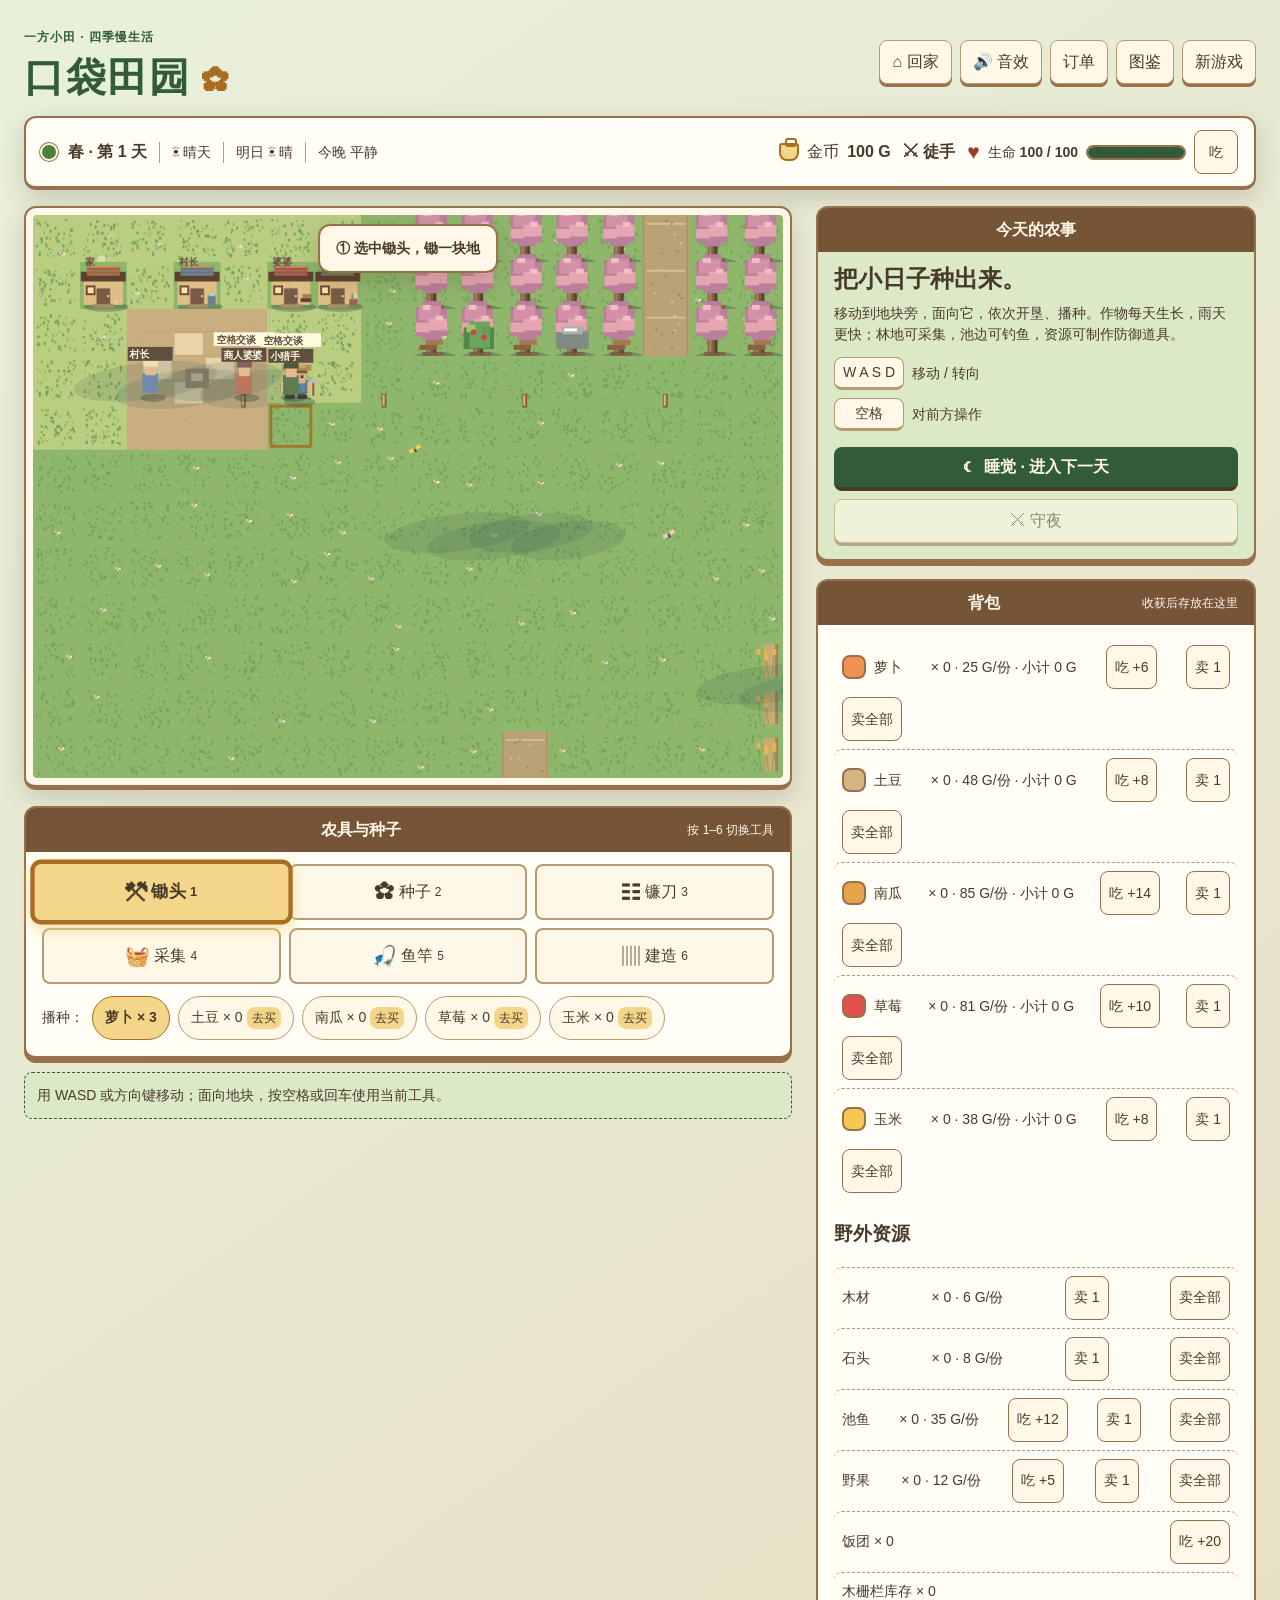
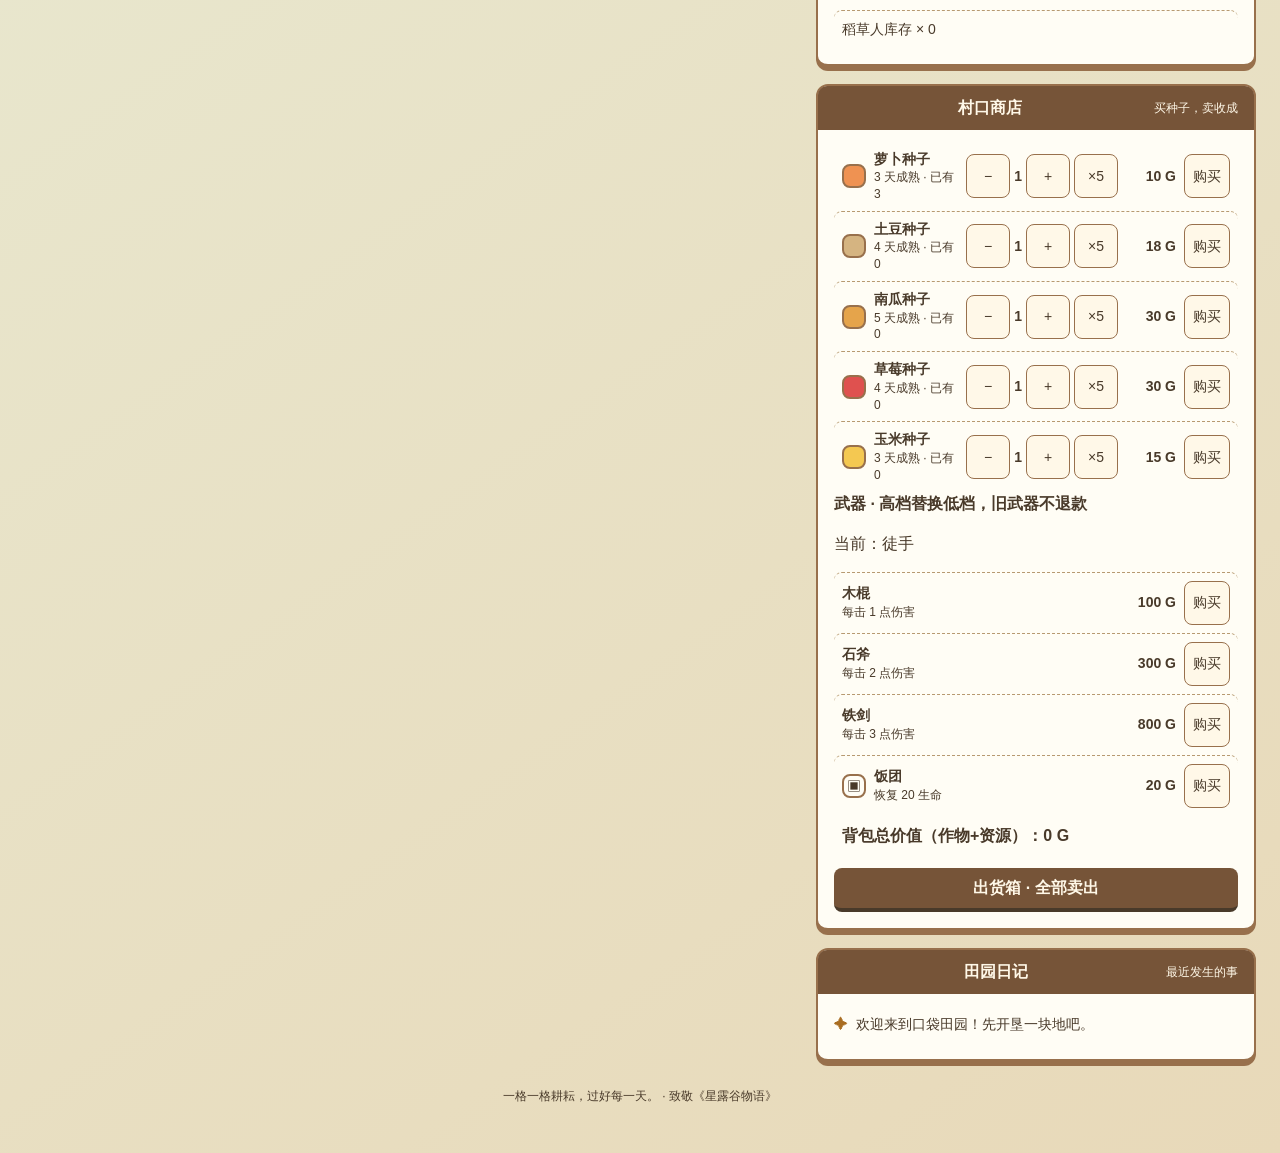
==== pocket-farm-standalone.html @ e94e1d00 "round 12: visual polish" ====
<!doctype html>
<html lang="zh-CN">
<head>
  <meta charset="utf-8">
  <meta name="viewport" content="width=device-width, initial-scale=1">
  <title>口袋田园</title>
  <style>
:root{
  /* 木棕深：主要文字、木牌与 toast。木棕浅：边框和木质层次。 */
  --wood-dark:#493a2a;--wood-light:#98704c;--wood-mid:#765438;
  /* 奶油底：页面卡片及深色表面的文字。 */
  --cream:#fff8e8;--cream-soft:#f4ead4;--cream-deep:#e8d9b9;
  /* 草绿：可操作按钮及春季状态。麦金：选中、焦点、金币。 */
  --grass:#315b39;--grass-light:#dce9c7;--wheat:#a96d21;--wheat-light:#f4d68b;
  /* 土褐：田园边线。危险红：错误与低生命。水蓝：雨天气象。 */
  --soil:#6a4931;--danger:#a3372b;--danger-light:#f7dfd7;--water:#286780;
  --line:#b79a71;--surface:#fffdf5;--sky:#e8f0dc;--white:#fff;
  --spring:#4c803c;--summer:#a35d20;--autumn:#86571a;--winter:#286780;
  --space-1:4px;--space-2:8px;--space-3:12px;--space-4:16px;--space-5:24px;
  --radius-sm:8px;--radius-md:12px;--radius-pill:999px;
  --shadow-low:0 3px 0 var(--wood-light);--shadow-high:0 8px 24px #493a2a33;
  --shadow-active:0 0 0 2px var(--wheat),0 5px 14px var(--wheat-light);--watch-glow:#485eac;
  --font-body:Verdana,"Microsoft YaHei",sans-serif;--font-display:Georgia,"Microsoft YaHei",serif;
  --text-xs:12px;--text-sm:14px;--text-md:16px;--text-lg:24px;
  --motion-panel:190ms;
}
*{box-sizing:border-box}
body{margin:0;background:linear-gradient(145deg,var(--sky),var(--cream-deep));color:var(--wood-dark);font:var(--text-md)/1.5 var(--font-body)}
button{font:inherit;cursor:pointer;color:inherit}
button:focus-visible,[tabindex]:focus-visible{outline:3px solid var(--wheat);outline-offset:3px}
.page{max-width:1390px;margin:auto;padding:var(--space-5)}
.masthead{display:flex;align-items:center;justify-content:space-between;gap:var(--space-3);margin-bottom:var(--space-4)}
.header-actions{display:flex;gap:var(--space-2);flex-wrap:wrap;justify-content:flex-end}
.eyebrow{color:var(--grass);font-size:var(--text-xs);font-weight:bold;letter-spacing:.08em}
h1{font:700 40px/1.1 var(--font-display);margin:var(--space-2) 0 0;color:var(--grass);letter-spacing:.04em}
h1 span{color:var(--wheat);font-size:27px}
h2{font-size:var(--text-md);margin:0;color:var(--wood-dark)}
.quiet-button{min-height:44px;background:var(--cream);border:1px solid var(--line);border-radius:var(--radius-sm);padding:var(--space-2) var(--space-3);box-shadow:var(--shadow-low)}
.quiet-button:hover,.shop-row button:hover{background:var(--grass-light)}
.status-bar{display:flex;flex-wrap:wrap;align-items:center;justify-content:space-between;gap:var(--space-3);background:var(--surface);border:2px solid var(--wood-light);border-bottom-width:4px;border-radius:var(--radius-md);padding:var(--space-3) var(--space-4);margin-bottom:var(--space-4);box-shadow:var(--shadow-high)}
.status-group{display:flex;align-items:center;flex-wrap:wrap;gap:var(--space-3);min-width:0}
.status-group strong{font-size:var(--text-md);color:var(--wood-dark);white-space:nowrap}
.status-day>span:not(.season-dot){padding-left:var(--space-3);border-left:1px solid var(--line);font-size:var(--text-sm);color:var(--wood-dark)}
.season-dot{width:14px;height:14px;border-radius:50%;background:var(--spring);box-shadow:0 0 0 2px var(--cream),0 0 0 3px var(--wood-light)}
.season-dot[data-season="夏"]{background:var(--summer)}.season-dot[data-season="秋"]{background:var(--autumn)}.season-dot[data-season="冬"]{background:var(--winter)}
.gold-item{display:flex;align-items:center;gap:var(--space-2);white-space:nowrap}
.coin-icon{width:20px;height:18px;border:2px solid var(--wheat);border-radius:3px 3px 8px 8px;position:relative;background:var(--wheat-light)}
.coin-icon:before{content:"";position:absolute;top:-7px;left:4px;width:8px;height:5px;border:2px solid var(--wheat);border-radius:3px}
.health-item{min-width:220px;display:grid;grid-template-columns:auto auto 100px auto;align-items:center;gap:var(--space-2);font-size:var(--text-sm)}
.health-item b{font-weight:700;white-space:nowrap}
.health-track{height:15px;border:2px solid var(--wood-light);background:var(--cream-deep);border-radius:var(--radius-pill);overflow:hidden;position:relative}
.health-track:after{content:"";position:absolute;inset:0;background:repeating-linear-gradient(90deg,transparent 0 calc(10% - 1px),var(--wood-dark) calc(10% - 1px) 10%);opacity:.5;pointer-events:none}
.health-track div{height:100%;width:100%;background:var(--grass);transition:width .28s ease-out,background-color .28s ease-out}
#gold{display:inline-block;transition:transform .22s ease-out,color .28s ease-out}
.low-health .health-track div{background:var(--danger);animation:health-pulse 1.1s ease-in-out infinite}
.low-health b:after{content:" · 低生命";color:var(--danger);font-weight:700}
@keyframes health-pulse{50%{opacity:.5}}
.main-grid{display:grid;grid-template-columns:minmax(0,768px) minmax(275px,1fr);gap:var(--space-5);align-items:start}
.scene-frame{position:relative;padding:7px;background:var(--cream);border:2px solid var(--wood-light);border-bottom-width:5px;border-radius:var(--radius-md);box-shadow:var(--shadow-high);line-height:0;touch-action:none}
.scene-frame canvas{display:block;width:100%;height:auto;image-rendering:auto;border-radius:4px;touch-action:none}
.tutorial-bubble{position:absolute;top:var(--space-4);left:50%;transform:translateX(-50%);width:max-content;max-width:85%;padding:var(--space-3) var(--space-4);border:2px solid var(--wood-light);border-radius:var(--radius-md);background:var(--cream);box-shadow:var(--shadow-high);line-height:1.5;text-align:center;font-size:var(--text-sm);font-weight:bold;pointer-events:none}
[hidden]{display:none!important}
.tool-panel,.side-card{background:var(--surface);border:2px solid var(--wood-light);border-bottom-width:4px;border-radius:var(--radius-md);padding:var(--space-4);margin-top:var(--space-4);box-shadow:var(--shadow-low)}
.panel-heading{display:flex;justify-content:space-between;align-items:center;gap:var(--space-2);margin:-16px -16px 12px;padding:var(--space-2) var(--space-4);background:var(--wood-mid);border-radius:9px 9px 0 0;min-height:44px}
.panel-heading h2{flex:1;text-align:center;color:var(--cream);font-size:var(--text-md)}
.panel-heading span{font-size:var(--text-xs);color:var(--cream)}
.tools{display:grid;grid-template-columns:repeat(3,1fr);gap:var(--space-2)}
.tool{position:relative;border:2px solid var(--line);border-radius:var(--radius-sm);background:var(--cream);padding:var(--space-2);min-height:56px;display:flex;align-items:center;justify-content:center;gap:var(--space-1);color:var(--wood-dark);transition:transform .16s ease-out,background-color .16s ease-out,box-shadow .16s ease-out}
.tool:hover{background:var(--grass-light);transform:translateY(-1px)}
.tool.active{border-color:var(--wheat);background:var(--wheat-light);box-shadow:var(--shadow-active);transform:scale(1.08);z-index:1;font-weight:bold}
.tool-icon{font-size:20px}.tool small{font-size:var(--text-xs)}
.tool-name{position:absolute;bottom:calc(100% + 7px);left:50%;transform:translateX(-50%);white-space:nowrap;background:var(--wood-dark);color:var(--cream);border-radius:var(--radius-sm);padding:var(--space-1) var(--space-2);font-size:var(--text-xs);opacity:0;pointer-events:none}
.tool.bump .tool-name{animation:tool-label .8s both}
@keyframes tool-label{0%,100%{opacity:0;transform:translate(-50%,4px)}15%,85%{opacity:1;transform:translate(-50%,0)}}
.tool-lock{position:absolute;right:0;top:0;width:44px;height:44px;border-radius:0 6px 0 6px;background:var(--wood-dark);color:var(--cream)}
.tool-lock:before{content:"";position:absolute;left:17px;top:9px;width:10px;height:11px;border:2px solid var(--cream);border-bottom:0;border-radius:8px 8px 0 0}
.tool-lock:after{content:"";position:absolute;left:14px;top:19px;width:17px;height:13px;background:var(--cream);border-radius:2px}
.crop-options{display:flex;flex-wrap:wrap;align-items:center;gap:var(--space-2);margin-top:var(--space-3)}
.crop-options>span{font-size:var(--text-sm)}
.crop-choice{border:1px solid var(--line);background:var(--cream);border-radius:var(--radius-pill);padding:var(--space-2) var(--space-3);min-height:44px;font-size:var(--text-sm)}
.crop-choice.active{border-color:var(--wheat);background:var(--wheat-light);font-weight:bold}
.hint{min-height:44px;background:var(--grass-light);border:1px dashed var(--grass);border-radius:var(--radius-sm);padding:var(--space-3);font-size:var(--text-sm);margin:var(--space-3) 0 0}
.hint.error{background:var(--danger-light);color:var(--danger);border-color:var(--danger)}
.sidebar .side-card:first-child{margin-top:0}
.intro-card{background:var(--grass-light)}
.intro-card h2{font:700 var(--text-lg)/1.3 var(--font-display);margin:var(--space-2) 0}
.intro-card .panel-heading h2{font:700 var(--text-md)/1.5 var(--font-body);margin:0;color:var(--cream)}
.intro-card p{font-size:var(--text-sm);margin:0 0 var(--space-3)}
.key-help{display:grid;grid-template-columns:auto 1fr;align-items:center;gap:var(--space-2);font-size:var(--text-sm);margin-bottom:var(--space-4)}
kbd{background:var(--cream);border:1px solid var(--line);border-bottom-width:3px;border-radius:var(--radius-sm);padding:var(--space-1) var(--space-2);text-align:center;font:inherit}
.primary-button,.sell-button{width:100%;min-height:44px;background:var(--grass);color:var(--cream);border:0;border-bottom:4px solid var(--wood-dark);border-radius:var(--radius-sm);padding:var(--space-2) var(--space-3);font-weight:bold}
.sell-button{margin-top:var(--space-3);background:var(--wood-mid)}
.primary-button:active,.sell-button:active{box-shadow:inset 0 3px 6px var(--wood-dark);transform:translateY(2px)}
.bag-list,.shop-list{display:flex;flex-direction:column}
.bag-row,.shop-row{display:flex;align-items:center;gap:var(--space-2);border-top:1px dashed var(--line);padding:var(--space-2);font-size:var(--text-sm);border-radius:var(--radius-sm);transition:transform .16s ease-out,background-color .16s ease-out}
.bag-row:hover,.shop-row:hover{background:var(--grass-light);transform:translateY(-1px)}
.bag-row:first-child,.shop-row:first-child{border-top:0}
.bag-row{justify-content:space-between}.bag-row>span{display:flex;align-items:center;gap:var(--space-2)}
.crop-dot,.row-icon{flex:none;display:inline-grid;place-items:center;width:24px;height:24px;border:2px solid var(--wood-light);border-radius:var(--radius-sm);color:var(--wood-dark)}
.row-copy{flex:1;min-width:0;display:flex;flex-direction:column;line-height:1.4}
.row-copy small{font-size:var(--text-xs);color:var(--wood-dark)}
.row-price{min-width:50px;text-align:right;font-weight:bold;white-space:nowrap}.row-price.unaffordable{color:var(--danger)}
.shop-row button,.bag-row button,.order-row button,.tabs button{min-height:44px;border:1px solid var(--wood-light);border-radius:var(--radius-sm);background:var(--cream);padding:var(--space-2);font-size:var(--text-sm)}
.shop-row button.cant-afford{background:var(--cream-deep);color:var(--danger)}
.shop-row button:disabled{background:var(--cream-deep);color:var(--wood-dark);cursor:default}
.shop-highlight{background:var(--wheat-light);outline:2px solid var(--wheat);border-radius:var(--radius-sm)}
.touch-controls{display:none;justify-content:space-between;align-items:end;padding:var(--space-3) var(--space-1) 0;touch-action:none}
.dpad{display:grid;grid-template-columns:repeat(3,56px);grid-template-rows:repeat(2,56px);gap:var(--space-1)}
.dpad button,.touch-use{min-width:56px;min-height:56px;border:2px solid var(--grass);border-bottom-width:5px;border-radius:var(--radius-md);background:var(--grass-light);color:var(--wood-dark);font-size:20px;font-weight:bold;touch-action:none;box-shadow:var(--shadow-low)}
.dpad button:active,.touch-use:active,.touch-use.is-pressed{box-shadow:inset 0 4px 7px var(--wood-light);transform:translateY(2px)}
.dpad [data-direction=up]{grid-column:2}.dpad [data-direction=left]{grid-column:1;grid-row:2}.dpad [data-direction=down]{grid-column:2;grid-row:2}.dpad [data-direction=right]{grid-column:3;grid-row:2}
.touch-use{position:relative;width:90px;height:90px;border-color:var(--wheat);background:var(--wheat-light)}
.use-progress{position:absolute;inset:5px;border-radius:50%;background:conic-gradient(var(--wheat) var(--use-progress),transparent var(--use-progress));mask:radial-gradient(transparent 58%,var(--wood-dark) 60%);pointer-events:none}
.modal{position:fixed;inset:0;z-index:10;background:color-mix(in srgb,var(--wood-dark) 67%,transparent);display:grid;place-items:center;padding:var(--space-4)}
.modal-card{width:min(590px,100%);max-height:90vh;overflow:auto;background:var(--surface);border:3px solid var(--wood-light);border-radius:var(--radius-md);padding:var(--space-4);box-shadow:var(--shadow-high)}
.modal-heading{position:relative;display:flex;align-items:center;justify-content:center;min-height:48px;margin:-16px -16px 12px;background:var(--wood-mid);border-radius:8px 8px 0 0}
.modal-heading h2{color:var(--cream);text-align:center}
.close-button{position:absolute;right:var(--space-2);top:6px;width:36px;height:36px;border:2px solid var(--cream);border-radius:50%;background:var(--wood-dark);color:var(--cream);font-size:24px;line-height:1}
.modal-card p{font-size:var(--text-sm)}
.codex-row,.order-row{display:grid;grid-template-columns:52px 1fr;align-items:center;gap:var(--space-3);border-top:1px dashed var(--line);padding:var(--space-2) 0;font-size:var(--text-sm)}
.codex-row canvas{width:48px;height:48px;image-rendering:auto}
.codex-row strong{display:block;font-size:var(--text-md)}
.order-row{display:flex;justify-content:space-between}
.tabs{display:flex;gap:var(--space-2);margin:var(--space-3) 0}
.log-card ul{padding:0;margin:0;list-style:none;max-height:150px;overflow:auto}
.log-card li{font-size:var(--text-sm);padding:var(--space-2) 0;border-top:1px dashed var(--line)}
.log-card li:first-child{border-top:0}.log-card li:before{content:"✦";color:var(--wheat);margin-right:var(--space-2)}
.toast-stack{position:fixed;bottom:calc(var(--space-5) + env(safe-area-inset-bottom,0px));left:50%;transform:translateX(-50%);z-index:30;display:flex;flex-direction:column;gap:var(--space-2);width:min(410px,calc(100% - 24px));pointer-events:none}
.toast{display:flex;align-items:center;gap:var(--space-3);padding:var(--space-3) var(--space-4);border-radius:var(--radius-sm);background:var(--wood-dark);color:var(--cream);box-shadow:var(--shadow-high);font-size:var(--text-sm);animation:toast-in .2s ease-out both}
.toast.leaving{animation:toast-out .24s ease-in both}
.toast-icon{display:grid;place-items:center;flex:none;width:24px;height:24px;border:1px solid var(--cream);border-radius:50%;font-weight:bold}
@keyframes toast-in{from{opacity:0;transform:translateY(4px)}to{opacity:1;transform:translateY(0)}}
@keyframes toast-out{to{opacity:0;transform:translateY(-12px)}}
.season-banner{position:fixed;top:env(safe-area-inset-top,0px);left:0;right:0;z-index:20;text-align:center;padding:var(--space-4);background:var(--grass);color:var(--cream);font:700 32px/1.2 var(--font-display);box-shadow:var(--shadow-high);pointer-events:none;animation:season-banner 1.92s both}
.season-banner[data-season="夏"]{background:var(--summer)}.season-banner[data-season="秋"]{background:var(--autumn)}.season-banner[data-season="冬"]{background:var(--winter)}
@keyframes season-banner{0%{opacity:0;transform:translateY(-100%)}8.3%,91.7%{opacity:1;transform:translateY(0)}100%{opacity:0;transform:translateY(-100%)}}
.modal-open .touch-controls{visibility:hidden}
.modal:not([hidden]) .modal-card{animation:panel-enter var(--motion-panel) cubic-bezier(.2,.8,.2,1) both}
@keyframes panel-enter{from{opacity:0;transform:scale(.98)}to{opacity:1;transform:scale(1)}}
.modal.closing:not([hidden]) .modal-card{animation:panel-exit var(--motion-panel) ease-in both}
@keyframes panel-exit{to{opacity:0;transform:scale(.98)}}
.tool.bump .tool-icon{animation:tool-bump .28s ease-out}
@keyframes tool-bump{50%{transform:translateY(-5px) scale(1.12)}}
footer{text-align:center;font-size:var(--text-xs);padding:var(--space-5) 0}
@media(max-width:1000px){.main-grid{grid-template-columns:minmax(0,1fr) 280px}.page{padding:var(--space-4)}.tool{flex-direction:column}}
@media(max-width:760px){.main-grid{grid-template-columns:1fr}.sidebar{display:grid;grid-template-columns:repeat(2,minmax(0,1fr));gap:var(--space-3)}.sidebar .side-card{margin:0}.touch-controls{display:flex}}
@media(max-width:520px){.page{padding:var(--space-3)}.masthead{flex-wrap:wrap}h1{font-size:30px}.header-actions .quiet-button{font-size:var(--text-xs)}.status-bar{padding:var(--space-3)}.status-day,.status-resources{width:100%;justify-content:space-between}.status-day>span:not(.season-dot){padding-left:var(--space-2)}.health-item{grid-template-columns:auto 95px}.sidebar{display:block}.sidebar .side-card{margin-top:var(--space-3)}.tool{font-size:var(--text-xs)}.shop-row{flex-wrap:wrap}.row-copy{flex-basis:45%}}
@media(prefers-reduced-motion:reduce){*,*:before,*:after{animation-duration:.01ms!important;transition-duration:.01ms!important}.season-banner{animation:season-fade 1.92s both;animation-duration:1.92s!important}@keyframes season-fade{0%,100%{opacity:0}8.3%,91.7%{opacity:1}}}

#raid-forecast.danger{color:var(--danger);font-weight:bold;background:var(--danger-light);border-radius:var(--radius-sm)}
.build-panel{display:flex;flex-wrap:wrap;align-items:center;gap:var(--space-2);margin-top:var(--space-3);padding:var(--space-2);background:var(--grass-light);border-radius:var(--radius-sm)}
.build-panel[hidden],.confirm-bar[hidden]{display:none}
.build-panel button,.confirm-bar button{min-height:44px;border:1px solid var(--wood-light);border-radius:var(--radius-sm);background:var(--cream);padding:var(--space-2)}
.build-panel span{font-size:var(--text-sm)}
.quantity-control{display:flex;align-items:center;gap:var(--space-1)}
.quantity-control button{min-width:44px}
.bag-value{padding:var(--space-2);font-weight:bold}
.confirm-bar{position:fixed;bottom:var(--space-3);left:50%;transform:translateX(-50%);z-index:30;width:min(92vw,620px);display:flex;align-items:center;justify-content:center;flex-wrap:wrap;gap:var(--space-2);padding:var(--space-3);background:var(--cream);border:2px solid var(--wood-light);border-radius:var(--radius-md);box-shadow:var(--shadow-high)}
.home-alert{outline:3px solid var(--danger);font-weight:bold}
@media(prefers-reduced-motion:no-preference){.home-alert{animation:home-pulse 1.5s ease-in-out infinite}@keyframes home-pulse{50%{box-shadow:0 0 0 5px var(--danger-light)}}}

.crop-choice{position:relative}.buy-badge{display:inline-block;margin-left:var(--space-1);padding:2px 5px;border-radius:var(--radius-sm);background:var(--wheat-light);color:var(--wood-dark);font-size:var(--text-xs)}
.bag-row{flex-wrap:wrap}.bag-row button{min-height:44px}
.watch-button{width:100%;margin-top:8px}.watch-button:disabled{opacity:.55;cursor:default}.watch-mode .scene-frame{box-shadow:0 0 24px var(--watch-glow)}.weapon-hud{font-weight:bold;color:var(--wood-dark)}
.game-over-card{text-align:center}.game-over-card h2{color:var(--danger);font-size:var(--text-lg)}.game-over-card p{margin:24px 0;font-size:var(--text-md)}
#villager-gifts button{min-height:44px;margin:4px;border:1px solid var(--wood-light);border-radius:var(--radius-sm);background:var(--cream);padding:8px}#villager-gifts button:disabled{opacity:.55}

.health-item>span:first-child{color:var(--danger);font-size:21px}.health-item>button{min-width:44px;min-height:44px;border:1px solid var(--wood-light);border-radius:var(--radius-sm);background:var(--cream)}
@media(prefers-reduced-motion:reduce){.low-health .health-track div{animation:none}}

</style>
</head>
<body>
  <div class="page">
    <header class="masthead">
      <div><span class="eyebrow">一方小田 · 四季慢生活</span><h1>口袋田园 <span>✿</span></h1></div>
      <div class="header-actions"><button id="go-home" class="quiet-button" type="button">⌂ 回家</button><button id="mute" class="quiet-button" type="button" aria-pressed="false">🔊 音效</button><button id="orders-button" class="quiet-button" type="button">订单</button><button id="codex" class="quiet-button" type="button">图鉴</button><button id="new-game" class="quiet-button" type="button">新游戏</button></div>
    </header>
    <section class="status-bar" aria-label="农场状态">
      <div class="status-group status-day"><span id="season-dot" class="season-dot" aria-hidden="true"></span><strong id="date"></strong><span id="weather"></span><span id="tomorrow"></span><span id="raid-forecast" aria-live="polite"></span></div>
      <div class="status-group status-resources"><div class="gold-item"><span class="coin-icon" aria-hidden="true"></span><span>金币</span><strong id="gold"></strong></div><span id="weapon-hud" class="weapon-hud"></span><div id="health-item" class="health-item"><span aria-hidden="true">♥</span><span>生命 <b id="health-text"></b></span><div class="health-track" aria-hidden="true"><div id="health-fill"></div></div><button id="quick-eat" type="button" aria-label="快捷吃背包中回血最多的食物">吃</button></div></div>
    </section>
    <main class="main-grid">
      <section class="play-area" aria-label="农场">
        <div class="scene-frame"><canvas id="farm" width="768" height="576" aria-label="口袋田园农场画面"></canvas><div id="tutorial" class="tutorial-bubble" role="status" hidden></div></div>
        <div class="touch-controls" aria-label="手机操作"><div class="dpad"><button type="button" data-direction="up" aria-label="上移">▲</button><button type="button" data-direction="left" aria-label="左移">◀</button><button type="button" data-direction="down" aria-label="下移">▼</button><button type="button" data-direction="right" aria-label="右移">▶</button></div><button id="touch-use" class="touch-use" type="button"><span>使用</span><span class="use-progress" aria-hidden="true"></span></button></div>
        <div class="tool-panel">
          <div class="panel-heading"><h2>农具与种子</h2><span>按 1–6 切换工具</span></div>
          <div id="tools" class="tools"></div>
          <div id="crop-options" class="crop-options"></div><div id="build-panel" class="build-panel" hidden><strong>选择防御道具</strong><button type="button" data-build="scarecrow">稻草人 · 150 G</button><button type="button" data-build="fence">木栅栏 · 40 G</button><span>面前草地高亮，按使用键放置；切工具取消</span><strong>制作（消耗资源）</strong><div id="crafts"></div></div>
        </div>
        <p id="hint" class="hint" role="status"></p>
      </section>
      <aside class="sidebar">
        <section class="side-card intro-card">
          <div class="panel-heading"><h2>今天的农事</h2></div>
          <h2>把小日子种出来。</h2>
          <p>移动到地块旁，面向它，依次开垦、播种。作物每天生长，雨天更快；林地可采集，池边可钓鱼，资源可制作防御道具。</p>
          <div class="key-help"><kbd>W A S D</kbd><span>移动 / 转向</span><kbd>空格</kbd><span>对前方操作</span></div>
          <button id="sleep" class="primary-button" type="button">☾ &nbsp; 睡觉 · 进入下一天</button><button id="watch" class="quiet-button watch-button" type="button">⚔ 守夜</button>
        </section>
        <section class="side-card">
          <div class="panel-heading"><h2>背包</h2><span>收获后存放在这里</span></div>
          <div id="bag" class="bag-list"></div>
        </section>
        <section class="side-card shop-card">
          <div class="panel-heading"><h2>村口商店</h2><span>买种子，卖收成</span></div>
          <div id="shop" class="shop-list"></div>
          <div id="bag-value" class="bag-value"></div><button id="sell-all" class="sell-button" type="button">出货箱 · 全部卖出</button>
        </section>
        <section class="side-card log-card">
          <div class="panel-heading"><h2>田园日记</h2><span>最近发生的事</span></div>
          <ul id="log" aria-live="polite"></ul>
        </section>
      </aside>
    </main>
    <footer>一格一格耕耘，过好每一天。 · 致敬《星露谷物语》</footer>
  </div>
  <div id="home-confirm" class="confirm-bar" hidden>已到家门口 <button id="home-sleep" type="button">睡觉</button><button id="home-watch" type="button">守夜</button><button id="home-cancel" type="button">再逛逛</button></div><div id="sell-confirm" class="confirm-bar" hidden><span id="sell-confirm-text"></span><button id="sell-confirm-yes" type="button">确认卖出</button><button id="sell-confirm-no" type="button">取消</button></div><div id="season-banner" class="season-banner" role="status" aria-live="polite" hidden></div>
  <div id="toast-stack" class="toast-stack" role="status" aria-live="polite" aria-atomic="false"></div>
  <div id="codex-panel" class="modal" hidden><div class="modal-card" role="dialog" aria-modal="true" aria-label="作物图鉴"><div class="modal-heading"><h2>图鉴与统计</h2><button id="close-codex" class="close-button" type="button" aria-label="关闭图鉴">×</button></div><div class="tabs"><button id="crop-tab" type="button">作物</button><button id="stats-tab" type="button">统计</button></div><div id="codex-list"></div><div id="stats-list" hidden></div></div></div>
  <div id="orders-panel" class="modal" hidden><div class="modal-card" role="dialog" aria-modal="true" aria-label="订单板"><div class="modal-heading"><h2>今日订单</h2><button id="close-orders" class="close-button" type="button" aria-label="关闭订单板">×</button></div><div id="orders-list"></div></div></div>
  <div id="villager-panel" class="modal" hidden><div class="modal-card" role="dialog" aria-modal="true" aria-label="村民对话"><div class="modal-heading"><h2 id="villager-title"></h2><button id="close-villager" class="close-button" type="button" aria-label="关闭对话">×</button></div><p id="villager-line"></p><div id="villager-content"></div><h3>送一份礼物</h3><div id="villager-gifts"></div></div></div>
  <div id="game-over" class="modal" hidden><div class="modal-card game-over-card" role="dialog" aria-modal="true" aria-label="游戏结束"><h2>农夫倒下了</h2><p id="game-over-stats"></p><button id="restart" class="primary-button" type="button">重新开始</button></div></div>
  <script>
(function (root) {
  'use strict';

  const WIDTH = 20;
  const HEIGHT = 14;
  const HEALTH_MAX = 100;
  const RAIN_CHANCE = { '春': 0.30, '夏': 0.40, '秋': 0.25, '冬': 0.20 };
  const SEASONS = ['春', '夏', '秋', '冬'];
  const CROPS = {
    carrot: { name: '萝卜', days: 3, seedPrice: 10, sellPrice: 25 },
    potato: { name: '土豆', days: 4, seedPrice: 18, sellPrice: 48 },
    pumpkin: { name: '南瓜', days: 5, seedPrice: 30, sellPrice: 85 },
    strawberry: { name: '草莓', days: 4, seedPrice: 30, sellPrice: 81 },
    corn: { name: '玉米', days: 3, seedPrice: 15, sellPrice: 38 }
  };
  const TOOLS = {
    hoe: { name: '锄头' },
    seed: { name: '种子' },
    scythe: { name: '镰刀' },
    gather: { name: '采集' },
    rod: { name: '鱼竿' },
    build: { name: '建造' }
  };
  const DIRECTIONS = {
    up: [0, -1], down: [0, 1], left: [-1, 0], right: [1, 0]
  };
  const BUILDINGS = { scarecrow: { name: '稻草人', price: 150 }, fence: { name: '木栅栏', price: 40 } };
  const RESOURCES = {
    wood: { name: '木材', sellPrice: 6 }, stone: { name: '石头', sellPrice: 8 },
    fish: { name: '池鱼', sellPrice: 35 }, berry: { name: '野果', sellPrice: 12 }
  };
  const FOOD_HEAL = { carrot: 6, potato: 8, corn: 8, strawberry: 10, pumpkin: 14, snack: 20, fish: 12, berry: 5 };
  const CRAFTS = {
    fence: { name: '木栅栏', costs: { wood: 2 }, stock: 'fenceStock' },
    scarecrow: { name: '稻草人', costs: { wood: 5, stone: 2 }, stock: 'scarecrowStock' },
    snack: { name: '野果饭团', costs: { berry: 2 }, stock: 'snacks' }
  };
  const WEAPONS = { none: { name: '徒手', price: 0, damage: 0, counter: 0 }, club: { name: '木棍', price: 100, damage: 1, counter: 0.30 }, axe: { name: '石斧', price: 300, damage: 2, counter: 0.55 }, sword: { name: '铁剑', price: 800, damage: 3, counter: 0.80 } };
  const LAYOUT = {
    home: { x: 1, y: 1 }, homeDoor: { x: 1, y: 2 },
    huts: [{ x: 3, y: 1 }, { x: 5, y: 1 }, { x: 6, y: 1 }],
    square: { x: 3, y: 3 }, farm: { left: 4, top: 4, right: 15, bottom: 12 },
    oldPlots: { x: 4, y: 4, width: 12, height: 9 },
    pond: { left: 16, top: 9, right: 18, bottom: 12 },
    woods: { left: 8, top: 0, right: 19, bottom: 2, pathX: 13 },
    gate: { x: 10, y: 13 }, raidSpawns: [{ x: 9, y: 3 }, { x: 13, y: 3 }, { x: 18, y: 3 }]
  };
  const VILLAGERS = { mayor: { name: '村长', points: [[2, 2], [2, 3], [3, 3]], gift: '100G' }, merchant: { name: '商人婆婆', points: [[4, 2], [4, 3], [3, 3]], gift: '饭团×2' }, hunter: { name: '小猎手', points: [[6, 2], [6, 3], [5, 3]], gift: '木栅栏×2' } };
  const RESOURCE_NODES = [
    ...[[8, 2], [10, 2], [12, 2], [15, 2], [17, 2], [19, 2]].map(([x, y], i) => ({ id: `tree-${i + 1}`, kind: 'tree', x, y, maxCharges: 2 })),
    ...[[9, 2], [16, 2]].map(([x, y], i) => ({ id: `berry-${i + 1}`, kind: 'berry', x, y, maxCharges: 2 })),
    ...[[11, 2], [18, 2]].map(([x, y], i) => ({ id: `stone-${i + 1}`, kind: 'stone', x, y, maxCharges: 2 })),
    ...[[16, 10], [16, 12]].map(([x, y], i) => ({ id: `fish-${i + 1}`, kind: 'fish', x, y, maxCharges: 2 }))
  ];
  function resourceNodeAt(x, y) { return RESOURCE_NODES.find(node => node.x === x && node.y === y) || null; }
  function freshResourceNodes() { return Object.fromEntries(RESOURCE_NODES.map(node => [node.id, { charges: node.maxCharges, respawnDay: 0 }])); }
  function inArea(x, y, area) { return x >= area.left && x <= area.right && y >= area.top && y <= area.bottom; }
  function terrainAt(x, y) {
    if (!inBounds(x, y)) return 'outside';
    if (x === LAYOUT.home.x && y === LAYOUT.home.y || LAYOUT.huts.some(hut => hut.x === x && hut.y === y)) return 'house';
    if (inArea(x, y, LAYOUT.pond)) return 'pond';
    if (inArea(x, y, LAYOUT.woods) && x !== LAYOUT.woods.pathX) return 'tree';
    if (inArea(x, y, LAYOUT.woods)) return 'path';
    if (inArea(x, y, LAYOUT.farm)) return 'farm';
    if (x <= 6 && y <= 4) return 'residential';
    return 'grass';
  }
  function canWalk(state, x, y) { return inBounds(x, y) && !['house', 'pond', 'tree'].includes(terrainAt(x, y)) && state.plots[y][x].structure !== 'fence'; }
  function validRaid(raid) {
    return raid && ['calm', 'raid', 'large'].includes(raid.level) &&
      Number.isInteger(raid.count) && raid.count >= 0 && raid.count <= 6 &&
      (raid.level === 'calm' || (Array.isArray(raid.attackers) && raid.attackers.length === raid.count && raid.attackers.every(kind => kind === 'crow' || kind === 'bandit' || kind === 'boar')));
  }
  function planRaid(day, random) {
    if (day <= 2) return { level: 'calm', count: 0 };
    const large = day % 7 === 0;
    if (!large && random() >= 0.45) return { level: 'calm', count: 0 };
    const count = Math.min((1 + Math.floor(day / 10)) * (large ? 2 : 1), large ? 6 : 4);
    return { level: large ? 'large' : 'raid', count, attackers: Array.from({ length: count }, () => random() < 0.5 ? 'crow' : 'bandit') };
  }

  function makePlot() {
    return { tilled: false, crop: null, structure: null };
  }

  function cropCounts() {
    return Object.fromEntries(Object.keys(CROPS).map(key => [key, 0]));
  }

  function createGame() {
    return {
      version: 7,
      day: 1,
      weather: 'sunny',
      tomorrow: 'sunny',
      gold: 100,
      health: HEALTH_MAX,
      weapon: 'none',
      gameOver: false,
      villagers: Object.fromEntries(Object.keys(VILLAGERS).map(id => [id, { hearts: 0, giftedDay: 0, rewarded: false }])),
      fenceStock: 0,
      scarecrowStock: 0,
      farmer: { x: 5, y: 3, facing: 'down' },
      tool: 'hoe',
      selectedCrop: 'carrot',
      seeds: { ...cropCounts(), carrot: 3 },
      bag: cropCounts(),
      resources: { wood: 0, stone: 0, fish: 0, berry: 0 },
      resourceNodes: freshResourceNodes(),
      snacks: 0,
      nightRaid: { level: 'calm', count: 0 },
      orders: [],
      nextOrderId: 1,
      stats: { income: 0, harvested: 0, orders: 0, days: 0, repelled: 0, gathered: 0, fished: 0, crafted: 0 },
      manualTool: false,
      tutorial: 0,
      plots: Array.from({ length: HEIGHT }, () => Array.from({ length: WIDTH }, makePlot))
    };
  }

  function migrateSave(saved) {
    const legacy = saved?.version <= 5 && Array.isArray(saved.plots) &&
      saved.plots.length === LAYOUT.oldPlots.height &&
      saved.plots.every(row => Array.isArray(row) && row.length === LAYOUT.oldPlots.width);
    if (!saved || ![1, 2, 3, 4, 5, 6, 7].includes(saved.version) ||
        !Array.isArray(saved.plots) ||
        !((saved.plots.length === HEIGHT && saved.plots.every(row => Array.isArray(row) && row.length === WIDTH)) || legacy) ||
        !saved.farmer || !(legacy ? saved.farmer.x >= 0 && saved.farmer.x < LAYOUT.oldPlots.width && saved.farmer.y >= 0 && saved.farmer.y < LAYOUT.oldPlots.height : inBounds(saved.farmer.x, saved.farmer.y)) ||
        !DIRECTIONS[saved.farmer.facing] || !(TOOLS[saved.tool] || saved.tool === 'water') ||
        !CROPS[saved.selectedCrop] || !Number.isFinite(saved.day) ||
        !Number.isFinite(saved.gold)) return null;
    if (legacy) {
      const plots = Array.from({ length: HEIGHT }, () => Array.from({ length: WIDTH }, makePlot));
      for (let y = 0; y < LAYOUT.oldPlots.height; y++) for (let x = 0; x < LAYOUT.oldPlots.width; x++)
        plots[LAYOUT.oldPlots.y + y][LAYOUT.oldPlots.x + x] = saved.plots[y][x];
      saved.plots = plots;
      saved.farmer = { ...saved.farmer, ...LAYOUT.homeDoor };
    }
    delete saved.energy;
    saved.health = Number.isFinite(saved.health) ? Math.max(0, Math.min(HEALTH_MAX, saved.health)) : HEALTH_MAX;
    saved.weapon = WEAPONS[saved.weapon] ? saved.weapon : 'none';
    saved.gameOver = !!saved.gameOver || saved.health <= 0;
    saved.villagers = Object.fromEntries(Object.keys(VILLAGERS).map(id => {
      const old = saved.villagers?.[id] || {};
      return [id, { hearts: Math.max(0, Math.min(5, Number.isInteger(old.hearts) ? old.hearts : 0)), giftedDay: Number.isInteger(old.giftedDay) ? old.giftedDay : 0, rewarded: !!old.rewarded }];
    }));
    saved.fenceStock = Number.isInteger(saved.fenceStock) && saved.fenceStock >= 0 ? saved.fenceStock : 0;
    saved.scarecrowStock = Number.isInteger(saved.scarecrowStock) && saved.scarecrowStock >= 0 ? saved.scarecrowStock : 0;
    saved.resources = Object.fromEntries(Object.keys(RESOURCES).map(key => [key, Number.isInteger(saved.resources?.[key]) && saved.resources[key] >= 0 ? saved.resources[key] : 0]));
    saved.resourceNodes = Object.fromEntries(RESOURCE_NODES.map(node => {
      const old = saved.resourceNodes?.[node.id];
      return [node.id, {
        charges: Number.isInteger(old?.charges) ? Math.max(0, Math.min(node.maxCharges, old.charges)) : node.maxCharges,
        respawnDay: Number.isInteger(old?.respawnDay) && old.respawnDay >= 0 ? old.respawnDay : 0
      }];
    }));
    saved.seeds = { ...cropCounts(), ...saved.seeds };
    saved.bag = { ...cropCounts(), ...saved.bag };
    for (const row of saved.plots) {
      for (const plot of row) {
        if (!plot || typeof plot !== 'object' ||
            (plot.crop && !CROPS[plot.crop.type])) return null;
      }
    }
    saved.tomorrow = saved.tomorrow === 'rain' ? 'rain' : 'sunny';
    saved.snacks = Number.isInteger(saved.snacks) && saved.snacks >= 0 ? saved.snacks : 0;
    const refund = !!saved.upgrades?.water;
    const hoeRefund = saved.version <= 4 && !!saved.upgrades?.hoe;
    delete saved.upgrades;
    if (refund) {
      saved.gold += 600;
      saved.migrationEvents = [...(Array.isArray(saved.migrationEvents) ? saved.migrationEvents : []), '水壶已回收，返还 600G'];
    }
    if (hoeRefund) {
      saved.gold += 400;
      saved.migrationEvents = [...(Array.isArray(saved.migrationEvents) ? saved.migrationEvents : []), '精钢锄已回收，返还 400G'];
    }
    if (saved.tool === 'water') saved.tool = 'hoe';
    for (const row of saved.plots) for (const plot of row) {
      delete plot.watered;
      if (plot.structure !== 'scarecrow' && plot.structure !== 'fence') plot.structure = null;
    }
    saved.nightRaid = validRaid(saved.nightRaid) ? saved.nightRaid : { level: 'calm', count: 0 };
    if (saved.nightRaid.attackers) saved.nightRaid.attackers = saved.nightRaid.attackers.map(kind => kind === 'boar' ? 'bandit' : kind);
    saved.orders = Array.isArray(saved.orders) ? saved.orders.filter(order => CROPS[order.crop] && Number.isInteger(order.amount) && order.amount > 0 && Number.isInteger(order.deadline) && Number.isInteger(order.reward)).map(order => ({ ...order, accepted: order.accepted !== false })) : [];
    saved.nextOrderId = Number.isInteger(saved.nextOrderId) ? saved.nextOrderId : 1;
    saved.stats = { income: 0, harvested: 0, orders: 0, days: 0, repelled: 0, gathered: 0, fished: 0, crafted: 0, ...saved.stats };
    saved.manualTool = !!saved.manualTool;
    saved.tutorial = Number.isInteger(saved.tutorial) && saved.tutorial >= 0 && saved.tutorial <= 2 ? saved.tutorial : 2;
    saved.version = 7;
    return saved;
  }

  function season(state) {
    return SEASONS[Math.floor((state.day - 1) / 28) % SEASONS.length];
  }

  function seasonDay(state) {
    return ((state.day - 1) % 28) + 1;
  }

  function frontCell(state) {
    const offset = DIRECTIONS[state.farmer.facing];
    return { x: state.farmer.x + offset[0], y: state.farmer.y + offset[1] };
  }

  function inBounds(x, y) {
    return x >= 0 && x < WIDTH && y >= 0 && y < HEIGHT;
  }
  function cameraTarget(farmer, viewportWidth, viewportHeight, tile = 48) {
    const axis = (position, count, view) => count * tile <= view ? (count * tile - view) / 2 :
      Math.max(0, Math.min(count * tile - view, (position + 0.5) * tile - view / 2));
    return { x: axis(farmer.x, WIDTH, viewportWidth), y: axis(farmer.y, HEIGHT, viewportHeight) };
  }
  function cameraStep(current, target, elapsed) {
    const alpha = 1 - Math.exp(-Math.max(0, elapsed) / 120);
    return { x: current.x + (target.x - current.x) * alpha, y: current.y + (target.y - current.y) * alpha };
  }
  function screenToCell(clientX, clientY, rect, camera, viewportWidth, viewportHeight, tile = 48) {
    return { x: Math.floor(((clientX - rect.left) / rect.width * viewportWidth + camera.x) / tile),
      y: Math.floor(((clientY - rect.top) / rect.height * viewportHeight + camera.y) / tile) };
  }

  function result(ok, message, events) {
    return { ok, message, events: events || (ok ? [message] : []) };
  }

  function move(state, direction) {
    if (!DIRECTIONS[direction]) return result(false, '无效方向');
    state.farmer.facing = direction;
    const [dx, dy] = DIRECTIONS[direction];
    const x = state.farmer.x + dx;
    const y = state.farmer.y + dy;
    if (!inBounds(x, y)) return result(false, '农场边界，不能再往前走了');
    if (!canWalk(state, x, y) && state.plots[y][x].structure !== 'fence') return result(false, '地物挡住了路');
    if (state.plots[y][x].structure === 'fence') return result(false, '木栅栏挡住了路');
    state.farmer.x = x;
    state.farmer.y = y;
    return result(true, '移动', []);
  }

  function selectTool(state, tool) {
    if (!TOOLS[tool]) return result(false, '无效工具');
    state.tool = tool;
    state.manualTool = true;
    return result(true, `已选择${TOOLS[tool].name}`, []);
  }

  function selectCrop(state, crop) {
    if (!CROPS[crop]) return result(false, '无效作物');
    state.selectedCrop = crop;
    return result(true, `已选择${CROPS[crop].name}种子`, []);
  }

  function gatherNode(state, node, random = Math.random) {
    const status = state.resourceNodes[node.id];
    if (!status.charges) return result(false, `该${node.kind === 'fish' ? '钓点' : '节点'}已采空，明天或刷新日恢复`);
    if (node.kind === 'fish') {
      if (random() >= 0.75) return result(false, '鱼咬钩又跑了');
      state.resources.fish++; status.charges--; state.stats.fished++;
      if (!status.charges) status.respawnDay = state.day + 1;
      return { ...result(true, '钓到了1条池鱼'), tool: 'rod', resource: 'fish' };
    }
    const key = node.kind === 'tree' ? 'wood' : node.kind;
    state.resources[key]++; status.charges--; state.stats.gathered++;
    if (!status.charges) status.respawnDay = state.day + (node.kind === 'stone' ? 3 : 2);
    return { ...result(true, `采集到了1份${RESOURCES[key].name}`), tool: 'gather', resource: key };
  }

  function act(state, smart, random = Math.random) {
    const { x, y } = frontCell(state);
    if (!inBounds(x, y)) return result(false, '前方没有地块');
    const plot = state.plots[y][x];
    let tool = state.tool;
    const node = resourceNodeAt(x, y);
    if (node) {
      const required = node.kind === 'fish' ? 'rod' : 'gather';
      if (smart && !state.manualTool) tool = required;
      if (tool !== required) return result(false, node.kind === 'fish' ? '请改用鱼竿钓鱼' : '请改用采集工具');
      return gatherNode(state, node, random);
    }
    if (smart && !state.manualTool) {
      if (plot.crop && plot.crop.progress >= CROPS[plot.crop.type].days) tool = 'scythe';
      else if (plot.tilled && !plot.crop && state.seeds[state.selectedCrop] > 0) tool = 'seed';
      else if (!plot.tilled) tool = 'hoe';
    }
    const crop = state.selectedCrop;

    let message;
    if (tool === 'hoe') {
      if (terrainAt(x, y) !== 'farm') return result(false, '这里只能在农田区开垦');
      if (plot.structure) return result(false, '这里有防御道具');
      if (plot.tilled) return result(false, '这块地已经开垦过了');
      plot.tilled = true;
      message = '开垦了一块田地';
    } else if (tool === 'seed') {
      if (plot.structure) return result(false, '这里有防御道具');
      if (!plot.tilled) return result(false, '先用锄头开垦土地');
      if (plot.crop) return result(false, '这块地已经有作物了');
      if (state.seeds[crop] < 1) return result(false, `${CROPS[crop].name}种子不够，去商店购买`);
      state.seeds[crop]--;
      plot.crop = { type: crop, progress: 0 };
      message = `播下${CROPS[crop].name}种子`;
    } else if (tool === 'scythe') {
      if (plot.structure) {
        const name = plot.structure === 'fence' ? '木栅栏' : '稻草人';
        plot.structure = null;
        return { ...result(true, `回收了${name}（不返金币）`), tool };
      }
      if (!plot.crop) return result(false, '这里没有作物');
      const planted = plot.crop;
      if (planted.progress < CROPS[planted.type].days) return result(false, '作物还没有成熟');
      state.bag[planted.type]++;
      state.stats.harvested++;
      plot.crop = null;
      message = `收获了${CROPS[planted.type].name}，已放入背包`;
    } else if (tool === 'build') {
      return result(false, '请先在建造面板选择道具');
    }
    return { ...result(true, message), tool };
  }

  function buySeed(state, crop, amount) {
    if (!CROPS[crop] || !Number.isInteger(amount) || amount < 1) return result(false, '购买数量无效');
    const price = CROPS[crop].seedPrice * amount;
    if (state.gold < price) return result(false, '金币不够');
    state.gold -= price;
    state.seeds[crop] += amount;
    return result(true, `购买了 ${amount} 包${CROPS[crop].name}种子，花费 ${price} G，余额 ${state.gold} G`);
  }
  function placeBuilding(state, kind) {
    if (!BUILDINGS[kind]) return result(false, '无效建造道具');
    const { x, y } = frontCell(state);
    if (!inBounds(x, y)) return result(false, '前方没有地块');
    const plot = state.plots[y][x];
    if (!['farm', 'residential'].includes(terrainAt(x, y))) return result(false, '这里只能在农田或住宅空地建造');
    if (plot.tilled || plot.crop || plot.structure) return result(false, '只能放在空草地上');
    const price = BUILDINGS[kind].price;
    const stock = kind === 'fence' ? 'fenceStock' : 'scarecrowStock';
    const free = state[stock] > 0;
    if (free) state[stock]--;
    else {
      if (state.gold < price) return result(false, `金币不足，还差 ${price - state.gold} G`);
      state.gold -= price;
    }
    plot.structure = kind;
    return result(true, `放置了${BUILDINGS[kind].name}${free ? '，使用库存' : `，花费 ${price} G`}`);
  }

  function giftVillager(state, id, item) {
    const resource = item === 'fish' || item === 'berry';
    if (!VILLAGERS[id] || (!CROPS[item] && !resource)) return result(false, '送礼目标或礼物无效');
    const villager = state.villagers[id];
    if (villager.giftedDay === state.day) return result(false, '今天已经送过这位村民了');
    if ((resource ? state.resources[item] : state.bag[item]) < 1) return result(false, '背包里没有这份礼物');
    if (resource) state.resources[item]--; else state.bag[item]--;
    villager.giftedDay = state.day;
    villager.hearts = Math.min(5, villager.hearts + 1);
    const events = [`送给${VILLAGERS[id].name}一份${resource ? RESOURCES[item].name : CROPS[item].name}，好感 ${villager.hearts}/5`];
    if (villager.hearts === 5 && !villager.rewarded) {
      villager.rewarded = true;
      if (id === 'mayor') state.gold += 100;
      if (id === 'merchant') state.snacks += 2;
      if (id === 'hunter') state.fenceStock += 2;
      events.push(`${VILLAGERS[id].name}回礼：${VILLAGERS[id].gift}`);
    }
    return { ...result(true, events[0], events), rewarded: villager.rewarded };
  }

  function villagerLine(state, id, turn = 0) {
    const common = {
      mayor: ['庄稼长得不错。', '订单板上有新活。', '雨天别忘了看看作物。', '村里人都盼着丰收。', '慢慢来，地会给你回报。', '昨夜的战报我看过了。'],
      merchant: ['新鲜种子在这边。', '富余的收成可以卖给我。', '饭团能救急。', '好武器能护住粮仓。', '四季都有好生意。', '昨夜可把我吓坏了。'],
      hunter: ['今晚我会留意林边。', '木棍也比徒手强。', '强盗怕有准备的人。', '栅栏能替你挡一回。', '别让血量见底。', '昨晚的脚印还在呢。']
    };
    if (turn % 6 === 0) return state.nightRaid.level === 'large' ? '今晚大入侵将至，务必当心！' : `今晚${state.nightRaid.attackers?.filter(kind => kind === 'bandit').length || 0}名强盗可能来。`;
    if (turn % 6 === 1) return `${season(state)}季${state.weather === 'rain' ? '下雨' : '晴朗'}，田里的节奏变了。`;
    return common[id][turn % 6];
  }

  function orderReserve(state, crop) {
    return state.orders.filter(order => order.crop === crop && order.accepted !== false).reduce((sum, order) => sum + order.amount, 0);
  }
  function salePreview(state) {
    let total = 0, count = 0;
    for (const [key, crop] of Object.entries(CROPS)) {
      const amount = Math.max(0, state.bag[key] - orderReserve(state, key));
      count += amount;
      total += amount * crop.sellPrice;
    }
    return { total, count };
  }
  function sellCrop(state, crop, amount) {
    if (!CROPS[crop] || !Number.isInteger(amount) || amount < 1 || state.bag[crop] < amount) return result(false, '卖出数量无效');
    const warning = state.bag[crop] - amount < orderReserve(state, crop);
    const total = amount * CROPS[crop].sellPrice;
    state.bag[crop] -= amount;
    state.gold += total;
    state.stats.income += total;
    return { ...result(true, `卖出 ${amount} 份${CROPS[crop].name}，获得 ${total} G`), warning };
  }
  function sellResource(state, key, amount) {
    if (!RESOURCES[key] || !Number.isInteger(amount) || amount < 1 || state.resources[key] < amount) return result(false, '卖出数量无效');
    const total = amount * RESOURCES[key].sellPrice;
    state.resources[key] -= amount; state.gold += total; state.stats.income += total;
    return result(true, `卖出 ${amount} 份${RESOURCES[key].name}，获得 ${total} G`);
  }
  function sellAll(state) {
    const { total, count } = salePreview(state);
    if (!count) return result(false, '背包里没有可卖的富余作物');
    for (const key of Object.keys(CROPS)) state.bag[key] = Math.min(state.bag[key], orderReserve(state, key));
    state.gold += total;
    state.stats.income += total;
    return result(true, `卖出 ${count} 份收获，获得 ${total} G，已保留订单所需作物`);
  }

  function buySnack(state) {
    if (state.gold < 20) return result(false, '金币不够');
    state.gold -= 20;
    state.snacks++;
    return result(true, '买了一个饭团');
  }

  function buyWeapon(state, weapon) {
    if (!WEAPONS[weapon] || weapon === 'none') return result(false, '无效武器');
    if (WEAPONS[weapon].damage <= WEAPONS[state.weapon].damage) return result(false, '已持有同级或更强武器');
    const price = WEAPONS[weapon].price;
    if (state.gold < price) return result(false, `金币不足，还差 ${price - state.gold} G`);
    state.gold -= price;
    state.weapon = weapon;
    return result(true, `购买${WEAPONS[weapon].name}，花费 ${price} G；旧武器未退款`);
  }

  function eatFood(state, food) {
    if (!FOOD_HEAL[food]) return result(false, '无效食物');
    const resource = food === 'fish' || food === 'berry';
    if (!(food === 'snack' ? state.snacks : resource ? state.resources[food] : state.bag[food])) return result(false, '背包里没有这种食物');
    if (state.health >= HEALTH_MAX) return result(false, '生命已满，别浪费粮食');
    if (food === 'snack') state.snacks--;
    else if (resource) state.resources[food]--;
    else state.bag[food]--;
    const restored = Math.min(FOOD_HEAL[food], HEALTH_MAX - state.health);
    state.health += restored;
    return result(true, `吃${food === 'snack' ? '饭团' : resource ? RESOURCES[food].name : CROPS[food].name}恢复了 ${restored} 点生命`);
  }
  function quickEat(state) {
    const food = Object.keys(FOOD_HEAL).filter(key => key === 'snack' ? state.snacks : RESOURCES[key] ? state.resources[key] : state.bag[key]).sort((a, b) => FOOD_HEAL[b] - FOOD_HEAL[a])[0];
    return food ? eatFood(state, food) : result(false, '背包里没有食物');
  }

  function craft(state, key) {
    const recipe = CRAFTS[key];
    if (!recipe) return result(false, '无效制作配方');
    if (Object.entries(recipe.costs).some(([resource, amount]) => state.resources[resource] < amount)) return result(false, '制作资源不足');
    for (const [resource, amount] of Object.entries(recipe.costs)) state.resources[resource] -= amount;
    state[recipe.stock]++; state.stats.crafted++;
    return result(true, `制作了${recipe.name}`);
  }

  function generateOrders(state, random) {
    const roll = random || Math.random;
    const available = Object.keys(CROPS).filter(key => CROPS[key].seedPrice <= Math.max(30, state.gold + 20));
    const count = 1 + Math.floor(roll() * 3);
    state.orders = Array.from({ length: count }, () => {
      const crop = available[Math.floor(roll() * available.length)];
      const amount = 1; // 一块地的一茬收获一份。
      return { id: state.nextOrderId++, crop, amount, deadline: state.day + 2 + Math.floor(roll() * 3), reward: Math.round(CROPS[crop].sellPrice * amount * 1.5) + 5 + Math.floor(roll() * 11), accepted: false };
    });
    return state.orders;
  }

  function acceptOrder(state, id) {
    const order = state.orders.find(item => item.id === id);
    if (!order || state.day > order.deadline) return result(false, '订单已失效');
    if (order.accepted) return result(false, '已经接过这份订单');
    order.accepted = true;
    return result(true, `接下${CROPS[order.crop].name}订单`);
  }

  function deliverOrder(state, id) {
    const index = state.orders.findIndex(order => order.id === id);
    if (index < 0) return result(false, '订单已失效');
    const order = state.orders[index];
    if (order.accepted === false) return result(false, '请先接下订单');
    if (state.day > order.deadline) return result(false, '订单已过期');
    if (state.bag[order.crop] < order.amount) return result(false, '背包里的作物不够');
    state.bag[order.crop] -= order.amount;
    state.gold += order.reward;
    state.stats.income += order.reward;
    state.stats.orders++;
    state.orders.splice(index, 1);
    return result(true, `交付${CROPS[order.crop].name}订单，获得 ${order.reward} G`);
  }

  function findPath(state, targetX, targetY, from = state.farmer, adjacent = true) {
    if (!inBounds(targetX, targetY)) return null;
    const queue = [{ x: from.x, y: from.y, path: [] }];
    const seen = new Set([`${from.x},${from.y}`]);
    for (let i = 0; i < queue.length; i++) {
      const node = queue[i];
      if (adjacent ? Math.abs(node.x - targetX) + Math.abs(node.y - targetY) === 1 : node.x === targetX && node.y === targetY) return node.path;
      for (const [direction, [dx, dy]] of Object.entries(DIRECTIONS)) {
        const x = node.x + dx, y = node.y + dy, key = `${x},${y}`;
        if (canWalk(state, x, y) && !seen.has(key)) {
          seen.add(key);
          queue.push({ x, y, path: [...node.path, direction] });
        }
      }
    }
    return null;
  }

  function pathBetween(state, from, to) {
    return findPath(state, to.x, to.y, from, false);
  }

  function startWatch(state, now = 0) {
    const count = state.nightRaid.attackers?.filter(kind => kind === 'bandit').length || 0;
    if (!count) return null;
    return { count, spawned: 0, defeated: 0, enemies: [], started: now, lastMove: now, lastAttack: -Infinity, invulnerableUntil: 0, success: false };
  }

  function watchStrike(state, battle, now = 0) {
    const cell = frontCell(state);
    const enemy = battle.enemies.find(item => !item.retreating && item.x === cell.x && item.y === cell.y);
    if (!enemy) return result(false, '前方没有强盗');
    const damage = WEAPONS[state.weapon].damage;
    if (!damage) {
      const [dx, dy] = DIRECTIONS[state.farmer.facing];
      const x = enemy.x + dx, y = enemy.y + dy;
      if (canWalk(state, x, y)) { enemy.x = x; enemy.y = y; }
      return result(true, '徒手推开强盗一格');
    }
    enemy.health -= damage;
    if (enemy.health <= 0) {
      enemy.retreating = true; enemy.retreatNext = now; battle.defeated++; state.stats.repelled++;
      return result(true, `击退强盗！剩余 ${battle.count - battle.defeated} 人`);
    }
    return result(true, `击中强盗，造成 ${damage} 点伤害`);
  }

  function watchTick(state, battle, now) {
    if (battle.spawned < battle.count && now - battle.started >= battle.spawned * 2000) {
      const edges = LAYOUT.raidSpawns;
      const edge = edges.slice(battle.spawned % 4).concat(edges.slice(0, battle.spawned % 4)).find(cell => state.plots[cell.y][cell.x].structure !== 'fence') || edges[battle.spawned % 4];
      battle.enemies.push({ ...edge, health: 3, retreating: false }); battle.spawned++;
    }
    for (const enemy of battle.enemies) if (enemy.retreating && now >= enemy.retreatNext) {
      enemy.x += enemy.x < WIDTH / 2 ? -1 : 1;
      enemy.retreatNext = now + 120;
    }
    battle.enemies = battle.enemies.filter(enemy => !enemy.retreating || (enemy.x >= 0 && enemy.x < WIDTH));
    if (battle.defeated === battle.count && battle.spawned === battle.count && !battle.enemies.length) battle.success = true;
    if (now - battle.lastMove >= 500) {
      for (const enemy of battle.enemies) {
        if (enemy.retreating) continue;
        const targets = [state.farmer];
        if (!state.plots[enemy.y]?.[enemy.x]?.crop) for (let y = 0; y < HEIGHT; y++) for (let x = 0; x < WIDTH; x++) if (state.plots[y][x].crop) targets.push({ x, y });
        const paths = targets.map(target => pathBetween(state, enemy, target)).filter(path => path?.length).sort((a, b) => a.length - b.length);
        const step = paths[0]?.[0];
        if (step && Math.abs(enemy.x - state.farmer.x) + Math.abs(enemy.y - state.farmer.y) > 1) {
          enemy.x += DIRECTIONS[step][0]; enemy.y += DIRECTIONS[step][1];
        } else if (!step) {
          for (const [dx, dy] of Object.values(DIRECTIONS)) {
            const x = enemy.x + dx, y = enemy.y + dy;
            if (inBounds(x, y) && state.plots[y][x].structure === 'fence') { state.plots[y][x].structure = null; break; }
          }
        }
      }
      battle.lastMove = now;
    }
    if (now - battle.lastAttack >= 1000 && now >= battle.invulnerableUntil && battle.enemies.some(enemy => !enemy.retreating && Math.abs(enemy.x - state.farmer.x) + Math.abs(enemy.y - state.farmer.y) <= 1)) {
      state.health = Math.max(0, state.health - 4);
      battle.lastAttack = now; battle.invulnerableUntil = now + 500;
      return result(true, '强盗近身，农夫失去 4 HP');
    }
    return result(true, '', []);
  }

  function protectedByScarecrow(state, x, y) {
    for (let dy = -1; dy <= 1; dy++) for (let dx = -1; dx <= 1; dx++) {
      if (state.plots[y + dy]?.[x + dx]?.structure === 'scarecrow') return true;
    }
    return false;
  }

  function raidDistance(state, targetX, targetY) {
    const origin = state.farmer;
    state.farmer = { ...LAYOUT.raidSpawns[0], facing: 'down' };
    const path = findPath(state, targetX, targetY);
    state.farmer = origin;
    return path ? path.length : Infinity;
  }

  function resolveRaid(state, raid, random = Math.random) {
    if (raid.level === 'calm') return { events: ['昨夜平静'], lost: 0, fences: 0, gold: 0, items: 0, repelled: 0 };
    const events = raid.attackers.includes('bandit') ? ['强盗从北侧林地南缘来袭'] : [];
    let lost = 0, fences = 0, gold = 0, items = 0, repelled = 0;
    for (const kind of raid.attackers) {
      if (kind === 'crow') {
        if (lost >= 3) { events.push('乌鸦无功而返'); continue; }
        const target = [];
        for (let y = 0; y < HEIGHT; y++) for (let x = 0; x < WIDTH; x++) {
          const crop = state.plots[y][x].crop;
          if (crop && crop.progress >= CROPS[crop.type].days && !protectedByScarecrow(state, x, y)) target.push({ x, y, type: crop.type });
        }
        if (target.length) {
          const { x, y, type } = target[0]; state.plots[y][x].crop = null; lost++;
          events.push(`乌鸦偷走了1棵${CROPS[type].name}`);
        } else events.push('稻草人或无目标吓退了乌鸦');
        continue;
      }
      const reachable = Number.isFinite(raidDistance(state, state.farmer.x, state.farmer.y));
      if (!reachable) {
        const barriers = [];
        for (let y = 0; y < HEIGHT; y++) for (let x = 0; x < WIDTH; x++) {
          if (state.plots[y][x].structure === 'fence') {
            const distance = raidDistance(state, x, y);
            if (Number.isFinite(distance)) barriers.push({ x, y, distance });
          }
        }
        barriers.sort((a, b) => a.distance - b.distance || a.y - b.y || a.x - b.x);
        if (barriers.length) {
          const { x, y } = barriers[0]; state.plots[y][x].structure = null; fences++;
          events.push('强盗啃坏一段栅栏，本次未得手');
        } else events.push('强盗被栅栏挡退');
        continue;
      }
      const bagKeys = Object.keys(CROPS).filter(key => state.bag[key] > 0);
      if (state.snacks > 0) bagKeys.push('snack');
      const cropTargets = [];
      if (lost < 3) for (let y = 0; y < HEIGHT; y++) for (let x = 0; x < WIDTH; x++) {
        const crop = state.plots[y][x].crop;
        if (crop && Number.isFinite(raidDistance(state, x, y))) cropTargets.push({ x, y, type: crop.type });
      }
      if ((!bagKeys.length || items >= 5) && (!state.gold || gold >= 200) && !cropTargets.length) {
        events.push('强盗无功而返'); continue;
      }
      if (random() < WEAPONS[state.weapon].counter) {
        state.stats.repelled++;
        repelled++;
        events.push(`农夫用${WEAPONS[state.weapon].name}反击成功，打退强盗`);
        continue;
      }
      events.push('农夫反击未成');
      if (bagKeys.length && items < 5) {
        const key = bagKeys[Math.floor(random() * bagKeys.length)];
        const available = key === 'snack' ? state.snacks : state.bag[key];
        const count = Math.min(available, 5 - items, 1 + Math.floor(random() * 3));
        if (key === 'snack') state.snacks -= count;
        else state.bag[key] -= count;
        items += count;
        events.push(`强盗抢走 ${count} 份${key === 'snack' ? '饭团' : CROPS[key].name}`);
      } else if (state.gold > 0 && gold < 200) {
        const count = Math.min(state.gold, 200 - gold, 80, Math.max(1, Math.floor(state.gold * (0.05 + random() * 0.10))));
        state.gold -= count; gold += count;
        events.push(`强盗抢走 ${count} G`);
      } else if (cropTargets.length) {
        const { x, y, type } = cropTargets[0];
        state.plots[y][x].crop = null; state.plots[y][x].tilled = false; lost++;
        events.push(`强盗毁掉1格${CROPS[type].name}`);
      }
      if (random() < 0.5) {
        const damage = 8 + Math.floor(random() * 8);
        state.health = Math.max(0, state.health - damage);
        events.push(`农夫受伤 ${damage} HP`);
      }
      if (state.health <= 0) break;
    }
    return { events, lost, fences, gold, items, repelled };
  }

  function sleep(state, random, guarded = false) {
    if (state.gameOver) return result(false, '游戏已经结束');
    const events = [];
    const raid = guarded ? { events: ['守夜成功，今晚零损失'], lost: 0, fences: 0, gold: 0, items: 0, repelled: 0 } : resolveRaid(state, state.nightRaid || { level: 'calm' }, random || Math.random);
    events.push(...raid.events);
    if (!guarded && state.health > 0) state.health = Math.min(HEALTH_MAX, state.health + 10);
    if (state.health <= 0) {
      state.gameOver = true;
      return { ...result(true, '农夫倒下了，游戏结束', events), raid };
    }
    for (const row of state.plots) {
      for (const plot of row) {
        if (plot.crop && plot.crop.progress < CROPS[plot.crop.type].days) {
          plot.crop.progress = Math.min(CROPS[plot.crop.type].days, plot.crop.progress + 1 + (state.tomorrow === 'rain' ? 1 : 0));
          if (plot.crop.progress === CROPS[plot.crop.type].days) {
            events.push(`${CROPS[plot.crop.type].name}成熟了！`);
          }
        }
      }
    }
    state.day++;
    let refreshed = false;
    for (const node of RESOURCE_NODES) {
      const status = state.resourceNodes[node.id];
      if (status.charges < node.maxCharges && status.respawnDay > 0 && state.day >= status.respawnDay) {
        status.charges = node.maxCharges; status.respawnDay = 0; refreshed = true;
      }
    }
    if (refreshed) events.push('野外资源刷新了');
    const roll = random || Math.random;
    state.weather = state.tomorrow;
    state.tomorrow = roll() < RAIN_CHANCE[season(state)] ? 'rain' : 'sunny';
    state.nightRaid = planRaid(state.day, roll);
    events.push(state.weather === 'rain' ? '雨天使作物额外生长 1 格' : '作物每天自动生长 1 格');
    if (seasonDay(state) === 1) events.push(`进入${season(state)}季`);
    state.stats.days++;
    const expired = state.orders.filter(order => state.day > order.deadline);
    if (expired.length) events.push(`${expired.length} 个订单过期失效`);
    generateOrders(state, roll);
    return { ...result(true, `${guarded ? '守夜成功' : '睡了一觉'}，来到第 ${state.day} 天`, events), raid };
  }

  root.PocketFarm = {
    WIDTH, HEIGHT, LAYOUT, terrainAt, canWalk, cameraTarget, cameraStep, screenToCell, HEALTH_MAX, RAIN_CHANCE, CROPS, RESOURCES, CRAFTS, RESOURCE_NODES, resourceNodeAt, TOOLS, DIRECTIONS, BUILDINGS, FOOD_HEAL, WEAPONS, VILLAGERS, planRaid, resolveRaid,
    createGame, migrateSave, season, seasonDay, frontCell, move, selectTool, selectCrop,
    act, gatherNode, buySeed, sellAll, sellCrop, sellResource, salePreview, orderReserve, sleep, buyWeapon, buySnack, eatFood, quickEat, craft, generateOrders, acceptOrder, deliverOrder, findPath, placeBuilding, pathBetween, startWatch, watchStrike, watchTick, giftVillager, villagerLine
  };
})(typeof globalThis !== 'undefined' ? globalThis : window);

</script>
  <script>
(function () {
  'use strict';

  const F = globalThis.PocketFarm;
  const SAVE_KEY = 'pocket-farm-save-v1';
  const BEST_KEY = 'pocket-farm-best-days';
  const TILE = 48;
  const RENDER_SCALE = 2;
  const STATIC_SCALE = 1.5;
  const SCENE_WIDTH = 768;
  const SCENE_HEIGHT = 576;
  const FIELD_X = 0;
  const FIELD_Y = 0;
  const WORLD_WIDTH = F.WIDTH * TILE;
  const WORLD_HEIGHT = F.HEIGHT * TILE;
  const canvas = document.getElementById('farm');
  let ctx = canvas.getContext('2d');
  const dpr = Math.min(2, window.devicePixelRatio || 1);
  const sceneContext = ctx;
  const staticCanvas = document.createElement('canvas');
  const staticContext = staticCanvas.getContext('2d');
  let staticKey = '';

  function resizeCanvas() {
    const bounds = canvas.getBoundingClientRect();
    const width = Math.round((bounds.width || SCENE_WIDTH) * dpr * RENDER_SCALE);
    const height = Math.round((bounds.height || SCENE_HEIGHT) * dpr * RENDER_SCALE);
    if (canvas.width === width && canvas.height === height) return;
    canvas.width = width;
    canvas.height = height;
    sceneContext.scale(width / SCENE_WIDTH, height / SCENE_HEIGHT);
    sceneContext.imageSmoothingEnabled = true;
    staticContext.imageSmoothingEnabled = true;
    staticKey = '';
  }
  resizeCanvas();
  staticCanvas.width = Math.round(WORLD_WIDTH * STATIC_SCALE);
  staticCanvas.height = Math.round(WORLD_HEIGHT * STATIC_SCALE);
  staticContext.scale(STATIC_SCALE, STATIC_SCALE);
  window.addEventListener('resize', resizeCanvas);

  const palette = {
    '春': { grass: '#8eb76b', grassDark: '#75a05d', light: '#b9ce80', sky: '#d7e4b2' },
    '夏': { grass: '#74ad63', grassDark: '#5d9857', light: '#a8c66a', sky: '#c5dfad' },
    '秋': { grass: '#b2aa67', grassDark: '#969658', light: '#d1bf77', sky: '#e7d4aa' },
    '冬': { grass: '#aac1b8', grassDark: '#8aada8', light: '#d8dfd0', sky: '#dfe9e1' }
  };
  const cropColors = { carrot: '#ef9252', potato: '#d5b481', pumpkin: '#e5a44b', strawberry: '#df514f', corn: '#f4c851' };
  const icons = { hoe: '⚒', seed: '✿', scythe: '☷', gather: '🧺', rod: '🎣', build: '▥' };
  const UI_COLORS = { focus: '#a96d21', danger: '#a3372b' };
  const WORLD_COLORS = {
    water: '#6aaeb7', waterLight: '#a8d6c9', waterDeep: '#4c8fa4', waterGlint: '#d5f0df',
    sand: '#c7ad75', sandDark: '#9d8158', path: '#b9a276', pathLight: '#d3c09a', pathDark: '#8d7655', gravel: '#9e8968',
    soil: '#8a6249', soilPlanted: '#78543f', furrow: '#684733', furrowLight: '#bb8e65', soilSpeck: '#af805c',
    bark: '#795d45', barkLight: '#a47b54', barkDark: '#5c4030', rootSoil: '#816547',
    wood: '#806447', woodLight: '#d9ba7f', woodDark: '#654d39', woodGrain: '#9d754f',
    wall: '#dfbf86', wallShade: '#cba873', window: '#ffe0a1', windowGlow: '#fff0bd', door: '#785b45', metal: '#d5ddd5',
    roofHome: '#a26d4c', roofRidge: '#d18b5d', roofBlue: '#657f91', roofRed: '#a75d4f', roofMoss: '#667b50',
    plaza: '#c9af80', plazaLight: '#e9d5a9', plazaEdge: '#a98d67', shadow: '#293c3655',
    springFlower: '#f5c4cf', springFlowerLight: '#fff0e6', summerFlower: '#f0ce58', summerFlowerLight: '#fff4bd',
    autumnLeaf: '#d9783f', autumnLeafLight: '#edb34f', frost: '#edf5ed', frostShade: '#cedfd9',
    leafGreen: '#699a50', leafLight: '#a6c66d', dust: '#b58a62', star: '#ffe58a',
    hutBlue: '#708baf', hutRed: '#bc745a', hutGreen: '#617c55', whiteFlash: '#fffdf5', cloudShadow: '#3d5b5528',
    springMid: '#d391a7', summerMid: '#4b8c50', autumnMid: '#c99d50',
    springTop: '#f2bdc5', summerTop: '#78b263', autumnTop: '#edce72', capeLight: '#503344', capeDark: '#422c3d'
  };
  const keys = ['hoe', 'seed', 'scythe', 'gather', 'rod', 'build'];
  let state = load() || F.createGame();
  let camera = F.cameraTarget(state.farmer, SCENE_WIDTH, SCENE_HEIGHT, TILE);
  let cameraTime = 0;
  let journal = [...(state.migrationEvents || []), '欢迎来到口袋田园！先开垦一块地吧。'];
  const migrationMessages = state.migrationEvents || [];
  delete state.migrationEvents;
  let particles = [];
  let lastFrame = 0;
  let walkingUntil = 0;
  let swingUntil = 0;
  let sleepStart = 0;
  let sleepPending = false;
  let battle = null;
  const villagers = Object.fromEntries(Object.entries(F.VILLAGERS).map(([id, info]) => [id, { x: info.points[0][0], y: info.points[0][1], next: 0, goal: 0 }]));
  let speakingTo = null;
  const talkTurns = { mayor: 0, merchant: 0, hunter: 0 };
  let goldUntil = 0;
  let lastSmoke = 0;
  let lastRain = 0;
  let lastSpark = 0;
  let goldDisplay = state.gold;
  let goldFrom = state.gold;
  let goldStart = 0;
  let toolBounce = '';
  let bounceUntil = 0;
  let swingTool = 'hoe';
  let audio = null;
  let muted = false;
  let shake = null;
  let battleFlashUntil = 0;
  let buildChoice = null;
  let homeRoute = false;
  let orderWarningShown = false;
  const buyAmounts = Object.fromEntries(Object.keys(F.CROPS).map(key => [key, 1]));
  let route = [];
  let routeNext = 0;
  let lowHealthNotified = false;
  let bannerUntil = 0;
  let seasonAfterSleep = false;
  let tutorialDoneUntil = 0;
  let toastQueue = [];
  let visibleToasts = [];
  let toastMarkup = '';
  let panelCloseToken = 0;
  const input = { direction: null, source: null, next: 0, turned: false, use: false, useNext: 0 };
  try { muted = localStorage.getItem('pocket-farm-muted') === 'true'; } catch (_) { /* 存储不可用 */ }

  function load() {
    try {
      const saved = F.migrateSave(JSON.parse(localStorage.getItem(SAVE_KEY)));
      if (saved) return saved;
    } catch (_) { /* 无法读取时重新开始 */ }
    return null;
  }

  function save() {
    try { localStorage.setItem(SAVE_KEY, JSON.stringify(state)); }
    catch (_) { /* 浏览器禁用存储时仍可玩当前游戏 */ }
  }

  function handle(outcome, changed) {
    const previousHealth = Number(document.getElementById('health-item').dataset.health || F.HEALTH_MAX);
    if (state.gold !== goldDisplay && !goldStart) { goldFrom = goldDisplay; goldStart = performance.now(); }
    document.getElementById('hint').textContent = outcome.message;
    document.getElementById('hint').classList.toggle('error', !outcome.ok);
    if (outcome.ok && changed) {
      for (const item of outcome.events.slice().reverse()) journal.unshift(item);
      journal = journal.slice(0, 8);
      if (state.tutorial < 2 && outcome.tool === ['hoe', 'seed'][state.tutorial]) {
        state.tutorial++;
        if (state.tutorial === 2) tutorialDoneUntil = performance.now() + 1600;
      }
      save();
    }
    if (!outcome.ok && /金币|生命|种子|未解锁|锁住/.test(outcome.message)) enqueueToast(outcome.message, 'alert');
    if (outcome.ok && /购买|升级|卖出|交付/.test(outcome.message)) enqueueToast(outcome.message, 'success');
    for (const item of outcome.events || []) if (item !== outcome.message && /订单|过期/.test(item)) enqueueToast(item, 'info');
    if (state.health <= 30 && previousHealth > 30 && !lowHealthNotified) {
      enqueueToast('生命危险，吃点东西回血吧', 'alert');
      lowHealthNotified = true;
    }
    if (state.health > 30) lowHealthNotified = false;
    if (state.health <= 0) state.gameOver = true;
    render();
    if (state.gameOver) showGameOver();
  }

  function showGameOver() {
    battle = null;
    input.direction = null; input.use = false; route = [];
    document.body.classList.remove('watch-mode');
    let best = state.day - 1;
    try { best = Math.max(best, Number(localStorage.getItem(BEST_KEY)) || 0); localStorage.setItem(BEST_KEY, String(best)); } catch (_) { /* 存储不可用 */ }
    document.getElementById('game-over-stats').textContent = `存活 ${state.day - 1} 天 · 击退强盗 ${state.stats.repelled} 人 · 历史最佳 ${best} 天`;
    document.getElementById('game-over').hidden = false;
    save();
  }

  function enqueueToast(message, type = 'info') { toastQueue.push({ message, type }); updateToasts(performance.now()); }

  function updateToasts(now) {
    visibleToasts = visibleToasts.filter(item => now < item.until);
    while (visibleToasts.length < 2 && toastQueue.length) visibleToasts.push({ ...toastQueue.shift(), until: now + 2200 });
    const markup = visibleToasts.map(item =>
      `<div class="toast ${item.type} ${item.until - now < 240 ? 'leaving' : ''}"><span class="toast-icon" aria-hidden="true">${item.type === 'alert' ? '!' : item.type === 'success' ? '✓' : 'i'}</span><span>${item.message}</span></div>`
    ).join('');
    if (markup !== toastMarkup) { document.getElementById('toast-stack').innerHTML = markup; toastMarkup = markup; }
  }

  function showSeasonBanner() {
    const banner = document.getElementById('season-banner');
    banner.textContent = `${F.season(state)} · 第 1 天`;
    banner.dataset.season = F.season(state);
    banner.hidden = false;
    bannerUntil = performance.now() + 1920;
  }

  function updateOverlays(now) {
    const banner = document.getElementById('season-banner');
    if (bannerUntil && now >= bannerUntil) { banner.hidden = true; bannerUntil = 0; }
    const bubble = document.getElementById('tutorial');
    const steps = ['① 选中锄头，锄一块地', '② 种下任意种子'];
    bubble.hidden = state.tutorial >= 2 && now >= tutorialDoneUntil;
    bubble.textContent = state.tutorial >= 2 ? '祝丰收！' : steps[state.tutorial];
    const use = document.getElementById('touch-use');
    use.style.setProperty('--use-progress', input.use ? `${Math.min(100, Math.max(0, (now - (input.useNext - 180)) / 180 * 100))}%` : '0%');
    use.classList.toggle('is-pressed', input.use);
    updateToasts(now);
  }

  function initAudio() {
    if (!audio) {
      const AudioContext = window.AudioContext || window.webkitAudioContext;
      if (AudioContext) audio = new AudioContext();
    }
    if (audio?.state === 'suspended') audio.resume();
  }

  function tone(frequency, duration, type, delay, endFrequency) {
    if (muted || !audio) return;
    const start = audio.currentTime + (delay || 0);
    const oscillator = audio.createOscillator();
    const gain = audio.createGain();
    oscillator.type = type || 'sine';
    oscillator.frequency.setValueAtTime(frequency, start);
    if (endFrequency) oscillator.frequency.exponentialRampToValueAtTime(endFrequency, start + duration);
    gain.gain.setValueAtTime(0.0001, start);
    gain.gain.exponentialRampToValueAtTime(0.13, start + 0.012);
    gain.gain.exponentialRampToValueAtTime(0.0001, start + duration);
    oscillator.connect(gain).connect(audio.destination);
    oscillator.start(start);
    oscillator.stop(start + duration + 0.01);
  }

  function sound(kind) {
    if (kind === 'hoe') tone(160, 0.13, 'triangle', 0, 70);
    if (kind === 'seed') tone(560, 0.08, 'sine');
    if (kind === 'scythe') { tone(440, 0.09, 'sine'); tone(660, 0.13, 'sine', 0.09); }
    if (kind === 'gather') tone(190, 0.1, 'triangle', 0, 110);
    if (kind === 'rod') { tone(420, 0.08, 'sine'); tone(760, 0.14, 'sine', 0.08); }
    if (kind === 'sell') { tone(740, 0.12, 'sine'); tone(1100, 0.2, 'sine', 0.11); }
    if (kind === 'error') tone(150, 0.19, 'sawtooth', 0, 110);
    if (kind === 'rain') tone(600, 0.18, 'triangle', 0, 340);
  }

  function addParticle(x, y, vx, vy, life, color, kind) {
    if (particles.length >= 300) particles.shift();
    particles.push({ x, y, vx, vy, life, age: 0, color, kind });
  }

  function action() {
    if (state.gameOver) return;
    initAudio();
    if (battle) { const outcome = F.watchStrike(state, battle, performance.now()); if (outcome.ok) battleFlashUntil = performance.now() + 90; handle(outcome, true); return; }
    const nearby = Object.entries(villagers).find(([, person]) => Math.abs(person.x - state.farmer.x) + Math.abs(person.y - state.farmer.y) <= 1);
    if (nearby) { openVillager(nearby[0]); return; }
    const target = F.frontCell(state);
    const tool = state.tool;
    const harvested = state.plots[target.y]?.[target.x]?.crop?.type;
    const outcome = state.tool === 'build' && buildChoice ? F.placeBuilding(state, buildChoice) : F.act(state, true, Math.random);
    if (!outcome.ok && !outcome.message.includes('种子') && state.plots[target.y]?.[target.x]?.tilled && !state.plots[target.y]?.[target.x]?.crop && !state.seeds[state.selectedCrop]) enqueueToast('没有种子了，去商店购买', 'alert');
    sound(outcome.ok ? (outcome.tool || 'seed') : 'error');
    if (!outcome.ok && target.x >= 0 && target.x < F.WIDTH && target.y >= 0 && target.y < F.HEIGHT) shake = { x: target.x, y: target.y, until: performance.now() + 150 };
    if (outcome.ok) {
      swingUntil = performance.now() + 200;
      swingTool = outcome.tool || 'seed';
      const x = FIELD_X + target.x * TILE + 24;
      const y = FIELD_Y + target.y * TILE + 20;
      if (outcome.tool === 'scythe') {
        addParticle(x, y, 0, -0.055, 600, '#fff5c2', 'text');
        addParticle(x, y, 0, 0, 530, cropColors[harvested] || '#e8c373', 'harvest');
      }
      if (outcome.tool === 'gather') for (let i = 0; i < 4; i++) addParticle(x, y, (i - 1.5) * 0.025, -0.025 - i % 2 * 0.012, 430, i % 2 ? WORLD_COLORS.leafGreen : WORLD_COLORS.dust, 'leaf');
      if (outcome.resource === 'fish') for (let i = 0; i < 8; i++) addParticle(x, y, (i - 4) * 0.018, -0.035 - i % 2 * 0.012, 420, WORLD_COLORS.waterGlint, 'splash');
      if (outcome.tool === 'build') for (let i = 0; i < 10; i++) {
        const angle = i / 10 * Math.PI * 2;
        addParticle(x, y + 15, Math.cos(angle) * 0.035, Math.sin(angle) * 0.018 - 0.015, 480, WORLD_COLORS.dust, 'dust');
      }
    }
    handle(outcome, true);
  }

  function move(direction) {
    if (state.gameOver) return;
    initAudio();
    const outcome = F.move(state, direction);
    if (outcome.ok) walkingUntil = performance.now() + 190;
    handle(outcome, true);
  }

  function pressDirection(direction, source) {
    if (state.gameOver) return;
    if (input.direction && input.source !== source) return;
    if (input.direction === direction) return;
    route = [];
    homeRoute = false;
    document.getElementById('home-confirm').hidden = true;
    input.direction = direction;
    input.source = source;
    const now = performance.now();
    input.turned = state.farmer.facing !== direction;
    if (input.turned) {
      state.farmer.facing = direction;
      handle({ ok: true, message: '转向', events: [] }, true);
      input.next = now + 120;
    } else {
      move(direction);
      input.next = now + 140;
    }
  }

  function releaseDirection(source) {
    if (input.source === source) { input.direction = null; input.source = null; }
  }

  function pressUse() {
    if (state.gameOver) return;
    if (input.use) return;
    route = [];
    homeRoute = false;
    input.use = true;
    action();
    input.useNext = performance.now() + 180;
  }

  function tickInput(now) {
    if (state.gameOver) return;
    if (input.direction && now >= input.next) {
      move(input.direction);
      input.next = now + 140;
    }
    if (input.use && now >= input.useNext) {
      action();
      input.useNext = now + 180;
    }
  }

  function hash(x, y, n) {
    let value = Math.sin(x * 127.1 + y * 311.7 + n * 73.9) * 43758.5453;
    return value - Math.floor(value);
  }

  function box(x, y, w, h, color) {
    ctx.fillStyle = color;
    ctx.fillRect(Math.round(x), Math.round(y), Math.round(w), Math.round(h));
  }

  function label(text, x, y, color, size) {
    ctx.fillStyle = color;
    ctx.font = `bold ${size}px monospace`;
    ctx.fillText(text, Math.round(x), Math.round(y));
  }

  function shadow(x, y, rx, ry) {
    ctx.beginPath();
    ctx.ellipse(Math.round(x + 3), Math.round(y + 3), rx, ry, 0, 0, Math.PI * 2);
    ctx.fillStyle = WORLD_COLORS.shadow;
    ctx.fill();
  }

  function pixelLine(x1, y1, x2, y2, color, size = 1) {
    ctx.beginPath();
    ctx.moveTo(x1, y1);
    ctx.lineTo(x2, y2);
    ctx.strokeStyle = color;
    ctx.lineWidth = size / RENDER_SCALE;
    ctx.lineCap = 'round';
    ctx.stroke();
  }

  function drawBackground() {
    const p = palette[F.season(state)];
    const L = F.LAYOUT;
    box(0, 0, F.WIDTH * TILE, F.HEIGHT * TILE, p.grass);
    for (let y = 0; y < F.HEIGHT; y++) for (let x = 0; x < F.WIDTH; x++) {
      const px = FIELD_X + x * TILE, py = FIELD_Y + y * TILE;
      const terrain = F.terrainAt(x, y);
      if (terrain === 'pond') {
        box(px, py, TILE, TILE, WORLD_COLORS.water);
        for (let i = 0; i < 5; i++) {
          const wx = px + 3 + Math.floor(hash(x, y, 101 + i) * 38);
          const wy = py + 5 + Math.floor(hash(x, y, 111 + i) * 34);
          box(wx, wy, 5 + i % 3 * 3, 2, i % 2 ? WORLD_COLORS.waterDeep : WORLD_COLORS.waterLight);
        }
      } else if (terrain === 'path' || x === L.gate.x && y >= L.farm.bottom - 1) {
        box(px, py, TILE, TILE, WORLD_COLORS.path);
        box(px + 4, py + 8, TILE - 8, 2, WORLD_COLORS.pathLight);
        pixelLine(px + 1, py + 1, px + 1, py + 47, WORLD_COLORS.pathDark);
        pixelLine(px + 46, py + 1, px + 46, py + 47, WORLD_COLORS.pathDark);
        for (let i = 0; i < 7; i++) box(px + 5 + Math.floor(hash(x, y, 120 + i) * 36), py + 5 + Math.floor(hash(x, y, 130 + i) * 38), 2 + i % 2, 2, i % 3 ? WORLD_COLORS.gravel : WORLD_COLORS.pathLight);
      } else {
        box(px, py, TILE, TILE, terrain === 'residential' ? p.light : p.grass);
        for (let i = 0; i < 50; i++) {
          const gx = px + 4 + Math.floor(hash(x, y, 20 + i) * 39);
          const gy = py + 5 + Math.floor(hash(x, y, 30 + i) * 38);
          const dotColor = i % 5 ? p.grassDark : p.grass;
          if (i % 2) box(gx, gy, i % 3 ? 2 : 1, 2 + i % 2, dotColor);
          else { ctx.beginPath(); ctx.arc(gx, gy, i % 4 ? 0.8 : 1.2, 0, Math.PI * 2); ctx.fillStyle = dotColor; ctx.fill(); }
        }
        const clusters = Math.floor(hash(x, y, 140) * 3);
        for (let i = 0; i < clusters; i++) {
          const gx = px + 7 + Math.floor(hash(x, y, 141 + i) * 32);
          const gy = py + 13 + Math.floor(hash(x, y, 145 + i) * 25);
          pixelLine(gx, gy + 5, gx - 3, gy, p.grassDark, 0.7);
          pixelLine(gx + 1, gy + 5, gx + 1, gy - 2, p.grassDark, 0.7);
          pixelLine(gx + 2, gy + 5, gx + 5, gy + 1, p.light, 0.7);
        }
        const season = F.season(state);
        if (hash(x, y, 150) > 0.58) {
          const fx = px + 7 + Math.floor(hash(x, y, 151) * 33), fy = py + 7 + Math.floor(hash(x, y, 152) * 32);
          const accents = season === '春' ? [WORLD_COLORS.springFlower, WORLD_COLORS.springFlowerLight] : season === '夏' ? [WORLD_COLORS.summerFlower, WORLD_COLORS.summerFlowerLight] : season === '秋' ? [WORLD_COLORS.autumnLeaf, WORLD_COLORS.autumnLeafLight] : [WORLD_COLORS.frost, WORLD_COLORS.frostShade];
          box(fx - 2, fy, 2, 2, accents[0]); box(fx + 2, fy + 1, 2, 2, accents[1]); box(fx, fy + 2, 2, 2, accents[0]);
        }
      }
      if (terrain === 'tree') { drawTreeTrunk(px + 4, py - 8); drawTreeCanopy(px + 4, py - 8, hash(x, y, 165) * 900); }
      const shore = (x === L.pond.left - 1 || x === L.pond.right + 1) && y >= L.pond.top && y <= L.pond.bottom ||
        (y === L.pond.top - 1 || y === L.pond.bottom + 1) && x >= L.pond.left && x <= L.pond.right;
      if (shore) {
        box(px + 28, py + 7, 15, 34, WORLD_COLORS.sand);
        box(px + 40, py + 7, 3, 34, WORLD_COLORS.sandDark);
        const reeds = 3 + Math.floor(hash(x, y, 160) * 3);
        for (let i = 0; i < reeds; i++) {
          const rx = px + 25 + i * 4;
          pixelLine(rx, py + 40, rx + (i % 2 ? 2 : -2), py + 15 + i % 3 * 3, WORLD_COLORS.leafGreen, 1.2);
          box(rx - 2 + (i % 2 ? 2 : -2), py + 12 + i % 3 * 3, 4, 6, WORLD_COLORS.autumnLeafLight);
        }
      }
    }
    // 村口道路向画面南侧继续，村牌仅作装饰。
    box(L.gate.x * TILE + 5, L.gate.y * TILE, TILE - 10, TILE, WORLD_COLORS.path);
    box(L.gate.x * TILE + TILE - 7, L.gate.y * TILE - 27, 4, 35, WORLD_COLORS.wood);
    box(L.gate.x * TILE + TILE - 25, L.gate.y * TILE - 30, 28, 16, WORLD_COLORS.woodLight);
    pixelLine(L.gate.x * TILE + TILE - 22, L.gate.y * TILE - 26, L.gate.x * TILE + TILE - 1, L.gate.y * TILE - 26, WORLD_COLORS.woodGrain);
    pixelLine(L.gate.x * TILE + TILE - 20, L.gate.y * TILE - 18, L.gate.x * TILE + TILE - 1, L.gate.y * TILE - 18, WORLD_COLORS.woodGrain);
    label('村口', L.gate.x * TILE + TILE - 23, L.gate.y * TILE - 18, WORLD_COLORS.woodDark, 10);
  }

  function drawAmbient(now) {
    const p = palette[F.season(state)];
    for (let y = 0; y < F.HEIGHT; y++) for (let x = 0; x < F.WIDTH; x++) {
      const px = FIELD_X + x * TILE + 7 + Math.floor(hash(x, y, 40) * 34);
      const py = FIELD_Y + y * TILE + 12 + Math.floor(hash(x, y, 50) * 30);
      const sway = Math.sin(now / 680 + x * 1.7 + y * 2.3) * 1.5;
      pixelLine(px, py + 4, px - 2 + sway, py, p.grassDark, 0.5);
    }
    for (let cloud = 0; cloud < 3; cloud++) {
      const cloudX = (((now + cloud * 2700) % 10500) / 10500) * (WORLD_WIDTH + 280) - 190;
      const cloudY = 170 + cloud * 155;
      ctx.fillStyle = WORLD_COLORS.cloudShadow;
      for (let puff = 0; puff < 4; puff++) { ctx.beginPath(); ctx.ellipse(cloudX + puff * 38, cloudY + (puff % 2) * 8, 74 - puff * 5, 19, -0.12, 0, Math.PI * 2); ctx.fill(); }
    }
    const season = F.season(state);
    if (season !== '冬') for (let i = 0; i < 2; i++) {
      const t = now / 850 + i * Math.PI;
      const x = F.LAYOUT.farm.left * TILE + 55 + (now / 18 + i * 260) % ((F.LAYOUT.farm.right - F.LAYOUT.farm.left) * TILE);
      const y = F.LAYOUT.farm.top * TILE + 45 + i * 92 + Math.sin(t) * 24;
      const color = season === '秋' ? (i ? WORLD_COLORS.autumnLeafLight : WORLD_COLORS.autumnLeaf) : (i ? WORLD_COLORS.springFlower : WORLD_COLORS.summerFlower);
      ctx.save(); ctx.translate(x, y); ctx.rotate(Math.sin(t * 1.7) * 0.6);
      if (season === '秋') { box(-4, -2, 8, 4, color); pixelLine(-3, 0, 4, 0, WORLD_COLORS.woodGrain); }
      else { box(-6, -2, 5, 4, color); box(2, -2, 5, 4, color); box(-1, 0, 2, 4, WORLD_COLORS.woodDark); }
      ctx.restore();
    }
  }

  function drawTreeTrunk(x, y) {
    shadow(x + 21, y + 55, 22, 6);
    box(x + 11, y + 52, 22, 7, WORLD_COLORS.rootSoil);
    box(x + 15, y + 20, 9, 38, WORLD_COLORS.bark);
    box(x + 16, y + 27, 3, 25, WORLD_COLORS.barkLight); box(x + 22, y + 34, 3, 19, WORLD_COLORS.barkDark);
    box(x + 8, y + 26, 24, 4, WORLD_COLORS.bark);
    pixelLine(x + 14, y + 55, x + 8, y + 59, WORLD_COLORS.barkDark); pixelLine(x + 24, y + 54, x + 31, y + 59, WORLD_COLORS.barkDark);
  }

  function drawTreeCanopy(x, y, now) {
    const season = F.season(state);
    const sway = Math.round(Math.sin(now / 840 + x * 0.21) * 1);
    if (season === '冬') {
      box(x + 3 + sway, y + 24, 15, 3, '#eef5ec');
      box(x + 23 + sway, y + 20, 15, 3, '#eef5ec');
    } else {
      const color = { '春': '#e7a5b1', '夏': '#5e9d58', '秋': '#dfbd62' }[season];
      const dark = { '春': '#b98099', '夏': '#397749', '秋': '#aa8748' }[season];
      const mid = { '春': WORLD_COLORS.springMid, '夏': WORLD_COLORS.summerMid, '秋': WORLD_COLORS.autumnMid }[season];
      const light = { '春': WORLD_COLORS.springTop, '夏': WORLD_COLORS.summerTop, '秋': WORLD_COLORS.autumnTop }[season];
      box(x + 4 + sway, y + 8, 32, 28, dark);
      box(x + 11 + sway, y, 19, 40, dark);
      box(x + 7 + sway, y + 5, 22, 15, mid);
      box(x + 17 + sway, y + 18, 19, 12, color);
      box(x + 4 + sway, y + 22, 14, 10, color);
      box(x + 11 + sway, y + 4, 8, 5, light); box(x + 24 + sway, y + 15, 8, 5, light);
    }
  }

  function drawPondRipples(now) {
    const L = F.LAYOUT.pond;
    for (let i = 0; i < 3; i++) {
      const px = (L.left + 0.8 + i) * TILE;
      const py = (L.top + 1 + i % 2) * TILE;
      const age = (now + i * 400) % 1200 / 1200;
      ctx.globalAlpha = 1 - age;
      ctx.beginPath(); ctx.ellipse(px, py, 3 + age * 16, 2 + age * 7, 0, 0, Math.PI * 2);
      ctx.strokeStyle = '#e7f4e4'; ctx.lineWidth = 1; ctx.stroke();
    }
    for (let y = L.top; y <= L.bottom; y++) for (let x = L.left; x <= L.right; x++) if (hash(x, y, 170) > 0.28) {
      const phase = (Math.sin(now / 720 + hash(x, y, 171) * 8) + 1) / 2;
      ctx.globalAlpha = 0.2 + phase * 0.55;
      const py = y * TILE + 13 + hash(x, y, 172) * 24;
      pixelLine(x * TILE + 8 + phase * 8, py, x * TILE + 20 + phase * 8, py, WORLD_COLORS.waterGlint, 0.8);
    }
    ctx.globalAlpha = 1;
  }

  function drawResourceNodes(now) {
    for (const node of F.RESOURCE_NODES) {
      const status = state.resourceNodes[node.id];
      const x = node.x * TILE, y = node.y * TILE;
      if (node.kind === 'tree') {
        if (status.charges) {
          box(x + 12, y + 37, 18, 5, '#8a6040'); box(x + 18, y + 32, 18, 5, '#a5794f');
        } else { box(x + 14, y + 33, 21, 10, '#8a6040'); box(x + 18, y + 32, 13, 3, '#c79a62'); ctx.beginPath(); ctx.ellipse(x + 24, y + 35, 5, 2, 0, 0, Math.PI * 2); ctx.strokeStyle = WORLD_COLORS.woodGrain; ctx.stroke(); }
      } else if (node.kind === 'berry') {
        pixelLine(x + 13, y + 40, x + 25, y + 18, '#654b35', 3); pixelLine(x + 34, y + 40, x + 25, y + 18, '#654b35', 3);
        if (status.charges) { box(x + 9, y + 19, 31, 22, '#4f874f'); box(x + 15, y + 13, 21, 27, '#6aa45d'); box(x + 12, y + 16, 9, 8, WORLD_COLORS.leafLight); box(x + 28, y + 18, 9, 7, WORLD_COLORS.leafGreen); }
        for (let i = 0; i < status.charges; i++) { ctx.fillStyle = '#c94646'; ctx.beginPath(); ctx.arc(x + 19 + i * 11, y + 24 + i * 5, 3, 0, Math.PI * 2); ctx.fill(); }
      } else if (node.kind === 'stone') {
        if (status.charges) { box(x + 8, y + 24, 33, 17, '#7f8985'); box(x + 14, y + 18, 21, 8, '#aab1aa'); box(x + 16, y + 20, 13, 3, WORLD_COLORS.whiteFlash); }
        else { box(x + 11, y + 37, 9, 4, '#838b86'); box(x + 27, y + 34, 12, 6, '#9aa19c'); }
      } else {
        const age = now % 1100 / 1100; ctx.globalAlpha = status.charges ? 0.85 : 0.2;
        ctx.beginPath(); ctx.ellipse(x + 24, y + 25, 5 + age * 16, 2 + age * 7, 0, 0, Math.PI * 2); ctx.strokeStyle = '#e7f4e4'; ctx.stroke();
        if (status.charges) { box(x + 22, y + 18, 4, 8, '#f4eee2'); box(x + 22, y + 17, 4, 4, '#d94e49'); }
        ctx.globalAlpha = 1;
      }
    }
  }

  function drawHouseCell(cell, name, roof = WORLD_COLORS.roofHome, prop = 'flowers') {
    const x = cell.x * TILE, y = cell.y * TILE;
    shadow(x + 24, y + 43, 23, 5);
    box(x + 4, y + 15, 40, 29, WORLD_COLORS.wall);
    for (let i = 0; i < 5; i++) pixelLine(x + 7 + i * 8, y + 17, x + 7 + i * 8, y + 42, WORLD_COLORS.wallShade, 0.5);
    box(x + 1, y + 10, 46, 10, WORLD_COLORS.barkDark);
    box(x + 7, y + 5, 34, 9, roof);
    for (let i = 0; i < 4; i++) pixelLine(x + 8, y + 7 + i * 2, x + 40, y + 7 + i * 2, i % 2 ? WORLD_COLORS.roofRidge : WORLD_COLORS.barkDark, 0.5);
    box(x + 8, y + 4, 32, 2, WORLD_COLORS.roofRidge);
    box(x + 17, y + 27, 14, 17, WORLD_COLORS.door); box(x + 28, y + 34, 2, 2, WORLD_COLORS.metal);
    box(x + 6, y + 24, 10, 10, WORLD_COLORS.woodDark); box(x + 8, y + 26, 6, 6, WORLD_COLORS.window); box(x + 9, y + 27, 2, 2, WORLD_COLORS.windowGlow);
    box(x + 14, y + 43, 21, 4, WORLD_COLORS.plazaEdge);
    if (prop === 'jar') { box(x + 35, y + 34, 8, 10, WORLD_COLORS.roofBlue); box(x + 36, y + 32, 6, 3, WORLD_COLORS.waterLight); }
    else if (prop === 'wood') { box(x + 34, y + 37, 11, 4, WORLD_COLORS.barkDark); box(x + 36, y + 33, 9, 4, WORLD_COLORS.barkLight); }
    else if (prop === 'pot') { box(x + 36, y + 38, 8, 6, WORLD_COLORS.roofRed); box(x + 38, y + 33, 2, 6, WORLD_COLORS.leafGreen); box(x + 41, y + 32, 3, 4, WORLD_COLORS.springFlower); }
    else { box(x + 36, y + 39, 3, 3, WORLD_COLORS.springFlower); box(x + 41, y + 37, 3, 3, WORLD_COLORS.summerFlower); }
    label(name, x + 5, y + 3, WORLD_COLORS.woodDark, 10);
  }

  function drawHouses() {
    drawHouseCell(F.LAYOUT.home, '家');
    const roofs = [WORLD_COLORS.roofBlue, WORLD_COLORS.roofRed, WORLD_COLORS.roofMoss];
    const props = ['jar', 'wood', 'pot'];
    F.LAYOUT.huts.forEach((hut, i) => drawHouseCell(hut, ['村长', '婆婆', '猎手'][i], roofs[i], props[i]));
    const x = F.LAYOUT.square.x * TILE, y = F.LAYOUT.square.y * TILE;
    box(x - TILE, y - TILE, TILE * 3, TILE * 3, WORLD_COLORS.plaza);
    for (let py = -1; py < 2; py++) for (let px = -1; px < 2; px++) { box(x + px * 32 + 1, y + py * 25 + 2, 29, 22, (px + py) % 2 ? WORLD_COLORS.plazaLight : WORLD_COLORS.plaza); pixelLine(x + px * 32, y + py * 25, x + px * 32 + 30, y + py * 25, WORLD_COLORS.plazaEdge, 0.5); }
    box(x + 12, y + 13, 24, 20, WORLD_COLORS.plazaEdge);
    box(x + 18, y + 18, 12, 8, WORLD_COLORS.plazaLight);
    const farm = F.LAYOUT.farm;
    for (let px = farm.left; px <= farm.right; px += 3) { box(px * TILE + 21, farm.top * TILE - 9, 5, 14, WORLD_COLORS.wood); box(px * TILE + 22, farm.top * TILE - 8, 2, 11, WORLD_COLORS.woodLight); }
  }

  function drawPlot(plot, x, y) {
    if (!plot.tilled && !plot.structure) return;
    const px = FIELD_X + x * TILE, py = FIELD_Y + y * TILE;
    if (plot.structure) {
      if (plot.structure === 'fence') { box(px + 5, py + 16, 38, 8, '#8a6040'); box(px + 9, py + 7, 6, 34, '#c99b70'); box(px + 32, py + 7, 6, 34, '#c99b70'); }
      else { box(px + 22, py + 8, 4, 35, '#76533f'); box(px + 7, py + 15, 34, 5, '#a17855'); box(px + 14, py + 5, 20, 8, '#d1aa7c'); box(px + 18, py + 21, 12, 12, '#e8c373'); }
      return;
    }
    box(px + 2, py + 4, 44, 41, plot.crop ? WORLD_COLORS.soilPlanted : WORLD_COLORS.soil);
    box(px + 4, py + 5, 39, 3, WORLD_COLORS.furrowLight);
    for (const row of [14, 23, 32]) {
      pixelLine(px + 6, py + row, px + 42, py + row, WORLD_COLORS.furrow, 1.2);
      pixelLine(px + 8, py + row + 2, px + 39, py + row + 2, WORLD_COLORS.furrowLight, 0.7);
    }
    for (let i = 0; i < 4; i++) {
      const dx = 8 + Math.floor(hash(x, y, 70 + i) * 31), dy = 9 + Math.floor(hash(x, y, 80 + i) * 30);
      box(px + dx, py + dy, 4, 2, WORLD_COLORS.soilSpeck);
    }
    if (F.season(state) === '冬') {
      box(px + 2, py + 3, 43, 2, '#f3f5e9');
      box(px + 2, py + 3, 2, 41, '#e8f0e9');
    }
    pixelLine(px + 4.5, py + 7.5, px + 42.5, py + 7.5, '#d1aa7c');
    pixelLine(px + 8, py + 16.5, px + 38, py + 16.5, '#d2ad795c');
    if (plot.crop) {
      shadow(px + 24, py + 38, 13, 4);
      drawCrop(ctx, plot.crop, px, py, performance.now());
    }
  }

  function drawCrop(target, crop, px, py, now) {
    const progress = crop.progress;
    const mature = progress >= F.CROPS[crop.type].days;
    const offset = mature && Math.floor(now / 800) % 2 ? -1 : 0;
    px += Math.sin(now / 600 + hash(px / TILE, py / TILE, 180) * 7) * (mature ? 2 : 1);
    py += offset;
    const center = px + 24;
    const paint = (x, y, w, h, color) => { target.fillStyle = color; target.fillRect(Math.round(x), Math.round(y), w, h); };
    const line = (x1, y1, x2, y2, color) => {
      target.beginPath(); target.moveTo(x1, y1); target.lineTo(x2, y2);
      target.strokeStyle = color; target.lineWidth = 0.5; target.lineCap = 'round'; target.stroke();
    };
    if (progress === 0) {
      paint(center - 6, py + 27, 12, 6, '#a77b53');
      if (crop.type === 'carrot') paint(center - 2, py + 24, 4, 5, '#e7bd7b');
      if (crop.type === 'potato') paint(center - 4, py + 23, 8, 6, '#c8aa7c');
      if (crop.type === 'pumpkin') { paint(center - 3, py + 24, 6, 4, '#e0c184'); paint(center - 1, py + 21, 2, 4, '#74a153'); }
      if (crop.type === 'strawberry') { paint(center - 2, py + 24, 4, 4, '#ae6156'); paint(center + 2, py + 25, 2, 3, '#ebd7a0'); }
      if (crop.type === 'corn') { paint(center - 4, py + 24, 4, 6, '#f6d46b'); paint(center + 2, py + 26, 3, 4, '#f6d46b'); }
      paint(center - 4, py + 27, 2, 1, '#f3d3a0');
      line(center - 4, py + 30.5, center + 4, py + 30.5, '#f5dba7');
      return;
    }
    if (progress === 1) {
      paint(center - 2, py + 23, 4, 15, '#5b914c');
      if (crop.type === 'carrot') { paint(center - 8, py + 19, 7, 5, '#77b758'); paint(center + 2, py + 17, 7, 5, '#69a753'); }
      if (crop.type === 'potato') { paint(center - 12, py + 23, 11, 7, '#77b758'); paint(center + 2, py + 21, 11, 7, '#69a753'); }
      if (crop.type === 'pumpkin') { paint(center - 11, py + 25, 10, 5, '#77b758'); paint(center + 2, py + 25, 10, 5, '#69a753'); paint(center - 1, py + 19, 3, 6, '#8eb75c'); }
      if (crop.type === 'strawberry') { paint(center - 11, py + 24, 10, 5, '#77b758'); paint(center + 2, py + 22, 10, 5, '#69a753'); }
      if (crop.type === 'corn') { paint(center - 8, py + 20, 7, 4, '#77b758'); paint(center + 2, py + 17, 7, 4, '#69a753'); }
      if (crop.type === 'carrot') { line(center - 7, py + 20, center - 2, py + 21, '#b5db78'); line(center + 3, py + 19, center + 8, py + 18, '#b5db78'); }
      if (crop.type === 'potato') { line(center - 8, py + 28, center + 7, py + 24, '#3c7440'); paint(center + 5, py + 22, 2, 2, '#a6cb72'); }
      if (crop.type === 'pumpkin') line(center - 10, py + 28, center + 11, py + 27, '#426e38');
      if (crop.type === 'strawberry') { paint(center - 7, py + 22, 3, 2, '#a0cb69'); paint(center + 5, py + 20, 3, 2, '#a0cb69'); }
      if (crop.type === 'corn') { paint(center - 1, py + 21, 2, 8, '#a1c66a'); line(center + 4, py + 19, center + 8, py + 17, '#b6d57a'); }
      line(center - 7, py + 23.5, center - 2, py + 25, '#dbec9b');
      line(center + 3, py + 22, center + 8, py + 20.5, '#dbec9b');
      return;
    }
    if (crop.type === 'carrot') {
      paint(center - 2, py + 13, 4, 25, '#4c853e');
      paint(center - 12, py + 17, 11, 6, '#66a94c');
      paint(center + 1, py + 14, 12, 7, '#80b951');
      paint(center - 8, py + 9, 6, 11, '#78b353');
      line(center - 8, py + 19, center - 1, py + 21, '#b4d971');
      line(center + 2, py + 17, center + 10, py + 16, '#b4d971');
      line(center - 5, py + 12, center - 4, py + 18, '#b4d971');
      if (mature) {
        paint(center - 9, py + 26, 18, 10, '#dc6b3d');
        paint(center - 7, py + 36, 14, 4, '#ed8150');
        paint(center - 4, py + 40, 8, 3, '#f1ddd0');
        paint(center - 2, py + 43, 4, 2, '#fff2db');
        paint(center - 7, py + 28, 5, 2, '#f3a06a');
      }
    } else if (crop.type === 'potato') {
      paint(center - 15, py + 24, 30, 12, '#4d8b47');
      paint(center - 11, py + 17, 13, 12, '#6fab55');
      paint(center + 1, py + 14, 14, 15, '#79b45f');
      paint(center - 4, py + 10, 8, 9, '#5c9d4c');
      line(center - 13, py + 32, center - 4, py + 24, '#3d7140');
      line(center - 4, py + 24, center + 8, py + 29, '#3d7140');
      if (mature) {
        paint(center - 16, py + 32, 13, 9, '#c9a376');
        paint(center + 3, py + 31, 14, 10, '#d8b684');
        paint(center - 11, py + 35, 2, 2, '#9a7758');
        paint(center + 9, py + 34, 2, 2, '#9a7758');
        paint(center - 6, py + 15, 4, 3, '#f7f2de'); paint(center + 7, py + 18, 4, 3, '#fff9e8');
        line(center - 12, py + 38, center - 8, py + 35, '#8c6b4f');
        line(center + 2, py + 39, center + 6, py + 37, '#8c6b4f');
      }
    } else if (crop.type === 'pumpkin') {
      paint(center - 18, py + 30, 36, 5, '#4f8541');
      paint(center - 17, py + 23, 12, 11, '#6da449');
      paint(center + 6, py + 20, 12, 12, '#76ad4d');
      paint(center - 2, py + 15, 4, 17, '#5c8739');
      line(center - 17, py + 34, center + 13, py + 31, '#426f36');
      line(center + 12, py + 29, center + 17, py + 25, '#5b8a41');
      line(center + 17, py + 25, center + 14, py + 22, '#5b8a41');
      if (mature) {
        paint(center - 17, py + 23, 34, 18, '#cd7034');
        paint(center - 12, py + 19, 24, 23, '#e6973d');
        paint(center - 4, py + 21, 8, 20, '#f3ad4d');
        paint(center - 3, py + 16, 6, 6, '#598141');
        line(center - 10, py + 23, center - 11, py + 38, '#bd6931');
        line(center + 9, py + 23, center + 10, py + 38, '#bd6931');
        paint(center + 3, py + 23, 5, 2, '#ffd07b');
      }
    } else if (crop.type === 'strawberry') {
      paint(center - 2, py + 18, 4, 20, '#568a45');
      paint(center - 16, py + 22, 14, 9, '#6aa852');
      paint(center + 2, py + 20, 15, 10, '#78b65a');
      paint(center - 10, py + 13, 9, 8, '#5e9c4b');
      paint(center - 13, py + 21, 4, 4, '#83bb5c');
      paint(center + 10, py + 20, 4, 4, '#91c569');
      paint(center - 5, py + 14, 3, 3, '#91c569');
      paint(center - 13, py + 18, 4, 3, '#83bb5c'); paint(center - 9, py + 20, 4, 3, '#83bb5c');
      paint(center + 6, py + 17, 4, 3, '#91c569'); paint(center + 10, py + 19, 4, 3, '#91c569');
      paint(center - 2, py + 11, 4, 3, '#91c569'); paint(center + 2, py + 13, 4, 3, '#91c569');
      if (mature) {
        for (const [dx, dy, color] of [[-11, 28, '#c73740'], [4, 26, '#e95151'], [-2, 33, '#d94148']]) {
          paint(center + dx, py + dy, 9, 8, color);
          paint(center + dx + 2, py + dy + 7, 5, 3, '#ee6561');
          paint(center + dx + 1, py + dy + 2, 2, 2, '#fff0bb');
          paint(center + dx + 5, py + dy + 4, 1, 2, '#ffe2a0');
          paint(center + dx + 3, py + dy + 6, 1, 1, '#ffe2a0');
        }
      }
    } else if (crop.type === 'corn') {
      paint(center - 3, py + 9, 6, 30, '#5c9149');
      paint(center - 14, py + 19, 12, 5, '#78ae55');
      paint(center + 3, py + 23, 13, 5, '#72a74d');
      paint(center - 7, py + 7, 5, 10, '#8bb65b');
      paint(center + 1, py + 10, 2, 25, '#a6c66c');
      line(center - 12, py + 22, center - 2, py + 32, '#a5ca69');
      if (mature) {
        paint(center + 4, py + 17, 10, 19, '#e9b942');
        paint(center + 6, py + 19, 6, 15, '#f8db65');
        paint(center + 3, py + 27, 3, 12, '#70a750');
        paint(center + 12, py + 25, 4, 13, '#6e9c4d');
        line(center + 2, py + 36, center + 7, py + 23, '#92bd5b');
        line(center + 16, py + 36, center + 12, py + 22, '#9fc566');
        for (let row = 0; row < 4; row++) for (let col = 0; col < 2; col++) paint(center + 6 + col * 3, py + 20 + row * 3, 2, 2, '#ffe47d');
        line(center + 8, py + 16, center + 4, py + 7, '#b38855');
        line(center + 9, py + 16, center + 13, py + 8, '#b38855');
      }
    }
    line(center - 10, py + 21.5, center - 3, py + 23, '#d1e89a');
    line(center + 3, py + 18.5, center + 10, py + 17, '#d1e89a');
    paint(center - 7, py + 18, 1, 1, '#f1f7c3');
    paint(center + 8, py + 16, 1, 1, '#f1f7c3');
  }

  function drawFarmer(now) {
    const x = FIELD_X + state.farmer.x * TILE + 9;
    const walking = now < walkingUntil;
    const frame = walking ? Math.floor(now / 65) % 4 : 0;
    const feet = [0, 2, 0, -2][frame];
    const y = FIELD_Y + state.farmer.y * TILE + 5 + (walking ? -(frame % 2) : Math.floor(now / 900) % 2);
    const facing = state.farmer.facing;
    shadow(x + 21, y + 39, 16, 5);
    box(x + 10, y + 29, 8, 7 + feet, '#775c4b');
    box(x + 23, y + 29, 8, 7 - feet, '#775c4b');
    box(x + 9, y + 35 + feet, 10, 4, '#45423f');
    box(x + 22, y + 35 - feet, 10, 4, '#45423f');
    box(x + 8, y + 20, 25, 13, facing === 'up' ? '#426f82' : '#557f9a');
    box(x + 11, y + 22, 18, 2, '#739fb2');
    pixelLine(x + 12, y + 26.5, x + 16, y + 31, '#315c73');
    pixelLine(x + 26, y + 24, x + 28, y + 30.5, '#9bc2c6');
    box(x + 5, y + 22 + feet, 5, 10, '#edb881');
    box(x + 32, y + 22 - feet, 5, 10, '#edb881');
    box(x + 12, y + 9, 18, 14, '#e8ae7a');
    if (facing === 'up') box(x + 12, y + 11, 18, 13, '#795b45');
    box(x + 10, y + 7, 22, 6, '#795a3d');
    box(x + (facing === 'left' ? 2 : facing === 'right' ? 10 : 6), y + 4, 30, 6, '#b48b56');
    box(x + 12, y, 18, 7, '#ccaa68');
    box(x + 16, y + 2, 11, 1, '#e4c989');
    for (let i = 0; i < 5; i++) pixelLine(x + 13 + i * 3, y + 1.5, x + 16 + i * 3, y + 5.5, '#efd79a', 0.5);
    if (facing !== 'up') {
      if (facing === 'left') box(x + 13, y + 16, 3, 3, '#3c4540');
      else if (facing === 'right') box(x + 27, y + 16, 3, 3, '#3c4540');
      else {
        box(x + 16, y + 15, 3, 3, '#3c4540');
        box(x + 25, y + 15, 3, 3, '#3c4540');
        box(x + 20, y + 20, 3, 1, '#b97761');
      }
      const eyeX = facing === 'left' ? x + 13.5 : facing === 'right' ? x + 27.5 : x + 16.5;
      ctx.fillStyle = '#fff7de'; ctx.fillRect(eyeX, y + 15.5, 0.5, 0.5);
      if (facing === 'down') ctx.fillRect(x + 25.5, y + 15.5, 0.5, 0.5);
    }
    if (now >= swingUntil) {
      const tx = facing === 'left' ? x + 1 : x + 37;
      box(tx, y + 22, 2, 14, '#8a6040');
      if (state.tool === 'hoe') box(tx - 4, y + 20, 10, 3, '#b5c1bd');
      if (state.tool === 'scythe') pixelLine(tx - 4, y + 21, tx + 6, y + 17, '#d8dfd2', 2);
      if (state.tool === 'seed') box(tx - 3, y + 29, 8, 6, '#d4ad65');
      if (state.tool === 'gather') { box(tx - 5, y + 27, 11, 9, WORLD_COLORS.woodLight); pixelLine(tx - 4, y + 28, tx + 5, y + 28, WORLD_COLORS.woodDark); }
      if (state.tool === 'rod') { pixelLine(tx, y + 22, tx + 7, y + 3, WORLD_COLORS.woodDark, 2); pixelLine(tx + 7, y + 3, tx + 10, y + 25, WORLD_COLORS.metal, 0.7); }
      if (state.tool === 'build') { pixelLine(tx, y + 22, tx + 3, y + 8, WORLD_COLORS.woodDark, 2); box(tx - 2, y + 6, 11, 5, WORLD_COLORS.metal); }
    } else {
      const phase = Math.min(2, Math.floor((200 - (swingUntil - now)) / 67));
      const side = facing === 'left' ? -1 : 1;
      const tx = (facing === 'left' ? x - 5 : facing === 'right' ? x + 37 : x + 31) + (swingTool === 'scythe' ? [-6, 8, 1][phase] * side : 0);
      const ty = y + [2, 17, 9][phase] + (swingTool === 'hoe' ? [-6, 4, 0][phase] : 0);
      pixelLine(tx, ty, tx + side * (swingTool === 'hoe' ? 7 : 4), ty + 18, '#8a6040', 3);
      if (swingTool === 'hoe') { box(tx - 6, ty - 2, 15, 4, '#b5c1bd'); pixelLine(tx - 4, ty - 1, tx + 6, ty - 1, WORLD_COLORS.whiteFlash); }
      else if (swingTool === 'scythe') { pixelLine(tx - side * 7, ty + 2, tx + side * 6, ty - 5, '#d8dfd2', 2); pixelLine(tx - side * 5, ty + 1, tx + side * 5, ty - 4, WORLD_COLORS.whiteFlash); }
      else if (swingTool === 'seed') { box(tx - 3, ty + 12, 8, 6, '#d4ad65'); box(tx + side * 7, ty + 17, 2, 2, WORLD_COLORS.summerFlower); }
      else if (swingTool === 'gather') { const wobble = phase === 1 ? 2 : -1; box(tx - 6, ty + 11 + wobble, 12, 9, WORLD_COLORS.woodLight); pixelLine(tx - 5, ty + 12 + wobble, tx + 5, ty + 12 + wobble, WORLD_COLORS.woodDark); }
      else if (swingTool === 'rod') {
        pixelLine(tx, ty, tx + side * 12, ty - 16, WORLD_COLORS.woodDark, 2);
        for (let i = 0; i < 5; i++) pixelLine(tx + side * (12 + i * 4), ty - 16 + i * i, tx + side * (16 + i * 4), ty - 15 + (i + 1) * (i + 1), WORLD_COLORS.metal, 0.7);
      } else if (swingTool === 'build') { pixelLine(tx, ty, tx + side * 5, ty + 15, WORLD_COLORS.woodDark, 3); box(tx - 5 + (phase % 2) * side * 3, ty - 3, 13, 5, WORLD_COLORS.metal); }
    }
  }

  function drawScene(now) {
    const key = F.season(state);
    if (key !== staticKey) {
      ctx = staticContext;
      ctx.clearRect(0, 0, WORLD_WIDTH, WORLD_HEIGHT);
      drawBackground();
      drawHouses();
      ctx = sceneContext;
      staticKey = key;
    }
    const target = F.cameraTarget(state.farmer, SCENE_WIDTH, SCENE_HEIGHT, TILE);
    camera = F.cameraStep(camera, target, cameraTime ? now - cameraTime : 0);
    cameraTime = now;
    const sx = Math.max(0, camera.x), sy = Math.max(0, camera.y);
    const sw = Math.min(WORLD_WIDTH, SCENE_WIDTH), sh = Math.min(WORLD_HEIGHT, SCENE_HEIGHT);
    ctx.clearRect(0, 0, SCENE_WIDTH, SCENE_HEIGHT);
    ctx.drawImage(staticCanvas, sx * STATIC_SCALE, sy * STATIC_SCALE, sw * STATIC_SCALE, sh * STATIC_SCALE,
      Math.max(0, -camera.x), Math.max(0, -camera.y), sw, sh);
    ctx.save();
    ctx.translate(-camera.x, -camera.y);
    drawAmbient(now);
    drawPondRipples(now);
    drawResourceNodes(now);
    for (let y = 0; y < F.HEIGHT; y++) {
      for (let x = 0; x < F.WIDTH; x++) drawPlot(state.plots[y][x], x, y);
    }
    const front = F.frontCell(state);
    if (front.x >= 0 && front.y >= 0 && front.x < F.WIDTH && front.y < F.HEIGHT) {
      const px = FIELD_X + front.x * TILE, py = FIELD_Y + front.y * TILE;
      ctx.globalAlpha = state.tool === 'build' && buildChoice ? 0.9 : 0.55 + 0.35 * Math.sin(now / 350);
      box(px + 3, py + 2, 42, 3, UI_COLORS.focus);
      box(px + 3, py + 43, 42, 3, UI_COLORS.focus);
      box(px + 2, py + 3, 3, 40, UI_COLORS.focus);
      box(px + 43, py + 3, 3, 40, UI_COLORS.focus);
      ctx.globalAlpha = 1;
    }
    if (shake && now < shake.until) {
      const px = FIELD_X + shake.x * TILE, py = FIELD_Y + shake.y * TILE;
      ctx.strokeStyle = UI_COLORS.danger;
      ctx.lineWidth = 2;
      ctx.strokeRect(px + (Math.floor(now / 25) % 2 ? 2 : -2) + 3, py + 3, 42, 42);
    }
    drawFarmer(now);
    if (!battle) for (const [id, person] of Object.entries(villagers)) {
      const x = FIELD_X + person.x * TILE, baseY = FIELD_Y + person.y * TILE;
      const y = baseY + Math.round(Math.sin(now / 760 + person.x * 0.8) * 1);
      shadow(x + 24, baseY + 40, 13, 4);
      box(x + 16, y + 19, 16, 20, { mayor: '#708baf', merchant: '#bc745a', hunter: '#617c55' }[id]);
      box(x + 19, y + 9, 11, 12, '#e8ba8f');
      box(x + 17, y + 6, 15, 6, { mayor: '#ece1ba', merchant: '#836159', hunter: '#4b593a' }[id]);
      box(x + 1, y - 8, 46, 14, '#604e40');
      label(F.VILLAGERS[id].name, x + 3, y + 3, '#fff9dd', 10);
      if (Math.abs(person.x - state.farmer.x) + Math.abs(person.y - state.farmer.y) <= 1) {
        box(x - 7, y - 24, 62, 14, '#fff9dd');
        label('空格交谈', x - 4, y - 13, '#604e40', 10);
      }
    }
    if (battle) {
      ctx.fillStyle = 'rgba(15, 30, 79, 0.48)';
      ctx.fillRect(camera.x, camera.y, SCENE_WIDTH, SCENE_HEIGHT);
      for (const enemy of battle.enemies) {
        if (enemy.x < 0 || enemy.x >= F.WIDTH) continue;
        const x = FIELD_X + enemy.x * TILE, y = FIELD_Y + enemy.y * TILE;
        const lean = enemy.retreating ? 5 : 0;
        const cape = Math.floor(now / 120) % 2 ? 3 : -2;
        box(x + 13 + lean, y + 12, 23, 26, now < battleFlashUntil ? WORLD_COLORS.whiteFlash : enemy.retreating ? '#8793b1' : '#713c49');
        box(x + 10 + lean, y + 27, 8 + cape, 12, WORLD_COLORS.capeLight); box(x + 27 + lean, y + 27, 8 - cape, 12, WORLD_COLORS.capeDark);
        box(x + 9, y + 8, 30, 8, '#342b48');
        label(`♥${Math.max(0, enemy.health)}`, x + 12, y + 8, '#fff4cf', 10);
      }
      label('守夜中 · 面向强盗按使用键挥砍', camera.x + 215, camera.y + 62, '#fff4cf', 15);
    }
    for (const particle of particles) {
      ctx.globalAlpha = ['smoke', 'star', 'splash', 'leaf', 'dust'].includes(particle.kind) ? Math.max(0, 1 - particle.age / particle.life) : 1;
      if (particle.kind === 'text') label('+1', particle.x - 9, particle.y, particle.color, 15);
      else if (particle.kind === 'harvest') {
        const t = particle.age / particle.life;
        const x = t < 0.22 ? particle.x : particle.x + (state.farmer.x * TILE + TILE / 2 - particle.x) * ((t - 0.22) / 0.78);
        const y = t < 0.22 ? particle.y - 11 * Math.sin(t / 0.22 * Math.PI) : particle.y + (state.farmer.y * TILE - particle.y) * ((t - 0.22) / 0.78) - 17 * Math.sin((t - 0.22) / 0.78 * Math.PI);
        const size = Math.max(1, 7 * (1 - t));
        ctx.save(); ctx.translate(x, y); ctx.rotate(t * Math.PI * 4); box(-size / 2, -size / 2, size, size, particle.color); ctx.restore();
      } else if (particle.kind === 'star') {
        box(particle.x - 3, particle.y, 7, 1, particle.color);
        box(particle.x, particle.y - 3, 1, 7, particle.color);
      } else if (particle.kind === 'rain') {
        pixelLine(particle.x, particle.y, particle.x - 3, particle.y + 10, particle.color);
      } else if (particle.kind === 'snow') box(particle.x, particle.y, 3, 3, particle.color);
      else if (particle.kind === 'splash') { box(particle.x - 2, particle.y, 2, 2, particle.color); box(particle.x + 2, particle.y, 2, 2, particle.color); }
      else if (particle.kind === 'leaf') { ctx.save(); ctx.translate(particle.x, particle.y); ctx.rotate(particle.age / 80); box(-3, -1, 6, 3, particle.color); ctx.restore(); }
      else if (particle.kind === 'dust') { ctx.beginPath(); ctx.arc(particle.x, particle.y, 2 + particle.age / particle.life * 3, 0, Math.PI * 2); ctx.fillStyle = particle.color; ctx.fill(); }
      else box(particle.x, particle.y, particle.kind === 'smoke' ? 8 : 4, particle.kind === 'smoke' ? 6 : 4, particle.color);
    }
    ctx.globalAlpha = 1;
    if (sleepStart) {
      const elapsed = now - sleepStart;
      const alpha = elapsed < 500 ? elapsed / 500 : elapsed < 900 ? 1 : 1 - (elapsed - 900) / 500;
      ctx.fillStyle = `rgba(17, 30, 68, ${Math.max(0, Math.min(0.72, alpha * 0.72))})`;
      ctx.fillRect(camera.x, camera.y, SCENE_WIDTH, SCENE_HEIGHT);
      if (elapsed >= 500 && elapsed < 1300) {
        for (let i = 0; i < 20; i++) {
          ctx.globalAlpha = 0.45 + 0.55 * Math.abs(Math.sin(now / 270 + i * 2.3));
          box(camera.x + 15 + hash(i, 3, 91) * 735, camera.y + 8 + hash(i, 7, 92) * 450, 2, 2, '#fff4cf');
        }
        ctx.globalAlpha = 1;
      }
    }
    ctx.restore();
  }

  function render() {
    document.getElementById('date').textContent = `${F.season(state)} · 第 ${F.seasonDay(state)} 天`;
    document.getElementById('season-dot').dataset.season = F.season(state);
    document.getElementById('weather').textContent = state.weather === 'rain' ? '☂ 雨天' : '☀ 晴天';
    document.getElementById('tomorrow').textContent = `明日 ${state.tomorrow === 'rain' ? '☂ 雨' : '☀ 晴'}`;
    const raidForecast = document.getElementById('raid-forecast');
    raidForecast.textContent = `今晚 ${state.nightRaid.level === 'large' ? '大入侵' : state.nightRaid.level === 'raid' ? '有动静' : '平静'}`;
    raidForecast.classList.toggle('danger', state.nightRaid.level === 'large');
    document.getElementById('build-panel').hidden = state.tool !== 'build';
    document.querySelector('[data-build="fence"]').textContent = state.fenceStock ? `木栅栏 · 库存 ${state.fenceStock}` : '木栅栏 · 40 G';
    document.querySelector('[data-build="scarecrow"]').textContent = state.scarecrowStock ? `稻草人 · 库存 ${state.scarecrowStock}` : '稻草人 · 150 G';
    document.getElementById('crafts').innerHTML = Object.entries(F.CRAFTS).map(([key, recipe]) => `<button type="button" data-craft="${key}">制作${recipe.name} · ${Object.entries(recipe.costs).map(([r, n]) => `${F.RESOURCES[r].name}×${n}`).join(' + ')} · 库存 ${state[recipe.stock]}</button>`).join('');
    const hasBandits = !!state.nightRaid.attackers?.includes('bandit');
    document.getElementById('watch').disabled = !hasBandits || !!battle;
    document.getElementById('home-watch').disabled = !hasBandits || !!battle;
    document.getElementById('go-home').classList.toggle('home-alert', state.health <= 30);
    document.getElementById('gold').textContent = `${Math.round(goldDisplay)} G`;
    document.getElementById('weapon-hud').textContent = `⚔ ${F.WEAPONS[state.weapon].name}`;
    document.getElementById('health-text').textContent = `${state.health} / ${F.HEALTH_MAX}`;
    document.getElementById('health-fill').style.width = `${state.health / F.HEALTH_MAX * 100}%`;
    const healthItem = document.getElementById('health-item');
    healthItem.dataset.health = state.health;
    healthItem.classList.toggle('low-health', state.health <= 30);
    document.getElementById('tools').innerHTML = keys.map((key, i) =>
      `<button type="button" class="tool ${state.tool === key ? 'active' : ''} ${toolBounce === key && performance.now() < bounceUntil ? 'bump' : ''}" data-tool="${key}" aria-pressed="${state.tool === key}"><span class="tool-name">${F.TOOLS[key].name}</span><span class="tool-icon">${icons[key]}</span><span>${F.TOOLS[key].name}</span><small>${i + 1}</small></button>`
    ).join('');
    document.getElementById('crop-options').innerHTML = '<span>播种：</span>' + Object.entries(F.CROPS).map(([key, crop]) =>
      `<button type="button" class="crop-choice ${state.selectedCrop === key ? 'active' : ''}" data-crop="${key}" aria-pressed="${state.selectedCrop === key}">${crop.name} × ${state.seeds[key]}${state.seeds[key] ? '' : '<span class="buy-badge">去买</span>'}</button>`
    ).join('');
    document.getElementById('bag').innerHTML = Object.entries(F.CROPS).map(([key, crop]) =>
      `<div class="bag-row"><span><i class="crop-dot" style="background:${cropColors[key]}"></i>${crop.name}</span><span>× ${state.bag[key]} · ${crop.sellPrice} G/份 · 小计 ${state.bag[key] * crop.sellPrice} G</span><button type="button" data-eat="${key}">吃 +${F.FOOD_HEAL[key]}</button><button type="button" data-sell-one="${key}">卖 1</button><button type="button" data-sell-crop="${key}">卖全部</button></div>`
    ).join('') + '<h3>野外资源</h3>' + Object.entries(F.RESOURCES).map(([key, resource]) => `<div class="bag-row"><span>${resource.name}</span><span>× ${state.resources[key]} · ${resource.sellPrice} G/份</span>${F.FOOD_HEAL[key] ? `<button type="button" data-eat="${key}">吃 +${F.FOOD_HEAL[key]}</button>` : ''}<button type="button" data-resource-one="${key}">卖 1</button><button type="button" data-resource-all="${key}">卖全部</button></div>`).join('') + `<div class="bag-row"><span>饭团 × ${state.snacks}</span><button type="button" data-eat="snack">吃 +20</button></div><div class="bag-row"><span>木栅栏库存 × ${state.fenceStock}</span></div><div class="bag-row"><span>稻草人库存 × ${state.scarecrowStock}</span></div>`;
    document.getElementById('shop').innerHTML = Object.entries(F.CROPS).map(([key, crop]) => {
      const total = crop.seedPrice * buyAmounts[key];
      return `<div class="shop-row" data-shop-row="${key}"><i class="crop-dot" style="background:${cropColors[key]}"></i><span class="row-copy"><strong>${crop.name}种子</strong><small>${crop.days} 天成熟 · 已有 ${state.seeds[key]}</small></span><span class="quantity-control"><button type="button" data-buy-step="${key}" data-delta="-1">−</button><b>${buyAmounts[key]}</b><button type="button" data-buy-step="${key}" data-delta="1">+</button><button type="button" data-buy-five="${key}">×5</button></span><span class="row-price ${state.gold < total ? 'unaffordable' : ''}">${total} G</span><button type="button" data-buy="${key}" class="${state.gold < total ? 'cant-afford' : ''}" aria-disabled="${state.gold < total}">购买</button></div>`;
    }).join('') + `<div id="weapon-shop"><strong>武器 · 高档替换低档，旧武器不退款</strong><p>当前：${F.WEAPONS[state.weapon].name}</p>${Object.entries(F.WEAPONS).filter(([key]) => key !== 'none').map(([key, weapon]) => `<div class="shop-row"><span class="row-copy"><strong>${weapon.name}</strong><small>每击 ${weapon.damage} 点伤害</small></span><span class="row-price">${weapon.price} G</span><button type="button" data-weapon="${key}" ${weapon.damage <= F.WEAPONS[state.weapon].damage ? 'disabled' : ''}>购买</button></div>`).join('')}</div><div class="shop-row"><span class="row-icon" aria-hidden="true">▣</span><span class="row-copy"><strong>饭团</strong><small>恢复 20 生命</small></span><span class="row-price ${state.gold < 20 ? 'unaffordable' : ''}">20 G</span><button type="button" data-snack="buy" class="${state.gold < 20 ? 'cant-afford' : ''}" aria-disabled="${state.gold < 20}">购买</button></div>`;
    document.getElementById('bag-value').textContent = `背包总价值（作物+资源）：${Object.entries(F.CROPS).reduce((sum, [key, crop]) => sum + state.bag[key] * crop.sellPrice, 0) + Object.entries(F.RESOURCES).reduce((sum, [key, resource]) => sum + state.resources[key] * resource.sellPrice, 0)} G`;
    document.getElementById('log').innerHTML = journal.map(item => `<li>${item}</li>`).join('');
    document.getElementById('orders-list').innerHTML = state.orders.length ? state.orders.map(order => `<div class="order-row"><span>${F.CROPS[order.crop].name} × ${order.amount} · 第 ${order.deadline} 天前<br>奖励 ${order.reward} G · 背包 ${state.bag[order.crop]}</span><button type="button" ${order.accepted === false ? `data-accept="${order.id}">接单` : `data-deliver="${order.id}">交付`}</button></div>`).join('') : '<p>今日没有订单，睡觉后刷新。</p>';
    document.getElementById('stats-list').innerHTML = `<p>累计收入：${state.stats.income} G</p><p>累计收获：${state.stats.harvested}</p><p>累计采集：${state.stats.gathered}</p><p>累计钓鱼：${state.stats.fished}</p><p>累计制作：${state.stats.crafted}</p><p>完成订单：${state.stats.orders}</p><p>击退强盗：${state.stats.repelled}</p><p>已玩天数：${state.stats.days}</p>`;
    if (speakingTo) refreshVillager();
    drawScene(performance.now());
    updateOverlays(performance.now());
  }

  function frame(now) {
    const dt = Math.min(50, now - (lastFrame || now));
    lastFrame = now;
    tickInput(now);
    if (!battle && !state.gameOver) for (const [id, person] of Object.entries(villagers)) {
      if (now < person.next) continue;
      const points = F.VILLAGERS[id].points;
      if (person.x === points[person.goal][0] && person.y === points[person.goal][1]) person.goal = Math.floor(Math.random() * points.length);
      const path = F.findPath(state, points[person.goal][0], points[person.goal][1], person, false);
      if (path?.length) { person.x += F.DIRECTIONS[path[0]][0]; person.y += F.DIRECTIONS[path[0]][1]; }
      person.next = now + 900 + Math.random() * 900;
    }
    if (battle) {
      const before = state.health;
      const outcome = F.watchTick(state, battle, now);
      if (state.health !== before) handle(outcome, true);
      if (state.gameOver) showGameOver();
      if (battle?.success) {
        battle = null;
        document.body.classList.remove('watch-mode');
        const result = F.sleep(state, Math.random, true);
        handle(result, true);
        enqueueToast('守夜成功，今晚零损失', 'success');
      }
    }
    if (route.length && !input.direction && now >= routeNext) {
      move(route.shift());
      routeNext = now + 140;
      if (!route.length) {
        if (homeRoute) { homeRoute = false; document.getElementById('home-confirm').hidden = false; handle({ ok: true, message: '已到家门口，今晚睡觉吗？', events: [] }, false); }
        else handle({ ok: true, message: '已走到目标地块旁', events: [] }, false);
      }
    }
    for (const particle of particles) {
      particle.age += dt;
      particle.x += particle.vx * dt;
      particle.y += particle.vy * dt;
      if (particle.kind === 'snow') particle.x += Math.sin(now / 240 + particle.y) * 0.4;
      if (particle.kind === 'rain' && particle.y > WORLD_HEIGHT - 24) { particle.age = particle.life; addParticle(particle.x, WORLD_HEIGHT - 23, 0, 0, 120, '#d8efec', 'splash'); }
      if (particle.kind === 'snow' && particle.y > WORLD_HEIGHT - 24) particle.age = particle.life;
    }
    particles = particles.filter(particle => particle.age < particle.life);
    if (now - lastSmoke > 350) {
      addParticle(F.LAYOUT.home.x * TILE + 12, F.LAYOUT.home.y * TILE + 8, 0.025, -0.06, 850, '#f7f4e590', 'smoke');
      lastSmoke = now;
    }
    if ((state.weather === 'rain' || F.season(state) === '冬') && now - lastRain > 35) {
      const snow = F.season(state) === '冬';
      for (let i = 0; i < 2; i++) addParticle((now * 3 + i * 251) % WORLD_WIDTH, -10 - i * 120, snow ? 0 : -0.25, snow ? 0.14 : 0.85, snow ? 4500 : 850, snow ? '#f5f8edc9' : '#b7e5e8a0', snow ? 'snow' : 'rain');
      lastRain = now;
    }
    if (now - lastSpark >= 900) {
      const mature = [];
      for (let y = 0; y < F.HEIGHT; y++) for (let x = 0; x < F.WIDTH; x++) {
        const crop = state.plots[y][x].crop;
        if (crop && crop.progress >= F.CROPS[crop.type].days) mature.push([x, y]);
      }
      if (mature.length) {
        const [x, y] = mature[Math.floor(hash(now, mature.length, 96) * mature.length)];
        addParticle(FIELD_X + x * TILE + 13 + hash(now, x, 97) * 22, FIELD_Y + y * TILE + 8, 0, -0.012, 420, '#fff1ad', 'star');
      }
      lastSpark = now;
    }
    if (sleepPending && now - sleepStart >= 500) {
      sleepPending = false;
      const previousWeather = state.weather;
      const outcome = F.sleep(state);
      seasonAfterSleep = F.seasonDay(state) === 1;
      if (state.weather !== previousWeather) enqueueToast(state.weather === 'rain' ? '天气转雨，作物生长加速' : '雨停转晴，作物照常生长', 'info');
      if (state.weather === 'rain') sound('rain');
      enqueueToast(`昨夜损失 ${outcome.raid.lost} 格作物、${outcome.raid.items} 份食物、${outcome.raid.gold} G；反击 ${outcome.raid.repelled} 次`, outcome.raid.lost || outcome.raid.items || outcome.raid.gold ? 'alert' : 'info');
      handle(outcome, true);
    }
    if (sleepStart && now - sleepStart >= 1400) { sleepStart = 0; if (seasonAfterSleep) { showSeasonBanner(); seasonAfterSleep = false; } }
    if (goldStart) {
      const t = Math.min(1, (now - goldStart) / 300);
      goldDisplay = Math.round(goldFrom + (state.gold - goldFrom) * (1 - Math.pow(1 - t, 3)));
      document.getElementById('gold').textContent = `${goldDisplay} G`;
      if (t === 1) goldStart = 0;
    }
    const gold = document.getElementById('gold');
    gold.style.transform = now < goldUntil ? `scale(${1 + 0.25 * Math.sin((goldUntil - now) / 500 * Math.PI)})` : '';
    drawScene(now);
    updateOverlays(now);
    if (!document.hidden) requestAnimationFrame(frame);
  }

  document.addEventListener('visibilitychange', () => {
    if (!document.hidden) { lastFrame = 0; requestAnimationFrame(frame); }
  });

  function selectTool(key) {
    initAudio();
    if (key !== 'build') buildChoice = null;
    const outcome = F.selectTool(state, key);
    if (outcome.ok) { toolBounce = key; bounceUntil = performance.now() + 800; }
    handle(outcome, true);
  }

  function openCodex() {
    panelCloseToken++;
    document.getElementById('codex-panel').classList.remove('closing');
    const list = document.getElementById('codex-list');
    const sorted = Object.entries(F.CROPS).sort((a, b) => b[1].sellPrice / b[1].seedPrice - a[1].sellPrice / a[1].seedPrice);
    list.innerHTML = sorted.map(([key, crop]) => `<div class="codex-row"><canvas width="48" height="48" data-preview="${key}"></canvas><div><strong>${crop.name}</strong>${crop.days} 天（雨天加速） · 种子 ${crop.seedPrice} G · 售价 ${crop.sellPrice} G · 每 G 投入回收 ${(crop.sellPrice / crop.seedPrice).toFixed(2)} G</div></div>`).join('');
    list.innerHTML += '<h3>武器与守夜</h3><p>木棍每击 1 点、石斧 2 点、铁剑 3 点。高档武器直接替换低档，不退款；睡觉时还会自动反击强盗。乌鸦偷成熟作物，稻草人能防；强盗先抢背包、再抢钱、最后毁作物，稻草人对强盗无效。</p>';
    for (const preview of list.querySelectorAll('canvas')) {
      const context = preview.getContext('2d');
      context.imageSmoothingEnabled = false;
      context.fillStyle = '#8a6249';
      context.fillRect(0, 0, 48, 48);
      drawCrop(context, { type: preview.dataset.preview, progress: F.CROPS[preview.dataset.preview].days }, 0, 0, 0);
    }
    document.getElementById('codex-panel').hidden = false;
    document.getElementById('orders-panel').hidden = true;
    document.getElementById('villager-panel').hidden = true; speakingTo = null;
    document.body.classList.add('modal-open');
    document.getElementById('close-codex').focus?.();
  }

  function refreshVillager() {
    if (!speakingTo) return;
    const id = speakingTo;
    const content = document.getElementById('villager-content');
    content.innerHTML = id === 'mayor' ? document.getElementById('orders-list').innerHTML : id === 'hunter' ? document.getElementById('weapon-shop')?.outerHTML || '' : document.getElementById('shop').innerHTML;
    const person = state.villagers[id];
    document.getElementById('villager-gifts').innerHTML = `<p>好感 ♥ ${person.hearts}/5${person.giftedDay === state.day ? ' · 今日已送礼' : ''}</p>` + Object.entries(F.CROPS).filter(([key]) => state.bag[key] > 0).map(([key, crop]) => `<button type="button" data-gift="${key}" ${person.giftedDay === state.day ? 'disabled' : ''}>送${crop.name} ×1</button>`).join('') + ['fish', 'berry'].filter(key => state.resources[key] > 0).map(key => `<button type="button" data-gift="${key}" ${person.giftedDay === state.day ? 'disabled' : ''}>送${F.RESOURCES[key].name} ×1</button>`).join('');
  }

  function openVillager(id) {
    input.use = false; input.direction = null;
    speakingTo = id;
    panelCloseToken++;
    const panel = document.getElementById('villager-panel');
    panel.hidden = false; panel.classList.remove('closing');
    document.getElementById('codex-panel').hidden = true;
    document.getElementById('orders-panel').hidden = true;
    document.getElementById('villager-title').textContent = `${F.VILLAGERS[id].name} · ${id === 'mayor' ? '看看今日订单' : id === 'merchant' ? '来挑点东西' : '今晚要当心'}`;
    document.getElementById('villager-line').textContent = F.villagerLine(state, id, talkTurns[id]++);
    document.body.classList.add('modal-open');
    refreshVillager();
  }

  function closePanels() {
    const token = ++panelCloseToken;
    const panels = ['codex-panel', 'orders-panel', 'villager-panel'].map(id => document.getElementById(id)).filter(panel => !panel.hidden);
    const opener = panels[0]?.id === 'codex-panel' ? 'codex' : 'orders-button';
    for (const panel of panels) panel.classList.add('closing');
    setTimeout(() => {
      if (token !== panelCloseToken) return;
      for (const panel of panels) { panel.hidden = true; panel.classList.remove('closing'); }
      speakingTo = null;
      if (panels.length) document.getElementById(opener).focus?.();
    }, 160);
    document.body.classList.remove('modal-open');
  }

  const directionKeys = { w: 'up', ArrowUp: 'up', s: 'down', ArrowDown: 'down', a: 'left', ArrowLeft: 'left', d: 'right', ArrowRight: 'right' };
  function eat(food) { if (state.gameOver) return; const outcome = food ? F.eatFood(state, food) : F.quickEat(state); if (!outcome.ok) sound('error'); handle(outcome, true); enqueueToast(outcome.message, outcome.ok ? 'success' : 'alert'); }
  document.addEventListener('keydown', event => {
    if (state.gameOver) return;
    if (!document.getElementById('codex-panel').hidden || !document.getElementById('orders-panel').hidden || !document.getElementById('villager-panel').hidden) {
      if (event.key === 'Escape') closePanels();
      return;
    }
    const direction = directionKeys[event.key];
    if (direction) { event.preventDefault(); pressDirection(direction, `key:${event.key}`); return; }
    if (event.key.toLowerCase() === 'h') { event.preventDefault(); goHome(); return; }
    if (event.key.toLowerCase() === 'q') { event.preventDefault(); eat(); return; }
    if (event.key >= '1' && event.key <= '6') { selectTool(keys[Number(event.key) - 1]); return; }
    if (event.key === ' ' || event.key === 'Enter') {
      if (event.target instanceof HTMLButtonElement) return;
      event.preventDefault();
      pressUse();
    }
  });
  document.addEventListener('keyup', event => {
    if (directionKeys[event.key]) releaseDirection(`key:${event.key}`);
    if (event.key === ' ' || event.key === 'Enter') input.use = false;
  });
  window.addEventListener('blur', () => { input.direction = null; input.use = false; route = []; homeRoute = false; });
  document.getElementById('tools').addEventListener('click', event => {
    const button = event.target.closest('[data-tool]');
    if (button) selectTool(button.dataset.tool);
  });
  document.getElementById('build-panel').addEventListener('click', event => {
    const craft = event.target.closest('[data-craft]');
    if (craft) {
      const outcome = F.craft(state, craft.dataset.craft);
      if (outcome.ok) addParticle(state.farmer.x * TILE + 24, state.farmer.y * TILE + 3, 0, -0.025, 520, WORLD_COLORS.star, 'star');
      handle(outcome, true); return;
    }
    const button = event.target.closest('[data-build]');
    if (button) { buildChoice = button.dataset.build; handle({ ok: true, message: `准备放置${F.BUILDINGS[buildChoice].name}`, events: [] }, false); }
  });
  document.getElementById('crop-options').addEventListener('click', event => {
    const button = event.target.closest('[data-crop]');
    if (button) { initAudio(); handle(F.selectCrop(state, button.dataset.crop), true); if (!state.seeds[button.dataset.crop]) { const row = document.querySelector(`[data-shop-row="${button.dataset.crop}"]`); row?.scrollIntoView?.({ behavior: 'smooth', block: 'center' }); row?.classList.add('shop-highlight'); enqueueToast('种子用完了，去商店补货', 'info'); } }
  });
  document.getElementById('shop').addEventListener('click', event => {
    const step = event.target.closest('[data-buy-step]');
    if (step) { buyAmounts[step.dataset.buyStep] = Math.max(1, buyAmounts[step.dataset.buyStep] + Number(step.dataset.delta)); render(); return; }
    const five = event.target.closest('[data-buy-five]');
    if (five) { buyAmounts[five.dataset.buyFive] += 5; render(); return; }
    const button = event.target.closest('[data-buy]');
    if (button) { initAudio(); const price = F.CROPS[button.dataset.buy].seedPrice * buyAmounts[button.dataset.buy]; const outcome = F.buySeed(state, button.dataset.buy, buyAmounts[button.dataset.buy]); if (!outcome.ok) { outcome.message = `金币不足，还差 ${price - state.gold} G`; sound('error'); } handle(outcome, true); }
    const weapon = event.target.closest('[data-weapon]');
    if (weapon) { const outcome = F.buyWeapon(state, weapon.dataset.weapon); if (!outcome.ok) sound('error'); handle(outcome, true); }
    if (event.target.closest('[data-snack]')) { const outcome = F.buySnack(state); if (!outcome.ok) { outcome.message = `金币不足，还差 ${20 - state.gold} G`; sound('error'); } handle(outcome, true); }
  });
  document.getElementById('bag').addEventListener('click', event => {
    const resourceOne = event.target.closest('[data-resource-one]');
    const resourceAll = event.target.closest('[data-resource-all]');
    if (resourceOne || resourceAll) {
      const button = resourceOne || resourceAll; const key = resourceOne ? button.dataset.resourceOne : button.dataset.resourceAll;
      handle(F.sellResource(state, key, resourceOne ? 1 : state.resources[key]), true); return;
    }
    const one = event.target.closest('[data-sell-one]');
    const all = event.target.closest('[data-sell-crop]');
    if (one || all) {
      const key = (one || all).dataset[one ? 'sellOne' : 'sellCrop'];
      const outcome = F.sellCrop(state, key, one ? 1 : state.bag[key]);
      if (outcome.warning && !orderWarningShown) { enqueueToast('卖出后不足当前订单所需数量', 'alert'); orderWarningShown = true; }
      handle(outcome, true); return;
    }
    const food = event.target.closest('[data-eat]');
    if (food) eat(food.dataset.eat);
  });
  document.getElementById('quick-eat').addEventListener('click', () => eat());
  document.getElementById('sell-all').addEventListener('click', () => {
    const preview = F.salePreview(state);
    if (!preview.count) { enqueueToast('背包里没有可卖的富余作物', 'alert'); return; }
    document.getElementById('sell-confirm-text').textContent = `一键卖出 ${preview.count} 份，共 ${preview.total} G；默认保留当前订单所需数量。`;
    document.getElementById('sell-confirm').hidden = false;
  });
  document.getElementById('sell-confirm-yes').addEventListener('click', () => {
    const outcome = F.sellAll(state);
    document.getElementById('sell-confirm').hidden = true;
    if (outcome.ok) { goldUntil = performance.now() + 500; sound('sell'); }
    handle(outcome, true);
  });
  document.getElementById('sell-confirm-no').addEventListener('click', () => { document.getElementById('sell-confirm').hidden = true; });
  function goHome() {
    if (homeRoute) { route = []; homeRoute = false; enqueueToast('已取消回家', 'info'); return; }
    input.direction = null;
    input.use = false;
    document.getElementById('home-confirm').hidden = true;
    const path = F.findPath(state, F.LAYOUT.home.x, F.LAYOUT.home.y);
    if (!path) { enqueueToast('家门口暂时无法到达', 'alert'); return; }
    if (!path.length) { document.getElementById('home-confirm').hidden = false; return; }
    route = path;
    homeRoute = true;
    routeNext = performance.now();
    enqueueToast('正在回家，按方向键可取消', 'info');
  }
  document.getElementById('go-home').addEventListener('click', goHome);
  document.getElementById('home-sleep').addEventListener('click', () => { document.getElementById('home-confirm').hidden = true; if (!sleepStart) { sleepStart = performance.now(); sleepPending = true; } });
  function beginWatch() {
    if (battle || sleepStart || state.gameOver) return;
    battle = F.startWatch(state, performance.now());
    if (!battle) { enqueueToast('今晚平静，去睡吧', 'info'); return; }
    document.getElementById('home-confirm').hidden = true;
    route = []; homeRoute = false;
    document.body.classList.add('watch-mode');
    enqueueToast('守夜开始，面对强盗按使用键攻击', 'info');
    render();
  }
  document.getElementById('watch').addEventListener('click', beginWatch);
  document.getElementById('home-watch').addEventListener('click', beginWatch);
  document.getElementById('home-cancel').addEventListener('click', () => { document.getElementById('home-confirm').hidden = true; });
  document.getElementById('sleep').addEventListener('click', () => {
    initAudio();
    if (battle || state.gameOver) return;
    if (!sleepStart) { sleepStart = performance.now(); sleepPending = true; }
  });
  document.querySelector('.dpad').addEventListener('pointerdown', event => {
    const button = event.target.closest('[data-direction]');
    if (button) { event.preventDefault(); button.setPointerCapture?.(event.pointerId); pressDirection(button.dataset.direction, `pointer:${event.pointerId}`); }
  });
  document.querySelector('.dpad').addEventListener('pointerup', event => releaseDirection(`pointer:${event.pointerId}`));
  document.querySelector('.dpad').addEventListener('pointercancel', event => releaseDirection(`pointer:${event.pointerId}`));
  document.getElementById('touch-use').addEventListener('pointerdown', event => { event.preventDefault(); event.currentTarget.setPointerCapture?.(event.pointerId); pressUse(); });
  document.getElementById('touch-use').addEventListener('pointerup', () => { input.use = false; });
  document.getElementById('touch-use').addEventListener('pointercancel', () => { input.use = false; });
  canvas.addEventListener('pointerdown', event => {
    const rect = canvas.getBoundingClientRect();
    const { x, y } = F.screenToCell(event.clientX, event.clientY, rect, camera, SCENE_WIDTH, SCENE_HEIGHT, TILE);
    if (x < 0 || x >= F.WIDTH || y < 0 || y >= F.HEIGHT) return;
    input.direction = null;
    route = [];
    homeRoute = false;
    const distance = Math.abs(x - state.farmer.x) + Math.abs(y - state.farmer.y);
    if (distance === 1) {
      state.farmer.facing = Object.entries(F.DIRECTIONS).find(([, [dx, dy]]) => state.farmer.x + dx === x && state.farmer.y + dy === y)[0];
      action();
      return;
    }
    if (distance === 0) return;
    const path = F.findPath(state, x, y);
    if (!path) { sound('error'); handle({ ok: false, message: '没有通往目标地块旁的路', events: [] }, false); return; }
    route = path;
    routeNext = performance.now();
  });
  document.getElementById('farm').addEventListener('touchmove', event => event.preventDefault(), { passive: false });
  document.getElementById('mute').addEventListener('click', () => {
    initAudio();
    muted = !muted;
    try { localStorage.setItem('pocket-farm-muted', String(muted)); } catch (_) { /* 存储不可用 */ }
    updateMute();
  });
  function updateMute() {
    const button = document.getElementById('mute');
    button.textContent = muted ? '🔇 静音' : '🔊 音效';
    button.setAttribute('aria-pressed', String(muted));
  }
  document.getElementById('codex').addEventListener('click', () => { initAudio(); openCodex(); });
  document.getElementById('orders-button').addEventListener('click', () => { initAudio(); panelCloseToken++; document.getElementById('orders-panel').classList.remove('closing'); document.getElementById('orders-panel').hidden = false; document.getElementById('codex-panel').hidden = true; document.body.classList.add('modal-open'); document.getElementById('close-orders').focus?.(); });
  document.getElementById('orders-list').addEventListener('click', event => {
    const accept = event.target.closest('[data-accept]');
    if (accept) { handle(F.acceptOrder(state, Number(accept.dataset.accept)), true); return; }
    const button = event.target.closest('[data-deliver]');
    if (button) { const outcome = F.deliverOrder(state, Number(button.dataset.deliver)); if (!outcome.ok) sound('error'); else sound('sell'); handle(outcome, true); }
  });
  document.getElementById('close-codex').addEventListener('click', closePanels);
  document.getElementById('close-orders').addEventListener('click', closePanels);
  document.getElementById('close-villager').addEventListener('click', closePanels);
  document.getElementById('villager-panel').addEventListener('click', event => { if (event.target.id === 'villager-panel') closePanels(); });
  document.getElementById('villager-gifts').addEventListener('click', event => {
    const gift = event.target.closest('[data-gift]');
    if (!gift || !speakingTo) return;
    const outcome = F.giftVillager(state, speakingTo, gift.dataset.gift);
    handle(outcome, true);
    if (outcome.ok) enqueueToast(outcome.events.at(-1), 'success');
  });
  document.getElementById('villager-content').addEventListener('click', event => {
    const accept = event.target.closest('[data-accept]');
    if (accept) { handle(F.acceptOrder(state, Number(accept.dataset.accept)), true); return; }
    const deliver = event.target.closest('[data-deliver]');
    if (deliver) { handle(F.deliverOrder(state, Number(deliver.dataset.deliver)), true); return; }
    const weapon = event.target.closest('[data-weapon]');
    if (weapon) { handle(F.buyWeapon(state, weapon.dataset.weapon), true); return; }
    const step = event.target.closest('[data-buy-step]');
    if (step) { buyAmounts[step.dataset.buyStep] = Math.max(1, buyAmounts[step.dataset.buyStep] + Number(step.dataset.delta)); render(); return; }
    const five = event.target.closest('[data-buy-five]');
    if (five) { buyAmounts[five.dataset.buyFive] += 5; render(); return; }
    const seed = event.target.closest('[data-buy]');
    if (seed) { handle(F.buySeed(state, seed.dataset.buy, buyAmounts[seed.dataset.buy]), true); return; }
    if (event.target.closest('[data-snack]')) handle(F.buySnack(state), true);
  });
  document.getElementById('crop-tab').addEventListener('click', () => { document.getElementById('codex-list').hidden = false; document.getElementById('stats-list').hidden = true; });
  document.getElementById('stats-tab').addEventListener('click', () => { document.getElementById('codex-list').hidden = true; document.getElementById('stats-list').hidden = false; });
  document.getElementById('codex-panel').addEventListener('click', event => {
    if (event.target.id === 'codex-panel') closePanels();
  });
  document.getElementById('orders-panel').addEventListener('click', event => { if (event.target.id === 'orders-panel') closePanels(); });
  document.getElementById('new-game').addEventListener('click', () => {
    if (!confirm('开始新游戏？当前农场进度会被覆盖。')) return;
    sleepStart = 0;
    sleepPending = false;
    seasonAfterSleep = false;
    particles = [];
    route = [];
    homeRoute = false;
    input.direction = null;
    input.use = false;
    state = F.createGame();
    document.getElementById('game-over').hidden = true;
    goldDisplay = state.gold;
    goldStart = 0;
    journal = ['新的农场生活开始了！'];
    orderWarningShown = false;
    lowHealthNotified = false;
    showSeasonBanner();
    handle({ ok: true, message: '新游戏已开始', events: [] }, true);
  });
  document.getElementById('restart').addEventListener('click', () => {
    try { localStorage.removeItem(SAVE_KEY); } catch (_) { /* 存储不可用 */ }
    state = F.createGame(); battle = null; sleepStart = 0; sleepPending = false;
    goldDisplay = state.gold; goldStart = 0; journal = ['新的农场生活开始了！'];
    document.getElementById('game-over').hidden = true;
    handle({ ok: true, message: '重新开始', events: [] }, true);
  });
  document.getElementById('hint').textContent = '用 WASD 或方向键移动；面向地块，按空格或回车使用当前工具。';
  updateMute();
  for (const message of migrationMessages) enqueueToast(message, 'info');
  if (migrationMessages.length) save();
  if (F.seasonDay(state) === 1) showSeasonBanner();
  render();
  if (state.gameOver) showGameOver();
  requestAnimationFrame(frame);
})();

</script>
</body>
</html>
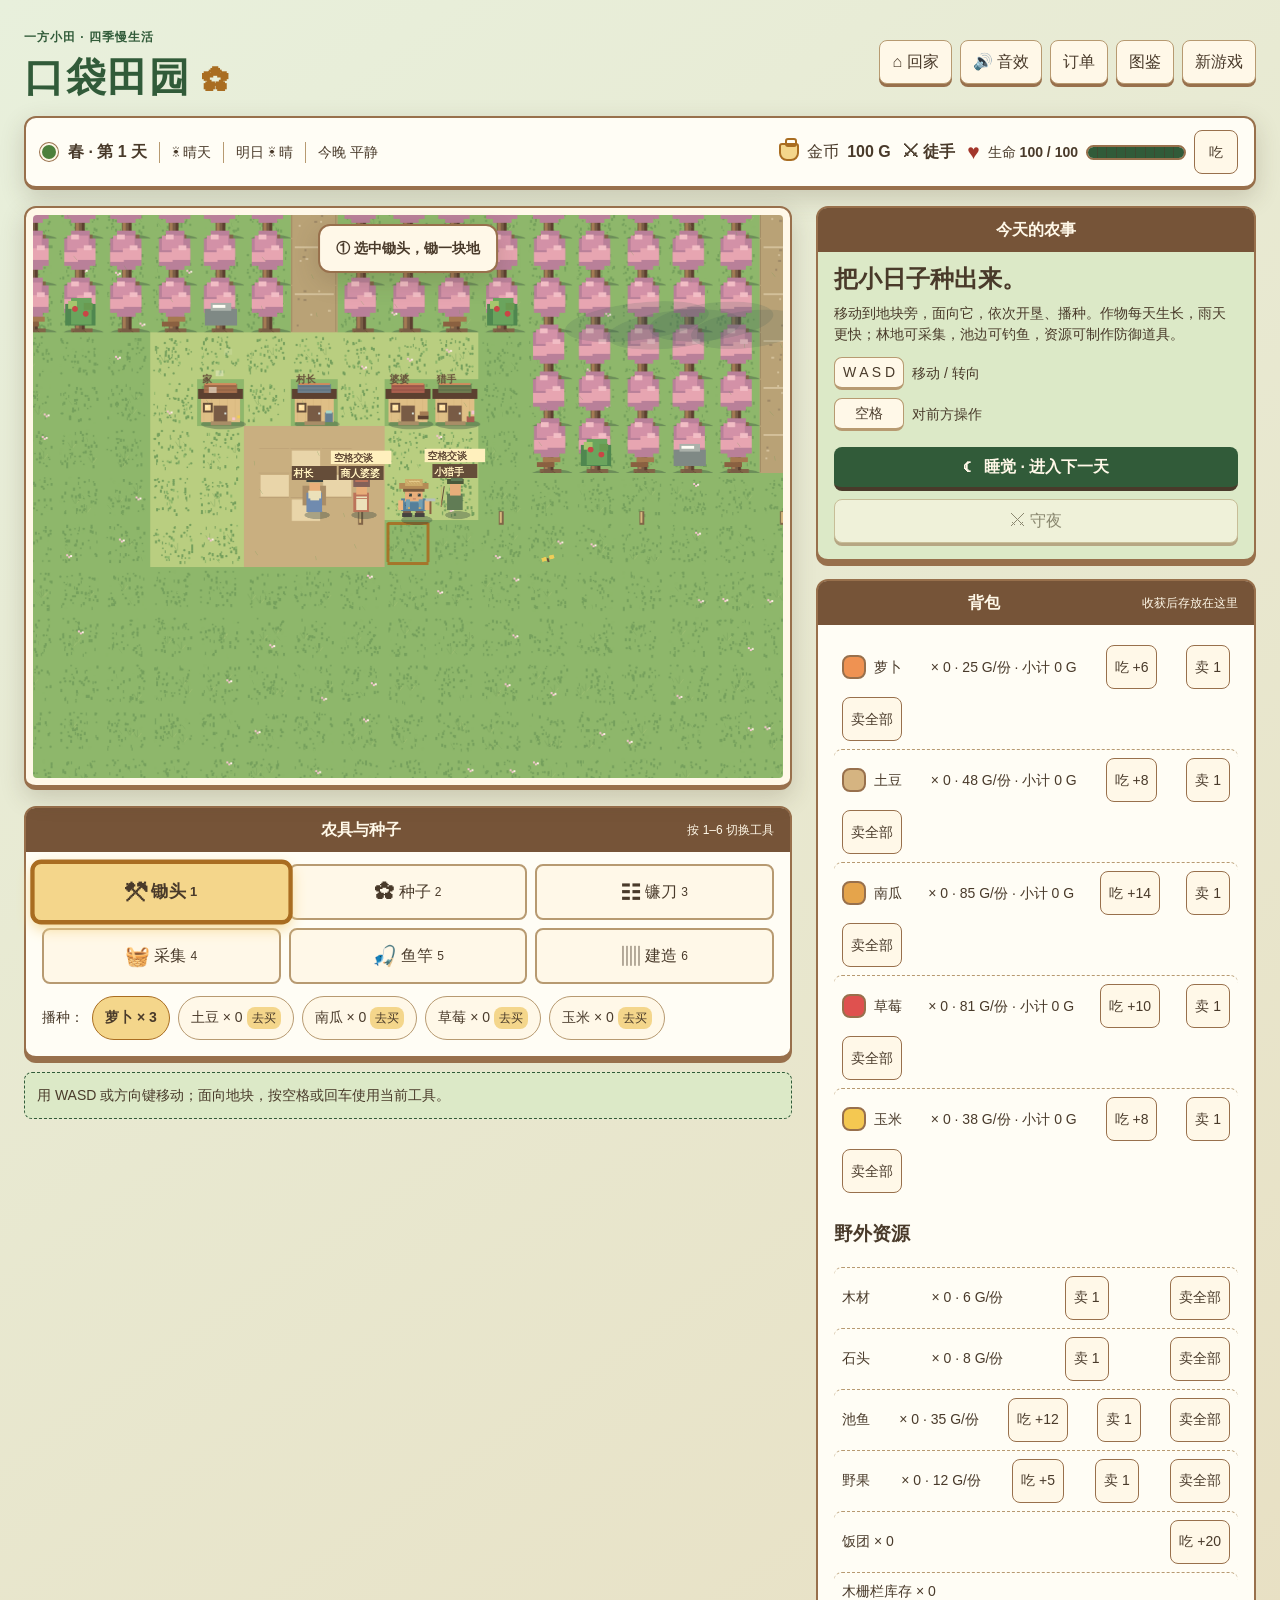
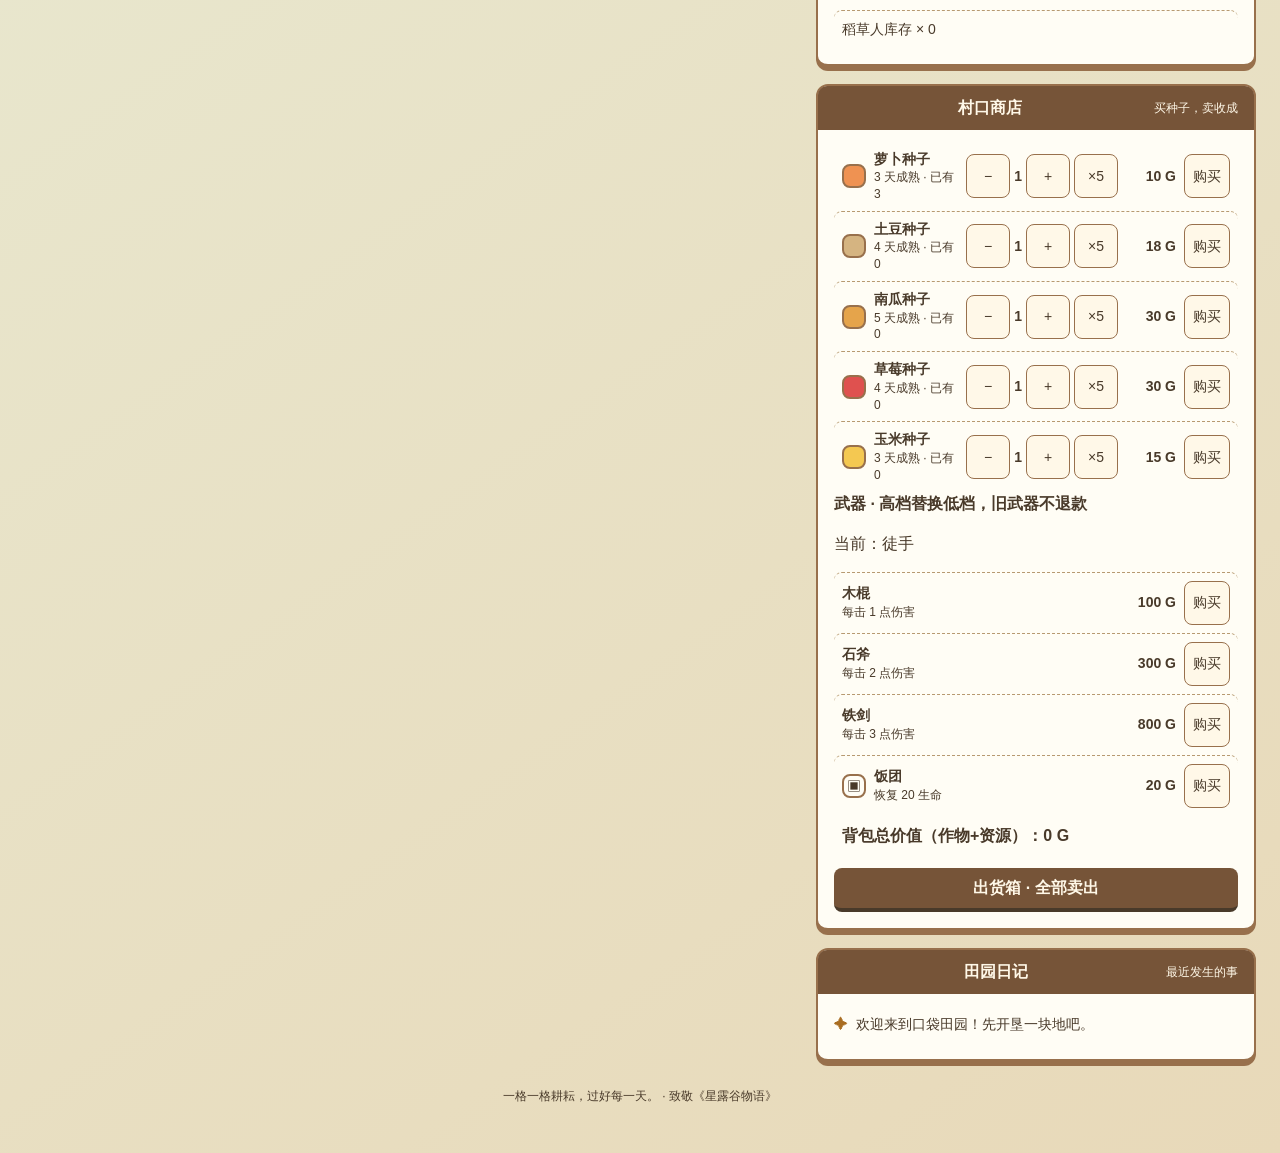
==== commit 670d7003: "round 13: 4x map and character overhaul" ====
--- a/pocket-farm-standalone.html
+++ b/pocket-farm-standalone.html
@@ -164,6 +164,7 @@
 .watch-button{width:100%;margin-top:8px}.watch-button:disabled{opacity:.55;cursor:default}.watch-mode .scene-frame{box-shadow:0 0 24px var(--watch-glow)}.weapon-hud{font-weight:bold;color:var(--wood-dark)}
 .game-over-card{text-align:center}.game-over-card h2{color:var(--danger);font-size:var(--text-lg)}.game-over-card p{margin:24px 0;font-size:var(--text-md)}
 #villager-gifts button{min-height:44px;margin:4px;border:1px solid var(--wood-light);border-radius:var(--radius-sm);background:var(--cream);padding:8px}#villager-gifts button:disabled{opacity:.55}
+.villager-dialogue{display:flex;align-items:center;gap:var(--space-12);min-height:56px}.villager-dialogue p{margin:0}.villager-dialogue canvas{width:48px;height:48px;flex:0 0 48px;border:2px solid var(--wood-light);border-radius:var(--radius-sm);background:var(--cream);image-rendering:pixelated}
 
 .health-item>span:first-child{color:var(--danger);font-size:21px}.health-item>button{min-width:44px;min-height:44px;border:1px solid var(--wood-light);border-radius:var(--radius-sm);background:var(--cream)}
 @media(prefers-reduced-motion:reduce){.low-health .health-track div{animation:none}}
@@ -220,14 +221,14 @@
   <div id="toast-stack" class="toast-stack" role="status" aria-live="polite" aria-atomic="false"></div>
   <div id="codex-panel" class="modal" hidden><div class="modal-card" role="dialog" aria-modal="true" aria-label="作物图鉴"><div class="modal-heading"><h2>图鉴与统计</h2><button id="close-codex" class="close-button" type="button" aria-label="关闭图鉴">×</button></div><div class="tabs"><button id="crop-tab" type="button">作物</button><button id="stats-tab" type="button">统计</button></div><div id="codex-list"></div><div id="stats-list" hidden></div></div></div>
   <div id="orders-panel" class="modal" hidden><div class="modal-card" role="dialog" aria-modal="true" aria-label="订单板"><div class="modal-heading"><h2>今日订单</h2><button id="close-orders" class="close-button" type="button" aria-label="关闭订单板">×</button></div><div id="orders-list"></div></div></div>
-  <div id="villager-panel" class="modal" hidden><div class="modal-card" role="dialog" aria-modal="true" aria-label="村民对话"><div class="modal-heading"><h2 id="villager-title"></h2><button id="close-villager" class="close-button" type="button" aria-label="关闭对话">×</button></div><p id="villager-line"></p><div id="villager-content"></div><h3>送一份礼物</h3><div id="villager-gifts"></div></div></div>
+  <div id="villager-panel" class="modal" hidden><div class="modal-card" role="dialog" aria-modal="true" aria-label="村民对话"><div class="modal-heading"><h2 id="villager-title"></h2><button id="close-villager" class="close-button" type="button" aria-label="关闭对话">×</button></div><div class="villager-dialogue"><canvas id="villager-portrait" width="48" height="48" aria-hidden="true"></canvas><p id="villager-line"></p></div><div id="villager-content"></div><h3>送一份礼物</h3><div id="villager-gifts"></div></div></div>
   <div id="game-over" class="modal" hidden><div class="modal-card game-over-card" role="dialog" aria-modal="true" aria-label="游戏结束"><h2>农夫倒下了</h2><p id="game-over-stats"></p><button id="restart" class="primary-button" type="button">重新开始</button></div></div>
   <script>
 (function (root) {
   'use strict';
 
-  const WIDTH = 20;
-  const HEIGHT = 14;
+  const WIDTH = 40;
+  const HEIGHT = 28;
   const HEALTH_MAX = 100;
   const RAIN_CHANCE = { '春': 0.30, '夏': 0.40, '秋': 0.25, '冬': 0.20 };
   const SEASONS = ['春', '夏', '秋', '冬'];
@@ -262,20 +263,30 @@
   };
   const WEAPONS = { none: { name: '徒手', price: 0, damage: 0, counter: 0 }, club: { name: '木棍', price: 100, damage: 1, counter: 0.30 }, axe: { name: '石斧', price: 300, damage: 2, counter: 0.55 }, sword: { name: '铁剑', price: 800, damage: 3, counter: 0.80 } };
   const LAYOUT = {
-    home: { x: 1, y: 1 }, homeDoor: { x: 1, y: 2 },
-    huts: [{ x: 3, y: 1 }, { x: 5, y: 1 }, { x: 6, y: 1 }],
-    square: { x: 3, y: 3 }, farm: { left: 4, top: 4, right: 15, bottom: 12 },
-    oldPlots: { x: 4, y: 4, width: 12, height: 9 },
-    pond: { left: 16, top: 9, right: 18, bottom: 12 },
-    woods: { left: 8, top: 0, right: 19, bottom: 2, pathX: 13 },
-    gate: { x: 10, y: 13 }, raidSpawns: [{ x: 9, y: 3 }, { x: 13, y: 3 }, { x: 18, y: 3 }]
+    v7Anchor: { x: 10, y: 7 }, oldWorld: { left: 10, top: 7, right: 29, bottom: 20 },
+    home: { x: 11, y: 8 }, homeDoor: { x: 11, y: 9 },
+    huts: [{ x: 13, y: 8 }, { x: 15, y: 8 }, { x: 16, y: 8 }],
+    square: { x: 13, y: 10 },
+    farm: { left: 14, top: 11, right: 34, bottom: 25 },
+    farmAreas: [
+      { left: 14, top: 11, right: 25, bottom: 19 },
+      { left: 27, top: 11, right: 34, bottom: 15 },
+      { left: 14, top: 21, right: 25, bottom: 25 }
+    ],
+    oldPlots: { x: 14, y: 11, width: 12, height: 9 },
+    oldWoods: { left: 18, top: 7, right: 29, bottom: 9, pathX: 23 },
+    woods: { left: 6, top: 1, right: 35, bottom: 9, pathX: 23, paths: [13, 23] },
+    pond: { left: 26, top: 16, right: 32, bottom: 20 },
+    meadow: { left: 32, top: 7, right: 38, bottom: 15 },
+    gate: { x: 20, y: 27 },
+    raidSpawns: [{ x: 9, y: 10 }, { x: 20, y: 10 }, { x: 30, y: 10 }]
   };
-  const VILLAGERS = { mayor: { name: '村长', points: [[2, 2], [2, 3], [3, 3]], gift: '100G' }, merchant: { name: '商人婆婆', points: [[4, 2], [4, 3], [3, 3]], gift: '饭团×2' }, hunter: { name: '小猎手', points: [[6, 2], [6, 3], [5, 3]], gift: '木栅栏×2' } };
+  const VILLAGERS = { mayor: { name: '村长', points: [[12, 9], [12, 10], [13, 10]], gift: '100G' }, merchant: { name: '商人婆婆', points: [[14, 9], [14, 10], [13, 10]], gift: '饭团×2' }, hunter: { name: '小猎手', points: [[16, 9], [16, 10], [15, 10]], gift: '木栅栏×2' } };
   const RESOURCE_NODES = [
-    ...[[8, 2], [10, 2], [12, 2], [15, 2], [17, 2], [19, 2]].map(([x, y], i) => ({ id: `tree-${i + 1}`, kind: 'tree', x, y, maxCharges: 2 })),
-    ...[[9, 2], [16, 2]].map(([x, y], i) => ({ id: `berry-${i + 1}`, kind: 'berry', x, y, maxCharges: 2 })),
-    ...[[11, 2], [18, 2]].map(([x, y], i) => ({ id: `stone-${i + 1}`, kind: 'stone', x, y, maxCharges: 2 })),
-    ...[[16, 10], [16, 12]].map(([x, y], i) => ({ id: `fish-${i + 1}`, kind: 'fish', x, y, maxCharges: 2 }))
+    ...[[18, 9], [20, 9], [22, 9], [25, 9], [27, 9], [29, 9], [7, 6], [10, 6], [16, 6], [30, 6], [31, 6], [35, 6]].map(([x, y], i) => ({ id: `tree-${i + 1}`, kind: 'tree', x, y, maxCharges: 2 })),
+    ...[[19, 9], [26, 9], [8, 6], [17, 6], [32, 6]].map(([x, y], i) => ({ id: `berry-${i + 1}`, kind: 'berry', x, y, maxCharges: 2 })),
+    ...[[21, 9], [28, 9], [11, 6], [33, 6], [34, 6]].map(([x, y], i) => ({ id: `stone-${i + 1}`, kind: 'stone', x, y, maxCharges: 2 })),
+    ...[[26, 17], [26, 19], [29, 16], [32, 18]].map(([x, y], i) => ({ id: `fish-${i + 1}`, kind: 'fish', x, y, maxCharges: 2 }))
   ];
   function resourceNodeAt(x, y) { return RESOURCE_NODES.find(node => node.x === x && node.y === y) || null; }
   function freshResourceNodes() { return Object.fromEntries(RESOURCE_NODES.map(node => [node.id, { charges: node.maxCharges, respawnDay: 0 }])); }
@@ -284,10 +295,13 @@
     if (!inBounds(x, y)) return 'outside';
     if (x === LAYOUT.home.x && y === LAYOUT.home.y || LAYOUT.huts.some(hut => hut.x === x && hut.y === y)) return 'house';
     if (inArea(x, y, LAYOUT.pond)) return 'pond';
-    if (inArea(x, y, LAYOUT.woods) && x !== LAYOUT.woods.pathX) return 'tree';
-    if (inArea(x, y, LAYOUT.woods)) return 'path';
-    if (inArea(x, y, LAYOUT.farm)) return 'farm';
-    if (x <= 6 && y <= 4) return 'residential';
+    const wooded = inArea(x, y, LAYOUT.oldWoods) ||
+      x >= LAYOUT.woods.left && x <= LAYOUT.woods.right && y >= LAYOUT.woods.top && y <= 6;
+    if (wooded && !LAYOUT.woods.paths.includes(x)) return 'tree';
+    if (wooded) return 'path';
+    if (LAYOUT.farmAreas.some(area => inArea(x, y, area))) return 'farm';
+    if (inArea(x, y, LAYOUT.meadow)) return 'meadow';
+    if (x >= 10 && x <= 16 && y >= 7 && y <= 11) return 'residential';
     return 'grass';
   }
   function canWalk(state, x, y) { return inBounds(x, y) && !['house', 'pond', 'tree'].includes(terrainAt(x, y)) && state.plots[y][x].structure !== 'fence'; }
@@ -314,7 +328,7 @@
 
   function createGame() {
     return {
-      version: 7,
+      version: 8,
       day: 1,
       weather: 'sunny',
       tomorrow: 'sunny',
@@ -325,7 +339,7 @@
       villagers: Object.fromEntries(Object.keys(VILLAGERS).map(id => [id, { hearts: 0, giftedDay: 0, rewarded: false }])),
       fenceStock: 0,
       scarecrowStock: 0,
-      farmer: { x: 5, y: 3, facing: 'down' },
+      farmer: { x: 15, y: 10, facing: 'down' },
       tool: 'hoe',
       selectedCrop: 'carrot',
       seeds: { ...cropCounts(), carrot: 3 },
@@ -344,22 +358,31 @@
   }
 
   function migrateSave(saved) {
-    const legacy = saved?.version <= 5 && Array.isArray(saved.plots) &&
-      saved.plots.length === LAYOUT.oldPlots.height &&
-      saved.plots.every(row => Array.isArray(row) && row.length === LAYOUT.oldPlots.width);
-    if (!saved || ![1, 2, 3, 4, 5, 6, 7].includes(saved.version) ||
-        !Array.isArray(saved.plots) ||
-        !((saved.plots.length === HEIGHT && saved.plots.every(row => Array.isArray(row) && row.length === WIDTH)) || legacy) ||
-        !saved.farmer || !(legacy ? saved.farmer.x >= 0 && saved.farmer.x < LAYOUT.oldPlots.width && saved.farmer.y >= 0 && saved.farmer.y < LAYOUT.oldPlots.height : inBounds(saved.farmer.x, saved.farmer.y)) ||
+    const originalVersion = saved?.version;
+    const shape = (width, height) => Array.isArray(saved?.plots) && saved.plots.length === height &&
+      saved.plots.every(row => Array.isArray(row) && row.length === width);
+    const legacy = originalVersion <= 5 && shape(12, 9);
+    const v7Shape = originalVersion <= 7 && shape(20, 14);
+    const v8Shape = originalVersion === 8 && shape(WIDTH, HEIGHT);
+    const farmerInShape = saved?.farmer && (legacy ? saved.farmer.x >= 0 && saved.farmer.x < 12 && saved.farmer.y >= 0 && saved.farmer.y < 9 :
+      v7Shape ? saved.farmer.x >= 0 && saved.farmer.x < 20 && saved.farmer.y >= 0 && saved.farmer.y < 14 :
+      v8Shape && inBounds(saved.farmer.x, saved.farmer.y));
+    if (!saved || ![1, 2, 3, 4, 5, 6, 7, 8].includes(originalVersion) ||
+        !(legacy || v7Shape || v8Shape) || !farmerInShape ||
         !DIRECTIONS[saved.farmer.facing] || !(TOOLS[saved.tool] || saved.tool === 'water') ||
         !CROPS[saved.selectedCrop] || !Number.isFinite(saved.day) ||
         !Number.isFinite(saved.gold)) return null;
     if (legacy) {
+      const plots = Array.from({ length: 14 }, () => Array.from({ length: 20 }, makePlot));
+      for (let y = 0; y < 9; y++) for (let x = 0; x < 12; x++) plots[4 + y][4 + x] = saved.plots[y][x];
+      saved.plots = plots;
+    }
+    if (originalVersion <= 7) {
       const plots = Array.from({ length: HEIGHT }, () => Array.from({ length: WIDTH }, makePlot));
-      for (let y = 0; y < LAYOUT.oldPlots.height; y++) for (let x = 0; x < LAYOUT.oldPlots.width; x++)
-        plots[LAYOUT.oldPlots.y + y][LAYOUT.oldPlots.x + x] = saved.plots[y][x];
+      for (let y = 0; y < 14; y++) for (let x = 0; x < 20; x++)
+        plots[LAYOUT.v7Anchor.y + y][LAYOUT.v7Anchor.x + x] = saved.plots[y][x];
       saved.plots = plots;
-      saved.farmer = { ...saved.farmer, ...LAYOUT.homeDoor };
+      saved.farmer = { ...LAYOUT.homeDoor, facing: saved.farmer.facing };
     }
     delete saved.energy;
     saved.health = Number.isFinite(saved.health) ? Math.max(0, Math.min(HEALTH_MAX, saved.health)) : HEALTH_MAX;
@@ -390,7 +413,7 @@
     saved.tomorrow = saved.tomorrow === 'rain' ? 'rain' : 'sunny';
     saved.snacks = Number.isInteger(saved.snacks) && saved.snacks >= 0 ? saved.snacks : 0;
     const refund = !!saved.upgrades?.water;
-    const hoeRefund = saved.version <= 4 && !!saved.upgrades?.hoe;
+    const hoeRefund = originalVersion <= 4 && !!saved.upgrades?.hoe;
     delete saved.upgrades;
     if (refund) {
       saved.gold += 600;
@@ -412,7 +435,7 @@
     saved.stats = { income: 0, harvested: 0, orders: 0, days: 0, repelled: 0, gathered: 0, fished: 0, crafted: 0, ...saved.stats };
     saved.manualTool = !!saved.manualTool;
     saved.tutorial = Number.isInteger(saved.tutorial) && saved.tutorial >= 0 && saved.tutorial <= 2 ? saved.tutorial : 2;
-    saved.version = 7;
+    saved.version = 8;
     return saved;
   }
 
@@ -444,6 +467,14 @@
   function screenToCell(clientX, clientY, rect, camera, viewportWidth, viewportHeight, tile = 48) {
     return { x: Math.floor(((clientX - rect.left) / rect.width * viewportWidth + camera.x) / tile),
       y: Math.floor(((clientY - rect.top) / rect.height * viewportHeight + camera.y) / tile) };
+  }
+  function visibleCellRange(camera, viewportWidth, viewportHeight, tile = 48, margin = 1) {
+    return {
+      left: Math.max(0, Math.floor(camera.x / tile) - margin),
+      top: Math.max(0, Math.floor(camera.y / tile) - margin),
+      right: Math.min(WIDTH - 1, Math.floor((camera.x + viewportWidth - 1) / tile) + margin),
+      bottom: Math.min(HEIGHT - 1, Math.floor((camera.y + viewportHeight - 1) / tile) + margin)
+    };
   }
 
   function result(ok, message, events) {
@@ -938,7 +969,7 @@
   }
 
   root.PocketFarm = {
-    WIDTH, HEIGHT, LAYOUT, terrainAt, canWalk, cameraTarget, cameraStep, screenToCell, HEALTH_MAX, RAIN_CHANCE, CROPS, RESOURCES, CRAFTS, RESOURCE_NODES, resourceNodeAt, TOOLS, DIRECTIONS, BUILDINGS, FOOD_HEAL, WEAPONS, VILLAGERS, planRaid, resolveRaid,
+    WIDTH, HEIGHT, LAYOUT, terrainAt, canWalk, cameraTarget, cameraStep, screenToCell, visibleCellRange, HEALTH_MAX, RAIN_CHANCE, CROPS, RESOURCES, CRAFTS, RESOURCE_NODES, resourceNodeAt, TOOLS, DIRECTIONS, BUILDINGS, FOOD_HEAL, WEAPONS, VILLAGERS, planRaid, resolveRaid,
     createGame, migrateSave, season, seasonDay, frontCell, move, selectTool, selectCrop,
     act, gatherNode, buySeed, sellAll, sellCrop, sellResource, salePreview, orderReserve, sleep, buyWeapon, buySnack, eatFood, quickEat, craft, generateOrders, acceptOrder, deliverOrder, findPath, placeBuilding, pathBetween, startWatch, watchStrike, watchTick, giftVillager, villagerLine
   };
@@ -1010,7 +1041,10 @@
     leafGreen: '#699a50', leafLight: '#a6c66d', dust: '#b58a62', star: '#ffe58a',
     hutBlue: '#708baf', hutRed: '#bc745a', hutGreen: '#617c55', whiteFlash: '#fffdf5', cloudShadow: '#3d5b5528',
     springMid: '#d391a7', summerMid: '#4b8c50', autumnMid: '#c99d50',
-    springTop: '#f2bdc5', summerTop: '#78b263', autumnTop: '#edce72', capeLight: '#503344', capeDark: '#422c3d'
+    springTop: '#f2bdc5', summerTop: '#78b263', autumnTop: '#edce72', capeLight: '#503344', capeDark: '#422c3d',
+    skin: '#e8ae7a', skinLight: '#edb881', ink: '#3c4540', hat: '#ccaa68', hatBrim: '#b48b56', hatBand: '#795a3d',
+    denim: '#557f9a', denimDark: '#315c73', denimLight: '#739fb2', shirt: '#426f82', pants: '#775c4b', shoes: '#45423f',
+    beard: '#ece1ba', scarf: '#836159', hunterHat: '#4b593a', bandit: '#713c49', banditMask: '#342b48', banditEdge: '#8793b1'
   };
   const keys = ['hoe', 'seed', 'scythe', 'gather', 'rod', 'build'];
   let state = load() || F.createGame();
@@ -1370,9 +1404,9 @@
     label('村口', L.gate.x * TILE + TILE - 23, L.gate.y * TILE - 18, WORLD_COLORS.woodDark, 10);
   }
 
-  function drawAmbient(now) {
+  function drawAmbient(now, visible) {
     const p = palette[F.season(state)];
-    for (let y = 0; y < F.HEIGHT; y++) for (let x = 0; x < F.WIDTH; x++) {
+    for (let y = visible.top; y <= visible.bottom; y++) for (let x = visible.left; x <= visible.right; x++) {
       const px = FIELD_X + x * TILE + 7 + Math.floor(hash(x, y, 40) * 34);
       const py = FIELD_Y + y * TILE + 12 + Math.floor(hash(x, y, 50) * 30);
       const sway = Math.sin(now / 680 + x * 1.7 + y * 2.3) * 1.5;
@@ -1382,7 +1416,8 @@
       const cloudX = (((now + cloud * 2700) % 10500) / 10500) * (WORLD_WIDTH + 280) - 190;
       const cloudY = 170 + cloud * 155;
       ctx.fillStyle = WORLD_COLORS.cloudShadow;
-      for (let puff = 0; puff < 4; puff++) { ctx.beginPath(); ctx.ellipse(cloudX + puff * 38, cloudY + (puff % 2) * 8, 74 - puff * 5, 19, -0.12, 0, Math.PI * 2); ctx.fill(); }
+      if (cloudX + 220 >= camera.x && cloudX - 90 <= camera.x + SCENE_WIDTH && cloudY + 30 >= camera.y && cloudY - 30 <= camera.y + SCENE_HEIGHT)
+        for (let puff = 0; puff < 4; puff++) { ctx.beginPath(); ctx.ellipse(cloudX + puff * 38, cloudY + (puff % 2) * 8, 74 - puff * 5, 19, -0.12, 0, Math.PI * 2); ctx.fill(); }
     }
     const season = F.season(state);
     if (season !== '冬') for (let i = 0; i < 2; i++) {
@@ -1390,6 +1425,7 @@
       const x = F.LAYOUT.farm.left * TILE + 55 + (now / 18 + i * 260) % ((F.LAYOUT.farm.right - F.LAYOUT.farm.left) * TILE);
       const y = F.LAYOUT.farm.top * TILE + 45 + i * 92 + Math.sin(t) * 24;
       const color = season === '秋' ? (i ? WORLD_COLORS.autumnLeafLight : WORLD_COLORS.autumnLeaf) : (i ? WORLD_COLORS.springFlower : WORLD_COLORS.summerFlower);
+      if (x < camera.x - TILE || x > camera.x + SCENE_WIDTH + TILE || y < camera.y - TILE || y > camera.y + SCENE_HEIGHT + TILE) continue;
       ctx.save(); ctx.translate(x, y); ctx.rotate(Math.sin(t * 1.7) * 0.6);
       if (season === '秋') { box(-4, -2, 8, 4, color); pixelLine(-3, 0, 4, 0, WORLD_COLORS.woodGrain); }
       else { box(-6, -2, 5, 4, color); box(2, -2, 5, 4, color); box(-1, 0, 2, 4, WORLD_COLORS.woodDark); }
@@ -1426,7 +1462,7 @@
     }
   }
 
-  function drawPondRipples(now) {
+  function drawPondRipples(now, visible) {
     const L = F.LAYOUT.pond;
     for (let i = 0; i < 3; i++) {
       const px = (L.left + 0.8 + i) * TILE;
@@ -1436,7 +1472,7 @@
       ctx.beginPath(); ctx.ellipse(px, py, 3 + age * 16, 2 + age * 7, 0, 0, Math.PI * 2);
       ctx.strokeStyle = '#e7f4e4'; ctx.lineWidth = 1; ctx.stroke();
     }
-    for (let y = L.top; y <= L.bottom; y++) for (let x = L.left; x <= L.right; x++) if (hash(x, y, 170) > 0.28) {
+    for (let y = Math.max(L.top, visible.top); y <= Math.min(L.bottom, visible.bottom); y++) for (let x = Math.max(L.left, visible.left); x <= Math.min(L.right, visible.right); x++) if (hash(x, y, 170) > 0.28) {
       const phase = (Math.sin(now / 720 + hash(x, y, 171) * 8) + 1) / 2;
       ctx.globalAlpha = 0.2 + phase * 0.55;
       const py = y * TILE + 13 + hash(x, y, 172) * 24;
@@ -1445,8 +1481,9 @@
     ctx.globalAlpha = 1;
   }
 
-  function drawResourceNodes(now) {
+  function drawResourceNodes(now, visible) {
     for (const node of F.RESOURCE_NODES) {
+      if (node.x < visible.left || node.x > visible.right || node.y < visible.top || node.y > visible.bottom) continue;
       const status = state.resourceNodes[node.id];
       const x = node.x * TILE, y = node.y * TILE;
       if (node.kind === 'tree') {
@@ -1672,29 +1709,37 @@
     const y = FIELD_Y + state.farmer.y * TILE + 5 + (walking ? -(frame % 2) : Math.floor(now / 900) % 2);
     const facing = state.farmer.facing;
     shadow(x + 21, y + 39, 16, 5);
-    box(x + 10, y + 29, 8, 7 + feet, '#775c4b');
-    box(x + 23, y + 29, 8, 7 - feet, '#775c4b');
-    box(x + 9, y + 35 + feet, 10, 4, '#45423f');
-    box(x + 22, y + 35 - feet, 10, 4, '#45423f');
-    box(x + 8, y + 20, 25, 13, facing === 'up' ? '#426f82' : '#557f9a');
-    box(x + 11, y + 22, 18, 2, '#739fb2');
-    pixelLine(x + 12, y + 26.5, x + 16, y + 31, '#315c73');
+    box(x + 10, y + 29, 8, 7 + feet, WORLD_COLORS.pants);
+    box(x + 23, y + 29, 8, 7 - feet, WORLD_COLORS.pants);
+    box(x + 9, y + 35 + feet, 10, 4, WORLD_COLORS.shoes);
+    box(x + 22, y + 35 - feet, 10, 4, WORLD_COLORS.shoes);
+    box(x + 8, y + 20, 25, 13, facing === 'up' ? WORLD_COLORS.shirt : WORLD_COLORS.denim);
+    box(x + 11, y + 22, 18, 2, WORLD_COLORS.denimLight);
+    pixelLine(x + 12, y + 26.5, x + 16, y + 31, WORLD_COLORS.denimDark);
     pixelLine(x + 26, y + 24, x + 28, y + 30.5, '#9bc2c6');
-    box(x + 5, y + 22 + feet, 5, 10, '#edb881');
-    box(x + 32, y + 22 - feet, 5, 10, '#edb881');
-    box(x + 12, y + 9, 18, 14, '#e8ae7a');
-    if (facing === 'up') box(x + 12, y + 11, 18, 13, '#795b45');
-    box(x + 10, y + 7, 22, 6, '#795a3d');
-    box(x + (facing === 'left' ? 2 : facing === 'right' ? 10 : 6), y + 4, 30, 6, '#b48b56');
-    box(x + 12, y, 18, 7, '#ccaa68');
+    const arms = { up: [7, 30], down: [5, 32], left: [6, 31], right: [6, 31] }[facing];
+    box(x + arms[0], y + 22 + feet, 5, 10, WORLD_COLORS.skinLight);
+    if (facing === 'up' || facing === 'down') box(x + arms[1], y + 22 - feet, 5, 10, WORLD_COLORS.skinLight);
+    box(x + 12, y + 9, 18, 14, WORLD_COLORS.skin);
+    if (facing === 'up') {
+      box(x + 12, y + 11, 18, 13, WORLD_COLORS.bark);
+      pixelLine(x + 13, y + 22, x + 27, y + 31, WORLD_COLORS.denimLight, 2);
+      pixelLine(x + 29, y + 22, x + 15, y + 31, WORLD_COLORS.denimLight, 2);
+    } else if (facing === 'down') {
+      box(x + 13, y + 21, 4, 10, WORLD_COLORS.denimLight); box(x + 26, y + 21, 4, 10, WORLD_COLORS.denimLight);
+      box(x + 15, y + 29, 2, 2, WORLD_COLORS.hat); box(x + 26, y + 29, 2, 2, WORLD_COLORS.hat);
+    } else pixelLine(x + (facing === 'left' ? 11 : 30), y + 23, x + (facing === 'left' ? 11 : 30), y + 33, WORLD_COLORS.denimDark);
+    box(x + 10, y + 7, 22, 6, WORLD_COLORS.hatBand);
+    box(x + (facing === 'left' ? 2 : facing === 'right' ? 10 : 6), y + 4, 30, 6, WORLD_COLORS.hatBrim);
+    box(x + 12, y, 18, 7, WORLD_COLORS.hat);
     box(x + 16, y + 2, 11, 1, '#e4c989');
     for (let i = 0; i < 5; i++) pixelLine(x + 13 + i * 3, y + 1.5, x + 16 + i * 3, y + 5.5, '#efd79a', 0.5);
     if (facing !== 'up') {
       if (facing === 'left') box(x + 13, y + 16, 3, 3, '#3c4540');
       else if (facing === 'right') box(x + 27, y + 16, 3, 3, '#3c4540');
       else {
-        box(x + 16, y + 15, 3, 3, '#3c4540');
-        box(x + 25, y + 15, 3, 3, '#3c4540');
+        box(x + 16, y + 15, 3, 3, WORLD_COLORS.ink);
+        box(x + 25, y + 15, 3, 3, WORLD_COLORS.ink);
         box(x + 20, y + 20, 3, 1, '#b97761');
       }
       const eyeX = facing === 'left' ? x + 13.5 : facing === 'right' ? x + 27.5 : x + 16.5;
@@ -1727,6 +1772,40 @@
     }
   }
 
+  function drawVillager(id, person, now) {
+    const x = FIELD_X + person.x * TILE, baseY = FIELD_Y + person.y * TILE;
+    const y = baseY + Math.round(Math.sin(now / 760 + person.x * 0.8) * 1);
+    const short = id === 'hunter' ? 3 : 0;
+    shadow(x + 24, baseY + 40, 13, 4);
+    box(x + 16, y + 19 + short, 16, 20 - short, { mayor: WORLD_COLORS.hutBlue, merchant: WORLD_COLORS.hutRed, hunter: WORLD_COLORS.hutGreen }[id]);
+    box(x + 19, y + 9 + short, 11, 12, WORLD_COLORS.skin);
+    if (id === 'mayor') {
+      box(x + 16, y + 4, 17, 4, WORLD_COLORS.ink); box(x + 19, y, 11, 6, WORLD_COLORS.hutBlue);
+      box(x + 18, y + 17, 13, 8, WORLD_COLORS.beard); box(x + 20, y + 23, 9, 4, WORLD_COLORS.beard);
+    } else if (id === 'merchant') {
+      box(x + 16, y + 6, 17, 7, WORLD_COLORS.scarf); box(x + 18, y + 3, 13, 5, WORLD_COLORS.hutRed);
+      box(x + 19, y + 23, 11, 14, WORLD_COLORS.beard); pixelLine(x + 19, y + 25, x + 30, y + 25, WORLD_COLORS.hutRed);
+    } else {
+      box(x + 16, y + 7, 17, 5, WORLD_COLORS.hunterHat); box(x + 20, y + 3, 12, 6, WORLD_COLORS.hutGreen);
+      pixelLine(x + 13, y + 15, x + 10, y + 35, WORLD_COLORS.woodDark, 2); pixelLine(x + 10, y + 15, x + 10, y + 35, WORLD_COLORS.hat, 1);
+    }
+    box(x + 1, y - 8, 46, 14, WORLD_COLORS.woodDark); label(F.VILLAGERS[id].name, x + 3, y + 3, WORLD_COLORS.windowGlow, 10);
+    if (Math.abs(person.x - state.farmer.x) + Math.abs(person.y - state.farmer.y) <= 1) {
+      box(x - 7, y - 24, 62, 14, WORLD_COLORS.windowGlow); label('空格交谈', x - 4, y - 13, WORLD_COLORS.woodDark, 10);
+    }
+  }
+
+  function drawBandit(enemy, now) {
+    const x = FIELD_X + enemy.x * TILE, y = FIELD_Y + enemy.y * TILE;
+    const lean = enemy.retreating ? 5 : 0, cape = Math.floor(now / 120) % 2 ? 3 : -2;
+    box(x + 13 + lean, y + 12, 23, 26, now < battleFlashUntil ? WORLD_COLORS.whiteFlash : enemy.retreating ? WORLD_COLORS.banditEdge : WORLD_COLORS.bandit);
+    box(x + 10 + lean, y + 27, 8 + cape, 12, WORLD_COLORS.capeLight); box(x + 27 + lean, y + 27, 8 - cape, 12, WORLD_COLORS.capeDark);
+    pixelLine(x + 11 + lean, y + 31, x + 34 + lean, y + 35, WORLD_COLORS.banditEdge);
+    box(x + 9 + lean, y + 8, 30, 8, WORLD_COLORS.banditMask); box(x + 14 + lean, y + 16, 20, 8, WORLD_COLORS.banditMask);
+    box(x + 17 + lean, y + 13, 3, 2, WORLD_COLORS.whiteFlash); box(x + 29 + lean, y + 13, 3, 2, WORLD_COLORS.whiteFlash);
+    label(`♥${Math.max(0, enemy.health)}`, x + 12, y + 8, WORLD_COLORS.windowGlow, 10);
+  }
+
   function drawScene(now) {
     const key = F.season(state);
     if (key !== staticKey) {
@@ -1740,6 +1819,7 @@
     const target = F.cameraTarget(state.farmer, SCENE_WIDTH, SCENE_HEIGHT, TILE);
     camera = F.cameraStep(camera, target, cameraTime ? now - cameraTime : 0);
     cameraTime = now;
+    const visible = F.visibleCellRange(camera, SCENE_WIDTH, SCENE_HEIGHT, TILE, 1);
     const sx = Math.max(0, camera.x), sy = Math.max(0, camera.y);
     const sw = Math.min(WORLD_WIDTH, SCENE_WIDTH), sh = Math.min(WORLD_HEIGHT, SCENE_HEIGHT);
     ctx.clearRect(0, 0, SCENE_WIDTH, SCENE_HEIGHT);
@@ -1747,11 +1827,11 @@
       Math.max(0, -camera.x), Math.max(0, -camera.y), sw, sh);
     ctx.save();
     ctx.translate(-camera.x, -camera.y);
-    drawAmbient(now);
-    drawPondRipples(now);
-    drawResourceNodes(now);
-    for (let y = 0; y < F.HEIGHT; y++) {
-      for (let x = 0; x < F.WIDTH; x++) drawPlot(state.plots[y][x], x, y);
+    drawAmbient(now, visible);
+    drawPondRipples(now, visible);
+    drawResourceNodes(now, visible);
+    for (let y = visible.top; y <= visible.bottom; y++) {
+      for (let x = visible.left; x <= visible.right; x++) drawPlot(state.plots[y][x], x, y);
     }
     const front = F.frontCell(state);
     if (front.x >= 0 && front.y >= 0 && front.x < F.WIDTH && front.y < F.HEIGHT) {
@@ -1771,35 +1851,20 @@
     }
     drawFarmer(now);
     if (!battle) for (const [id, person] of Object.entries(villagers)) {
-      const x = FIELD_X + person.x * TILE, baseY = FIELD_Y + person.y * TILE;
-      const y = baseY + Math.round(Math.sin(now / 760 + person.x * 0.8) * 1);
-      shadow(x + 24, baseY + 40, 13, 4);
-      box(x + 16, y + 19, 16, 20, { mayor: '#708baf', merchant: '#bc745a', hunter: '#617c55' }[id]);
-      box(x + 19, y + 9, 11, 12, '#e8ba8f');
-      box(x + 17, y + 6, 15, 6, { mayor: '#ece1ba', merchant: '#836159', hunter: '#4b593a' }[id]);
-      box(x + 1, y - 8, 46, 14, '#604e40');
-      label(F.VILLAGERS[id].name, x + 3, y + 3, '#fff9dd', 10);
-      if (Math.abs(person.x - state.farmer.x) + Math.abs(person.y - state.farmer.y) <= 1) {
-        box(x - 7, y - 24, 62, 14, '#fff9dd');
-        label('空格交谈', x - 4, y - 13, '#604e40', 10);
-      }
+      if (person.x < visible.left || person.x > visible.right || person.y < visible.top || person.y > visible.bottom) continue;
+      drawVillager(id, person, now);
     }
     if (battle) {
       ctx.fillStyle = 'rgba(15, 30, 79, 0.48)';
       ctx.fillRect(camera.x, camera.y, SCENE_WIDTH, SCENE_HEIGHT);
       for (const enemy of battle.enemies) {
-        if (enemy.x < 0 || enemy.x >= F.WIDTH) continue;
-        const x = FIELD_X + enemy.x * TILE, y = FIELD_Y + enemy.y * TILE;
-        const lean = enemy.retreating ? 5 : 0;
-        const cape = Math.floor(now / 120) % 2 ? 3 : -2;
-        box(x + 13 + lean, y + 12, 23, 26, now < battleFlashUntil ? WORLD_COLORS.whiteFlash : enemy.retreating ? '#8793b1' : '#713c49');
-        box(x + 10 + lean, y + 27, 8 + cape, 12, WORLD_COLORS.capeLight); box(x + 27 + lean, y + 27, 8 - cape, 12, WORLD_COLORS.capeDark);
-        box(x + 9, y + 8, 30, 8, '#342b48');
-        label(`♥${Math.max(0, enemy.health)}`, x + 12, y + 8, '#fff4cf', 10);
+        if (enemy.x < visible.left || enemy.x > visible.right || enemy.y < visible.top || enemy.y > visible.bottom) continue;
+        drawBandit(enemy, now);
       }
       label('守夜中 · 面向强盗按使用键挥砍', camera.x + 215, camera.y + 62, '#fff4cf', 15);
     }
     for (const particle of particles) {
+      if (particle.x < camera.x - TILE || particle.x > camera.x + SCENE_WIDTH + TILE || particle.y < camera.y - TILE || particle.y > camera.y + SCENE_HEIGHT + TILE) continue;
       ctx.globalAlpha = ['smoke', 'star', 'splash', 'leaf', 'dust'].includes(particle.kind) ? Math.max(0, 1 - particle.age / particle.life) : 1;
       if (particle.kind === 'text') label('+1', particle.x - 9, particle.y, particle.color, 15);
       else if (particle.kind === 'harvest') {
@@ -2010,6 +2075,27 @@
     document.getElementById('villager-gifts').innerHTML = `<p>好感 ♥ ${person.hearts}/5${person.giftedDay === state.day ? ' · 今日已送礼' : ''}</p>` + Object.entries(F.CROPS).filter(([key]) => state.bag[key] > 0).map(([key, crop]) => `<button type="button" data-gift="${key}" ${person.giftedDay === state.day ? 'disabled' : ''}>送${crop.name} ×1</button>`).join('') + ['fish', 'berry'].filter(key => state.resources[key] > 0).map(key => `<button type="button" data-gift="${key}" ${person.giftedDay === state.day ? 'disabled' : ''}>送${F.RESOURCES[key].name} ×1</button>`).join('');
   }
 
+  function drawVillagerPortrait(id) {
+    const portrait = document.getElementById('villager-portrait');
+    const scale = Math.min(2, window.devicePixelRatio || 1);
+    portrait.width = 48 * scale; portrait.height = 48 * scale;
+    const portraitContext = portrait.getContext('2d'); portraitContext.scale(scale, scale); portraitContext.imageSmoothingEnabled = false;
+    const paint = (x, y, width, height, color) => { portraitContext.fillStyle = color; portraitContext.fillRect(x, y, width, height); };
+    paint(0, 0, 48, 48, WORLD_COLORS.windowGlow); paint(9, 25, 30, 23, { mayor: WORLD_COLORS.hutBlue, merchant: WORLD_COLORS.hutRed, hunter: WORLD_COLORS.hutGreen }[id]);
+    paint(14, 10, 20, 22, WORLD_COLORS.skin);
+    if (id === 'mayor') {
+      paint(9, 5, 30, 5, WORLD_COLORS.ink); paint(14, 1, 20, 7, WORLD_COLORS.hutBlue);
+      paint(11, 25, 26, 13, WORLD_COLORS.beard); paint(16, 36, 16, 8, WORLD_COLORS.beard);
+    } else if (id === 'merchant') {
+      paint(10, 6, 28, 8, WORLD_COLORS.scarf); paint(14, 2, 20, 7, WORLD_COLORS.hutRed);
+      paint(14, 29, 20, 19, WORLD_COLORS.beard); paint(18, 31, 12, 3, WORLD_COLORS.hutRed);
+    } else {
+      paint(9, 7, 30, 6, WORLD_COLORS.hunterHat); paint(16, 2, 20, 7, WORLD_COLORS.hutGreen);
+      portraitContext.strokeStyle = WORLD_COLORS.woodDark; portraitContext.lineWidth = 3; portraitContext.beginPath(); portraitContext.arc(8, 28, 10, -1.2, 1.2); portraitContext.stroke();
+    }
+    paint(18, 18, 3, 3, WORLD_COLORS.ink); paint(28, 18, 3, 3, WORLD_COLORS.ink);
+  }
+
   function openVillager(id) {
     input.use = false; input.direction = null;
     speakingTo = id;
@@ -2020,6 +2106,7 @@
     document.getElementById('orders-panel').hidden = true;
     document.getElementById('villager-title').textContent = `${F.VILLAGERS[id].name} · ${id === 'mayor' ? '看看今日订单' : id === 'merchant' ? '来挑点东西' : '今晚要当心'}`;
     document.getElementById('villager-line').textContent = F.villagerLine(state, id, talkTurns[id]++);
+    drawVillagerPortrait(id);
     document.body.classList.add('modal-open');
     refreshVillager();
   }
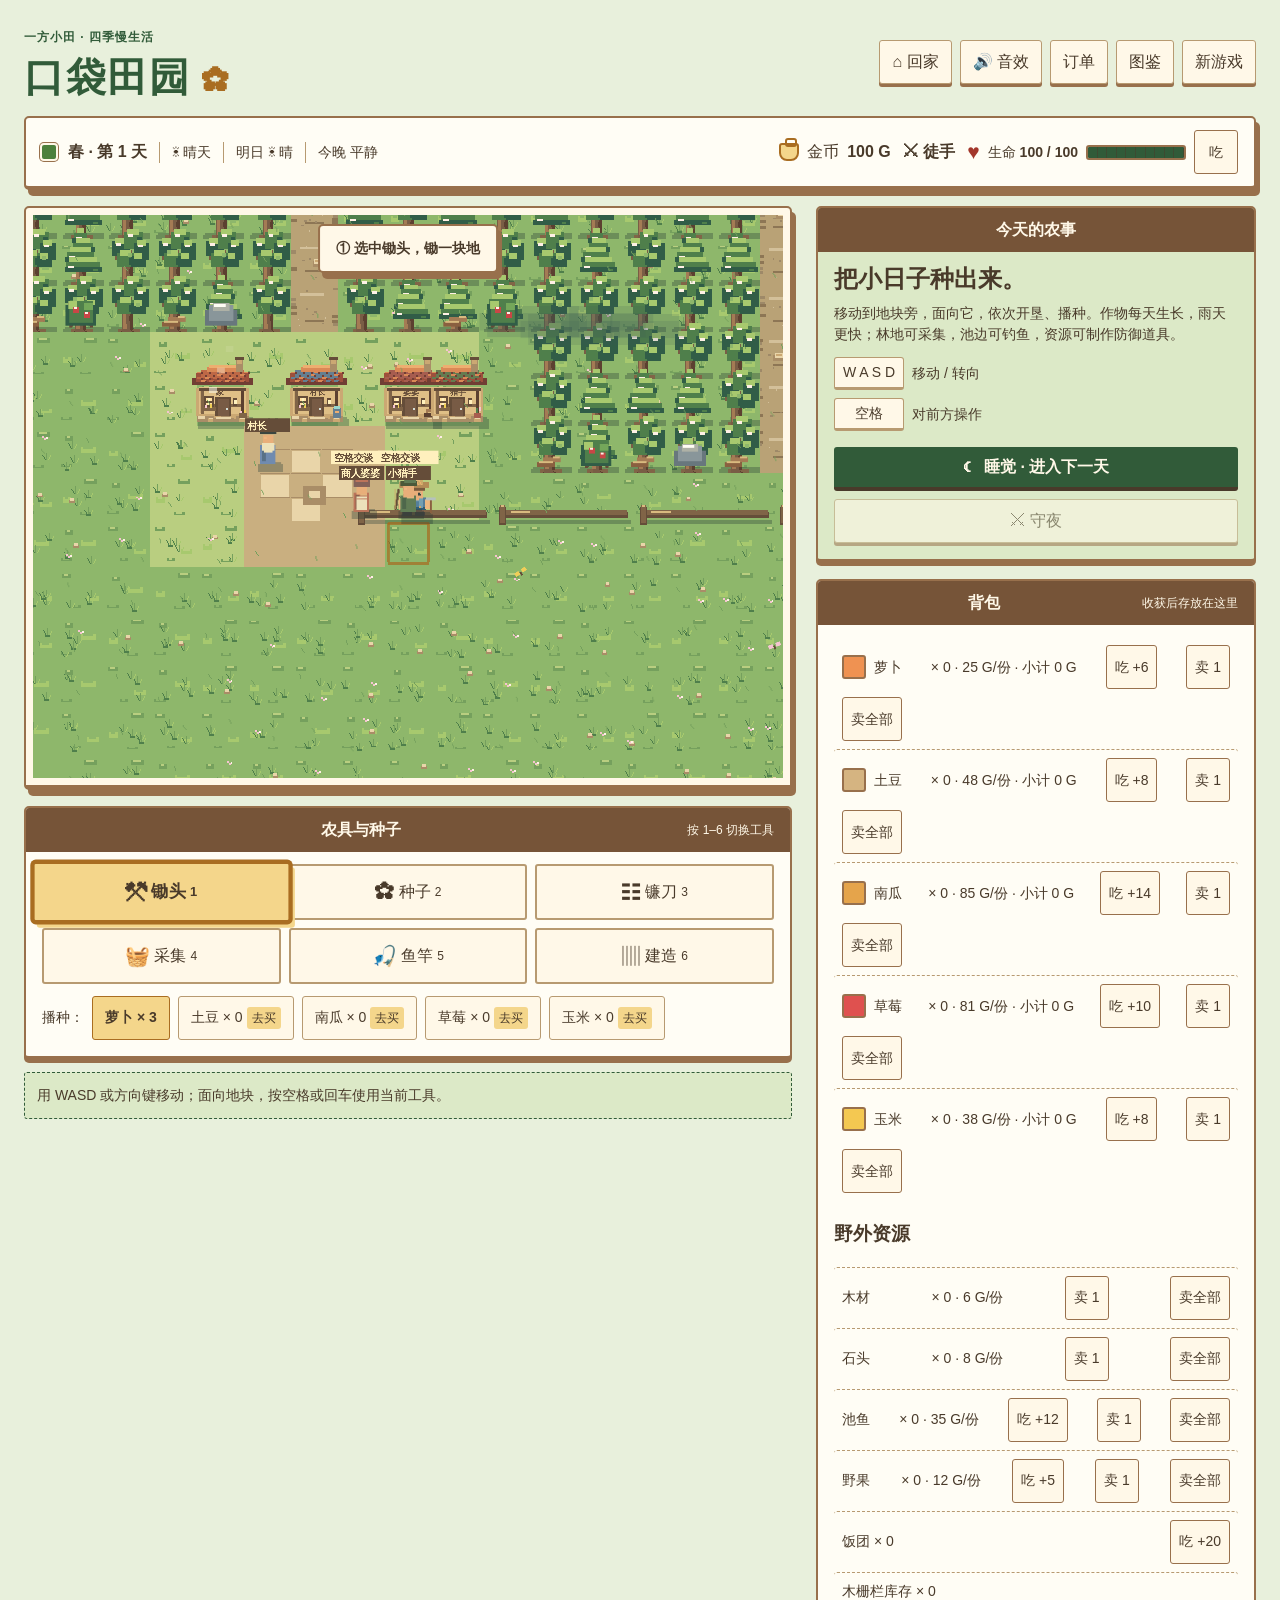
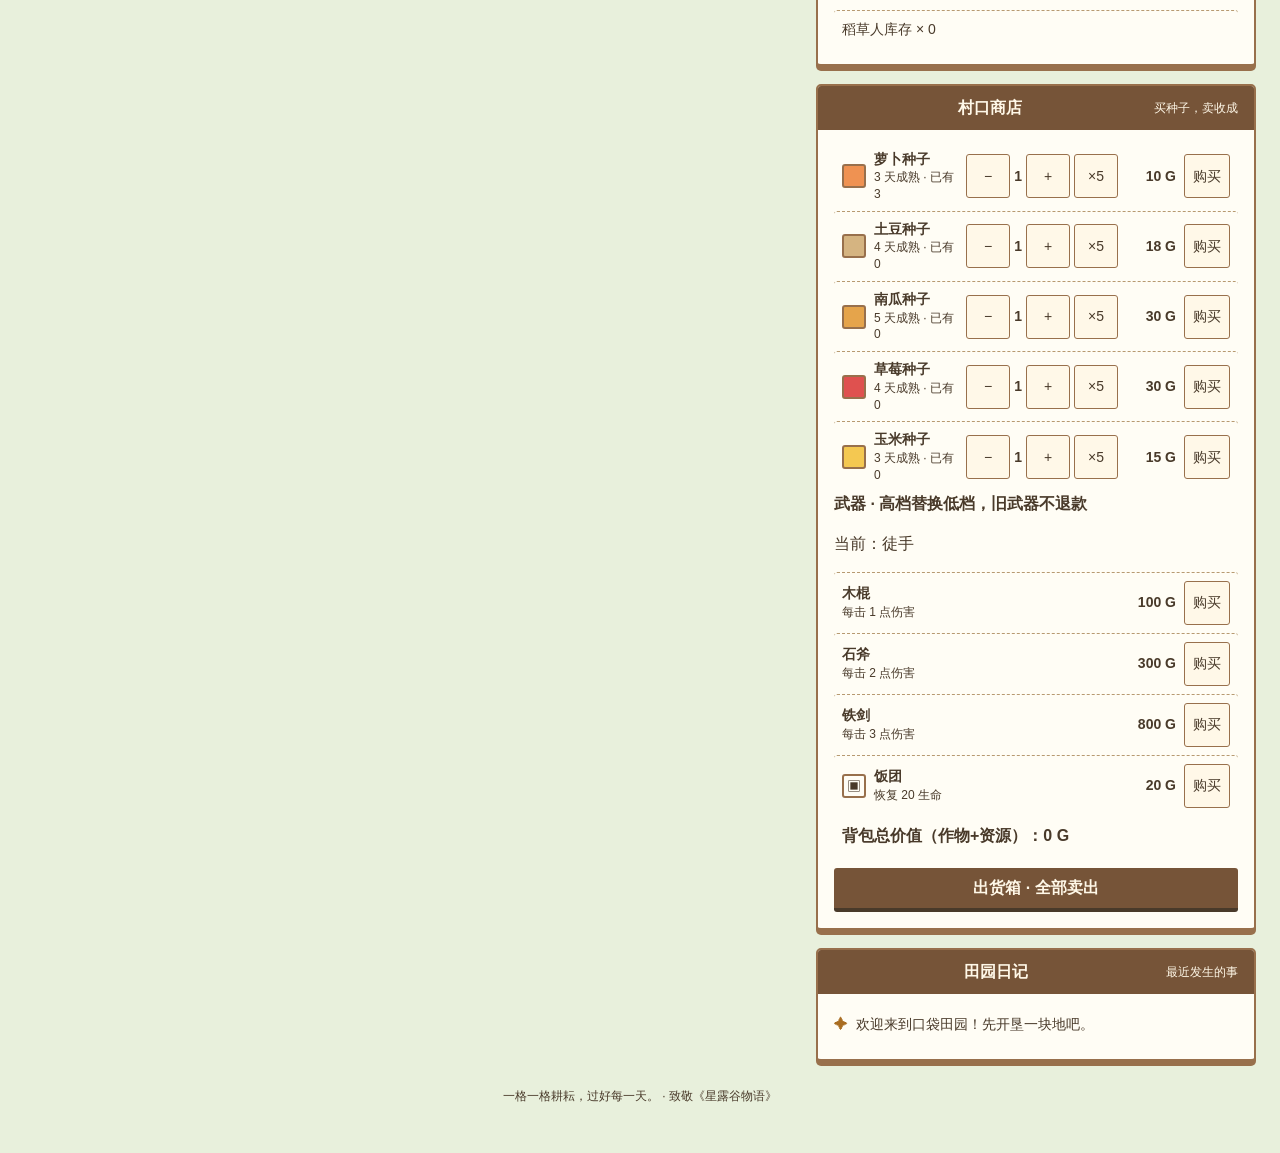
==== commit 8d8c2a77: "round 14: 文档与单文件收尾" ====
--- a/pocket-farm-standalone.html
+++ b/pocket-farm-standalone.html
@@ -17,15 +17,15 @@
   --line:#b79a71;--surface:#fffdf5;--sky:#e8f0dc;--white:#fff;
   --spring:#4c803c;--summer:#a35d20;--autumn:#86571a;--winter:#286780;
   --space-1:4px;--space-2:8px;--space-3:12px;--space-4:16px;--space-5:24px;
-  --radius-sm:8px;--radius-md:12px;--radius-pill:999px;
-  --shadow-low:0 3px 0 var(--wood-light);--shadow-high:0 8px 24px #493a2a33;
-  --shadow-active:0 0 0 2px var(--wheat),0 5px 14px var(--wheat-light);--watch-glow:#485eac;
+  --radius-sm:3px;--radius-md:5px;--radius-pill:3px;
+  --shadow-low:0 3px 0 var(--wood-light);--shadow-high:4px 6px 0 var(--wood-light);
+  --shadow-active:0 0 0 2px var(--wheat),4px 5px 0 var(--wheat-light);--watch-glow:#485eac;
   --font-body:Verdana,"Microsoft YaHei",sans-serif;--font-display:Georgia,"Microsoft YaHei",serif;
   --text-xs:12px;--text-sm:14px;--text-md:16px;--text-lg:24px;
   --motion-panel:190ms;
 }
 *{box-sizing:border-box}
-body{margin:0;background:linear-gradient(145deg,var(--sky),var(--cream-deep));color:var(--wood-dark);font:var(--text-md)/1.5 var(--font-body)}
+body{margin:0;background:var(--sky);color:var(--wood-dark);font:var(--text-md)/1.5 var(--font-body)}
 button{font:inherit;cursor:pointer;color:inherit}
 button:focus-visible,[tabindex]:focus-visible{outline:3px solid var(--wheat);outline-offset:3px}
 .page{max-width:1390px;margin:auto;padding:var(--space-5)}
@@ -41,7 +41,7 @@
 .status-group{display:flex;align-items:center;flex-wrap:wrap;gap:var(--space-3);min-width:0}
 .status-group strong{font-size:var(--text-md);color:var(--wood-dark);white-space:nowrap}
 .status-day>span:not(.season-dot){padding-left:var(--space-3);border-left:1px solid var(--line);font-size:var(--text-sm);color:var(--wood-dark)}
-.season-dot{width:14px;height:14px;border-radius:50%;background:var(--spring);box-shadow:0 0 0 2px var(--cream),0 0 0 3px var(--wood-light)}
+.season-dot{width:14px;height:14px;border-radius:2px;background:var(--spring);box-shadow:0 0 0 2px var(--cream),0 0 0 3px var(--wood-light)}
 .season-dot[data-season="夏"]{background:var(--summer)}.season-dot[data-season="秋"]{background:var(--autumn)}.season-dot[data-season="冬"]{background:var(--winter)}
 .gold-item{display:flex;align-items:center;gap:var(--space-2);white-space:nowrap}
 .coin-icon{width:20px;height:18px;border:2px solid var(--wheat);border-radius:3px 3px 8px 8px;position:relative;background:var(--wheat-light)}
@@ -57,11 +57,11 @@
 @keyframes health-pulse{50%{opacity:.5}}
 .main-grid{display:grid;grid-template-columns:minmax(0,768px) minmax(275px,1fr);gap:var(--space-5);align-items:start}
 .scene-frame{position:relative;padding:7px;background:var(--cream);border:2px solid var(--wood-light);border-bottom-width:5px;border-radius:var(--radius-md);box-shadow:var(--shadow-high);line-height:0;touch-action:none}
-.scene-frame canvas{display:block;width:100%;height:auto;image-rendering:auto;border-radius:4px;touch-action:none}
+.scene-frame canvas{display:block;width:100%;height:auto;image-rendering:pixelated;border-radius:0;touch-action:none}
 .tutorial-bubble{position:absolute;top:var(--space-4);left:50%;transform:translateX(-50%);width:max-content;max-width:85%;padding:var(--space-3) var(--space-4);border:2px solid var(--wood-light);border-radius:var(--radius-md);background:var(--cream);box-shadow:var(--shadow-high);line-height:1.5;text-align:center;font-size:var(--text-sm);font-weight:bold;pointer-events:none}
 [hidden]{display:none!important}
 .tool-panel,.side-card{background:var(--surface);border:2px solid var(--wood-light);border-bottom-width:4px;border-radius:var(--radius-md);padding:var(--space-4);margin-top:var(--space-4);box-shadow:var(--shadow-low)}
-.panel-heading{display:flex;justify-content:space-between;align-items:center;gap:var(--space-2);margin:-16px -16px 12px;padding:var(--space-2) var(--space-4);background:var(--wood-mid);border-radius:9px 9px 0 0;min-height:44px}
+.panel-heading{display:flex;justify-content:space-between;align-items:center;gap:var(--space-2);margin:-16px -16px 12px;padding:var(--space-2) var(--space-4);background:var(--wood-mid);border-radius:3px 3px 0 0;min-height:44px}
 .panel-heading h2{flex:1;text-align:center;color:var(--cream);font-size:var(--text-md)}
 .panel-heading span{font-size:var(--text-xs);color:var(--cream)}
 .tools{display:grid;grid-template-columns:repeat(3,1fr);gap:var(--space-2)}
@@ -113,12 +113,12 @@
 .use-progress{position:absolute;inset:5px;border-radius:50%;background:conic-gradient(var(--wheat) var(--use-progress),transparent var(--use-progress));mask:radial-gradient(transparent 58%,var(--wood-dark) 60%);pointer-events:none}
 .modal{position:fixed;inset:0;z-index:10;background:color-mix(in srgb,var(--wood-dark) 67%,transparent);display:grid;place-items:center;padding:var(--space-4)}
 .modal-card{width:min(590px,100%);max-height:90vh;overflow:auto;background:var(--surface);border:3px solid var(--wood-light);border-radius:var(--radius-md);padding:var(--space-4);box-shadow:var(--shadow-high)}
-.modal-heading{position:relative;display:flex;align-items:center;justify-content:center;min-height:48px;margin:-16px -16px 12px;background:var(--wood-mid);border-radius:8px 8px 0 0}
+.modal-heading{position:relative;display:flex;align-items:center;justify-content:center;min-height:48px;margin:-16px -16px 12px;background:var(--wood-mid);border-radius:3px 3px 0 0}
 .modal-heading h2{color:var(--cream);text-align:center}
-.close-button{position:absolute;right:var(--space-2);top:6px;width:36px;height:36px;border:2px solid var(--cream);border-radius:50%;background:var(--wood-dark);color:var(--cream);font-size:24px;line-height:1}
+.close-button{position:absolute;right:var(--space-2);top:6px;width:36px;height:36px;border:2px solid var(--cream);border-radius:3px;background:var(--wood-dark);color:var(--cream);font-size:24px;line-height:1}
 .modal-card p{font-size:var(--text-sm)}
 .codex-row,.order-row{display:grid;grid-template-columns:52px 1fr;align-items:center;gap:var(--space-3);border-top:1px dashed var(--line);padding:var(--space-2) 0;font-size:var(--text-sm)}
-.codex-row canvas{width:48px;height:48px;image-rendering:auto}
+.codex-row canvas{width:48px;height:48px;image-rendering:pixelated}
 .codex-row strong{display:block;font-size:var(--text-md)}
 .order-row{display:flex;justify-content:space-between}
 .tabs{display:flex;gap:var(--space-2);margin:var(--space-3) 0}
@@ -985,7 +985,7 @@
   const BEST_KEY = 'pocket-farm-best-days';
   const TILE = 48;
   const RENDER_SCALE = 2;
-  const STATIC_SCALE = 1.5;
+  const STATIC_SCALE = 2;
   const SCENE_WIDTH = 768;
   const SCENE_HEIGHT = 576;
   const FIELD_X = 0;
@@ -1008,43 +1008,45 @@
     canvas.width = width;
     canvas.height = height;
     sceneContext.scale(width / SCENE_WIDTH, height / SCENE_HEIGHT);
-    sceneContext.imageSmoothingEnabled = true;
-    staticContext.imageSmoothingEnabled = true;
+    sceneContext.imageSmoothingEnabled = false;
+    staticContext.imageSmoothingEnabled = false;
     staticKey = '';
   }
   resizeCanvas();
   staticCanvas.width = Math.round(WORLD_WIDTH * STATIC_SCALE);
   staticCanvas.height = Math.round(WORLD_HEIGHT * STATIC_SCALE);
   staticContext.scale(STATIC_SCALE, STATIC_SCALE);
+  staticContext.imageSmoothingEnabled = false;
   window.addEventListener('resize', resizeCanvas);
 
   const palette = {
-    '春': { grass: '#8eb76b', grassDark: '#75a05d', light: '#b9ce80', sky: '#d7e4b2' },
-    '夏': { grass: '#74ad63', grassDark: '#5d9857', light: '#a8c66a', sky: '#c5dfad' },
-    '秋': { grass: '#b2aa67', grassDark: '#969658', light: '#d1bf77', sky: '#e7d4aa' },
-    '冬': { grass: '#aac1b8', grassDark: '#8aada8', light: '#d8dfd0', sky: '#dfe9e1' }
+    '春': { grass: '#8eb76b', grassDark: '#75a05d', grassDeep: '#4f7f4b', grassMid: '#a7c96e', light: '#b9ce80', sky: '#d7e4b2' },
+    '夏': { grass: '#74ad63', grassDark: '#5d9857', grassDeep: '#315d47', grassMid: '#8ebd68', light: '#a8c66a', sky: '#c5dfad' },
+    '秋': { grass: '#b2aa67', grassDark: '#969658', grassDeep: '#667b50', grassMid: '#c2ad62', light: '#d1bf77', sky: '#e7d4aa' },
+    '冬': { grass: '#aac1b8', grassDark: '#8aada8', grassDeep: '#68777d', grassMid: '#c2d2c7', light: '#d8dfd0', sky: '#dfe9e1' }
   };
   const cropColors = { carrot: '#ef9252', potato: '#d5b481', pumpkin: '#e5a44b', strawberry: '#df514f', corn: '#f4c851' };
   const icons = { hoe: '⚒', seed: '✿', scythe: '☷', gather: '🧺', rod: '🎣', build: '▥' };
   const UI_COLORS = { focus: '#a96d21', danger: '#a3372b' };
   const WORLD_COLORS = {
-    water: '#6aaeb7', waterLight: '#a8d6c9', waterDeep: '#4c8fa4', waterGlint: '#d5f0df',
+    water: '#67b6b8', waterLight: '#98d7cf', waterDeep: '#2f7088', waterMid: '#3e91a4', waterGlint: '#d7f0d9',
     sand: '#c7ad75', sandDark: '#9d8158', path: '#b9a276', pathLight: '#d3c09a', pathDark: '#8d7655', gravel: '#9e8968',
     soil: '#8a6249', soilPlanted: '#78543f', furrow: '#684733', furrowLight: '#bb8e65', soilSpeck: '#af805c',
     bark: '#795d45', barkLight: '#a47b54', barkDark: '#5c4030', rootSoil: '#816547',
     wood: '#806447', woodLight: '#d9ba7f', woodDark: '#654d39', woodGrain: '#9d754f',
     wall: '#dfbf86', wallShade: '#cba873', window: '#ffe0a1', windowGlow: '#fff0bd', door: '#785b45', metal: '#d5ddd5',
-    roofHome: '#a26d4c', roofRidge: '#d18b5d', roofBlue: '#657f91', roofRed: '#a75d4f', roofMoss: '#667b50',
+    roofHome: '#be6846', roofRidge: '#edae70', roofShade: '#713e34', roofMid: '#9d503c', roofLight: '#da8956', roofBlue: '#657f91', roofRed: '#a75d4f', roofMoss: '#667b50',
     plaza: '#c9af80', plazaLight: '#e9d5a9', plazaEdge: '#a98d67', shadow: '#293c3655',
     springFlower: '#f5c4cf', springFlowerLight: '#fff0e6', summerFlower: '#f0ce58', summerFlowerLight: '#fff4bd',
     autumnLeaf: '#d9783f', autumnLeafLight: '#edb34f', frost: '#edf5ed', frostShade: '#cedfd9',
-    leafGreen: '#699a50', leafLight: '#a6c66d', dust: '#b58a62', star: '#ffe58a',
+    leafGreen: '#4f7f4b', leafLight: '#a7c96e', leafDeep: '#315d47', leafMid: '#74a75a', leafSun: '#d8dd8b', dust: '#b58a62', star: '#ffe58a',
     hutBlue: '#708baf', hutRed: '#bc745a', hutGreen: '#617c55', whiteFlash: '#fffdf5', cloudShadow: '#3d5b5528',
     springMid: '#d391a7', summerMid: '#4b8c50', autumnMid: '#c99d50',
     springTop: '#f2bdc5', summerTop: '#78b263', autumnTop: '#edce72', capeLight: '#503344', capeDark: '#422c3d',
     skin: '#e8ae7a', skinLight: '#edb881', ink: '#3c4540', hat: '#ccaa68', hatBrim: '#b48b56', hatBand: '#795a3d',
     denim: '#557f9a', denimDark: '#315c73', denimLight: '#739fb2', shirt: '#426f82', pants: '#775c4b', shoes: '#45423f',
-    beard: '#ece1ba', scarf: '#836159', hunterHat: '#4b593a', bandit: '#713c49', banditMask: '#342b48', banditEdge: '#8793b1'
+    beard: '#ece1ba', scarf: '#836159', hunterHat: '#4b593a', bandit: '#713c49', banditMask: '#342b48', banditEdge: '#8793b1',
+    stoneDark: '#68777d', stoneMid: '#89969a', stoneLight: '#aeb1a6', stump: '#8a6040', stumpLight: '#c79a62', berry: '#c94646'
   };
   const keys = ['hoe', 'seed', 'scythe', 'gather', 'rod', 'build'];
   let state = load() || F.createGame();
@@ -1321,20 +1323,125 @@
   }
 
   function shadow(x, y, rx, ry) {
-    ctx.beginPath();
-    ctx.ellipse(Math.round(x + 3), Math.round(y + 3), rx, ry, 0, 0, Math.PI * 2);
-    ctx.fillStyle = WORLD_COLORS.shadow;
-    ctx.fill();
+    box(x - rx + 3, y - ry + 3, rx * 2, ry * 2, WORLD_COLORS.shadow);
+    box(x - rx + 5, y - ry + 1, rx * 2 - 4, 2, WORLD_COLORS.shadow);
   }
 
   function pixelLine(x1, y1, x2, y2, color, size = 1) {
-    ctx.beginPath();
-    ctx.moveTo(x1, y1);
-    ctx.lineTo(x2, y2);
-    ctx.strokeStyle = color;
-    ctx.lineWidth = size / RENDER_SCALE;
-    ctx.lineCap = 'round';
-    ctx.stroke();
+    const dx = x2 - x1, dy = y2 - y1;
+    const steps = Math.max(Math.abs(dx), Math.abs(dy));
+    const width = Math.max(1, Math.round(size));
+    if (!steps) { box(x1, y1, width, width, color); return; }
+    for (let i = 0; i <= steps; i++) box(x1 + dx * i / steps, y1 + dy * i / steps, width, width, color);
+  }
+
+  function drawGrassTile(px, py, x, y, terrain, p) {
+    const base = terrain === 'residential' ? p.light : p.grass;
+    box(px, py, TILE, TILE, base);
+    const variant = Math.floor(hash(x, y, 18) * 3);
+    const patches = [
+      [[5, 7, 10, 4], [31, 30, 12, 5], [17, 39, 8, 3]],
+      [[28, 6, 13, 5], [6, 25, 9, 6], [24, 40, 11, 3]],
+      [[9, 10, 8, 5], [25, 21, 15, 6], [4, 39, 12, 3]]
+    ][variant];
+    patches.forEach((patch, i) => {
+      const [dx, dy, width, height] = patch;
+      box(px + dx, py + dy, width, height, i === 1 ? p.grassMid : p.grassDark);
+      box(px + dx + 2, py + dy, Math.max(2, width - 5), 2, i ? base : p.light);
+    });
+    const clusterCount = 2 + Math.floor(hash(x, y, 140) * 3);
+    for (let i = 0; i < clusterCount; i++) {
+      const gx = px + 6 + Math.floor(hash(x, y, 141 + i) * 35);
+      const gy = py + 13 + Math.floor(hash(x, y, 145 + i) * 27);
+      pixelLine(gx, gy + 5, gx - 3, gy + variant % 2, p.grassDeep);
+      pixelLine(gx + 1, gy + 5, gx + 1, gy - 2, p.grassDark);
+      pixelLine(gx + 3, gy + 5, gx + 5, gy + 1, p.grassMid);
+      if (i % 2) box(gx - 1, gy + 5, 5, 2, p.grassDeep);
+    }
+    if (hash(x, y, 153) > 0.66) {
+      const sx = px + 8 + Math.floor(hash(x, y, 154) * 30);
+      const sy = py + 9 + Math.floor(hash(x, y, 155) * 29);
+      box(sx, sy + 2, 6, 3, WORLD_COLORS.plazaEdge);
+      box(sx + 1, sy, 4, 3, WORLD_COLORS.plazaLight);
+    }
+    const season = F.season(state);
+    if (hash(x, y, 150) > 0.6) {
+      const fx = px + 7 + Math.floor(hash(x, y, 151) * 33), fy = py + 7 + Math.floor(hash(x, y, 152) * 32);
+      const accents = season === '春' ? [WORLD_COLORS.springFlower, WORLD_COLORS.springFlowerLight] : season === '夏' ? [WORLD_COLORS.summerFlower, WORLD_COLORS.summerFlowerLight] : season === '秋' ? [WORLD_COLORS.autumnLeaf, WORLD_COLORS.autumnLeafLight] : [WORLD_COLORS.frost, WORLD_COLORS.frostShade];
+      box(fx - 2, fy, 2, 2, accents[0]); box(fx + 2, fy + 1, 2, 2, accents[1]); box(fx, fy + 2, 2, 2, accents[0]);
+    }
+  }
+
+  function drawPathTile(px, py, x, y) {
+    box(px, py, TILE, TILE, WORLD_COLORS.path);
+    const bite = 2 + Math.floor(hash(x, y, 116) * 4);
+    for (let i = 0; i < 4; i++) {
+      const offset = 4 + Math.floor(hash(x, y, 117 + i) * 35);
+      box(px, py + offset, bite + i % 2, 3, i % 2 ? WORLD_COLORS.pathDark : WORLD_COLORS.gravel);
+      box(px + TILE - bite - (i + 1) % 2, py + (offset + 17) % 42, bite + (i + 1) % 2, 3, i % 2 ? WORLD_COLORS.gravel : WORLD_COLORS.pathDark);
+    }
+    box(px + 9, py + 7 + Math.floor(hash(x, y, 121) * 7), 25 + Math.floor(hash(x, y, 122) * 6), 3, WORLD_COLORS.pathLight);
+    box(px + 14, py + 31 + Math.floor(hash(x, y, 123) * 5), 20, 2, WORLD_COLORS.pathDark);
+    for (let i = 0; i < 8; i++) {
+      const gx = px + 7 + Math.floor(hash(x, y, 124 + i) * 34);
+      const gy = py + 5 + Math.floor(hash(x, y, 134 + i) * 38);
+      box(gx, gy, 1 + i % 3, i % 2 + 1, i % 3 ? WORLD_COLORS.gravel : WORLD_COLORS.pathLight);
+    }
+    if ((x + y) % 3 === 0) {
+      const sx = px + 14 + Math.floor(hash(x, y, 146) * 10), sy = py + 18 + Math.floor(hash(x, y, 147) * 10);
+      box(sx, sy + 2, 14, 6, WORLD_COLORS.plazaEdge);
+      box(sx + 2, sy, 10, 5, WORLD_COLORS.plazaLight);
+      box(sx + 3, sy + 1, 6, 2, WORLD_COLORS.wallShade);
+    }
+  }
+
+  function drawPondTile(px, py, x, y, pond) {
+    const edgeLeft = x === pond.left, edgeRight = x === pond.right;
+    const edgeTop = y === pond.top, edgeBottom = y === pond.bottom;
+    box(px, py, TILE, TILE, WORLD_COLORS.waterDeep);
+    box(px + 3, py + 3, 42, 42, WORLD_COLORS.waterMid);
+    if (edgeLeft) { box(px, py, 8, TILE, WORLD_COLORS.waterLight); box(px + 7, py + 2, 4, 44, WORLD_COLORS.water); }
+    if (edgeRight) { box(px + 40, py, 8, TILE, WORLD_COLORS.waterLight); box(px + 37, py + 2, 4, 44, WORLD_COLORS.water); }
+    if (edgeTop) { box(px, py, TILE, 8, WORLD_COLORS.waterLight); box(px + 2, py + 7, 44, 4, WORLD_COLORS.water); }
+    if (edgeBottom) { box(px, py + 40, TILE, 8, WORLD_COLORS.waterLight); box(px + 2, py + 37, 44, 4, WORLD_COLORS.water); }
+    for (let i = 0; i < 5; i++) {
+      const wx = px + 5 + Math.floor(hash(x, y, 101 + i) * 34);
+      const wy = py + 8 + Math.floor(hash(x, y, 111 + i) * 30);
+      const width = 4 + i % 3 * 3;
+      box(wx, wy, width, i % 2 + 1, i % 2 ? WORLD_COLORS.water : WORLD_COLORS.waterLight);
+      if (i === 1 || i === 4) box(wx + 2, wy - 2, Math.max(2, width - 4), 1, WORLD_COLORS.waterGlint);
+    }
+    // 荷叶只占水面小部分，不改变或遮挡钓点交互语义。
+    if (hash(x, y, 178) > 0.78 && !F.RESOURCE_NODES.some(node => node.kind === 'fish' && node.x === x && node.y === y)) {
+      const lx = px + 10 + Math.floor(hash(x, y, 179) * 22), ly = py + 15 + Math.floor(hash(x, y, 180) * 17);
+      box(lx + 2, ly, 10, 2, WORLD_COLORS.leafLight);
+      box(lx, ly + 2, 14, 6, WORLD_COLORS.leafGreen);
+      box(lx + 7, ly + 2, 3, 4, WORLD_COLORS.waterMid);
+      if ((x + y) % 2) { box(lx + 4, ly - 3, 2, 3, WORLD_COLORS.springFlower); box(lx + 2, ly - 2, 6, 2, WORLD_COLORS.springFlowerLight); }
+    }
+  }
+
+  function drawShoreTile(px, py, x, y, pond) {
+    const west = x === pond.left - 1, east = x === pond.right + 1;
+    const north = y === pond.top - 1, south = y === pond.bottom + 1;
+    if (west) { box(px + 38, py + 3, 10, 42, WORLD_COLORS.sand); box(px + 43, py + 5, 5, 38, WORLD_COLORS.sandDark); }
+    if (east) { box(px, py + 3, 10, 42, WORLD_COLORS.sand); box(px, py + 5, 5, 38, WORLD_COLORS.sandDark); }
+    if (north) { box(px + 3, py + 38, 42, 10, WORLD_COLORS.sand); box(px + 5, py + 43, 38, 5, WORLD_COLORS.sandDark); }
+    if (south) { box(px + 3, py, 42, 10, WORLD_COLORS.sand); box(px + 5, py, 38, 5, WORLD_COLORS.sandDark); }
+    const horizontal = north || south;
+    for (let i = 0; i < 2; i++) {
+      const sx = px + (horizontal ? 9 + i * 21 : west ? 36 : 3);
+      const sy = py + (horizontal ? north ? 35 : 5 : 10 + i * 22);
+      box(sx, sy + 2, horizontal ? 10 : 7, horizontal ? 5 : 9, WORLD_COLORS.stoneDark);
+      box(sx + 2, sy, horizontal ? 7 : 5, horizontal ? 4 : 6, WORLD_COLORS.stoneLight);
+    }
+    const reeds = 2 + Math.floor(hash(x, y, 160) * 2);
+    for (let i = 0; i < reeds; i++) {
+      const rx = horizontal ? px + 12 + i * 13 : px + (west ? 39 : 7);
+      const ry = horizontal ? py + (north ? 42 : 8) : py + 17 + i * 8;
+      pixelLine(rx, ry, rx + (i % 2 ? 2 : -2), ry - 12, WORLD_COLORS.leafGreen);
+      box(rx + (i % 2 ? 1 : -3), ry - 15, 4, 5, WORLD_COLORS.autumnLeafLight);
+    }
   }
 
   function drawBackground() {
@@ -1345,55 +1452,16 @@
       const px = FIELD_X + x * TILE, py = FIELD_Y + y * TILE;
       const terrain = F.terrainAt(x, y);
       if (terrain === 'pond') {
-        box(px, py, TILE, TILE, WORLD_COLORS.water);
-        for (let i = 0; i < 5; i++) {
-          const wx = px + 3 + Math.floor(hash(x, y, 101 + i) * 38);
-          const wy = py + 5 + Math.floor(hash(x, y, 111 + i) * 34);
-          box(wx, wy, 5 + i % 3 * 3, 2, i % 2 ? WORLD_COLORS.waterDeep : WORLD_COLORS.waterLight);
-        }
+        drawPondTile(px, py, x, y, L.pond);
       } else if (terrain === 'path' || x === L.gate.x && y >= L.farm.bottom - 1) {
-        box(px, py, TILE, TILE, WORLD_COLORS.path);
-        box(px + 4, py + 8, TILE - 8, 2, WORLD_COLORS.pathLight);
-        pixelLine(px + 1, py + 1, px + 1, py + 47, WORLD_COLORS.pathDark);
-        pixelLine(px + 46, py + 1, px + 46, py + 47, WORLD_COLORS.pathDark);
-        for (let i = 0; i < 7; i++) box(px + 5 + Math.floor(hash(x, y, 120 + i) * 36), py + 5 + Math.floor(hash(x, y, 130 + i) * 38), 2 + i % 2, 2, i % 3 ? WORLD_COLORS.gravel : WORLD_COLORS.pathLight);
+        drawPathTile(px, py, x, y);
       } else {
-        box(px, py, TILE, TILE, terrain === 'residential' ? p.light : p.grass);
-        for (let i = 0; i < 50; i++) {
-          const gx = px + 4 + Math.floor(hash(x, y, 20 + i) * 39);
-          const gy = py + 5 + Math.floor(hash(x, y, 30 + i) * 38);
-          const dotColor = i % 5 ? p.grassDark : p.grass;
-          if (i % 2) box(gx, gy, i % 3 ? 2 : 1, 2 + i % 2, dotColor);
-          else { ctx.beginPath(); ctx.arc(gx, gy, i % 4 ? 0.8 : 1.2, 0, Math.PI * 2); ctx.fillStyle = dotColor; ctx.fill(); }
-        }
-        const clusters = Math.floor(hash(x, y, 140) * 3);
-        for (let i = 0; i < clusters; i++) {
-          const gx = px + 7 + Math.floor(hash(x, y, 141 + i) * 32);
-          const gy = py + 13 + Math.floor(hash(x, y, 145 + i) * 25);
-          pixelLine(gx, gy + 5, gx - 3, gy, p.grassDark, 0.7);
-          pixelLine(gx + 1, gy + 5, gx + 1, gy - 2, p.grassDark, 0.7);
-          pixelLine(gx + 2, gy + 5, gx + 5, gy + 1, p.light, 0.7);
-        }
-        const season = F.season(state);
-        if (hash(x, y, 150) > 0.58) {
-          const fx = px + 7 + Math.floor(hash(x, y, 151) * 33), fy = py + 7 + Math.floor(hash(x, y, 152) * 32);
-          const accents = season === '春' ? [WORLD_COLORS.springFlower, WORLD_COLORS.springFlowerLight] : season === '夏' ? [WORLD_COLORS.summerFlower, WORLD_COLORS.summerFlowerLight] : season === '秋' ? [WORLD_COLORS.autumnLeaf, WORLD_COLORS.autumnLeafLight] : [WORLD_COLORS.frost, WORLD_COLORS.frostShade];
-          box(fx - 2, fy, 2, 2, accents[0]); box(fx + 2, fy + 1, 2, 2, accents[1]); box(fx, fy + 2, 2, 2, accents[0]);
-        }
-      }
-      if (terrain === 'tree') { drawTreeTrunk(px + 4, py - 8); drawTreeCanopy(px + 4, py - 8, hash(x, y, 165) * 900); }
+        drawGrassTile(px, py, x, y, terrain, p);
+      }
+      if (terrain === 'tree') drawTree(px + 4, py - 8, x, y);
       const shore = (x === L.pond.left - 1 || x === L.pond.right + 1) && y >= L.pond.top && y <= L.pond.bottom ||
         (y === L.pond.top - 1 || y === L.pond.bottom + 1) && x >= L.pond.left && x <= L.pond.right;
-      if (shore) {
-        box(px + 28, py + 7, 15, 34, WORLD_COLORS.sand);
-        box(px + 40, py + 7, 3, 34, WORLD_COLORS.sandDark);
-        const reeds = 3 + Math.floor(hash(x, y, 160) * 3);
-        for (let i = 0; i < reeds; i++) {
-          const rx = px + 25 + i * 4;
-          pixelLine(rx, py + 40, rx + (i % 2 ? 2 : -2), py + 15 + i % 3 * 3, WORLD_COLORS.leafGreen, 1.2);
-          box(rx - 2 + (i % 2 ? 2 : -2), py + 12 + i % 3 * 3, 4, 6, WORLD_COLORS.autumnLeafLight);
-        }
-      }
+      if (shore) drawShoreTile(px, py, x, y, L.pond);
     }
     // 村口道路向画面南侧继续，村牌仅作装饰。
     box(L.gate.x * TILE + 5, L.gate.y * TILE, TILE - 10, TILE, WORLD_COLORS.path);
@@ -1415,9 +1483,12 @@
     for (let cloud = 0; cloud < 3; cloud++) {
       const cloudX = (((now + cloud * 2700) % 10500) / 10500) * (WORLD_WIDTH + 280) - 190;
       const cloudY = 170 + cloud * 155;
-      ctx.fillStyle = WORLD_COLORS.cloudShadow;
       if (cloudX + 220 >= camera.x && cloudX - 90 <= camera.x + SCENE_WIDTH && cloudY + 30 >= camera.y && cloudY - 30 <= camera.y + SCENE_HEIGHT)
-        for (let puff = 0; puff < 4; puff++) { ctx.beginPath(); ctx.ellipse(cloudX + puff * 38, cloudY + (puff % 2) * 8, 74 - puff * 5, 19, -0.12, 0, Math.PI * 2); ctx.fill(); }
+        for (let puff = 0; puff < 4; puff++) {
+          const width = 110 - puff * 8, puffX = cloudX + puff * 38, puffY = cloudY + (puff % 2) * 8;
+          box(puffX - width / 2 + 8, puffY - 16, width - 16, 32, WORLD_COLORS.cloudShadow);
+          box(puffX - width / 2, puffY - 9, width, 18, WORLD_COLORS.cloudShadow);
+        }
     }
     const season = F.season(state);
     if (season !== '冬') for (let i = 0; i < 2; i++) {
@@ -1433,33 +1504,52 @@
     }
   }
 
-  function drawTreeTrunk(x, y) {
+  function drawTreeTrunk(x, y, narrow = false) {
     shadow(x + 21, y + 55, 22, 6);
     box(x + 11, y + 52, 22, 7, WORLD_COLORS.rootSoil);
-    box(x + 15, y + 20, 9, 38, WORLD_COLORS.bark);
-    box(x + 16, y + 27, 3, 25, WORLD_COLORS.barkLight); box(x + 22, y + 34, 3, 19, WORLD_COLORS.barkDark);
-    box(x + 8, y + 26, 24, 4, WORLD_COLORS.bark);
+    box(x + (narrow ? 17 : 15), y + 20, narrow ? 7 : 10, 38, WORLD_COLORS.bark);
+    box(x + 16, y + 27, 3, 25, WORLD_COLORS.barkLight); box(x + 23, y + 34, 3, 19, WORLD_COLORS.barkDark);
+    if (!narrow) box(x + 8, y + 26, 24, 4, WORLD_COLORS.bark);
+    for (let i = 0; i < 3; i++) box(x + 18 + i % 2 * 4, y + 31 + i * 8, 2, 5, i % 2 ? WORLD_COLORS.barkDark : WORLD_COLORS.barkLight);
     pixelLine(x + 14, y + 55, x + 8, y + 59, WORLD_COLORS.barkDark); pixelLine(x + 24, y + 54, x + 31, y + 59, WORLD_COLORS.barkDark);
   }
 
-  function drawTreeCanopy(x, y, now) {
+  function treeColors() {
     const season = F.season(state);
-    const sway = Math.round(Math.sin(now / 840 + x * 0.21) * 1);
-    if (season === '冬') {
-      box(x + 3 + sway, y + 24, 15, 3, '#eef5ec');
-      box(x + 23 + sway, y + 20, 15, 3, '#eef5ec');
-    } else {
-      const color = { '春': '#e7a5b1', '夏': '#5e9d58', '秋': '#dfbd62' }[season];
-      const dark = { '春': '#b98099', '夏': '#397749', '秋': '#aa8748' }[season];
-      const mid = { '春': WORLD_COLORS.springMid, '夏': WORLD_COLORS.summerMid, '秋': WORLD_COLORS.autumnMid }[season];
-      const light = { '春': WORLD_COLORS.springTop, '夏': WORLD_COLORS.summerTop, '秋': WORLD_COLORS.autumnTop }[season];
-      box(x + 4 + sway, y + 8, 32, 28, dark);
-      box(x + 11 + sway, y, 19, 40, dark);
-      box(x + 7 + sway, y + 5, 22, 15, mid);
-      box(x + 17 + sway, y + 18, 19, 12, color);
-      box(x + 4 + sway, y + 22, 14, 10, color);
-      box(x + 11 + sway, y + 4, 8, 5, light); box(x + 24 + sway, y + 15, 8, 5, light);
-    }
+    if (season === '冬') return [WORLD_COLORS.stoneDark, WORLD_COLORS.frostShade, WORLD_COLORS.frost, WORLD_COLORS.whiteFlash];
+    return {
+      '春': [WORLD_COLORS.leafDeep, WORLD_COLORS.leafGreen, WORLD_COLORS.leafLight, WORLD_COLORS.springFlowerLight],
+      '夏': [WORLD_COLORS.leafDeep, WORLD_COLORS.summerMid, WORLD_COLORS.summerTop, WORLD_COLORS.leafSun],
+      '秋': [WORLD_COLORS.woodDark, WORLD_COLORS.autumnLeaf, WORLD_COLORS.autumnMid, WORLD_COLORS.autumnTop]
+    }[season];
+  }
+
+  function drawTree(x, y, gridX, gridY) {
+    const pine = hash(gridX, gridY, 165) < 0.35;
+    const colors = treeColors();
+    drawTreeTrunk(x, y, pine);
+    if (pine) {
+      for (let tier = 0; tier < 4; tier++) {
+        const width = 17 + tier * 7, left = x + 21 - Math.floor(width / 2) + (tier % 2 ? 2 : -1), top = y - 3 + tier * 10;
+        box(left + 5, top, width - 10, 6, colors[2]);
+        box(left + 2, top + 5, width - 4, 7, colors[1]);
+        box(left, top + 10, width, 5, colors[0]);
+        box(left + 4, top + 9, 6, 2, colors[3]);
+        box(left + width - 9, top + 12, 5, 2, colors[1]);
+      }
+      return;
+    }
+    const clusters = [[5, 10, 18, 16], [17, 1, 19, 18], [27, 12, 16, 18], [10, 23, 18, 14], [24, 26, 15, 11]];
+    clusters.forEach((cluster, i) => {
+      const [dx, dy, width, height] = cluster;
+      box(x + dx, y + dy, width, height, colors[i % 2]);
+      box(x + dx + 3, y + dy - 3, width - 7, 6, colors[2]);
+      box(x + dx + width - 6, y + dy + 5, 5, height - 7, colors[0]);
+      if (i < 3) box(x + dx + 4, y + dy + 2, 5, 3, colors[3]);
+    });
+    // 少量透光缺口打断圆球轮廓，位置由格坐标稳定决定。
+    const gap = Math.floor(hash(gridX, gridY, 168) * 3);
+    box(x + 13 + gap * 8, y + 20 + gap * 3, 4, 4, palette[F.season(state)].grass);
   }
 
   function drawPondRipples(now, visible) {
@@ -1469,8 +1559,10 @@
       const py = (L.top + 1 + i % 2) * TILE;
       const age = (now + i * 400) % 1200 / 1200;
       ctx.globalAlpha = 1 - age;
-      ctx.beginPath(); ctx.ellipse(px, py, 3 + age * 16, 2 + age * 7, 0, 0, Math.PI * 2);
-      ctx.strokeStyle = '#e7f4e4'; ctx.lineWidth = 1; ctx.stroke();
+      const width = 5 + Math.floor(age * 17), half = Math.floor(width / 2);
+      pixelLine(px - half, py, px - 3, py, WORLD_COLORS.waterGlint);
+      pixelLine(px + 3, py, px + half, py, WORLD_COLORS.waterGlint);
+      if (width > 12) { pixelLine(px - half + 3, py - 2, px - 1, py - 2, WORLD_COLORS.waterLight); pixelLine(px + 1, py - 2, px + half - 3, py - 2, WORLD_COLORS.waterLight); }
     }
     for (let y = Math.max(L.top, visible.top); y <= Math.min(L.bottom, visible.bottom); y++) for (let x = Math.max(L.left, visible.left); x <= Math.min(L.right, visible.right); x++) if (hash(x, y, 170) > 0.28) {
       const phase = (Math.sin(now / 720 + hash(x, y, 171) * 8) + 1) / 2;
@@ -1488,19 +1580,22 @@
       const x = node.x * TILE, y = node.y * TILE;
       if (node.kind === 'tree') {
         if (status.charges) {
-          box(x + 12, y + 37, 18, 5, '#8a6040'); box(x + 18, y + 32, 18, 5, '#a5794f');
-        } else { box(x + 14, y + 33, 21, 10, '#8a6040'); box(x + 18, y + 32, 13, 3, '#c79a62'); ctx.beginPath(); ctx.ellipse(x + 24, y + 35, 5, 2, 0, 0, Math.PI * 2); ctx.strokeStyle = WORLD_COLORS.woodGrain; ctx.stroke(); }
+          box(x + 12, y + 37, 18, 5, WORLD_COLORS.stump); box(x + 18, y + 32, 18, 5, WORLD_COLORS.barkLight);
+          box(x + 14, y + 36, 14, 2, WORLD_COLORS.woodLight); box(x + 28, y + 31, 7, 2, WORLD_COLORS.woodLight);
+        } else { box(x + 14, y + 33, 21, 10, WORLD_COLORS.stump); box(x + 18, y + 32, 13, 3, WORLD_COLORS.stumpLight); box(x + 19, y + 34, 11, 2, WORLD_COLORS.woodGrain); box(x + 23, y + 36, 5, 2, WORLD_COLORS.barkDark); }
       } else if (node.kind === 'berry') {
-        pixelLine(x + 13, y + 40, x + 25, y + 18, '#654b35', 3); pixelLine(x + 34, y + 40, x + 25, y + 18, '#654b35', 3);
-        if (status.charges) { box(x + 9, y + 19, 31, 22, '#4f874f'); box(x + 15, y + 13, 21, 27, '#6aa45d'); box(x + 12, y + 16, 9, 8, WORLD_COLORS.leafLight); box(x + 28, y + 18, 9, 7, WORLD_COLORS.leafGreen); }
-        for (let i = 0; i < status.charges; i++) { ctx.fillStyle = '#c94646'; ctx.beginPath(); ctx.arc(x + 19 + i * 11, y + 24 + i * 5, 3, 0, Math.PI * 2); ctx.fill(); }
+        pixelLine(x + 13, y + 40, x + 25, y + 18, WORLD_COLORS.woodDark, 3); pixelLine(x + 34, y + 40, x + 25, y + 18, WORLD_COLORS.woodDark, 3);
+        if (status.charges) { box(x + 9, y + 20, 31, 21, WORLD_COLORS.leafDeep); box(x + 13, y + 16, 24, 22, WORLD_COLORS.leafGreen); box(x + 12, y + 16, 9, 8, WORLD_COLORS.leafLight); box(x + 28, y + 18, 9, 7, WORLD_COLORS.leafMid); }
+        for (let i = 0; i < status.charges; i++) { box(x + 17 + i * 11, y + 22 + i * 5, 6, 6, WORLD_COLORS.berry); box(x + 18 + i * 11, y + 22 + i * 5, 3, 2, WORLD_COLORS.springFlowerLight); }
       } else if (node.kind === 'stone') {
-        if (status.charges) { box(x + 8, y + 24, 33, 17, '#7f8985'); box(x + 14, y + 18, 21, 8, '#aab1aa'); box(x + 16, y + 20, 13, 3, WORLD_COLORS.whiteFlash); }
-        else { box(x + 11, y + 37, 9, 4, '#838b86'); box(x + 27, y + 34, 12, 6, '#9aa19c'); }
+        if (status.charges) { box(x + 8, y + 25, 33, 16, WORLD_COLORS.stoneDark); box(x + 12, y + 20, 25, 16, WORLD_COLORS.stoneMid); box(x + 16, y + 18, 17, 8, WORLD_COLORS.stoneLight); box(x + 17, y + 19, 12, 3, WORLD_COLORS.whiteFlash); }
+        else { box(x + 11, y + 37, 9, 4, WORLD_COLORS.stoneDark); box(x + 27, y + 34, 12, 6, WORLD_COLORS.stoneMid); box(x + 29, y + 34, 7, 2, WORLD_COLORS.stoneLight); }
       } else {
         const age = now % 1100 / 1100; ctx.globalAlpha = status.charges ? 0.85 : 0.2;
-        ctx.beginPath(); ctx.ellipse(x + 24, y + 25, 5 + age * 16, 2 + age * 7, 0, 0, Math.PI * 2); ctx.strokeStyle = '#e7f4e4'; ctx.stroke();
-        if (status.charges) { box(x + 22, y + 18, 4, 8, '#f4eee2'); box(x + 22, y + 17, 4, 4, '#d94e49'); }
+        const width = 6 + Math.floor(age * 16);
+        pixelLine(x + 24 - width, y + 25, x + 20, y + 25, WORLD_COLORS.waterGlint);
+        pixelLine(x + 28, y + 25, x + 24 + width, y + 25, WORLD_COLORS.waterGlint);
+        if (status.charges) { box(x + 22, y + 18, 4, 8, WORLD_COLORS.springFlowerLight); box(x + 22, y + 17, 4, 4, WORLD_COLORS.berry); }
         ctx.globalAlpha = 1;
       }
     }
@@ -1508,21 +1603,60 @@
 
   function drawHouseCell(cell, name, roof = WORLD_COLORS.roofHome, prop = 'flowers') {
     const x = cell.x * TILE, y = cell.y * TILE;
-    shadow(x + 24, y + 43, 23, 5);
-    box(x + 4, y + 15, 40, 29, WORLD_COLORS.wall);
-    for (let i = 0; i < 5; i++) pixelLine(x + 7 + i * 8, y + 17, x + 7 + i * 8, y + 42, WORLD_COLORS.wallShade, 0.5);
-    box(x + 1, y + 10, 46, 10, WORLD_COLORS.barkDark);
-    box(x + 7, y + 5, 34, 9, roof);
-    for (let i = 0; i < 4; i++) pixelLine(x + 8, y + 7 + i * 2, x + 40, y + 7 + i * 2, i % 2 ? WORLD_COLORS.roofRidge : WORLD_COLORS.barkDark, 0.5);
-    box(x + 8, y + 4, 32, 2, WORLD_COLORS.roofRidge);
-    box(x + 17, y + 27, 14, 17, WORLD_COLORS.door); box(x + 28, y + 34, 2, 2, WORLD_COLORS.metal);
-    box(x + 6, y + 24, 10, 10, WORLD_COLORS.woodDark); box(x + 8, y + 26, 6, 6, WORLD_COLORS.window); box(x + 9, y + 27, 2, 2, WORLD_COLORS.windowGlow);
-    box(x + 14, y + 43, 21, 4, WORLD_COLORS.plazaEdge);
-    if (prop === 'jar') { box(x + 35, y + 34, 8, 10, WORLD_COLORS.roofBlue); box(x + 36, y + 32, 6, 3, WORLD_COLORS.waterLight); }
-    else if (prop === 'wood') { box(x + 34, y + 37, 11, 4, WORLD_COLORS.barkDark); box(x + 36, y + 33, 9, 4, WORLD_COLORS.barkLight); }
-    else if (prop === 'pot') { box(x + 36, y + 38, 8, 6, WORLD_COLORS.roofRed); box(x + 38, y + 33, 2, 6, WORLD_COLORS.leafGreen); box(x + 41, y + 32, 3, 4, WORLD_COLORS.springFlower); }
-    else { box(x + 36, y + 39, 3, 3, WORLD_COLORS.springFlower); box(x + 41, y + 37, 3, 3, WORLD_COLORS.summerFlower); }
-    label(name, x + 5, y + 3, WORLD_COLORS.woodDark, 10);
+    const left = x - 5, top = y - 13;
+    shadow(x + 27, y + 43, 29, 5);
+    // 石基与灰泥立面均向上、左右的非交互住宅空地外扩，门前格保持完全可读。
+    box(left + 5, y + 36, 53, 8, WORLD_COLORS.plazaEdge);
+    for (let i = 0; i < 6; i++) {
+      const sx = left + 6 + i * 8 + i % 2 * 2;
+      box(sx, y + 37 + i % 2 * 3, 7, 4, i % 3 ? WORLD_COLORS.wallShade : WORLD_COLORS.plazaLight);
+      box(sx + 1, y + 37 + i % 2 * 3, 5, 1, WORLD_COLORS.plazaLight);
+    }
+    box(left + 4, y + 9, 54, 29, WORLD_COLORS.wallShade);
+    box(left + 7, y + 8, 48, 28, WORLD_COLORS.wall);
+    box(left + 8, y + 10, 3, 25, WORLD_COLORS.wallShade);
+    // 深木骨架与右下接触暗边强化3/4体积。
+    box(left + 7, y + 9, 48, 3, WORLD_COLORS.woodDark);
+    box(left + 9, y + 12, 3, 24, WORLD_COLORS.wood);
+    box(left + 50, y + 12, 3, 24, WORLD_COLORS.barkDark);
+    box(left + 11, y + 25, 39, 3, WORLD_COLORS.wood);
+    // 阶梯坡顶与错缝小瓦，暖红主色在不同小屋中保留色相区分。
+    box(left, top + 12, 62, 7, WORLD_COLORS.roofShade);
+    box(left + 4, top + 7, 54, 9, WORLD_COLORS.roofMid);
+    box(left + 9, top + 3, 44, 9, roof);
+    box(left + 15, top, 32, 6, WORLD_COLORS.roofLight);
+    box(left + 17, top - 2, 29, 3, WORLD_COLORS.roofRidge);
+    for (let row = 0; row < 4; row++) for (let tile = 0; tile < 7; tile++) {
+      const tx = left + 5 + tile * 8 + (row % 2) * 4;
+      const ty = top + 5 + row * 3;
+      if (tx > left + 56 - row * 2) continue;
+      box(tx, ty, 5, 2, (tile + row) % 3 ? roof : WORLD_COLORS.roofLight);
+      box(tx + 4, ty + 1, 2, 2, WORLD_COLORS.roofShade);
+    }
+    // 烟囱只保留像素石块，烟雾继续使用既有动态粒子队列。
+    box(left + 45, top - 8, 7, 13, WORLD_COLORS.plazaEdge);
+    box(left + 46, top - 7, 5, 4, WORLD_COLORS.wallShade);
+    box(left + 44, top - 10, 9, 3, WORLD_COLORS.woodDark);
+    // 门、暖窗、花箱与灯笼均在立面内，不占用门前操作格。
+    box(left + 23, y + 18, 16, 20, WORLD_COLORS.woodDark);
+    box(left + 26, y + 20, 11, 18, WORLD_COLORS.door);
+    box(left + 34, y + 29, 2, 2, WORLD_COLORS.metal);
+    box(left + 12, y + 17, 10, 11, WORLD_COLORS.woodDark);
+    box(left + 14, y + 19, 6, 7, WORLD_COLORS.window);
+    box(left + 16, y + 19, 2, 7, WORLD_COLORS.windowGlow);
+    box(left + 14, y + 22, 6, 2, WORLD_COLORS.woodDark);
+    box(left + 11, y + 28, 13, 4, WORLD_COLORS.wood);
+    box(left + 13, y + 26, 2, 3, WORLD_COLORS.springFlower);
+    box(left + 18, y + 25, 2, 4, WORLD_COLORS.summerFlower);
+    box(left + 42, y + 19, 4, 8, WORLD_COLORS.woodDark);
+    box(left + 43, y + 21, 3, 4, WORLD_COLORS.windowGlow);
+    box(left + 21, y + 40, 22, 4, WORLD_COLORS.plazaEdge);
+    box(left + 24, y + 39, 16, 2, WORLD_COLORS.plazaLight);
+    if (prop === 'jar') { box(left + 48, y + 29, 8, 11, WORLD_COLORS.roofBlue); box(left + 49, y + 27, 6, 3, WORLD_COLORS.waterLight); box(left + 50, y + 32, 4, 2, WORLD_COLORS.roofRidge); }
+    else if (prop === 'wood') { box(left + 45, y + 34, 12, 5, WORLD_COLORS.barkDark); box(left + 47, y + 30, 9, 5, WORLD_COLORS.barkLight); pixelLine(left + 47, y + 34, left + 55, y + 31, WORLD_COLORS.woodLight); }
+    else if (prop === 'pot') { box(left + 48, y + 34, 8, 6, WORLD_COLORS.roofRed); box(left + 50, y + 29, 2, 6, WORLD_COLORS.leafGreen); box(left + 53, y + 28, 3, 4, WORLD_COLORS.springFlower); }
+    else { box(left + 48, y + 35, 8, 5, WORLD_COLORS.wood); box(left + 49, y + 32, 2, 3, WORLD_COLORS.springFlower); box(left + 53, y + 31, 2, 4, WORLD_COLORS.summerFlower); }
+    label(name, left + 24, y + 16, WORLD_COLORS.woodDark, 8);
   }
 
   function drawHouses() {
@@ -1536,26 +1670,53 @@
     box(x + 12, y + 13, 24, 20, WORLD_COLORS.plazaEdge);
     box(x + 18, y + 18, 12, 8, WORLD_COLORS.plazaLight);
     const farm = F.LAYOUT.farm;
-    for (let px = farm.left; px <= farm.right; px += 3) { box(px * TILE + 21, farm.top * TILE - 9, 5, 14, WORLD_COLORS.wood); box(px * TILE + 22, farm.top * TILE - 8, 2, 11, WORLD_COLORS.woodLight); }
+    const fenceY = farm.top * TILE - 12;
+    for (let px = farm.left; px <= farm.right; px += 3) {
+      const fenceX = px * TILE + 21;
+      box(fenceX + 3, fenceY + 12, 132, 4, WORLD_COLORS.shadow);
+      box(fenceX, fenceY + 4, 132, 6, WORLD_COLORS.woodDark);
+      box(fenceX + 1, fenceY + 2, 130, 5, WORLD_COLORS.wood);
+      box(fenceX + 12, fenceY + 3, 20, 2, WORLD_COLORS.woodLight);
+      box(fenceX, fenceY - 1, 7, 18, WORLD_COLORS.woodDark);
+      box(fenceX + 1, fenceY - 3, 5, 18, WORLD_COLORS.wood);
+      box(fenceX + 2, fenceY - 3, 3, 2, WORLD_COLORS.woodLight);
+    }
   }
 
   function drawPlot(plot, x, y) {
     if (!plot.tilled && !plot.structure) return;
     const px = FIELD_X + x * TILE, py = FIELD_Y + y * TILE;
     if (plot.structure) {
-      if (plot.structure === 'fence') { box(px + 5, py + 16, 38, 8, '#8a6040'); box(px + 9, py + 7, 6, 34, '#c99b70'); box(px + 32, py + 7, 6, 34, '#c99b70'); }
+      if (plot.structure === 'fence') {
+        shadow(px + 25, py + 38, 20, 4);
+        box(px + 5, py + 17, 38, 7, WORLD_COLORS.woodDark); box(px + 6, py + 14, 36, 6, WORLD_COLORS.wood);
+        box(px + 6, py + 28, 36, 6, WORLD_COLORS.woodDark); box(px + 7, py + 26, 34, 5, WORLD_COLORS.wood);
+        for (const post of [9, 32]) { box(px + post, py + 7, 7, 34, WORLD_COLORS.woodDark); box(px + post + 1, py + 5, 5, 34, WORLD_COLORS.wood); box(px + post + 2, py + 5, 3, 2, WORLD_COLORS.woodLight); }
+        box(px + 20, py + 16, 7, 2, WORLD_COLORS.woodLight); box(px + 28, py + 28, 6, 2, WORLD_COLORS.woodGrain);
+      }
       else { box(px + 22, py + 8, 4, 35, '#76533f'); box(px + 7, py + 15, 34, 5, '#a17855'); box(px + 14, py + 5, 20, 8, '#d1aa7c'); box(px + 18, py + 21, 12, 12, '#e8c373'); }
       return;
     }
-    box(px + 2, py + 4, 44, 41, plot.crop ? WORLD_COLORS.soilPlanted : WORLD_COLORS.soil);
-    box(px + 4, py + 5, 39, 3, WORLD_COLORS.furrowLight);
-    for (const row of [14, 23, 32]) {
-      pixelLine(px + 6, py + row, px + 42, py + row, WORLD_COLORS.furrow, 1.2);
-      pixelLine(px + 8, py + row + 2, px + 39, py + row + 2, WORLD_COLORS.furrowLight, 0.7);
-    }
-    for (let i = 0; i < 4; i++) {
-      const dx = 8 + Math.floor(hash(x, y, 70 + i) * 31), dy = 9 + Math.floor(hash(x, y, 80 + i) * 30);
-      box(px + dx, py + dy, 4, 2, WORLD_COLORS.soilSpeck);
+    box(px + 3, py + 4, 42, 41, plot.crop ? WORLD_COLORS.soilPlanted : WORLD_COLORS.soil);
+    box(px + 5, py + 3, 36, 3, WORLD_COLORS.furrowLight);
+    box(px + 2, py + 8, 3, 31, WORLD_COLORS.furrow);
+    box(px + 43, py + 11, 3, 29, WORLD_COLORS.furrow);
+    const rows = [13, 23, 33];
+    rows.forEach((row, i) => {
+      const stagger = Math.floor(hash(x, y, 66 + i) * 4) - 1;
+      box(px + 6 + stagger, py + row, 36 - stagger, 3, WORLD_COLORS.furrow);
+      box(px + 9 - stagger, py + row + 3, 29 + stagger, 2, WORLD_COLORS.furrowLight);
+      box(px + 7 + (i % 2) * 5, py + row - 2, 8, 2, WORLD_COLORS.soilSpeck);
+    });
+    for (let i = 0; i < 10; i++) {
+      const dx = 7 + Math.floor(hash(x, y, 70 + i) * 33), dy = 8 + Math.floor(hash(x, y, 84 + i) * 32);
+      const color = i % 3 === 0 ? WORLD_COLORS.furrow : i % 3 === 1 ? WORLD_COLORS.soilSpeck : WORLD_COLORS.furrowLight;
+      box(px + dx, py + dy, 2 + i % 3, 1 + (i + 1) % 2, color);
+    }
+    for (let i = 0; i < 2; i++) {
+      const dx = 11 + Math.floor(hash(x, y, 98 + i) * 23), dy = 10 + Math.floor(hash(x, y, 102 + i) * 24);
+      box(px + dx, py + dy, 6, 3, WORLD_COLORS.furrow);
+      box(px + dx + 1, py + dy, 3, 1, WORLD_COLORS.soilSpeck);
     }
     if (F.season(state) === '冬') {
       box(px + 2, py + 3, 43, 2, '#f3f5e9');
@@ -1573,13 +1734,17 @@
     const progress = crop.progress;
     const mature = progress >= F.CROPS[crop.type].days;
     const offset = mature && Math.floor(now / 800) % 2 ? -1 : 0;
-    px += Math.sin(now / 600 + hash(px / TILE, py / TILE, 180) * 7) * (mature ? 2 : 1);
+    const gridX = Math.floor(px / TILE), gridY = Math.floor(py / TILE);
+    const stableOffset = Math.floor(hash(gridX, gridY, 181) * 5) - 2;
+    px += stableOffset + Math.round(Math.sin(now / 600 + hash(gridX, gridY, 180) * 7) * (mature ? 1 : 0.5));
     py += offset;
     const center = px + 24;
     const paint = (x, y, w, h, color) => { target.fillStyle = color; target.fillRect(Math.round(x), Math.round(y), w, h); };
     const line = (x1, y1, x2, y2, color) => {
-      target.beginPath(); target.moveTo(x1, y1); target.lineTo(x2, y2);
-      target.strokeStyle = color; target.lineWidth = 0.5; target.lineCap = 'round'; target.stroke();
+      const dx = x2 - x1, dy = y2 - y1, steps = Math.max(Math.abs(dx), Math.abs(dy));
+      target.fillStyle = color;
+      if (!steps) { target.fillRect(Math.round(x1), Math.round(y1), 1, 1); return; }
+      for (let i = 0; i <= steps; i++) target.fillRect(Math.round(x1 + dx * i / steps), Math.round(y1 + dy * i / steps), 1, 1);
     };
     if (progress === 0) {
       paint(center - 6, py + 27, 12, 6, '#a77b53');
@@ -1714,9 +1879,10 @@
     box(x + 9, y + 35 + feet, 10, 4, WORLD_COLORS.shoes);
     box(x + 22, y + 35 - feet, 10, 4, WORLD_COLORS.shoes);
     box(x + 8, y + 20, 25, 13, facing === 'up' ? WORLD_COLORS.shirt : WORLD_COLORS.denim);
+    box(x + 8, y + 30, 25, 3, WORLD_COLORS.denimDark);
     box(x + 11, y + 22, 18, 2, WORLD_COLORS.denimLight);
     pixelLine(x + 12, y + 26.5, x + 16, y + 31, WORLD_COLORS.denimDark);
-    pixelLine(x + 26, y + 24, x + 28, y + 30.5, '#9bc2c6');
+    pixelLine(x + 26, y + 24, x + 28, y + 30.5, WORLD_COLORS.waterLight);
     const arms = { up: [7, 30], down: [5, 32], left: [6, 31], right: [6, 31] }[facing];
     box(x + arms[0], y + 22 + feet, 5, 10, WORLD_COLORS.skinLight);
     if (facing === 'up' || facing === 'down') box(x + arms[1], y + 22 - feet, 5, 10, WORLD_COLORS.skinLight);
@@ -1732,19 +1898,19 @@
     box(x + 10, y + 7, 22, 6, WORLD_COLORS.hatBand);
     box(x + (facing === 'left' ? 2 : facing === 'right' ? 10 : 6), y + 4, 30, 6, WORLD_COLORS.hatBrim);
     box(x + 12, y, 18, 7, WORLD_COLORS.hat);
-    box(x + 16, y + 2, 11, 1, '#e4c989');
-    for (let i = 0; i < 5; i++) pixelLine(x + 13 + i * 3, y + 1.5, x + 16 + i * 3, y + 5.5, '#efd79a', 0.5);
+    box(x + 16, y + 2, 11, 1, WORLD_COLORS.woodLight);
+    for (let i = 0; i < 5; i++) pixelLine(x + 13 + i * 3, y + 2, x + 16 + i * 3, y + 6, WORLD_COLORS.roofRidge);
     if (facing !== 'up') {
-      if (facing === 'left') box(x + 13, y + 16, 3, 3, '#3c4540');
-      else if (facing === 'right') box(x + 27, y + 16, 3, 3, '#3c4540');
+      if (facing === 'left') box(x + 13, y + 16, 3, 3, WORLD_COLORS.ink);
+      else if (facing === 'right') box(x + 27, y + 16, 3, 3, WORLD_COLORS.ink);
       else {
         box(x + 16, y + 15, 3, 3, WORLD_COLORS.ink);
         box(x + 25, y + 15, 3, 3, WORLD_COLORS.ink);
-        box(x + 20, y + 20, 3, 1, '#b97761');
-      }
-      const eyeX = facing === 'left' ? x + 13.5 : facing === 'right' ? x + 27.5 : x + 16.5;
-      ctx.fillStyle = '#fff7de'; ctx.fillRect(eyeX, y + 15.5, 0.5, 0.5);
-      if (facing === 'down') ctx.fillRect(x + 25.5, y + 15.5, 0.5, 0.5);
+        box(x + 20, y + 20, 3, 1, WORLD_COLORS.roofRed);
+      }
+      const eyeX = facing === 'left' ? x + 13 : facing === 'right' ? x + 29 : x + 16;
+      box(eyeX, y + 15, 1, 1, WORLD_COLORS.windowGlow);
+      if (facing === 'down') box(x + 27, y + 15, 1, 1, WORLD_COLORS.windowGlow);
     }
     if (now >= swingUntil) {
       const tx = facing === 'left' ? x + 1 : x + 37;
@@ -1778,7 +1944,10 @@
     const short = id === 'hunter' ? 3 : 0;
     shadow(x + 24, baseY + 40, 13, 4);
     box(x + 16, y + 19 + short, 16, 20 - short, { mayor: WORLD_COLORS.hutBlue, merchant: WORLD_COLORS.hutRed, hunter: WORLD_COLORS.hutGreen }[id]);
+    box(x + 18, y + 21 + short, 4, 15 - short, WORLD_COLORS.shadow);
+    box(x + 23, y + 20 + short, 7, 2, WORLD_COLORS.wall);
     box(x + 19, y + 9 + short, 11, 12, WORLD_COLORS.skin);
+    box(x + 20, y + 11 + short, 3, 2, WORLD_COLORS.skinLight);
     if (id === 'mayor') {
       box(x + 16, y + 4, 17, 4, WORLD_COLORS.ink); box(x + 19, y, 11, 6, WORLD_COLORS.hutBlue);
       box(x + 18, y + 17, 13, 8, WORLD_COLORS.beard); box(x + 20, y + 23, 9, 4, WORLD_COLORS.beard);
@@ -1881,7 +2050,11 @@
       } else if (particle.kind === 'snow') box(particle.x, particle.y, 3, 3, particle.color);
       else if (particle.kind === 'splash') { box(particle.x - 2, particle.y, 2, 2, particle.color); box(particle.x + 2, particle.y, 2, 2, particle.color); }
       else if (particle.kind === 'leaf') { ctx.save(); ctx.translate(particle.x, particle.y); ctx.rotate(particle.age / 80); box(-3, -1, 6, 3, particle.color); ctx.restore(); }
-      else if (particle.kind === 'dust') { ctx.beginPath(); ctx.arc(particle.x, particle.y, 2 + particle.age / particle.life * 3, 0, Math.PI * 2); ctx.fillStyle = particle.color; ctx.fill(); }
+      else if (particle.kind === 'dust') {
+        const size = 2 + Math.floor(particle.age / particle.life * 3);
+        box(particle.x - size, particle.y - Math.floor(size / 2), size * 2, size, particle.color);
+        box(particle.x - Math.floor(size / 2), particle.y - size, size, size * 2, particle.color);
+      }
       else box(particle.x, particle.y, particle.kind === 'smoke' ? 8 : 4, particle.kind === 'smoke' ? 6 : 4, particle.color);
     }
     ctx.globalAlpha = 1;
@@ -1999,7 +2172,8 @@
     }
     if (now - lastSpark >= 900) {
       const mature = [];
-      for (let y = 0; y < F.HEIGHT; y++) for (let x = 0; x < F.WIDTH; x++) {
+      const sparkleVisible = F.visibleCellRange(camera, SCENE_WIDTH, SCENE_HEIGHT, TILE, 1);
+      for (let y = sparkleVisible.top; y <= sparkleVisible.bottom; y++) for (let x = sparkleVisible.left; x <= sparkleVisible.right; x++) {
         const crop = state.plots[y][x].crop;
         if (crop && crop.progress >= F.CROPS[crop.type].days) mature.push([x, y]);
       }
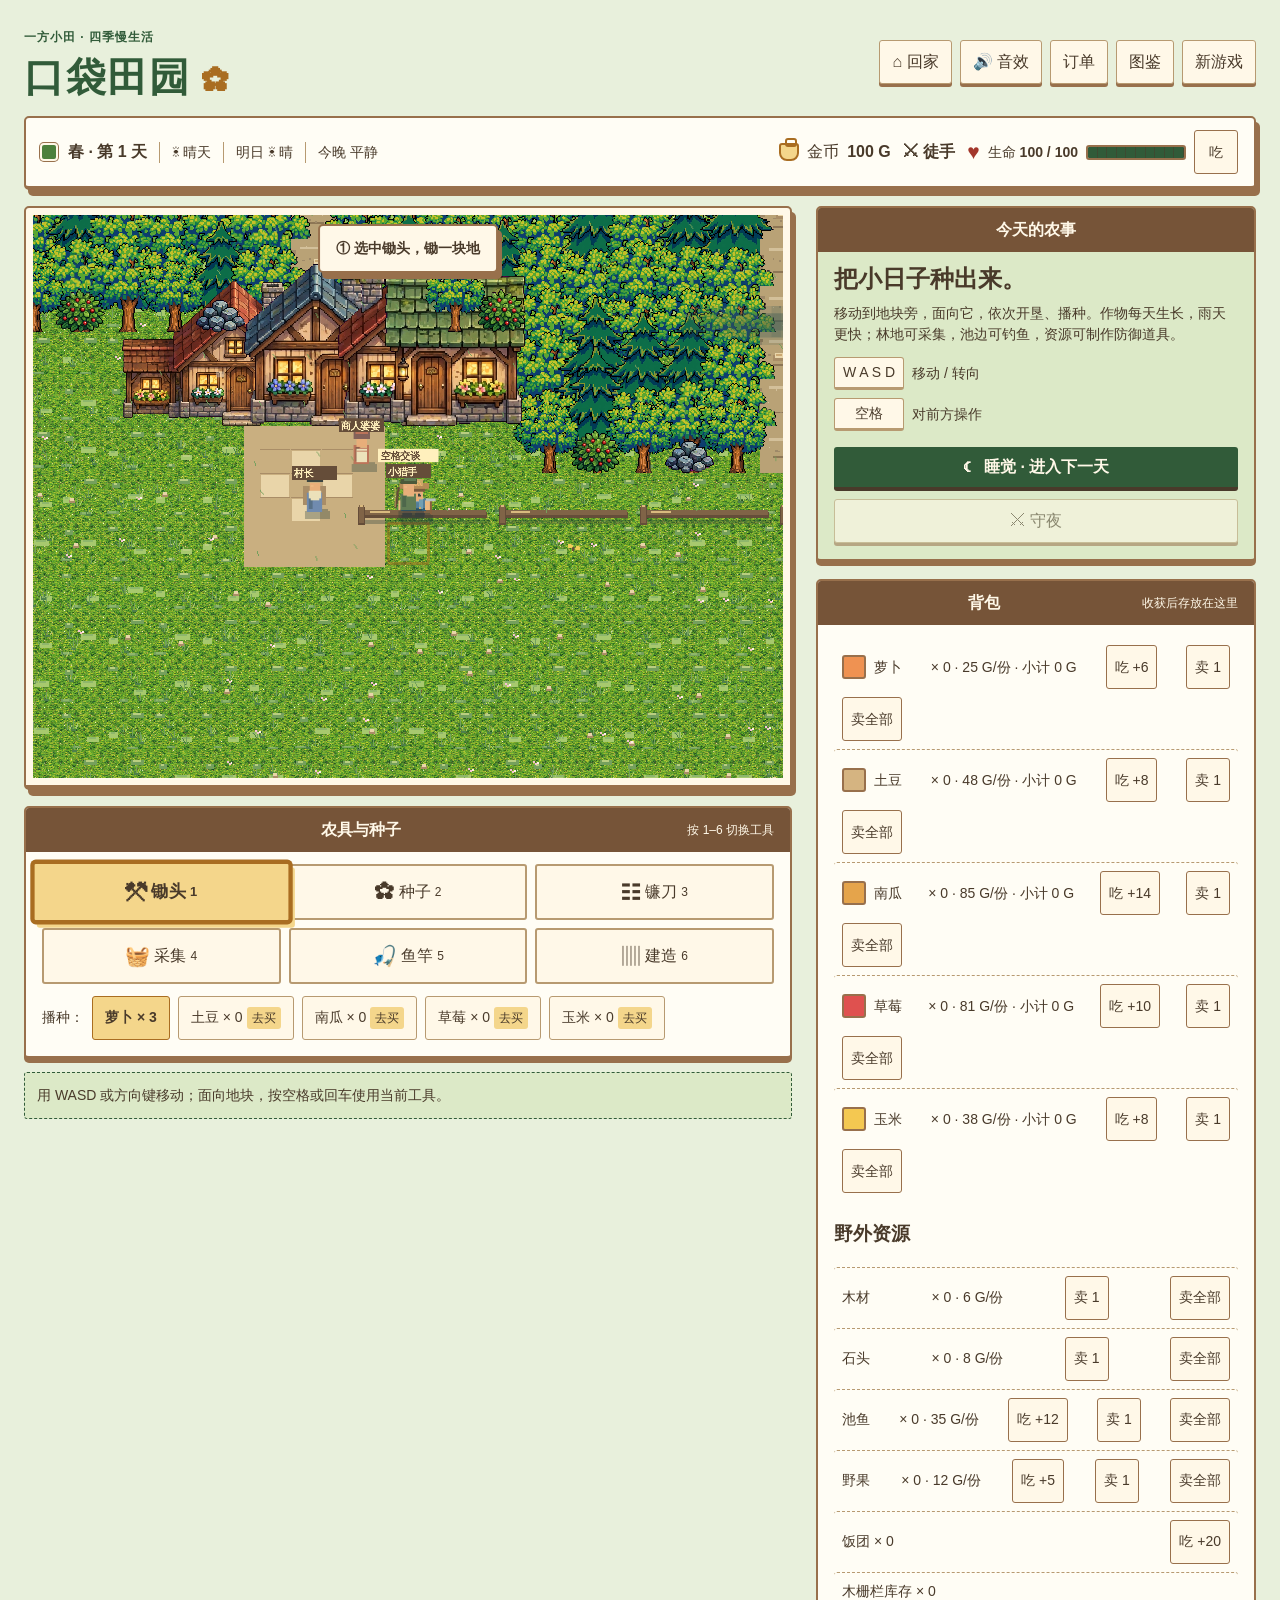
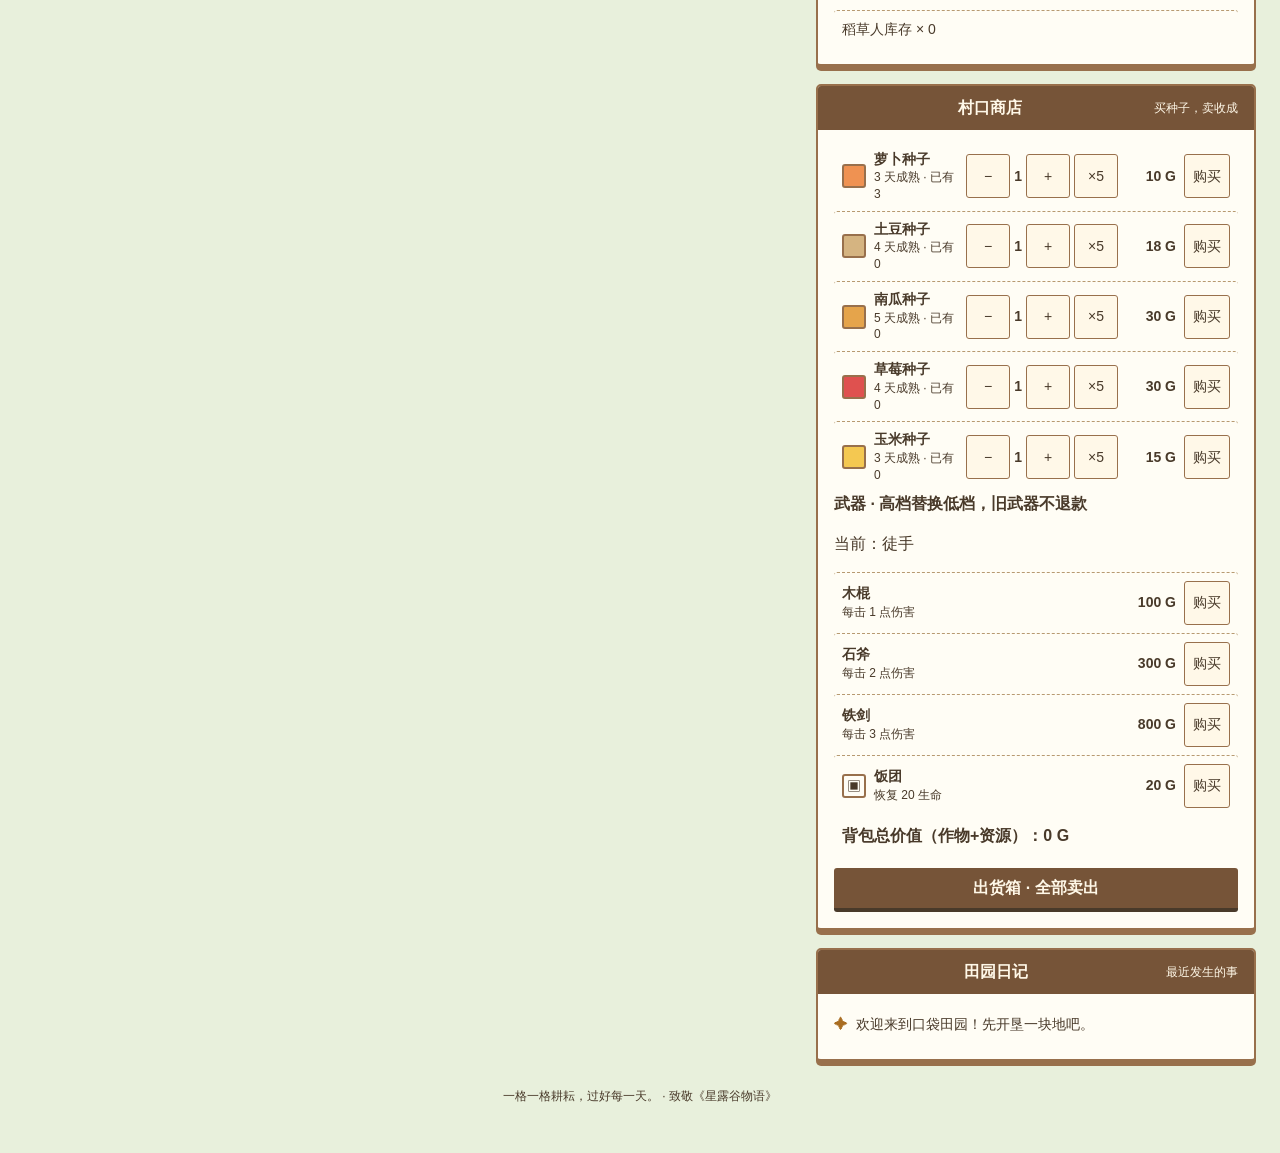
==== commit ab05b13e: "round 15: generated sprite assets" ====
--- a/pocket-farm-standalone.html
+++ b/pocket-farm-standalone.html
@@ -977,6 +977,7 @@
 
 </script>
   <script>
+window.__SPRITE_DATA__={"crop-carrot-1":"[data-uri]","crop-carrot-2":"[data-uri]","crop-carrot-3":"[data-uri]","crop-carrot-4":"[data-uri]","crop-corn-1":"[data-uri]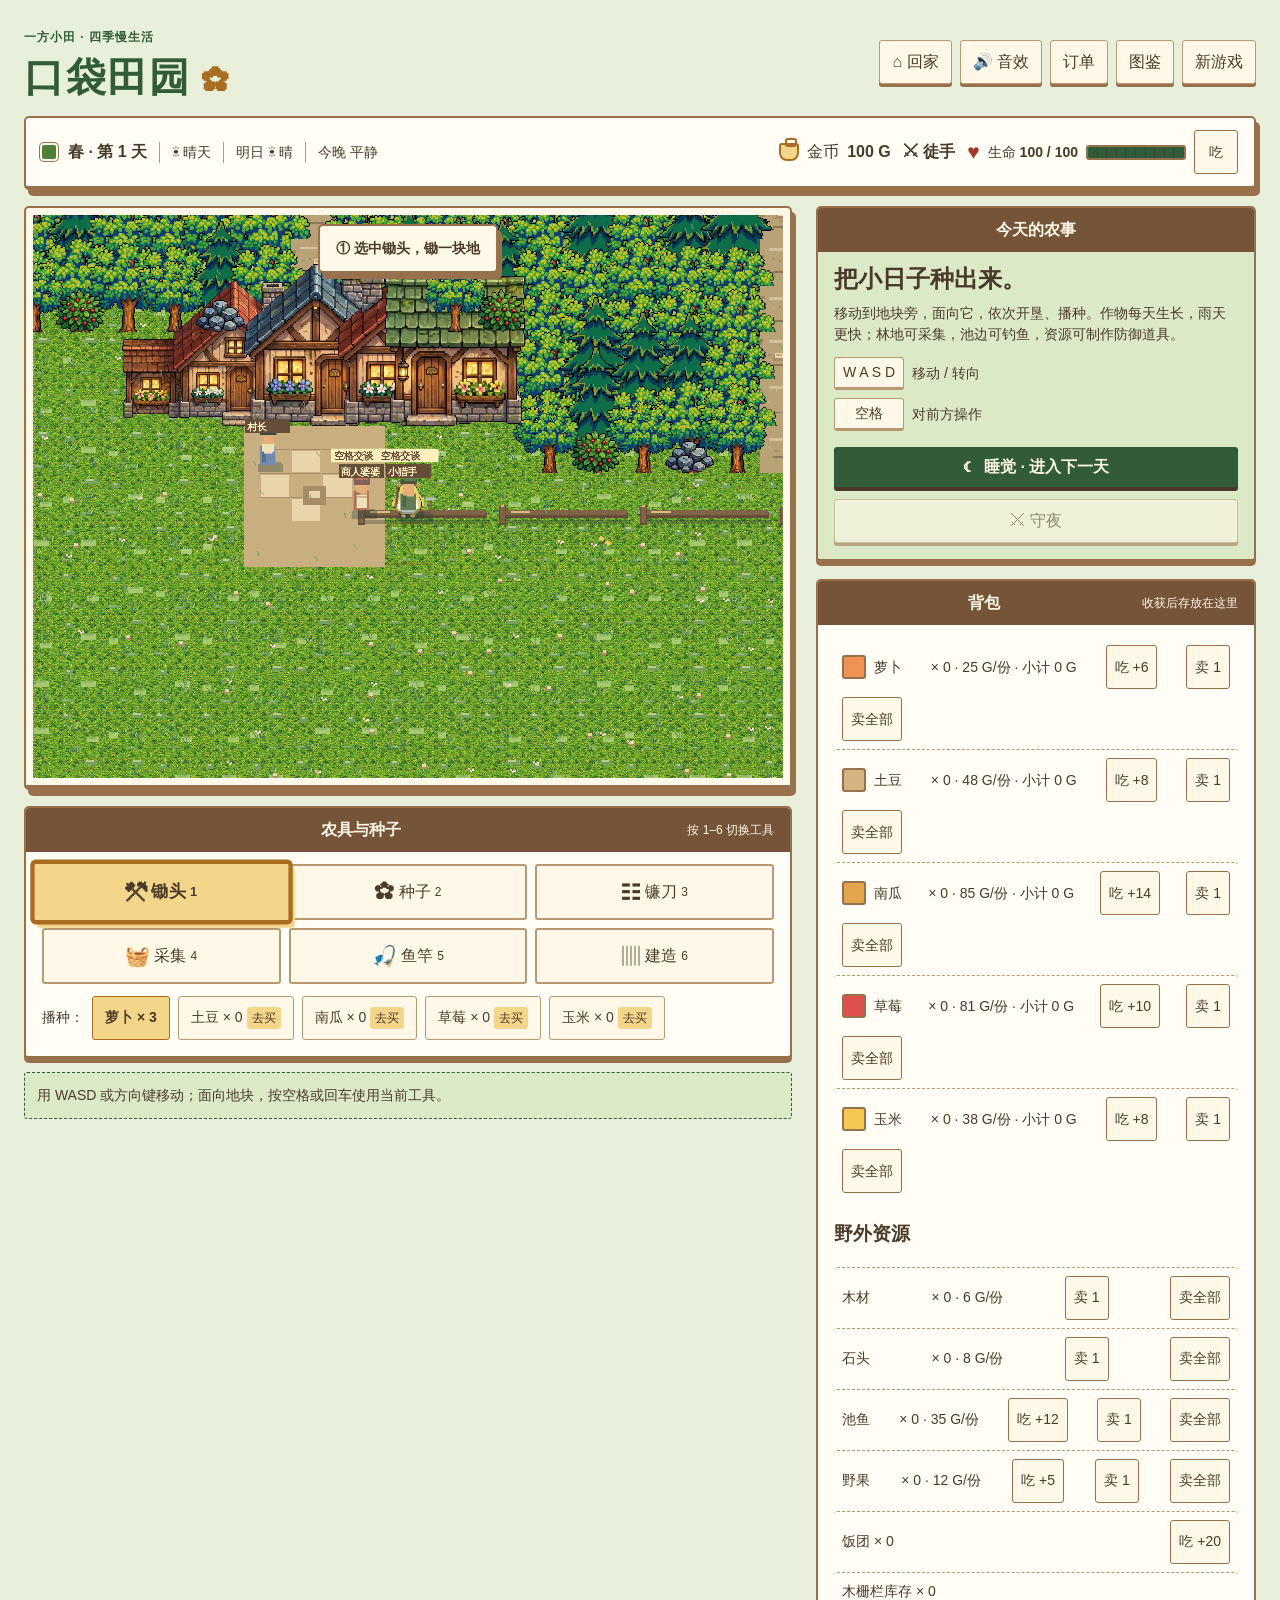
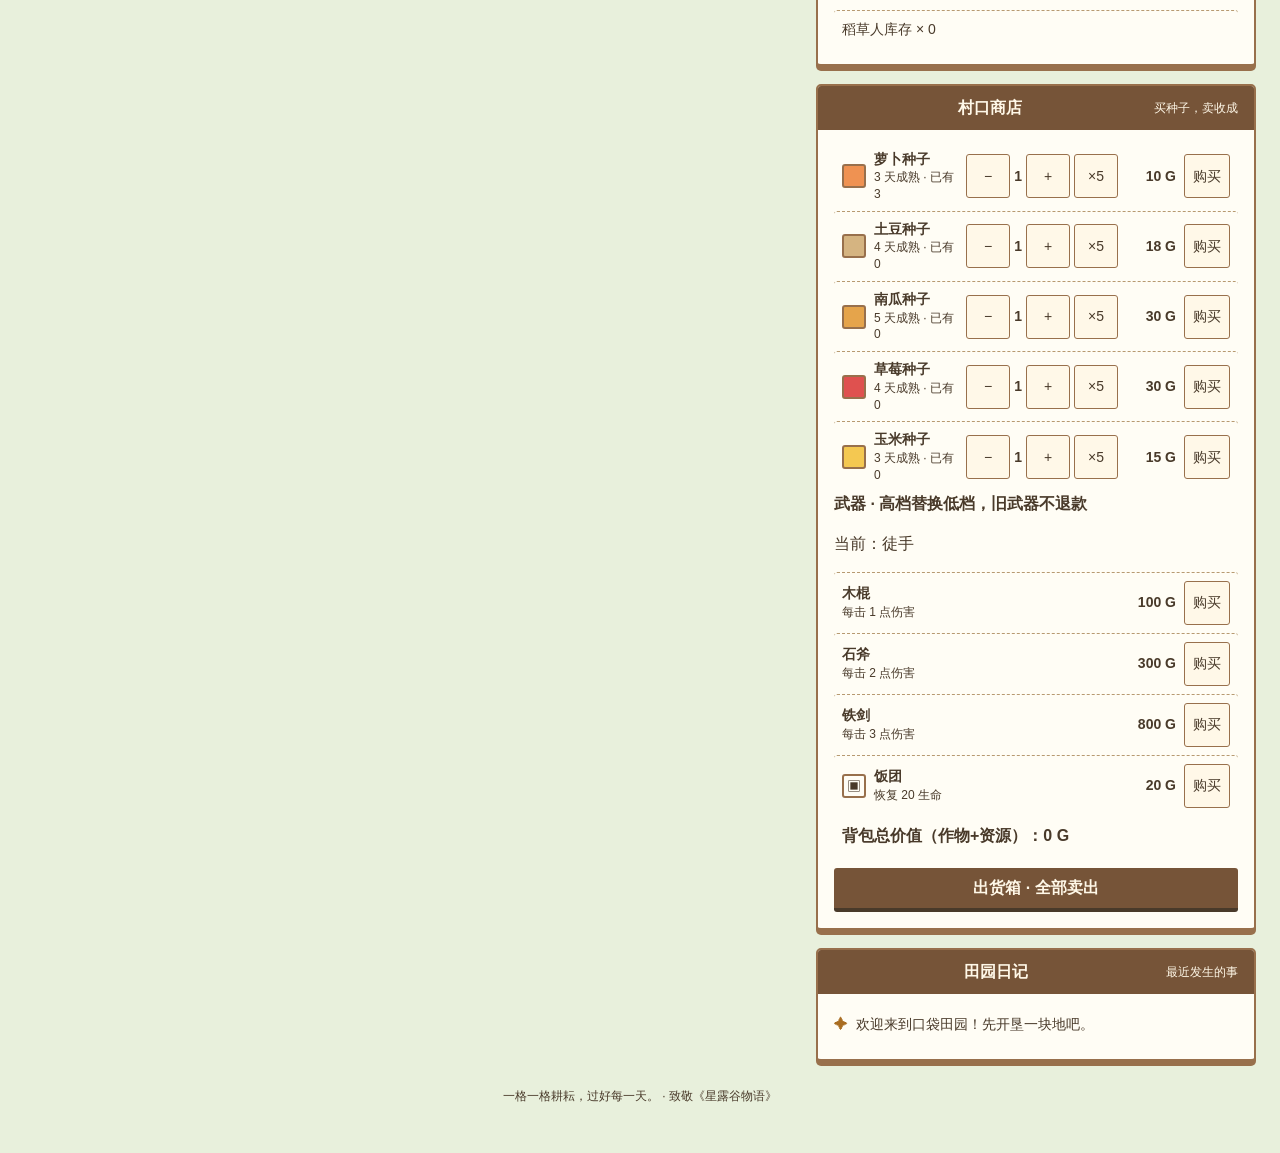
==== commit ecc6acb3: "round 16: farmer naiwa sprites" ====
--- a/pocket-farm-standalone.html
+++ b/pocket-farm-standalone.html
@@ -977,7 +977,7 @@
 
 </script>
   <script>
-window.__SPRITE_DATA__={"crop-carrot-1":"[data-uri]","crop-carrot-2":"[data-uri]","crop-carrot-3":"[data-uri]","crop-carrot-4":"[data-uri]","crop-corn-1":"[data-uri]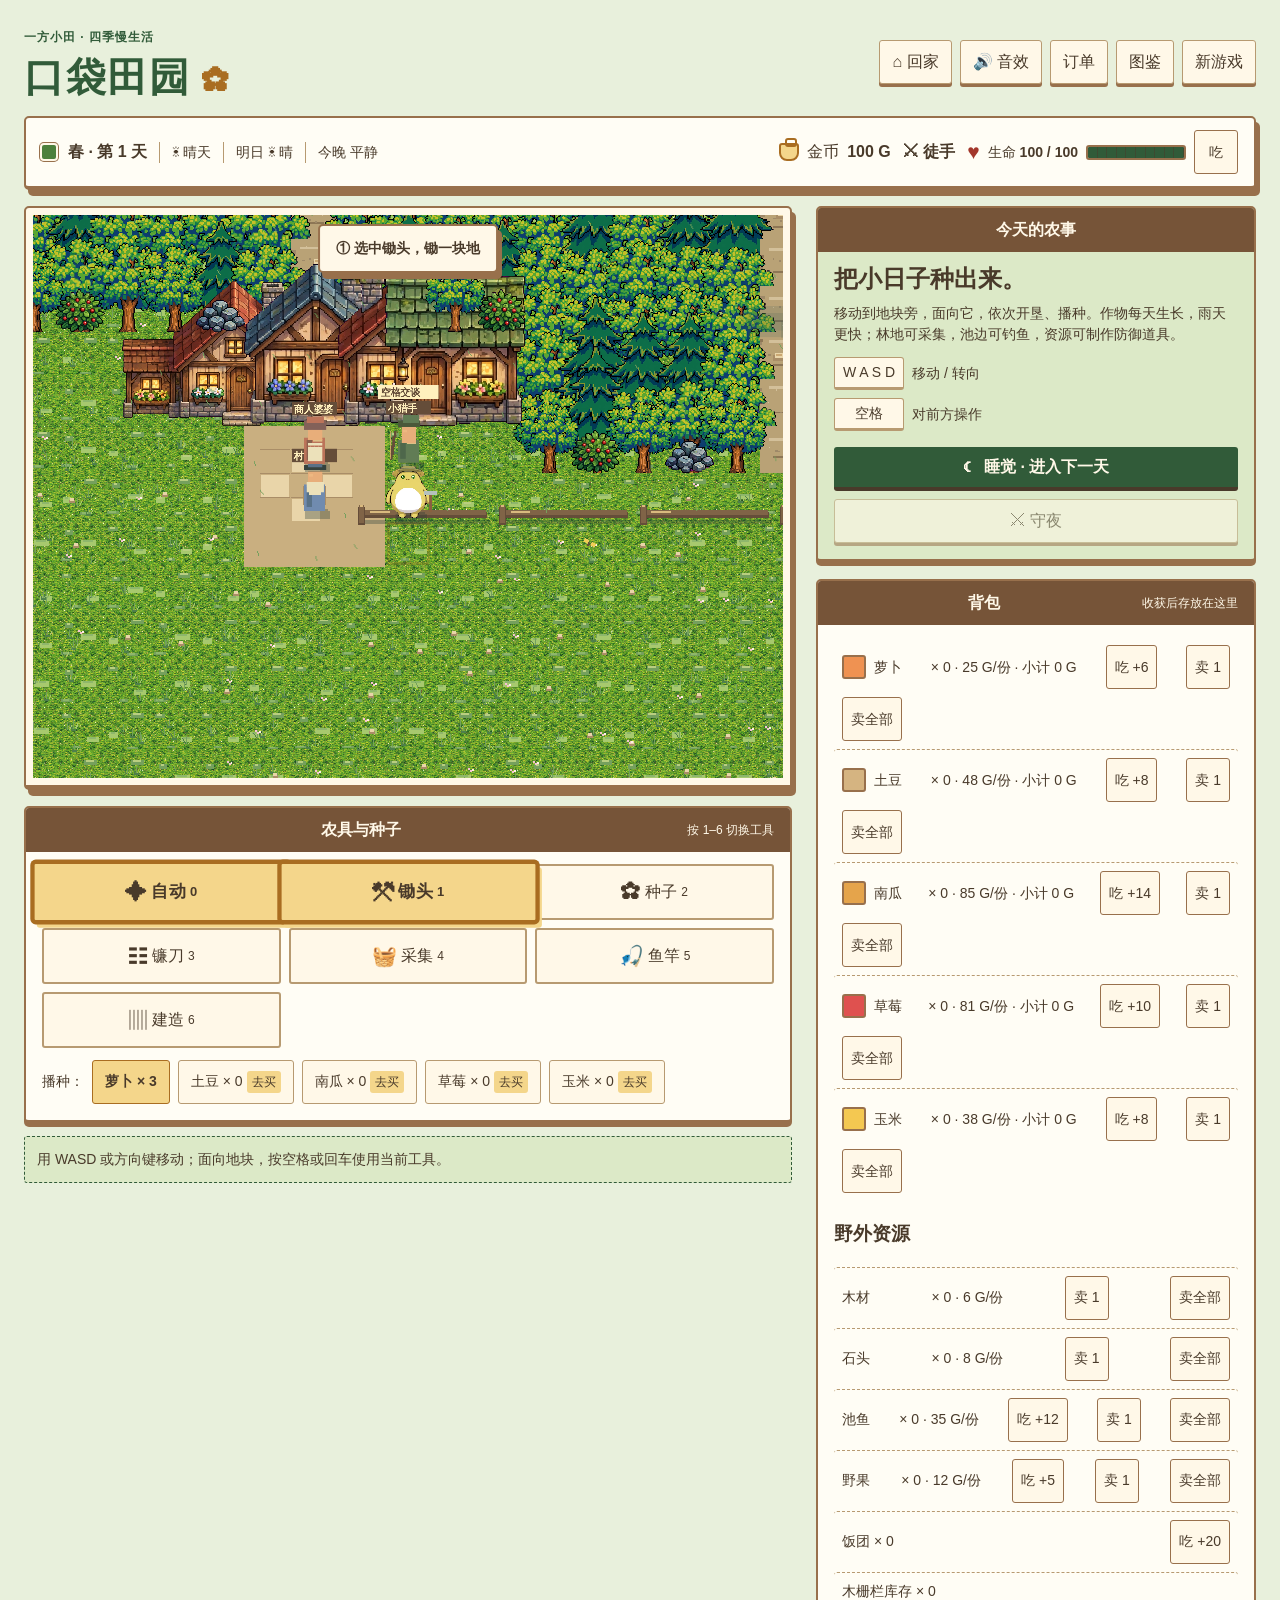
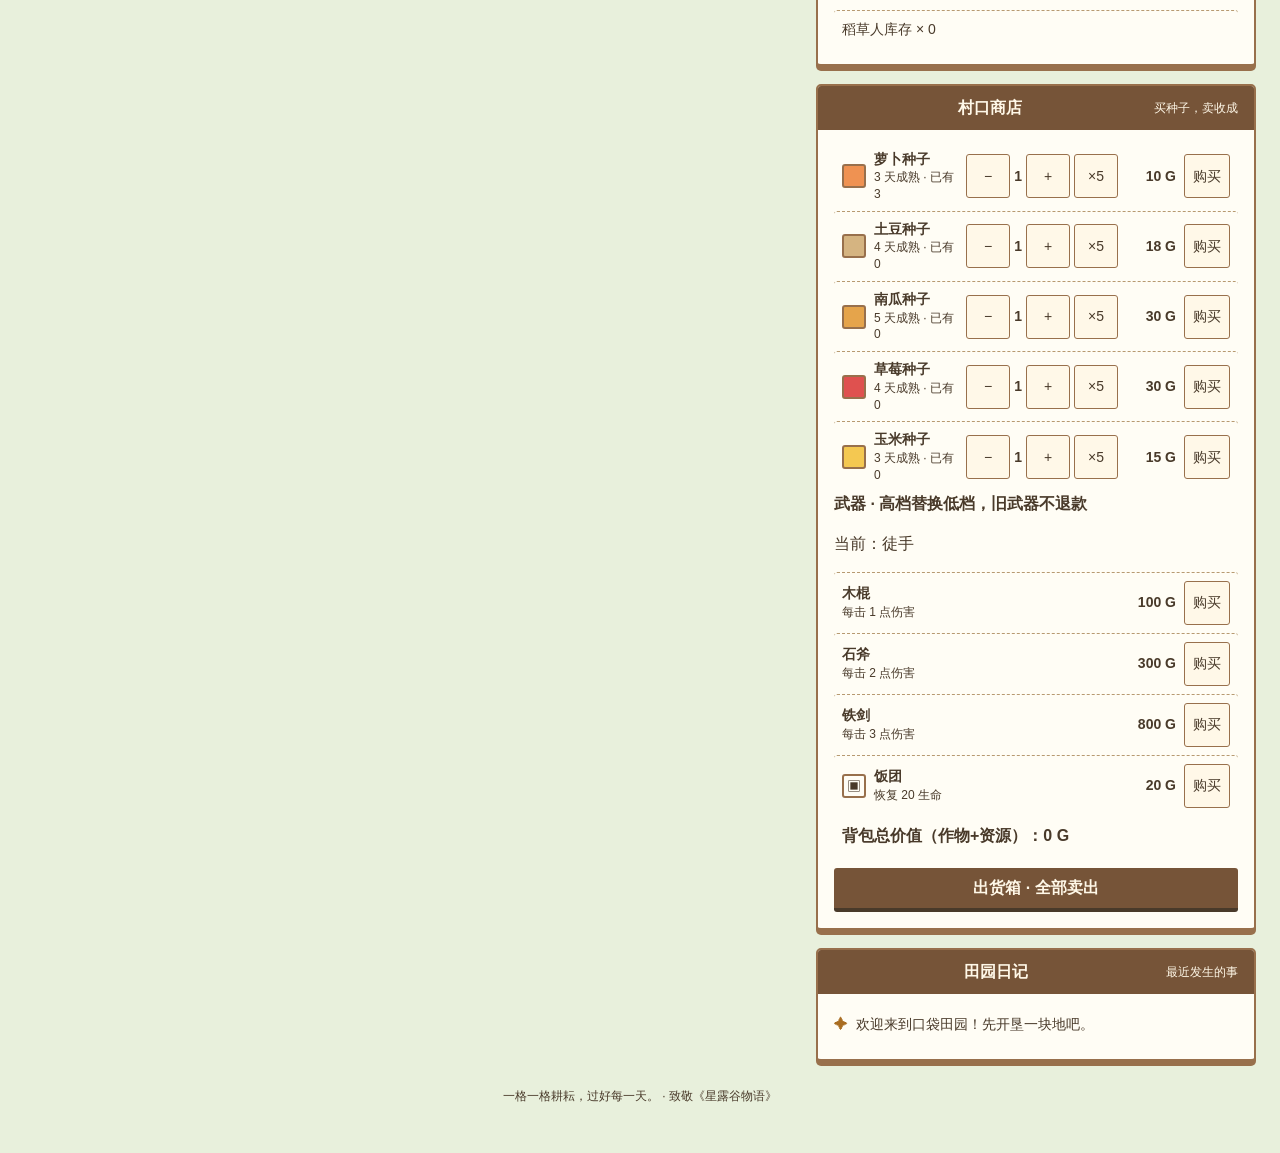
==== commit ca185829: "round 17a: bigger characters, farming & fishing controls" ====
--- a/pocket-farm-standalone.html
+++ b/pocket-farm-standalone.html
@@ -352,6 +352,7 @@
       nextOrderId: 1,
       stats: { income: 0, harvested: 0, orders: 0, days: 0, repelled: 0, gathered: 0, fished: 0, crafted: 0 },
       manualTool: false,
+      autoTool: true,
       tutorial: 0,
       plots: Array.from({ length: HEIGHT }, () => Array.from({ length: WIDTH }, makePlot))
     };
@@ -434,6 +435,7 @@
     saved.nextOrderId = Number.isInteger(saved.nextOrderId) ? saved.nextOrderId : 1;
     saved.stats = { income: 0, harvested: 0, orders: 0, days: 0, repelled: 0, gathered: 0, fished: 0, crafted: 0, ...saved.stats };
     saved.manualTool = !!saved.manualTool;
+    saved.autoTool = typeof saved.autoTool === 'boolean' ? saved.autoTool : true;
     saved.tutorial = Number.isInteger(saved.tutorial) && saved.tutorial >= 0 && saved.tutorial <= 2 ? saved.tutorial : 2;
     saved.version = 8;
     return saved;
@@ -499,7 +501,14 @@
     if (!TOOLS[tool]) return result(false, '无效工具');
     state.tool = tool;
     state.manualTool = true;
+    state.autoTool = false;
     return result(true, `已选择${TOOLS[tool].name}`, []);
+  }
+
+  function selectAutoTool(state) {
+    state.autoTool = true;
+    state.manualTool = false;
+    return result(true, '已开启自动工具', []);
   }
 
   function selectCrop(state, crop) {
@@ -512,7 +521,6 @@
     const status = state.resourceNodes[node.id];
     if (!status.charges) return result(false, `该${node.kind === 'fish' ? '钓点' : '节点'}已采空，明天或刷新日恢复`);
     if (node.kind === 'fish') {
-      if (random() >= 0.75) return result(false, '鱼咬钩又跑了');
       state.resources.fish++; status.charges--; state.stats.fished++;
       if (!status.charges) status.respawnDay = state.day + 1;
       return { ...result(true, '钓到了1条池鱼'), tool: 'rod', resource: 'fish' };
@@ -531,16 +539,23 @@
     const node = resourceNodeAt(x, y);
     if (node) {
       const required = node.kind === 'fish' ? 'rod' : 'gather';
-      if (smart && !state.manualTool) tool = required;
+      if (smart && state.autoTool) tool = required;
       if (tool !== required) return result(false, node.kind === 'fish' ? '请改用鱼竿钓鱼' : '请改用采集工具');
       return gatherNode(state, node, random);
     }
-    if (smart && !state.manualTool) {
+    let crop = state.selectedCrop;
+    let seedSwap = '';
+    if (smart && state.autoTool) {
       if (plot.crop && plot.crop.progress >= CROPS[plot.crop.type].days) tool = 'scythe';
-      else if (plot.tilled && !plot.crop && state.seeds[state.selectedCrop] > 0) tool = 'seed';
+      else if (plot.tilled && !plot.crop) {
+        tool = 'seed';
+        if (state.seeds[crop] < 1) {
+          const fallback = Object.keys(CROPS).find(key => state.seeds[key] > 0);
+          if (fallback) { seedSwap = `${CROPS[crop].name}种子没了，改播${CROPS[fallback].name}。`; crop = fallback; state.selectedCrop = fallback; }
+        }
+      }
       else if (!plot.tilled) tool = 'hoe';
     }
-    const crop = state.selectedCrop;
 
     let message;
     if (tool === 'hoe') {
@@ -556,7 +571,7 @@
       if (state.seeds[crop] < 1) return result(false, `${CROPS[crop].name}种子不够，去商店购买`);
       state.seeds[crop]--;
       plot.crop = { type: crop, progress: 0 };
-      message = `播下${CROPS[crop].name}种子`;
+      message = `${seedSwap}播下${CROPS[crop].name}种子`;
     } else if (tool === 'scythe') {
       if (plot.structure) {
         const name = plot.structure === 'fence' ? '木栅栏' : '稻草人';
@@ -970,7 +985,7 @@
 
   root.PocketFarm = {
     WIDTH, HEIGHT, LAYOUT, terrainAt, canWalk, cameraTarget, cameraStep, screenToCell, visibleCellRange, HEALTH_MAX, RAIN_CHANCE, CROPS, RESOURCES, CRAFTS, RESOURCE_NODES, resourceNodeAt, TOOLS, DIRECTIONS, BUILDINGS, FOOD_HEAL, WEAPONS, VILLAGERS, planRaid, resolveRaid,
-    createGame, migrateSave, season, seasonDay, frontCell, move, selectTool, selectCrop,
+    createGame, migrateSave, season, seasonDay, frontCell, move, selectTool, selectAutoTool, selectCrop,
     act, gatherNode, buySeed, sellAll, sellCrop, sellResource, salePreview, orderReserve, sleep, buyWeapon, buySnack, eatFood, quickEat, craft, generateOrders, acceptOrder, deliverOrder, findPath, placeBuilding, pathBetween, startWatch, watchStrike, watchTick, giftVillager, villagerLine
   };
 })(typeof globalThis !== 'undefined' ? globalThis : window);
@@ -985,6 +1000,8 @@
   const SAVE_KEY = 'pocket-farm-save-v1';
   const BEST_KEY = 'pocket-farm-best-days';
   const TILE = 48;
+  const FARMER_H = 62;
+  const CHARACTER_SCALE = FARMER_H / 46;
   const RENDER_SCALE = 2;
   const STATIC_SCALE = 2;
   const SCENE_WIDTH = 768;
@@ -1081,7 +1098,7 @@
     '冬': { grass: '#aac1b8', grassDark: '#8aada8', grassDeep: '#68777d', grassMid: '#c2d2c7', light: '#d8dfd0', sky: '#dfe9e1' }
   };
   const cropColors = { carrot: '#ef9252', potato: '#d5b481', pumpkin: '#e5a44b', strawberry: '#df514f', corn: '#f4c851' };
-  const icons = { hoe: '⚒', seed: '✿', scythe: '☷', gather: '🧺', rod: '🎣', build: '▥' };
+  const icons = { auto: '✦', hoe: '⚒', seed: '✿', scythe: '☷', gather: '🧺', rod: '🎣', build: '▥' };
   const UI_COLORS = { focus: '#a96d21', danger: '#a3372b' };
   const WORLD_COLORS = {
     water: '#67b6b8', waterLight: '#98d7cf', waterDeep: '#2f7088', waterMid: '#3e91a4', waterGlint: '#d7f0d9',
@@ -1148,7 +1165,8 @@
   let visibleToasts = [];
   let toastMarkup = '';
   let panelCloseToken = 0;
-  const input = { direction: null, source: null, next: 0, turned: false, use: false, useNext: 0 };
+  let fishing = null;
+  const input = { direction: null, source: null, next: 0, turned: false, use: false, useNext: 0, useTarget: '' };
   try { muted = localStorage.getItem('pocket-farm-muted') === 'true'; } catch (_) { /* 存储不可用 */ }
 
   function load() {
@@ -1264,6 +1282,7 @@
     if (kind === 'scythe') { tone(440, 0.09, 'sine'); tone(660, 0.13, 'sine', 0.09); }
     if (kind === 'gather') tone(190, 0.1, 'triangle', 0, 110);
     if (kind === 'rod') { tone(420, 0.08, 'sine'); tone(760, 0.14, 'sine', 0.08); }
+    if (kind === 'bite') { tone(880, 0.07, 'square'); tone(1320, 0.12, 'sine', 0.06); }
     if (kind === 'sell') { tone(740, 0.12, 'sine'); tone(1100, 0.2, 'sine', 0.11); }
     if (kind === 'error') tone(150, 0.19, 'sawtooth', 0, 110);
     if (kind === 'rain') tone(600, 0.18, 'triangle', 0, 340);
@@ -1281,6 +1300,28 @@
     const nearby = Object.entries(villagers).find(([, person]) => Math.abs(person.x - state.farmer.x) + Math.abs(person.y - state.farmer.y) <= 1);
     if (nearby) { openVillager(nearby[0]); return; }
     const target = F.frontCell(state);
+    const node = F.resourceNodeAt(target.x, target.y);
+    if (fishing) {
+      const now = performance.now();
+      if (fishing.phase !== 'bite' || now > fishing.deadline) {
+        fishing = null; enqueueToast('收竿时机不对，鱼跑掉了', 'alert'); sound('error'); return;
+      }
+      const outcome = F.act(state, true, Math.random);
+      fishing = null;
+      sound(outcome.ok ? 'rod' : 'error');
+      swingUntil = now + 200; swingTool = 'rod';
+      if (outcome.ok) {
+        for (let i = 0; i < 8; i++) addParticle(FIELD_X + target.x * TILE + 24, FIELD_Y + target.y * TILE + 20, (i - 4) * 0.018, -0.035 - i % 2 * 0.012, 420, WORLD_COLORS.waterGlint, 'splash');
+        handle(outcome, true);
+        if (state.resourceNodes[node.id].charges) castLine(node, now);
+        else enqueueToast('这个钓点今天钓空了', 'info');
+      } else handle(outcome, true);
+      return;
+    }
+    if (node?.kind === 'fish' && (state.autoTool || state.tool === 'rod')) {
+      if (!state.resourceNodes[node.id].charges) { handle(F.act(state, true, Math.random), false); sound('error'); return; }
+      castLine(node, performance.now()); return;
+    }
     const tool = state.tool;
     const harvested = state.plots[target.y]?.[target.x]?.crop?.type;
     const outcome = state.tool === 'build' && buildChoice ? F.placeBuilding(state, buildChoice) : F.act(state, true, Math.random);
@@ -1306,6 +1347,20 @@
     handle(outcome, true);
   }
 
+  function castLine(node, now) {
+    state.farmer.facing = Object.entries(F.DIRECTIONS).find(([, [dx, dy]]) => state.farmer.x + dx === node.x && state.farmer.y + dy === node.y)?.[0] || state.farmer.facing;
+    const rain = state.weather === 'rain';
+    fishing = { nodeId: node.id, x: node.x, y: node.y, phase: 'waiting', biteAt: now + (rain ? 700 : 900) + Math.random() * (rain ? 1100 : 1500), deadline: 0 };
+    swingUntil = now + 200; swingTool = 'rod';
+    document.getElementById('hint').textContent = '抛竿了，等咬钩时再收竿';
+  }
+
+  function cancelFishing(message = '') {
+    if (!fishing) return;
+    fishing = null;
+    if (message) enqueueToast(message, 'info');
+  }
+
   function move(direction) {
     if (state.gameOver) return;
     initAudio();
@@ -1316,6 +1371,7 @@
 
   function pressDirection(direction, source) {
     if (state.gameOver) return;
+    cancelFishing('移动取消了垂钓');
     if (input.direction && input.source !== source) return;
     if (input.direction === direction) return;
     route = [];
@@ -1346,7 +1402,9 @@
     homeRoute = false;
     input.use = true;
     action();
-    input.useNext = performance.now() + 180;
+    const target = F.frontCell(state);
+    input.useTarget = `${target.x},${target.y},${state.farmer.facing}`;
+    input.useNext = performance.now() + 150;
   }
 
   function tickInput(now) {
@@ -1355,9 +1413,21 @@
       move(input.direction);
       input.next = now + 140;
     }
-    if (input.use && now >= input.useNext) {
-      action();
-      input.useNext = now + 180;
+    if (fishing) {
+      if (fishing.phase === 'waiting' && now >= fishing.biteAt) {
+        fishing.phase = 'bite'; fishing.deadline = now + 900;
+        enqueueToast('咬钩了！', 'success'); sound('bite');
+        for (let i = 0; i < 6; i++) addParticle(fishing.x * TILE + 24, fishing.y * TILE + 18, (i - 2.5) * 0.02, -0.04, 360, WORLD_COLORS.waterGlint, 'splash');
+      } else if (fishing.phase === 'bite' && now > fishing.deadline) {
+        fishing = null; enqueueToast('收竿太慢，鱼跑掉了', 'alert');
+      }
+    }
+    if (input.use && !fishing) {
+      const target = F.frontCell(state);
+      const key = `${target.x},${target.y},${state.farmer.facing}`;
+      if (key !== input.useTarget && now >= input.useNext) {
+        action(); input.useTarget = key; input.useNext = now + 150;
+      }
     }
   }
 
@@ -1954,7 +2024,7 @@
   }
 
   function drawFarmer(now) {
-    const x = FIELD_X + state.farmer.x * TILE + 9;
+    const x = FIELD_X + state.farmer.x * TILE + 3;
     const walking = now < walkingUntil;
     const frame = walking ? Math.floor(now / 65) % 4 : 0;
     const feet = [0, 2, 0, -2][frame];
@@ -1962,8 +2032,10 @@
     const facing = state.farmer.facing;
     shadow(x + 21, y + 39, 16, 5);
     const spriteFrame = walking ? [1, 0, 2, 0][frame] : 0;
-    if (!drawSpriteH(`char-farmer-${facing}-${spriteFrame}`, FIELD_X + state.farmer.x * TILE + TILE / 2,
-      FIELD_Y + state.farmer.y * TILE + 46 + (y - (FIELD_Y + state.farmer.y * TILE + 5)), 46)) {
+    const spriteDrawn = drawSpriteH(`char-farmer-${facing}-${spriteFrame}`, FIELD_X + state.farmer.x * TILE + TILE / 2,
+      FIELD_Y + state.farmer.y * TILE + 46 + (y - (FIELD_Y + state.farmer.y * TILE + 5)), FARMER_H);
+    ctx.save(); ctx.translate(x + 21, y + 39); ctx.scale(CHARACTER_SCALE, CHARACTER_SCALE); ctx.translate(-(x + 21), -(y + 39));
+    if (!spriteDrawn) {
       box(x + 10, y + 29, 8, 7 + feet, WORLD_COLORS.pants);
     box(x + 23, y + 29, 8, 7 - feet, WORLD_COLORS.pants);
     box(x + 9, y + 35 + feet, 10, 4, WORLD_COLORS.shoes);
@@ -2027,6 +2099,7 @@
         for (let i = 0; i < 5; i++) pixelLine(tx + side * (12 + i * 4), ty - 16 + i * i, tx + side * (16 + i * 4), ty - 15 + (i + 1) * (i + 1), WORLD_COLORS.metal, 0.7);
       } else if (swingTool === 'build') { pixelLine(tx, ty, tx + side * 5, ty + 15, WORLD_COLORS.woodDark, 3); box(tx - 5 + (phase % 2) * side * 3, ty - 3, 13, 5, WORLD_COLORS.metal); }
     }
+    ctx.restore();
   }
 
   function drawVillager(id, person, now) {
@@ -2034,6 +2107,7 @@
     const y = baseY + Math.round(Math.sin(now / 760 + person.x * 0.8) * 1);
     const short = id === 'hunter' ? 3 : 0;
     shadow(x + 24, baseY + 40, 13, 4);
+    ctx.save(); ctx.translate(x + 24, baseY + 40); ctx.scale(CHARACTER_SCALE, CHARACTER_SCALE); ctx.translate(-(x + 24), -(baseY + 40));
     box(x + 16, y + 19 + short, 16, 20 - short, { mayor: WORLD_COLORS.hutBlue, merchant: WORLD_COLORS.hutRed, hunter: WORLD_COLORS.hutGreen }[id]);
     box(x + 18, y + 21 + short, 4, 15 - short, WORLD_COLORS.shadow);
     box(x + 23, y + 20 + short, 7, 2, WORLD_COLORS.wall);
@@ -2049,21 +2123,25 @@
       box(x + 16, y + 7, 17, 5, WORLD_COLORS.hunterHat); box(x + 20, y + 3, 12, 6, WORLD_COLORS.hutGreen);
       pixelLine(x + 13, y + 15, x + 10, y + 35, WORLD_COLORS.woodDark, 2); pixelLine(x + 10, y + 15, x + 10, y + 35, WORLD_COLORS.hat, 1);
     }
-    box(x + 1, y - 8, 46, 14, WORLD_COLORS.woodDark); label(F.VILLAGERS[id].name, x + 3, y + 3, WORLD_COLORS.windowGlow, 10);
+    ctx.restore();
+    const labelY = baseY - 25 + (y - baseY);
+    box(x + 1, labelY, 46, 14, WORLD_COLORS.woodDark); label(F.VILLAGERS[id].name, x + 3, labelY + 11, WORLD_COLORS.windowGlow, 10);
     if (Math.abs(person.x - state.farmer.x) + Math.abs(person.y - state.farmer.y) <= 1) {
-      box(x - 7, y - 24, 62, 14, WORLD_COLORS.windowGlow); label('空格交谈', x - 4, y - 13, WORLD_COLORS.woodDark, 10);
+      box(x - 7, labelY - 16, 62, 14, WORLD_COLORS.windowGlow); label('空格交谈', x - 4, labelY - 5, WORLD_COLORS.woodDark, 10);
     }
   }
 
   function drawBandit(enemy, now) {
     const x = FIELD_X + enemy.x * TILE, y = FIELD_Y + enemy.y * TILE;
     const lean = enemy.retreating ? 5 : 0, cape = Math.floor(now / 120) % 2 ? 3 : -2;
+    ctx.save(); ctx.translate(x + 24, y + 39); ctx.scale(CHARACTER_SCALE, CHARACTER_SCALE); ctx.translate(-(x + 24), -(y + 39));
     box(x + 13 + lean, y + 12, 23, 26, now < battleFlashUntil ? WORLD_COLORS.whiteFlash : enemy.retreating ? WORLD_COLORS.banditEdge : WORLD_COLORS.bandit);
     box(x + 10 + lean, y + 27, 8 + cape, 12, WORLD_COLORS.capeLight); box(x + 27 + lean, y + 27, 8 - cape, 12, WORLD_COLORS.capeDark);
     pixelLine(x + 11 + lean, y + 31, x + 34 + lean, y + 35, WORLD_COLORS.banditEdge);
     box(x + 9 + lean, y + 8, 30, 8, WORLD_COLORS.banditMask); box(x + 14 + lean, y + 16, 20, 8, WORLD_COLORS.banditMask);
     box(x + 17 + lean, y + 13, 3, 2, WORLD_COLORS.whiteFlash); box(x + 29 + lean, y + 13, 3, 2, WORLD_COLORS.whiteFlash);
-    label(`♥${Math.max(0, enemy.health)}`, x + 12, y + 8, WORLD_COLORS.windowGlow, 10);
+    ctx.restore();
+    label(`♥${Math.max(0, enemy.health)}`, x + 12 + lean, y - 4, WORLD_COLORS.windowGlow, 10);
   }
 
   function drawScene(now) {
@@ -2090,6 +2168,11 @@
     drawAmbient(now, visible);
     drawPondRipples(now, visible);
     drawResourceNodes(now, visible);
+    if (fishing?.phase === 'bite') {
+      const bx = fishing.x * TILE + 24, by = fishing.y * TILE - 4;
+      box(bx - 12, by - 20, 24, 24, WORLD_COLORS.windowGlow);
+      label('!', bx - 6, by, WORLD_COLORS.danger || WORLD_COLORS.roofRed, 24);
+    }
     for (let y = visible.top; y <= visible.bottom; y++) {
       for (let x = visible.left; x <= visible.right; x++) drawPlot(state.plots[y][x], x, y);
     }
@@ -2188,7 +2271,7 @@
     const healthItem = document.getElementById('health-item');
     healthItem.dataset.health = state.health;
     healthItem.classList.toggle('low-health', state.health <= 30);
-    document.getElementById('tools').innerHTML = keys.map((key, i) =>
+    document.getElementById('tools').innerHTML = `<button type="button" class="tool ${state.autoTool ? 'active' : ''}" data-auto-tool="true" aria-pressed="${state.autoTool}"><span class="tool-name">自动</span><span class="tool-icon">${icons.auto}</span><span>自动</span><small>0</small></button>` + keys.map((key, i) =>
       `<button type="button" class="tool ${state.tool === key ? 'active' : ''} ${toolBounce === key && performance.now() < bounceUntil ? 'bump' : ''}" data-tool="${key}" aria-pressed="${state.tool === key}"><span class="tool-name">${F.TOOLS[key].name}</span><span class="tool-icon">${icons[key]}</span><span>${F.TOOLS[key].name}</span><small>${i + 1}</small></button>`
     ).join('');
     document.getElementById('crop-options').innerHTML = '<span>播种：</span>' + Object.entries(F.CROPS).map(([key, crop]) =>
@@ -2303,6 +2386,7 @@
   });
 
   function selectTool(key) {
+    cancelFishing('切换工具取消了垂钓');
     initAudio();
     if (key !== 'build') buildChoice = null;
     const outcome = F.selectTool(state, key);
@@ -2310,7 +2394,14 @@
     handle(outcome, true);
   }
 
+  function selectAutoTool() {
+    cancelFishing('切换工具取消了垂钓');
+    buildChoice = null;
+    handle(F.selectAutoTool(state), true);
+  }
+
   function openCodex() {
+    cancelFishing('打开面板取消了垂钓');
     panelCloseToken++;
     document.getElementById('codex-panel').classList.remove('closing');
     const list = document.getElementById('codex-list');
@@ -2362,6 +2453,7 @@
   }
 
   function openVillager(id) {
+    cancelFishing('交谈取消了垂钓');
     input.use = false; input.direction = null;
     speakingTo = id;
     panelCloseToken++;
@@ -2402,6 +2494,7 @@
     if (direction) { event.preventDefault(); pressDirection(direction, `key:${event.key}`); return; }
     if (event.key.toLowerCase() === 'h') { event.preventDefault(); goHome(); return; }
     if (event.key.toLowerCase() === 'q') { event.preventDefault(); eat(); return; }
+    if (event.key === '0') { selectAutoTool(); return; }
     if (event.key >= '1' && event.key <= '6') { selectTool(keys[Number(event.key) - 1]); return; }
     if (event.key === ' ' || event.key === 'Enter') {
       if (event.target instanceof HTMLButtonElement) return;
@@ -2415,6 +2508,7 @@
   });
   window.addEventListener('blur', () => { input.direction = null; input.use = false; route = []; homeRoute = false; });
   document.getElementById('tools').addEventListener('click', event => {
+    if (event.target.closest('[data-auto-tool]')) { selectAutoTool(); return; }
     const button = event.target.closest('[data-tool]');
     if (button) selectTool(button.dataset.tool);
   });
@@ -2549,7 +2643,7 @@
     button.setAttribute('aria-pressed', String(muted));
   }
   document.getElementById('codex').addEventListener('click', () => { initAudio(); openCodex(); });
-  document.getElementById('orders-button').addEventListener('click', () => { initAudio(); panelCloseToken++; document.getElementById('orders-panel').classList.remove('closing'); document.getElementById('orders-panel').hidden = false; document.getElementById('codex-panel').hidden = true; document.body.classList.add('modal-open'); document.getElementById('close-orders').focus?.(); });
+  document.getElementById('orders-button').addEventListener('click', () => { initAudio(); cancelFishing('打开面板取消了垂钓'); panelCloseToken++; document.getElementById('orders-panel').classList.remove('closing'); document.getElementById('orders-panel').hidden = false; document.getElementById('codex-panel').hidden = true; document.body.classList.add('modal-open'); document.getElementById('close-orders').focus?.(); });
   document.getElementById('orders-list').addEventListener('click', event => {
     const accept = event.target.closest('[data-accept]');
     if (accept) { handle(F.acceptOrder(state, Number(accept.dataset.accept)), true); return; }
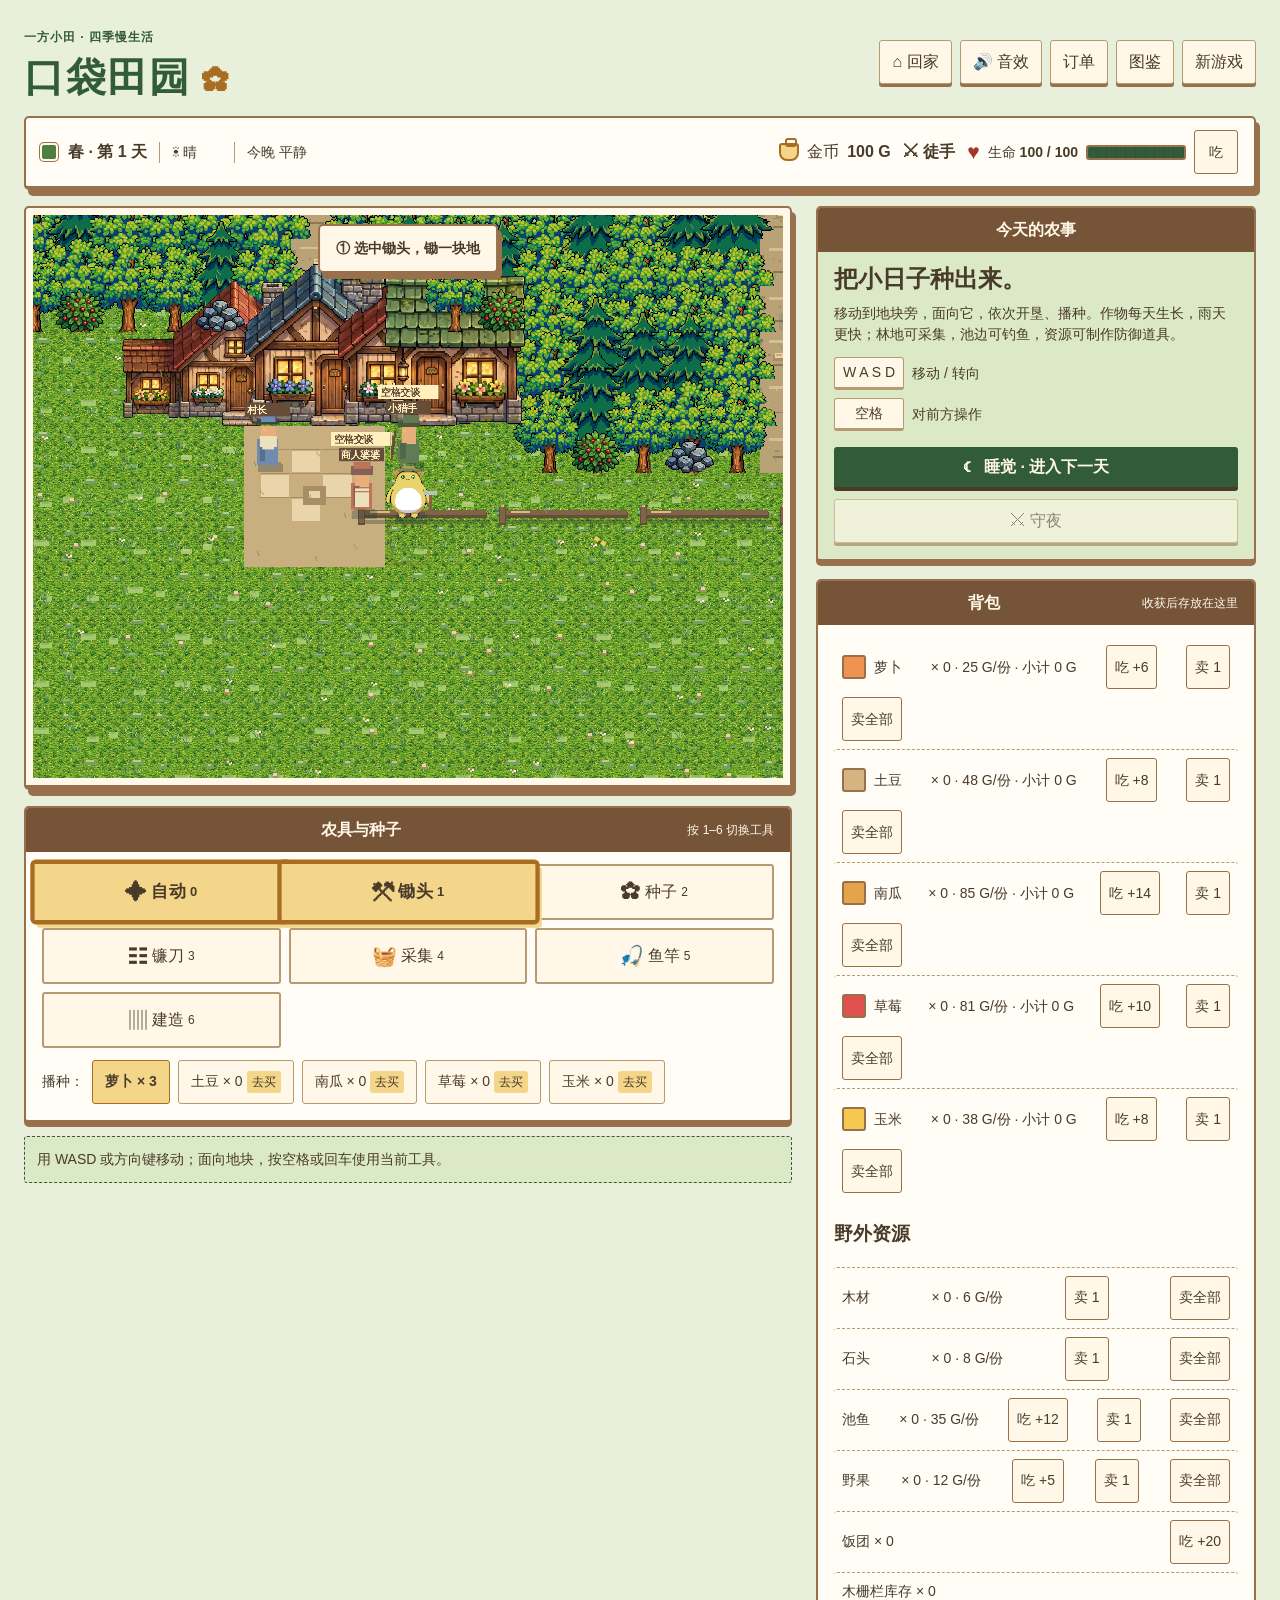
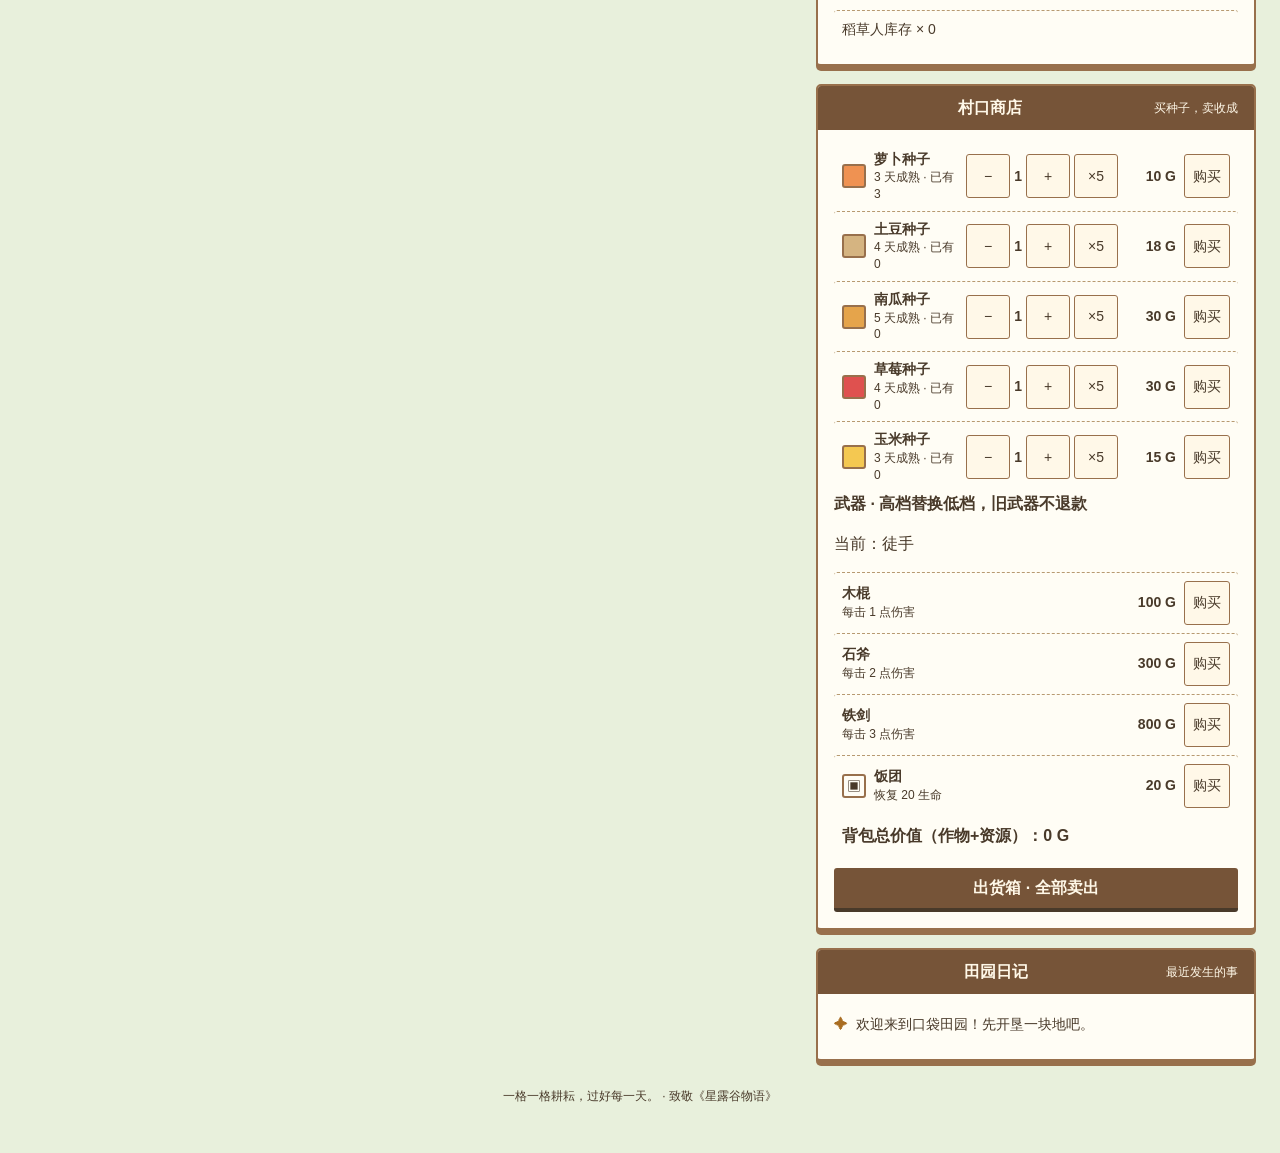
==== commit b475bd51: "round 17b: gifts, achievements, weather, save v9" ====
--- a/pocket-farm-standalone.html
+++ b/pocket-farm-standalone.html
@@ -167,6 +167,7 @@
 .villager-dialogue{display:flex;align-items:center;gap:var(--space-12);min-height:56px}.villager-dialogue p{margin:0}.villager-dialogue canvas{width:48px;height:48px;flex:0 0 48px;border:2px solid var(--wood-light);border-radius:var(--radius-sm);background:var(--cream);image-rendering:pixelated}
 
 .health-item>span:first-child{color:var(--danger);font-size:21px}.health-item>button{min-width:44px;min-height:44px;border:1px solid var(--wood-light);border-radius:var(--radius-sm);background:var(--cream)}
+.achievement{display:flex;justify-content:space-between;gap:var(--space-3);padding:var(--space-2);border-bottom:1px solid var(--line)}.achievement.locked{color:var(--wood-light);opacity:.65}.achievement.unlocked strong{color:var(--grass)}
 @media(prefers-reduced-motion:reduce){.low-health .health-track div{animation:none}}
 
 </style>
@@ -219,7 +220,7 @@
   </div>
   <div id="home-confirm" class="confirm-bar" hidden>已到家门口 <button id="home-sleep" type="button">睡觉</button><button id="home-watch" type="button">守夜</button><button id="home-cancel" type="button">再逛逛</button></div><div id="sell-confirm" class="confirm-bar" hidden><span id="sell-confirm-text"></span><button id="sell-confirm-yes" type="button">确认卖出</button><button id="sell-confirm-no" type="button">取消</button></div><div id="season-banner" class="season-banner" role="status" aria-live="polite" hidden></div>
   <div id="toast-stack" class="toast-stack" role="status" aria-live="polite" aria-atomic="false"></div>
-  <div id="codex-panel" class="modal" hidden><div class="modal-card" role="dialog" aria-modal="true" aria-label="作物图鉴"><div class="modal-heading"><h2>图鉴与统计</h2><button id="close-codex" class="close-button" type="button" aria-label="关闭图鉴">×</button></div><div class="tabs"><button id="crop-tab" type="button">作物</button><button id="stats-tab" type="button">统计</button></div><div id="codex-list"></div><div id="stats-list" hidden></div></div></div>
+  <div id="codex-panel" class="modal" hidden><div class="modal-card" role="dialog" aria-modal="true" aria-label="作物图鉴"><div class="modal-heading"><h2>图鉴与统计</h2><button id="close-codex" class="close-button" type="button" aria-label="关闭图鉴">×</button></div><div class="tabs"><button id="crop-tab" type="button">作物</button><button id="stats-tab" type="button">统计</button><button id="achievements-tab" type="button">成就</button></div><div id="codex-list"></div><div id="stats-list" hidden></div><div id="achievements-list" hidden></div></div></div>
   <div id="orders-panel" class="modal" hidden><div class="modal-card" role="dialog" aria-modal="true" aria-label="订单板"><div class="modal-heading"><h2>今日订单</h2><button id="close-orders" class="close-button" type="button" aria-label="关闭订单板">×</button></div><div id="orders-list"></div></div></div>
   <div id="villager-panel" class="modal" hidden><div class="modal-card" role="dialog" aria-modal="true" aria-label="村民对话"><div class="modal-heading"><h2 id="villager-title"></h2><button id="close-villager" class="close-button" type="button" aria-label="关闭对话">×</button></div><div class="villager-dialogue"><canvas id="villager-portrait" width="48" height="48" aria-hidden="true"></canvas><p id="villager-line"></p></div><div id="villager-content"></div><h3>送一份礼物</h3><div id="villager-gifts"></div></div></div>
   <div id="game-over" class="modal" hidden><div class="modal-card game-over-card" role="dialog" aria-modal="true" aria-label="游戏结束"><h2>农夫倒下了</h2><p id="game-over-stats"></p><button id="restart" class="primary-button" type="button">重新开始</button></div></div>
@@ -230,6 +231,7 @@
   const WIDTH = 40;
   const HEIGHT = 28;
   const HEALTH_MAX = 100;
+  const WEATHERS = { sunny: { name: '晴', chance: 0.5 }, cloudy: { name: '多云', chance: 0.3 }, rain: { name: '雨', chance: 0.2 } };
   const RAIN_CHANCE = { '春': 0.30, '夏': 0.40, '秋': 0.25, '冬': 0.20 };
   const SEASONS = ['春', '夏', '秋', '冬'];
   const CROPS = {
@@ -281,7 +283,21 @@
     gate: { x: 20, y: 27 },
     raidSpawns: [{ x: 9, y: 10 }, { x: 20, y: 10 }, { x: 30, y: 10 }]
   };
-  const VILLAGERS = { mayor: { name: '村长', points: [[12, 9], [12, 10], [13, 10]], gift: '100G' }, merchant: { name: '商人婆婆', points: [[14, 9], [14, 10], [13, 10]], gift: '饭团×2' }, hunter: { name: '小猎手', points: [[16, 9], [16, 10], [15, 10]], gift: '木栅栏×2' } };
+  const VILLAGERS = { mayor: { name: '村长', points: [[12, 9], [12, 10], [13, 10]], gift: '100G', likes: 'fish' }, merchant: { name: '商人婆婆', points: [[14, 9], [14, 10], [13, 10]], gift: '饭团×2', likes: 'berry' }, hunter: { name: '小猎手', points: [[16, 9], [16, 10], [15, 10]], gift: '木栅栏×2', likes: 'corn' } };
+  const ACHIEVEMENTS = [
+    { id: 'harvest-10', name: '初尝丰收', description: '累计收获 10 份作物', reward: 20, check: s => s.stats.harvested >= 10 },
+    { id: 'harvest-50', name: '田园熟手', description: '累计收获 50 份作物', reward: 80, check: s => s.stats.harvested >= 50 },
+    { id: 'harvest-150', name: '丰收之星', description: '累计收获 150 份作物', reward: 250, check: s => s.stats.harvested >= 150 },
+    { id: 'fish-20', name: '池边钓客', description: '累计钓鱼 20 次', reward: 80, check: s => s.stats.fished >= 20 },
+    { id: 'gather-30', name: '林地行家', description: '累计采集 30 次', reward: 80, check: s => s.stats.gathered >= 30 },
+    { id: 'craft-10', name: '手作达人', description: '累计制作 10 次', reward: 100, check: s => s.stats.crafted >= 10 },
+    { id: 'orders-10', name: '靠谱农夫', description: '完成 10 份订单', reward: 120, check: s => s.stats.orders >= 10 },
+    { id: 'repel-3', name: '守田人', description: '击退 3 名强盗', reward: 100, check: s => s.stats.repelled >= 3 },
+    { id: 'income-5000', name: '买卖兴隆', description: '累计收入 5000 G', reward: 300, check: s => s.stats.income >= 5000 },
+    { id: 'gold-1000', name: '千金在手', description: '持有 1000 G', reward: 150, check: s => s.gold >= 1000 },
+    { id: 'days-14', name: '半月田园', description: '游玩 14 天', reward: 120, check: s => s.stats.days >= 14 },
+    { id: 'friends-all', name: '全村好友', description: '三位村民好感全满', reward: 500, check: s => Object.values(s.villagers).every(v => v.hearts >= 5) }
+  ];
   const RESOURCE_NODES = [
     ...[[18, 9], [20, 9], [22, 9], [25, 9], [27, 9], [29, 9], [7, 6], [10, 6], [16, 6], [30, 6], [31, 6], [35, 6]].map(([x, y], i) => ({ id: `tree-${i + 1}`, kind: 'tree', x, y, maxCharges: 2 })),
     ...[[19, 9], [26, 9], [8, 6], [17, 6], [32, 6]].map(([x, y], i) => ({ id: `berry-${i + 1}`, kind: 'berry', x, y, maxCharges: 2 })),
@@ -328,7 +344,7 @@
 
   function createGame() {
     return {
-      version: 8,
+      version: 9,
       day: 1,
       weather: 'sunny',
       tomorrow: 'sunny',
@@ -336,7 +352,7 @@
       health: HEALTH_MAX,
       weapon: 'none',
       gameOver: false,
-      villagers: Object.fromEntries(Object.keys(VILLAGERS).map(id => [id, { hearts: 0, giftedDay: 0, rewarded: false }])),
+      villagers: Object.fromEntries(Object.keys(VILLAGERS).map(id => [id, { hearts: 0, giftedDay: 0, rewarded: false, likeKnown: false }])),
       fenceStock: 0,
       scarecrowStock: 0,
       farmer: { x: 15, y: 10, facing: 'down' },
@@ -353,6 +369,7 @@
       stats: { income: 0, harvested: 0, orders: 0, days: 0, repelled: 0, gathered: 0, fished: 0, crafted: 0 },
       manualTool: false,
       autoTool: true,
+      achievements: [],
       tutorial: 0,
       plots: Array.from({ length: HEIGHT }, () => Array.from({ length: WIDTH }, makePlot))
     };
@@ -364,11 +381,11 @@
       saved.plots.every(row => Array.isArray(row) && row.length === width);
     const legacy = originalVersion <= 5 && shape(12, 9);
     const v7Shape = originalVersion <= 7 && shape(20, 14);
-    const v8Shape = originalVersion === 8 && shape(WIDTH, HEIGHT);
+    const v8Shape = (originalVersion === 8 || originalVersion === 9) && shape(WIDTH, HEIGHT);
     const farmerInShape = saved?.farmer && (legacy ? saved.farmer.x >= 0 && saved.farmer.x < 12 && saved.farmer.y >= 0 && saved.farmer.y < 9 :
       v7Shape ? saved.farmer.x >= 0 && saved.farmer.x < 20 && saved.farmer.y >= 0 && saved.farmer.y < 14 :
       v8Shape && inBounds(saved.farmer.x, saved.farmer.y));
-    if (!saved || ![1, 2, 3, 4, 5, 6, 7, 8].includes(originalVersion) ||
+    if (!saved || ![1, 2, 3, 4, 5, 6, 7, 8, 9].includes(originalVersion) ||
         !(legacy || v7Shape || v8Shape) || !farmerInShape ||
         !DIRECTIONS[saved.farmer.facing] || !(TOOLS[saved.tool] || saved.tool === 'water') ||
         !CROPS[saved.selectedCrop] || !Number.isFinite(saved.day) ||
@@ -391,7 +408,7 @@
     saved.gameOver = !!saved.gameOver || saved.health <= 0;
     saved.villagers = Object.fromEntries(Object.keys(VILLAGERS).map(id => {
       const old = saved.villagers?.[id] || {};
-      return [id, { hearts: Math.max(0, Math.min(5, Number.isInteger(old.hearts) ? old.hearts : 0)), giftedDay: Number.isInteger(old.giftedDay) ? old.giftedDay : 0, rewarded: !!old.rewarded }];
+      return [id, { hearts: Math.max(0, Math.min(5, Number.isInteger(old.hearts) ? old.hearts : 0)), giftedDay: Number.isInteger(old.giftedDay) ? old.giftedDay : 0, rewarded: !!old.rewarded, likeKnown: !!old.likeKnown }];
     }));
     saved.fenceStock = Number.isInteger(saved.fenceStock) && saved.fenceStock >= 0 ? saved.fenceStock : 0;
     saved.scarecrowStock = Number.isInteger(saved.scarecrowStock) && saved.scarecrowStock >= 0 ? saved.scarecrowStock : 0;
@@ -411,7 +428,7 @@
             (plot.crop && !CROPS[plot.crop.type])) return null;
       }
     }
-    saved.tomorrow = saved.tomorrow === 'rain' ? 'rain' : 'sunny';
+    saved.tomorrow = WEATHERS[saved.tomorrow] ? saved.tomorrow : 'sunny';
     saved.snacks = Number.isInteger(saved.snacks) && saved.snacks >= 0 ? saved.snacks : 0;
     const refund = !!saved.upgrades?.water;
     const hoeRefund = originalVersion <= 4 && !!saved.upgrades?.hoe;
@@ -436,8 +453,10 @@
     saved.stats = { income: 0, harvested: 0, orders: 0, days: 0, repelled: 0, gathered: 0, fished: 0, crafted: 0, ...saved.stats };
     saved.manualTool = !!saved.manualTool;
     saved.autoTool = typeof saved.autoTool === 'boolean' ? saved.autoTool : true;
+    saved.achievements = [...new Set(Array.isArray(saved.achievements) ? saved.achievements.filter(id => ACHIEVEMENTS.some(item => item.id === id)) : [])];
+    saved.weather = WEATHERS[saved.weather] ? saved.weather : 'sunny';
     saved.tutorial = Number.isInteger(saved.tutorial) && saved.tutorial >= 0 && saved.tutorial <= 2 ? saved.tutorial : 2;
-    saved.version = 8;
+    saved.version = 9;
     return saved;
   }
 
@@ -593,12 +612,13 @@
 
   function buySeed(state, crop, amount) {
     if (!CROPS[crop] || !Number.isInteger(amount) || amount < 1) return result(false, '购买数量无效');
-    const price = CROPS[crop].seedPrice * amount;
+    const price = seedPrice(state, crop) * amount;
     if (state.gold < price) return result(false, '金币不够');
     state.gold -= price;
     state.seeds[crop] += amount;
     return result(true, `购买了 ${amount} 包${CROPS[crop].name}种子，花费 ${price} G，余额 ${state.gold} G`);
   }
+  function seedPrice(state, crop) { return Math.ceil(CROPS[crop].seedPrice * (state.villagers?.merchant?.hearts >= 3 ? 0.9 : 1)); }
   function placeBuilding(state, kind) {
     if (!BUILDINGS[kind]) return result(false, '无效建造道具');
     const { x, y } = frontCell(state);
@@ -626,8 +646,10 @@
     if ((resource ? state.resources[item] : state.bag[item]) < 1) return result(false, '背包里没有这份礼物');
     if (resource) state.resources[item]--; else state.bag[item]--;
     villager.giftedDay = state.day;
-    villager.hearts = Math.min(5, villager.hearts + 1);
-    const events = [`送给${VILLAGERS[id].name}一份${resource ? RESOURCES[item].name : CROPS[item].name}，好感 ${villager.hearts}/5`];
+    const liked = VILLAGERS[id].likes === item;
+    villager.hearts = Math.min(5, villager.hearts + (liked ? 2 : 1));
+    if (liked) villager.likeKnown = true;
+    const events = [`送给${VILLAGERS[id].name}一份${resource ? RESOURCES[item].name : CROPS[item].name}，好感 ${villager.hearts}/5${liked ? `，正合${VILLAGERS[id].name}的胃口！` : ''}`];
     if (villager.hearts === 5 && !villager.rewarded) {
       villager.rewarded = true;
       if (id === 'mayor') state.gold += 100;
@@ -636,6 +658,20 @@
       events.push(`${VILLAGERS[id].name}回礼：${VILLAGERS[id].gift}`);
     }
     return { ...result(true, events[0], events), rewarded: villager.rewarded };
+  }
+
+  function checkAchievements(state) {
+    const unlocked = new Set(state.achievements || []), fresh = [];
+    for (const achievement of ACHIEVEMENTS) if (!unlocked.has(achievement.id) && achievement.check(state)) {
+      unlocked.add(achievement.id); fresh.push(achievement); state.gold += achievement.reward;
+    }
+    state.achievements = [...unlocked];
+    return fresh;
+  }
+
+  function rollWeather(random = Math.random) {
+    const value = random();
+    return value < 0.5 ? 'sunny' : value < 0.8 ? 'cloudy' : 'rain';
   }
 
   function villagerLine(state, id, turn = 0) {
@@ -951,10 +987,12 @@
       state.gameOver = true;
       return { ...result(true, '农夫倒下了，游戏结束', events), raid };
     }
+    const roll = random || Math.random;
+    const nextWeather = rollWeather(roll);
     for (const row of state.plots) {
       for (const plot of row) {
         if (plot.crop && plot.crop.progress < CROPS[plot.crop.type].days) {
-          plot.crop.progress = Math.min(CROPS[plot.crop.type].days, plot.crop.progress + 1 + (state.tomorrow === 'rain' ? 1 : 0));
+          plot.crop.progress = Math.min(CROPS[plot.crop.type].days, plot.crop.progress + 1 + (nextWeather === 'rain' ? 1 : 0));
           if (plot.crop.progress === CROPS[plot.crop.type].days) {
             events.push(`${CROPS[plot.crop.type].name}成熟了！`);
           }
@@ -970,11 +1008,11 @@
       }
     }
     if (refreshed) events.push('野外资源刷新了');
-    const roll = random || Math.random;
-    state.weather = state.tomorrow;
+    state.weather = nextWeather;
     state.tomorrow = roll() < RAIN_CHANCE[season(state)] ? 'rain' : 'sunny';
     state.nightRaid = planRaid(state.day, roll);
     events.push(state.weather === 'rain' ? '雨天使作物额外生长 1 格' : '作物每天自动生长 1 格');
+    events.push(`明天天气：${WEATHERS[state.weather].name}`);
     if (seasonDay(state) === 1) events.push(`进入${season(state)}季`);
     state.stats.days++;
     const expired = state.orders.filter(order => state.day > order.deadline);
@@ -984,9 +1022,9 @@
   }
 
   root.PocketFarm = {
-    WIDTH, HEIGHT, LAYOUT, terrainAt, canWalk, cameraTarget, cameraStep, screenToCell, visibleCellRange, HEALTH_MAX, RAIN_CHANCE, CROPS, RESOURCES, CRAFTS, RESOURCE_NODES, resourceNodeAt, TOOLS, DIRECTIONS, BUILDINGS, FOOD_HEAL, WEAPONS, VILLAGERS, planRaid, resolveRaid,
+    WIDTH, HEIGHT, LAYOUT, terrainAt, canWalk, cameraTarget, cameraStep, screenToCell, visibleCellRange, HEALTH_MAX, RAIN_CHANCE, WEATHERS, CROPS, RESOURCES, CRAFTS, RESOURCE_NODES, resourceNodeAt, TOOLS, DIRECTIONS, BUILDINGS, FOOD_HEAL, WEAPONS, VILLAGERS, ACHIEVEMENTS, planRaid, resolveRaid,
     createGame, migrateSave, season, seasonDay, frontCell, move, selectTool, selectAutoTool, selectCrop,
-    act, gatherNode, buySeed, sellAll, sellCrop, sellResource, salePreview, orderReserve, sleep, buyWeapon, buySnack, eatFood, quickEat, craft, generateOrders, acceptOrder, deliverOrder, findPath, placeBuilding, pathBetween, startWatch, watchStrike, watchTick, giftVillager, villagerLine
+    act, gatherNode, buySeed, seedPrice, sellAll, sellCrop, sellResource, salePreview, orderReserve, sleep, rollWeather, buyWeapon, buySnack, eatFood, quickEat, craft, generateOrders, acceptOrder, deliverOrder, findPath, placeBuilding, pathBetween, startWatch, watchStrike, watchTick, giftVillager, villagerLine, checkAchievements
   };
 })(typeof globalThis !== 'undefined' ? globalThis : window);
 
@@ -1118,7 +1156,7 @@
     skin: '#e8ae7a', skinLight: '#edb881', ink: '#3c4540', hat: '#ccaa68', hatBrim: '#b48b56', hatBand: '#795a3d',
     denim: '#557f9a', denimDark: '#315c73', denimLight: '#739fb2', shirt: '#426f82', pants: '#775c4b', shoes: '#45423f',
     beard: '#ece1ba', scarf: '#836159', hunterHat: '#4b593a', bandit: '#713c49', banditMask: '#342b48', banditEdge: '#8793b1',
-    stoneDark: '#68777d', stoneMid: '#89969a', stoneLight: '#aeb1a6', stump: '#8a6040', stumpLight: '#c79a62', berry: '#c94646'
+    stoneDark: '#68777d', stoneMid: '#89969a', stoneLight: '#aeb1a6', stump: '#8a6040', stumpLight: '#c79a62', berry: '#c94646', rainShade: '#243b4650'
   };
   const keys = ['hoe', 'seed', 'scythe', 'gather', 'rod', 'build'];
   let state = load() || F.createGame();
@@ -1184,10 +1222,12 @@
 
   function handle(outcome, changed) {
     const previousHealth = Number(document.getElementById('health-item').dataset.health || F.HEALTH_MAX);
-    if (state.gold !== goldDisplay && !goldStart) { goldFrom = goldDisplay; goldStart = performance.now(); }
     document.getElementById('hint').textContent = outcome.message;
     document.getElementById('hint').classList.toggle('error', !outcome.ok);
-    if (outcome.ok && changed) {
+    const achievements = F.checkAchievements(state);
+    for (const achievement of achievements) { enqueueToast(`成就达成：${achievement.name}（+${achievement.reward}G）`, 'success'); sound('star'); }
+    if (state.gold !== goldDisplay && !goldStart) { goldFrom = goldDisplay; goldStart = performance.now(); }
+    if (outcome.ok && changed || achievements.length) {
       for (const item of outcome.events.slice().reverse()) journal.unshift(item);
       journal = journal.slice(0, 8);
       if (state.tutorial < 2 && outcome.tool === ['hoe', 'seed'][state.tutorial]) {
@@ -1271,7 +1311,8 @@
     gain.gain.setValueAtTime(0.0001, start);
     gain.gain.exponentialRampToValueAtTime(0.13, start + 0.012);
     gain.gain.exponentialRampToValueAtTime(0.0001, start + duration);
-    oscillator.connect(gain).connect(audio.destination);
+    oscillator.connect(gain);
+    gain.connect(audio.destination);
     oscillator.start(start);
     oscillator.stop(start + duration + 0.01);
   }
@@ -1283,6 +1324,7 @@
     if (kind === 'gather') tone(190, 0.1, 'triangle', 0, 110);
     if (kind === 'rod') { tone(420, 0.08, 'sine'); tone(760, 0.14, 'sine', 0.08); }
     if (kind === 'bite') { tone(880, 0.07, 'square'); tone(1320, 0.12, 'sine', 0.06); }
+    if (kind === 'star') { tone(660, 0.08, 'sine'); tone(990, 0.16, 'sine', 0.07); }
     if (kind === 'sell') { tone(740, 0.12, 'sine'); tone(1100, 0.2, 'sine', 0.11); }
     if (kind === 'error') tone(150, 0.19, 'sawtooth', 0, 110);
     if (kind === 'rain') tone(600, 0.18, 'triangle', 0, 340);
@@ -2163,6 +2205,7 @@
     ctx.clearRect(0, 0, SCENE_WIDTH, SCENE_HEIGHT);
     ctx.drawImage(staticCanvas, sx * STATIC_SCALE, sy * STATIC_SCALE, sw * STATIC_SCALE, sh * STATIC_SCALE,
       Math.max(0, -camera.x), Math.max(0, -camera.y), sw, sh);
+    if (state.weather === 'rain') { ctx.fillStyle = WORLD_COLORS.rainShade; ctx.fillRect(0, 0, SCENE_WIDTH, SCENE_HEIGHT); }
     ctx.save();
     ctx.translate(-camera.x, -camera.y);
     drawAmbient(now, visible);
@@ -2251,8 +2294,9 @@
   function render() {
     document.getElementById('date').textContent = `${F.season(state)} · 第 ${F.seasonDay(state)} 天`;
     document.getElementById('season-dot').dataset.season = F.season(state);
-    document.getElementById('weather').textContent = state.weather === 'rain' ? '☂ 雨天' : '☀ 晴天';
-    document.getElementById('tomorrow').textContent = `明日 ${state.tomorrow === 'rain' ? '☂ 雨' : '☀ 晴'}`;
+    const weatherNames = { sunny: '☀ 晴', cloudy: '☁ 多云', rain: '☂ 雨' };
+    document.getElementById('weather').textContent = weatherNames[state.weather];
+    document.getElementById('tomorrow').textContent = '';
     const raidForecast = document.getElementById('raid-forecast');
     raidForecast.textContent = `今晚 ${state.nightRaid.level === 'large' ? '大入侵' : state.nightRaid.level === 'raid' ? '有动静' : '平静'}`;
     raidForecast.classList.toggle('danger', state.nightRaid.level === 'large');
@@ -2281,13 +2325,15 @@
       `<div class="bag-row"><span><i class="crop-dot" style="background:${cropColors[key]}"></i>${crop.name}</span><span>× ${state.bag[key]} · ${crop.sellPrice} G/份 · 小计 ${state.bag[key] * crop.sellPrice} G</span><button type="button" data-eat="${key}">吃 +${F.FOOD_HEAL[key]}</button><button type="button" data-sell-one="${key}">卖 1</button><button type="button" data-sell-crop="${key}">卖全部</button></div>`
     ).join('') + '<h3>野外资源</h3>' + Object.entries(F.RESOURCES).map(([key, resource]) => `<div class="bag-row"><span>${resource.name}</span><span>× ${state.resources[key]} · ${resource.sellPrice} G/份</span>${F.FOOD_HEAL[key] ? `<button type="button" data-eat="${key}">吃 +${F.FOOD_HEAL[key]}</button>` : ''}<button type="button" data-resource-one="${key}">卖 1</button><button type="button" data-resource-all="${key}">卖全部</button></div>`).join('') + `<div class="bag-row"><span>饭团 × ${state.snacks}</span><button type="button" data-eat="snack">吃 +20</button></div><div class="bag-row"><span>木栅栏库存 × ${state.fenceStock}</span></div><div class="bag-row"><span>稻草人库存 × ${state.scarecrowStock}</span></div>`;
     document.getElementById('shop').innerHTML = Object.entries(F.CROPS).map(([key, crop]) => {
-      const total = crop.seedPrice * buyAmounts[key];
-      return `<div class="shop-row" data-shop-row="${key}"><i class="crop-dot" style="background:${cropColors[key]}"></i><span class="row-copy"><strong>${crop.name}种子</strong><small>${crop.days} 天成熟 · 已有 ${state.seeds[key]}</small></span><span class="quantity-control"><button type="button" data-buy-step="${key}" data-delta="-1">−</button><b>${buyAmounts[key]}</b><button type="button" data-buy-step="${key}" data-delta="1">+</button><button type="button" data-buy-five="${key}">×5</button></span><span class="row-price ${state.gold < total ? 'unaffordable' : ''}">${total} G</span><button type="button" data-buy="${key}" class="${state.gold < total ? 'cant-afford' : ''}" aria-disabled="${state.gold < total}">购买</button></div>`;
+      const total = F.seedPrice(state, key) * buyAmounts[key];
+      return `<div class="shop-row" data-shop-row="${key}"><i class="crop-dot" style="background:${cropColors[key]}"></i><span class="row-copy"><strong>${crop.name}种子</strong><small>${crop.days} 天成熟 · 已有 ${state.seeds[key]}${state.villagers.merchant.hearts >= 3 ? ' · 婆婆友情价 9 折' : ''}</small></span><span class="quantity-control"><button type="button" data-buy-step="${key}" data-delta="-1">−</button><b>${buyAmounts[key]}</b><button type="button" data-buy-step="${key}" data-delta="1">+</button><button type="button" data-buy-five="${key}">×5</button></span><span class="row-price ${state.gold < total ? 'unaffordable' : ''}">${total} G</span><button type="button" data-buy="${key}" class="${state.gold < total ? 'cant-afford' : ''}" aria-disabled="${state.gold < total}">购买</button></div>`;
     }).join('') + `<div id="weapon-shop"><strong>武器 · 高档替换低档，旧武器不退款</strong><p>当前：${F.WEAPONS[state.weapon].name}</p>${Object.entries(F.WEAPONS).filter(([key]) => key !== 'none').map(([key, weapon]) => `<div class="shop-row"><span class="row-copy"><strong>${weapon.name}</strong><small>每击 ${weapon.damage} 点伤害</small></span><span class="row-price">${weapon.price} G</span><button type="button" data-weapon="${key}" ${weapon.damage <= F.WEAPONS[state.weapon].damage ? 'disabled' : ''}>购买</button></div>`).join('')}</div><div class="shop-row"><span class="row-icon" aria-hidden="true">▣</span><span class="row-copy"><strong>饭团</strong><small>恢复 20 生命</small></span><span class="row-price ${state.gold < 20 ? 'unaffordable' : ''}">20 G</span><button type="button" data-snack="buy" class="${state.gold < 20 ? 'cant-afford' : ''}" aria-disabled="${state.gold < 20}">购买</button></div>`;
     document.getElementById('bag-value').textContent = `背包总价值（作物+资源）：${Object.entries(F.CROPS).reduce((sum, [key, crop]) => sum + state.bag[key] * crop.sellPrice, 0) + Object.entries(F.RESOURCES).reduce((sum, [key, resource]) => sum + state.resources[key] * resource.sellPrice, 0)} G`;
     document.getElementById('log').innerHTML = journal.map(item => `<li>${item}</li>`).join('');
     document.getElementById('orders-list').innerHTML = state.orders.length ? state.orders.map(order => `<div class="order-row"><span>${F.CROPS[order.crop].name} × ${order.amount} · 第 ${order.deadline} 天前<br>奖励 ${order.reward} G · 背包 ${state.bag[order.crop]}</span><button type="button" ${order.accepted === false ? `data-accept="${order.id}">接单` : `data-deliver="${order.id}">交付`}</button></div>`).join('') : '<p>今日没有订单，睡觉后刷新。</p>';
     document.getElementById('stats-list').innerHTML = `<p>累计收入：${state.stats.income} G</p><p>累计收获：${state.stats.harvested}</p><p>累计采集：${state.stats.gathered}</p><p>累计钓鱼：${state.stats.fished}</p><p>累计制作：${state.stats.crafted}</p><p>完成订单：${state.stats.orders}</p><p>击退强盗：${state.stats.repelled}</p><p>已玩天数：${state.stats.days}</p>`;
+    const unlocked = new Set(state.achievements);
+    document.getElementById('achievements-list').innerHTML = `<h3>成就 ${unlocked.size}/${F.ACHIEVEMENTS.length}</h3>` + F.ACHIEVEMENTS.map(item => `<div class="achievement ${unlocked.has(item.id) ? 'unlocked' : 'locked'}"><strong>${unlocked.has(item.id) ? '✓ ' : ''}${item.name}</strong><span>${item.description} · +${item.reward}G</span></div>`).join('');
     if (speakingTo) refreshVillager();
     drawScene(performance.now());
     updateOverlays(performance.now());
@@ -2340,7 +2386,7 @@
       lastSmoke = now;
     }
     if ((state.weather === 'rain' || F.season(state) === '冬') && now - lastRain > 35) {
-      const snow = F.season(state) === '冬';
+      const snow = state.weather !== 'rain' && F.season(state) === '冬';
       for (let i = 0; i < 2; i++) addParticle((now * 3 + i * 251) % WORLD_WIDTH, -10 - i * 120, snow ? 0 : -0.25, snow ? 0.14 : 0.85, snow ? 4500 : 850, snow ? '#f5f8edc9' : '#b7e5e8a0', snow ? 'snow' : 'rain');
       lastRain = now;
     }
@@ -2362,7 +2408,7 @@
       const previousWeather = state.weather;
       const outcome = F.sleep(state);
       seasonAfterSleep = F.seasonDay(state) === 1;
-      if (state.weather !== previousWeather) enqueueToast(state.weather === 'rain' ? '天气转雨，作物生长加速' : '雨停转晴，作物照常生长', 'info');
+      if (state.weather !== previousWeather) enqueueToast({ rain: '天气转雨，作物生长加速', cloudy: '明天多云，作物照常生长', sunny: '明天放晴，作物照常生长' }[state.weather], 'info');
       if (state.weather === 'rain') sound('rain');
       enqueueToast(`昨夜损失 ${outcome.raid.lost} 格作物、${outcome.raid.items} 份食物、${outcome.raid.gold} G；反击 ${outcome.raid.repelled} 次`, outcome.raid.lost || outcome.raid.items || outcome.raid.gold ? 'alert' : 'info');
       handle(outcome, true);
@@ -2428,7 +2474,9 @@
     const content = document.getElementById('villager-content');
     content.innerHTML = id === 'mayor' ? document.getElementById('orders-list').innerHTML : id === 'hunter' ? document.getElementById('weapon-shop')?.outerHTML || '' : document.getElementById('shop').innerHTML;
     const person = state.villagers[id];
-    document.getElementById('villager-gifts').innerHTML = `<p>好感 ♥ ${person.hearts}/5${person.giftedDay === state.day ? ' · 今日已送礼' : ''}</p>` + Object.entries(F.CROPS).filter(([key]) => state.bag[key] > 0).map(([key, crop]) => `<button type="button" data-gift="${key}" ${person.giftedDay === state.day ? 'disabled' : ''}>送${crop.name} ×1</button>`).join('') + ['fish', 'berry'].filter(key => state.resources[key] > 0).map(key => `<button type="button" data-gift="${key}" ${person.giftedDay === state.day ? 'disabled' : ''}>送${F.RESOURCES[key].name} ×1</button>`).join('');
+    const like = F.VILLAGERS[speakingTo].likes;
+    const likeName = F.CROPS[like]?.name || F.RESOURCES[like]?.name;
+    document.getElementById('villager-gifts').innerHTML = `<p>好感 ♥ ${person.hearts}/5${person.giftedDay === state.day ? ' · 今日已送礼' : ''}</p><p>喜好：${person.likeKnown ? likeName : '???'}</p>` + Object.entries(F.CROPS).filter(([key]) => state.bag[key] > 0).map(([key, crop]) => `<button type="button" data-gift="${key}" ${person.giftedDay === state.day ? 'disabled' : ''}>送${crop.name} ×1</button>`).join('') + ['fish', 'berry'].filter(key => state.resources[key] > 0).map(key => `<button type="button" data-gift="${key}" ${person.giftedDay === state.day ? 'disabled' : ''}>送${F.RESOURCES[key].name} ×1</button>`).join('');
   }
 
   function drawVillagerPortrait(id) {
@@ -2532,7 +2580,7 @@
     const five = event.target.closest('[data-buy-five]');
     if (five) { buyAmounts[five.dataset.buyFive] += 5; render(); return; }
     const button = event.target.closest('[data-buy]');
-    if (button) { initAudio(); const price = F.CROPS[button.dataset.buy].seedPrice * buyAmounts[button.dataset.buy]; const outcome = F.buySeed(state, button.dataset.buy, buyAmounts[button.dataset.buy]); if (!outcome.ok) { outcome.message = `金币不足，还差 ${price - state.gold} G`; sound('error'); } handle(outcome, true); }
+    if (button) { initAudio(); const price = F.seedPrice(state, button.dataset.buy) * buyAmounts[button.dataset.buy]; const outcome = F.buySeed(state, button.dataset.buy, buyAmounts[button.dataset.buy]); if (!outcome.ok) { outcome.message = `金币不足，还差 ${price - state.gold} G`; sound('error'); } handle(outcome, true); }
     const weapon = event.target.closest('[data-weapon]');
     if (weapon) { const outcome = F.buyWeapon(state, weapon.dataset.weapon); if (!outcome.ok) sound('error'); handle(outcome, true); }
     if (event.target.closest('[data-snack]')) { const outcome = F.buySnack(state); if (!outcome.ok) { outcome.message = `金币不足，还差 ${20 - state.gold} G`; sound('error'); } handle(outcome, true); }
@@ -2676,8 +2724,10 @@
     if (seed) { handle(F.buySeed(state, seed.dataset.buy, buyAmounts[seed.dataset.buy]), true); return; }
     if (event.target.closest('[data-snack]')) handle(F.buySnack(state), true);
   });
-  document.getElementById('crop-tab').addEventListener('click', () => { document.getElementById('codex-list').hidden = false; document.getElementById('stats-list').hidden = true; });
-  document.getElementById('stats-tab').addEventListener('click', () => { document.getElementById('codex-list').hidden = true; document.getElementById('stats-list').hidden = false; });
+  function showCodexSection(id) { for (const section of ['codex-list', 'stats-list', 'achievements-list']) document.getElementById(section).hidden = section !== id; }
+  document.getElementById('crop-tab').addEventListener('click', () => showCodexSection('codex-list'));
+  document.getElementById('stats-tab').addEventListener('click', () => showCodexSection('stats-list'));
+  document.getElementById('achievements-tab').addEventListener('click', () => showCodexSection('achievements-list'));
   document.getElementById('codex-panel').addEventListener('click', event => {
     if (event.target.id === 'codex-panel') closePanels();
   });
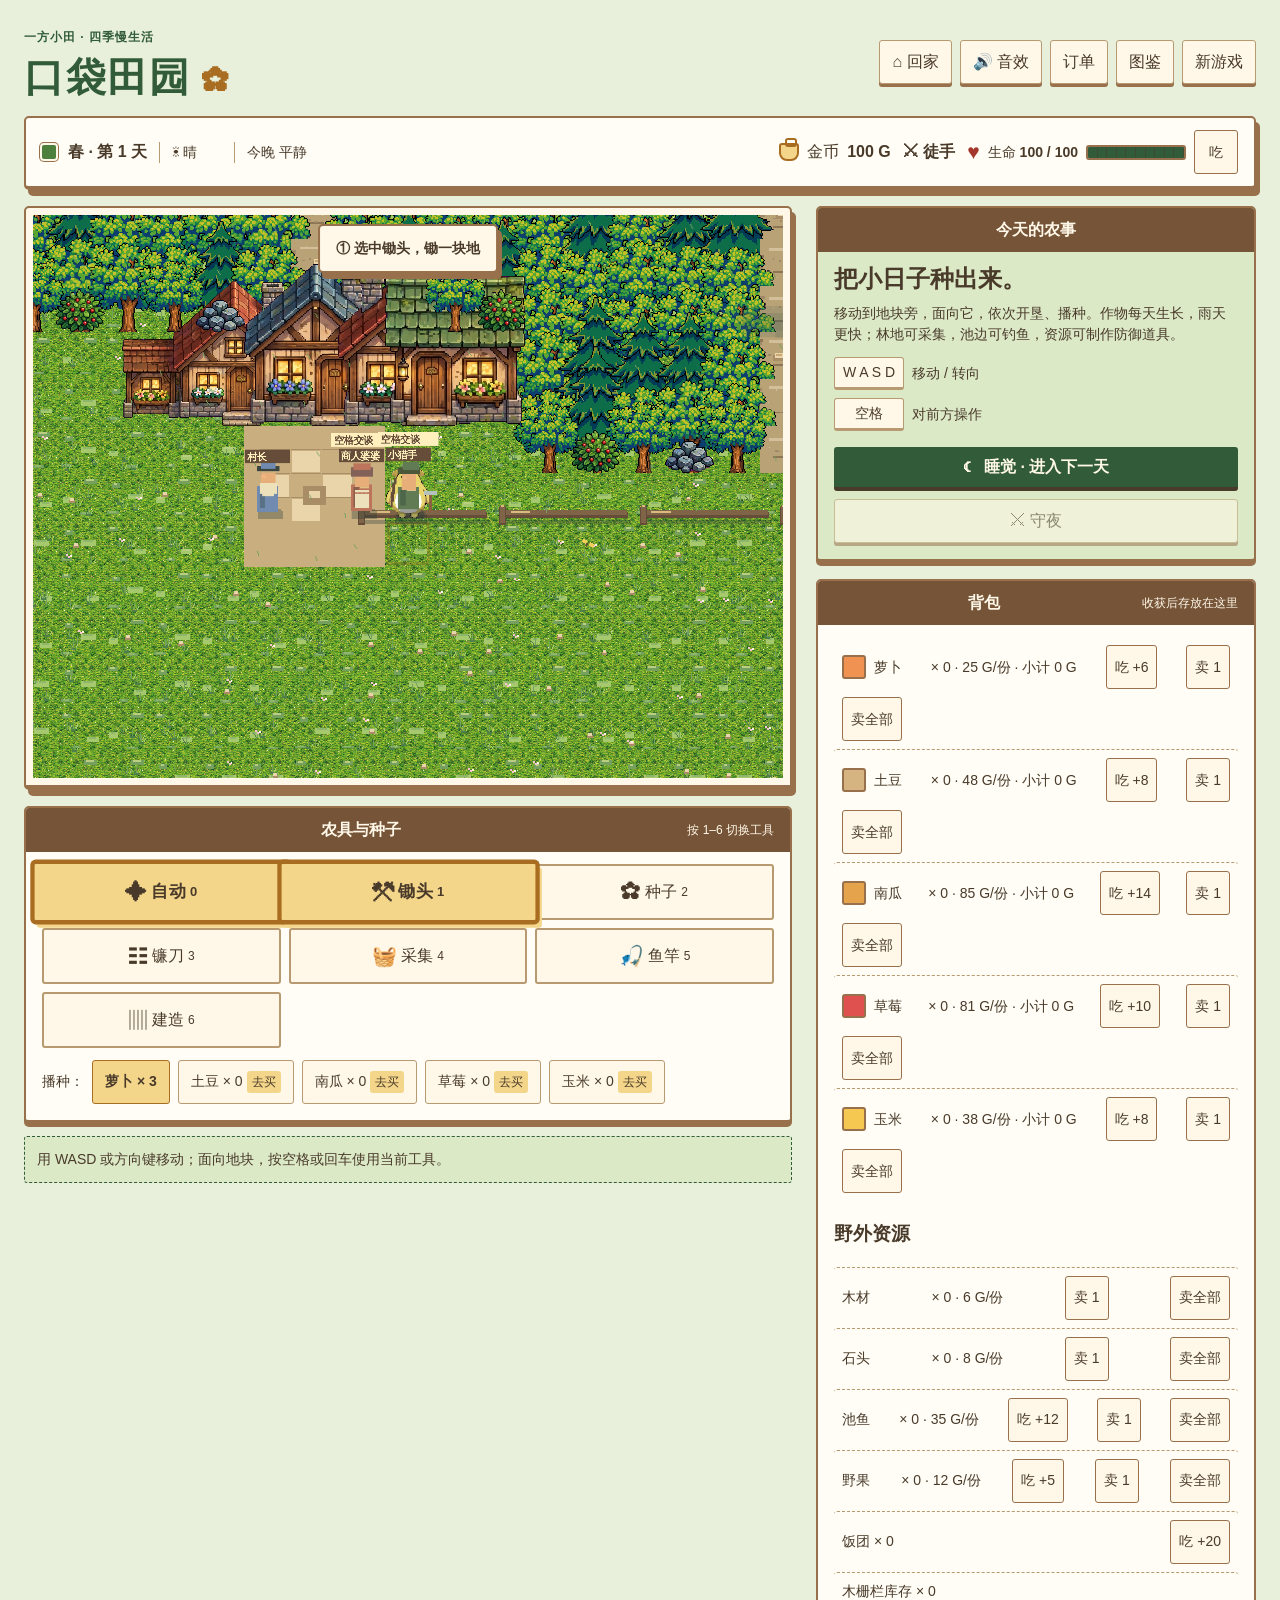
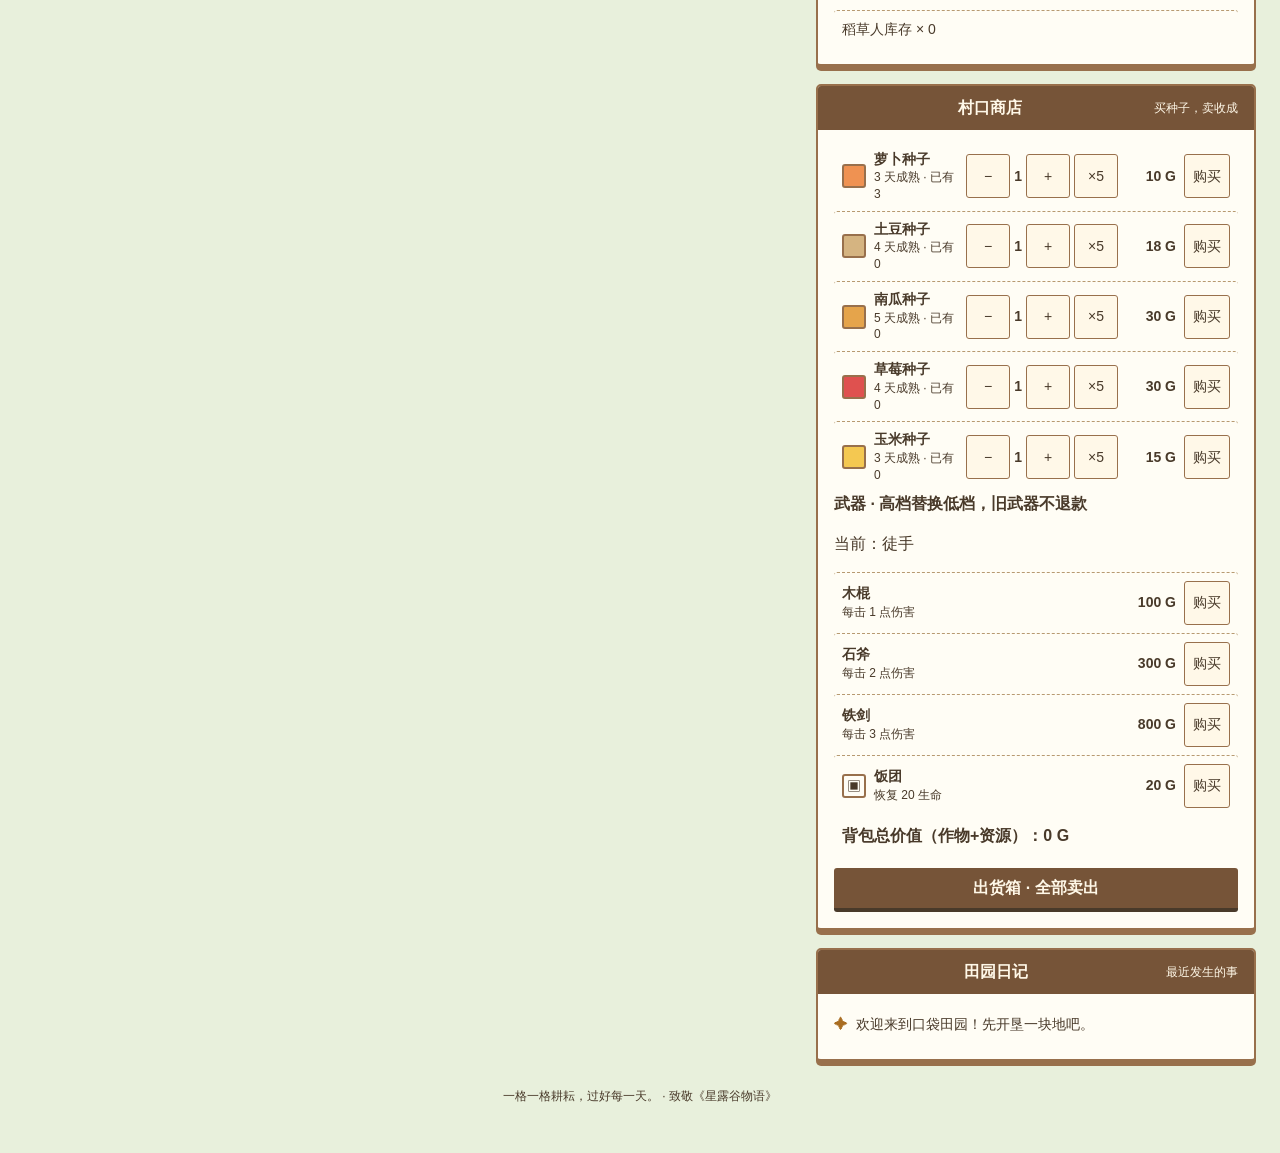
==== commit 6ca23fc7: "round 18: tillable grass everywhere + act on own tile" ====
--- a/pocket-farm-standalone.html
+++ b/pocket-farm-standalone.html
@@ -550,9 +550,10 @@
     return { ...result(true, `采集到了1份${RESOURCES[key].name}`), tool: 'gather', resource: key };
   }
 
-  function act(state, smart, random = Math.random) {
-    const { x, y } = frontCell(state);
-    if (!inBounds(x, y)) return result(false, '前方没有地块');
+  function noTarget(message) { return { ...result(false, message), noTarget: true }; }
+
+  function actAt(state, x, y, smart, random) {
+    if (!inBounds(x, y)) return noTarget('前方没有地块');
     const plot = state.plots[y][x];
     let tool = state.tool;
     const node = resourceNodeAt(x, y);
@@ -560,12 +561,14 @@
       const required = node.kind === 'fish' ? 'rod' : 'gather';
       if (smart && state.autoTool) tool = required;
       if (tool !== required) return result(false, node.kind === 'fish' ? '请改用鱼竿钓鱼' : '请改用采集工具');
-      return gatherNode(state, node, random);
+      const outcome = gatherNode(state, node, random);
+      return outcome.ok ? { ...outcome, target: { x, y } } : outcome;
     }
     let crop = state.selectedCrop;
     let seedSwap = '';
     if (smart && state.autoTool) {
       if (plot.crop && plot.crop.progress >= CROPS[plot.crop.type].days) tool = 'scythe';
+      else if (plot.crop) return noTarget('作物还没有成熟');
       else if (plot.tilled && !plot.crop) {
         tool = 'seed';
         if (state.seeds[crop] < 1) {
@@ -578,15 +581,15 @@
 
     let message;
     if (tool === 'hoe') {
-      if (terrainAt(x, y) !== 'farm') return result(false, '这里只能在农田区开垦');
-      if (plot.structure) return result(false, '这里有防御道具');
-      if (plot.tilled) return result(false, '这块地已经开垦过了');
+      if (!['farm', 'grass', 'meadow'].includes(terrainAt(x, y))) return noTarget('这里不能开垦');
+      if (plot.structure) return noTarget('这里有防御道具');
+      if (plot.tilled) return noTarget('这块地已经开垦过了');
       plot.tilled = true;
       message = '开垦了一块田地';
     } else if (tool === 'seed') {
-      if (plot.structure) return result(false, '这里有防御道具');
-      if (!plot.tilled) return result(false, '先用锄头开垦土地');
-      if (plot.crop) return result(false, '这块地已经有作物了');
+      if (plot.structure) return noTarget('这里有防御道具');
+      if (!plot.tilled) return noTarget('先用锄头开垦土地');
+      if (plot.crop) return noTarget('这块地已经有作物了');
       if (state.seeds[crop] < 1) return result(false, `${CROPS[crop].name}种子不够，去商店购买`);
       state.seeds[crop]--;
       plot.crop = { type: crop, progress: 0 };
@@ -595,9 +598,9 @@
       if (plot.structure) {
         const name = plot.structure === 'fence' ? '木栅栏' : '稻草人';
         plot.structure = null;
-        return { ...result(true, `回收了${name}（不返金币）`), tool };
-      }
-      if (!plot.crop) return result(false, '这里没有作物');
+        return { ...result(true, `回收了${name}（不返金币）`), tool, target: { x, y } };
+      }
+      if (!plot.crop) return noTarget('这里没有作物');
       const planted = plot.crop;
       if (planted.progress < CROPS[planted.type].days) return result(false, '作物还没有成熟');
       state.bag[planted.type]++;
@@ -605,9 +608,19 @@
       plot.crop = null;
       message = `收获了${CROPS[planted.type].name}，已放入背包`;
     } else if (tool === 'build') {
-      return result(false, '请先在建造面板选择道具');
-    }
-    return { ...result(true, message), tool };
+      return noTarget('请先在建造面板选择道具');
+    } else {
+      return noTarget(tool === 'rod' ? '这里没有钓点' : '这里没有可采集的资源');
+    }
+    return { ...result(true, message), tool, target: { x, y } };
+  }
+
+  function act(state, smart, random = Math.random) {
+    const front = frontCell(state);
+    const frontOutcome = actAt(state, front.x, front.y, smart, random);
+    if (!frontOutcome.noTarget) return frontOutcome;
+    const footOutcome = actAt(state, state.farmer.x, state.farmer.y, smart, random);
+    return footOutcome.noTarget ? frontOutcome : footOutcome;
   }
 
   function buySeed(state, crop, amount) {
@@ -1341,21 +1354,34 @@
     if (battle) { const outcome = F.watchStrike(state, battle, performance.now()); if (outcome.ok) battleFlashUntil = performance.now() + 90; handle(outcome, true); return; }
     const nearby = Object.entries(villagers).find(([, person]) => Math.abs(person.x - state.farmer.x) + Math.abs(person.y - state.farmer.y) <= 1);
     if (nearby) { openVillager(nearby[0]); return; }
-    const target = F.frontCell(state);
-    const node = F.resourceNodeAt(target.x, target.y);
+    const front = F.frontCell(state);
+    const foot = { x: state.farmer.x, y: state.farmer.y };
+    const frontNode = F.resourceNodeAt(front.x, front.y);
+    const footNode = F.resourceNodeAt(foot.x, foot.y);
+    const frontPlot = state.plots[front.y]?.[front.x];
+    const tillable = ['farm', 'grass', 'meadow'].includes(F.terrainAt(front.x, front.y));
+    const matureCrop = frontPlot?.crop && frontPlot.crop.progress >= F.CROPS[frontPlot.crop.type].days;
+    const frontHasAction = frontNode || !state.autoTool && state.tool === 'seed' && frontPlot?.tilled && !frontPlot.crop && !frontPlot.structure ||
+      !state.autoTool && state.tool === 'scythe' && (frontPlot?.crop || frontPlot?.structure) ||
+      !state.autoTool && state.tool === 'hoe' && tillable && !frontPlot?.tilled && !frontPlot?.structure ||
+      state.autoTool && (matureCrop ||
+        frontPlot?.tilled && !frontPlot.crop && !frontPlot.structure || !frontPlot?.tilled && tillable && !frontPlot?.structure);
+    const node = frontNode || (!frontHasAction ? footNode : null);
     if (fishing) {
       const now = performance.now();
       if (fishing.phase !== 'bite' || now > fishing.deadline) {
         fishing = null; enqueueToast('收竿时机不对，鱼跑掉了', 'alert'); sound('error'); return;
       }
       const outcome = F.act(state, true, Math.random);
+      const target = outcome.target ?? front;
       fishing = null;
       sound(outcome.ok ? 'rod' : 'error');
       swingUntil = now + 200; swingTool = 'rod';
       if (outcome.ok) {
         for (let i = 0; i < 8; i++) addParticle(FIELD_X + target.x * TILE + 24, FIELD_Y + target.y * TILE + 20, (i - 4) * 0.018, -0.035 - i % 2 * 0.012, 420, WORLD_COLORS.waterGlint, 'splash');
         handle(outcome, true);
-        if (state.resourceNodes[node.id].charges) castLine(node, now);
+        const caughtNode = F.resourceNodeAt(target.x, target.y);
+        if (caughtNode && state.resourceNodes[caughtNode.id].charges) castLine(caughtNode, now);
         else enqueueToast('这个钓点今天钓空了', 'info');
       } else handle(outcome, true);
       return;
@@ -1365,8 +1391,10 @@
       castLine(node, performance.now()); return;
     }
     const tool = state.tool;
-    const harvested = state.plots[target.y]?.[target.x]?.crop?.type;
+    const cropsByCell = new Map([front, foot].map(cell => [`${cell.x},${cell.y}`, state.plots[cell.y]?.[cell.x]?.crop?.type]));
     const outcome = state.tool === 'build' && buildChoice ? F.placeBuilding(state, buildChoice) : F.act(state, true, Math.random);
+    const target = outcome.target ?? front;
+    const harvested = cropsByCell.get(`${target.x},${target.y}`);
     if (!outcome.ok && !outcome.message.includes('种子') && state.plots[target.y]?.[target.x]?.tilled && !state.plots[target.y]?.[target.x]?.crop && !state.seeds[state.selectedCrop]) enqueueToast('没有种子了，去商店购买', 'alert');
     sound(outcome.ok ? (outcome.tool || 'seed') : 'error');
     if (!outcome.ok && target.x >= 0 && target.x < F.WIDTH && target.y >= 0 && target.y < F.HEIGHT) shake = { x: target.x, y: target.y, until: performance.now() + 150 };
